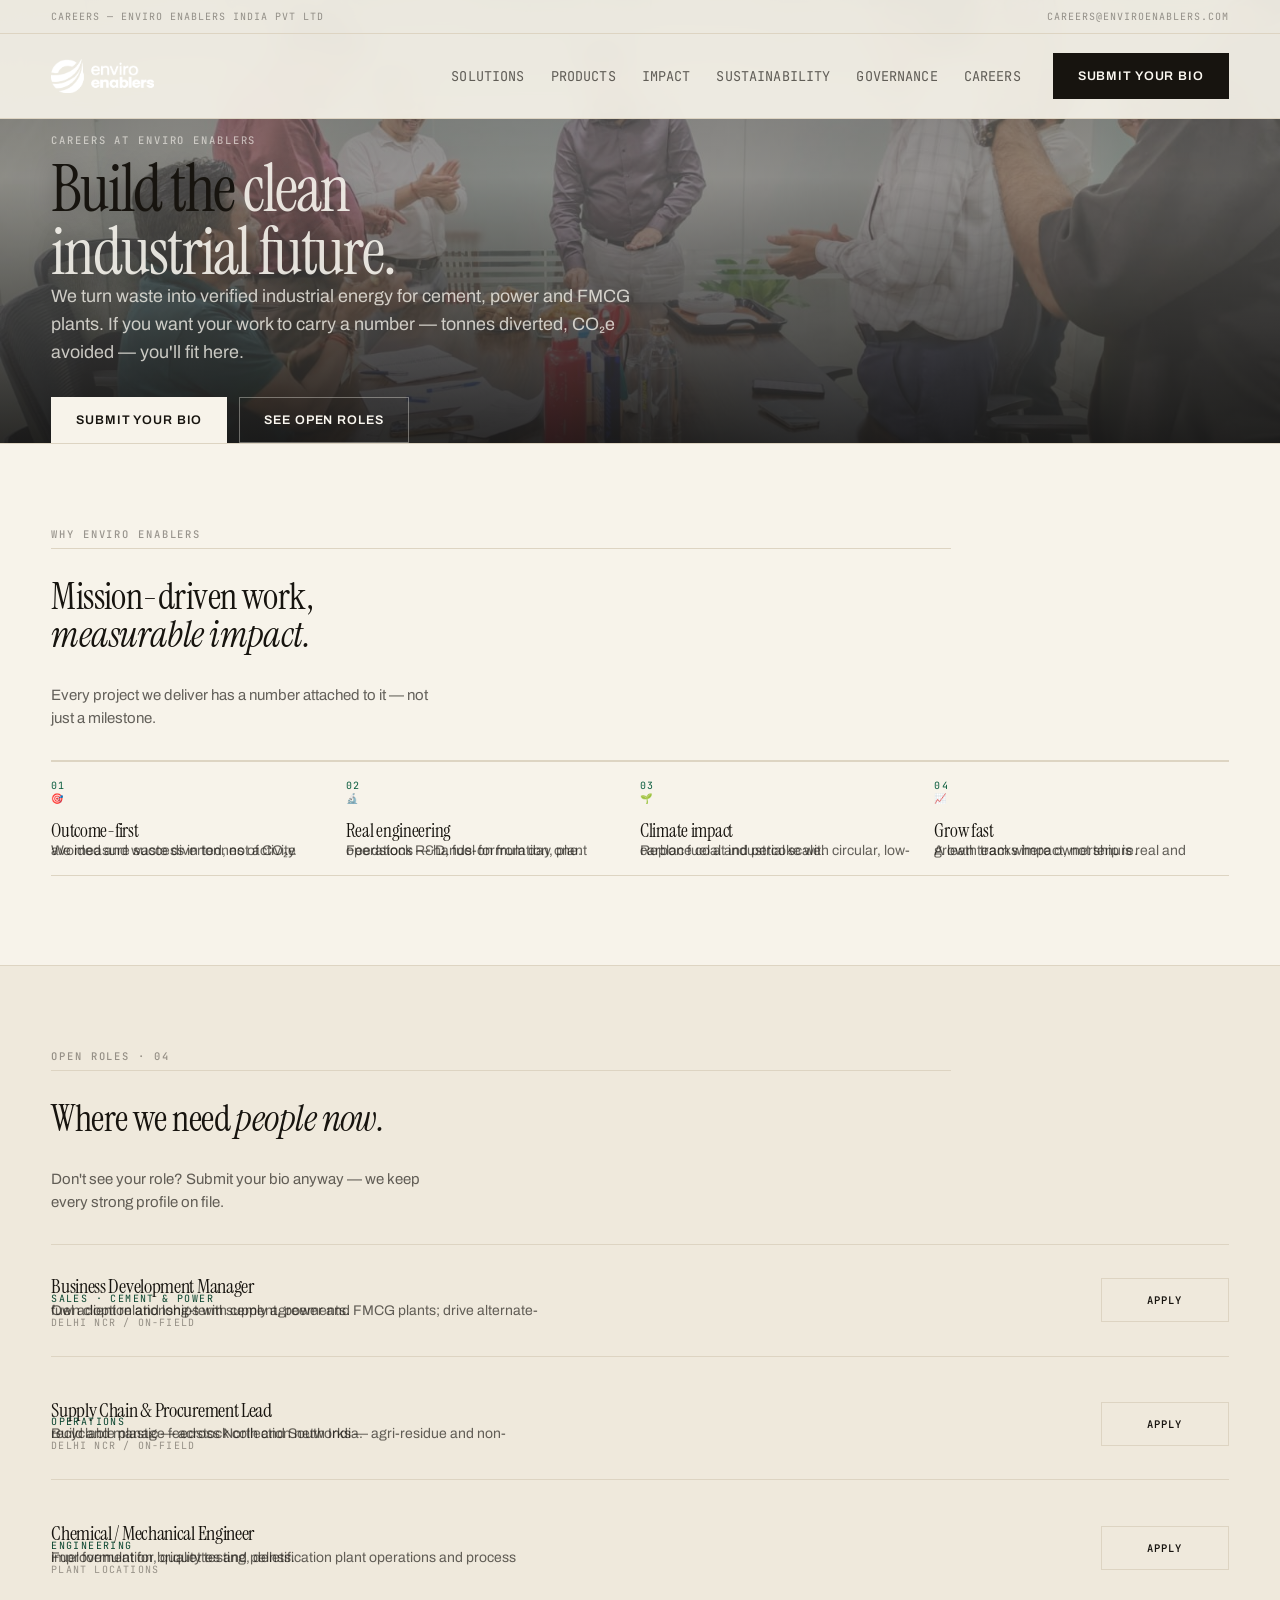
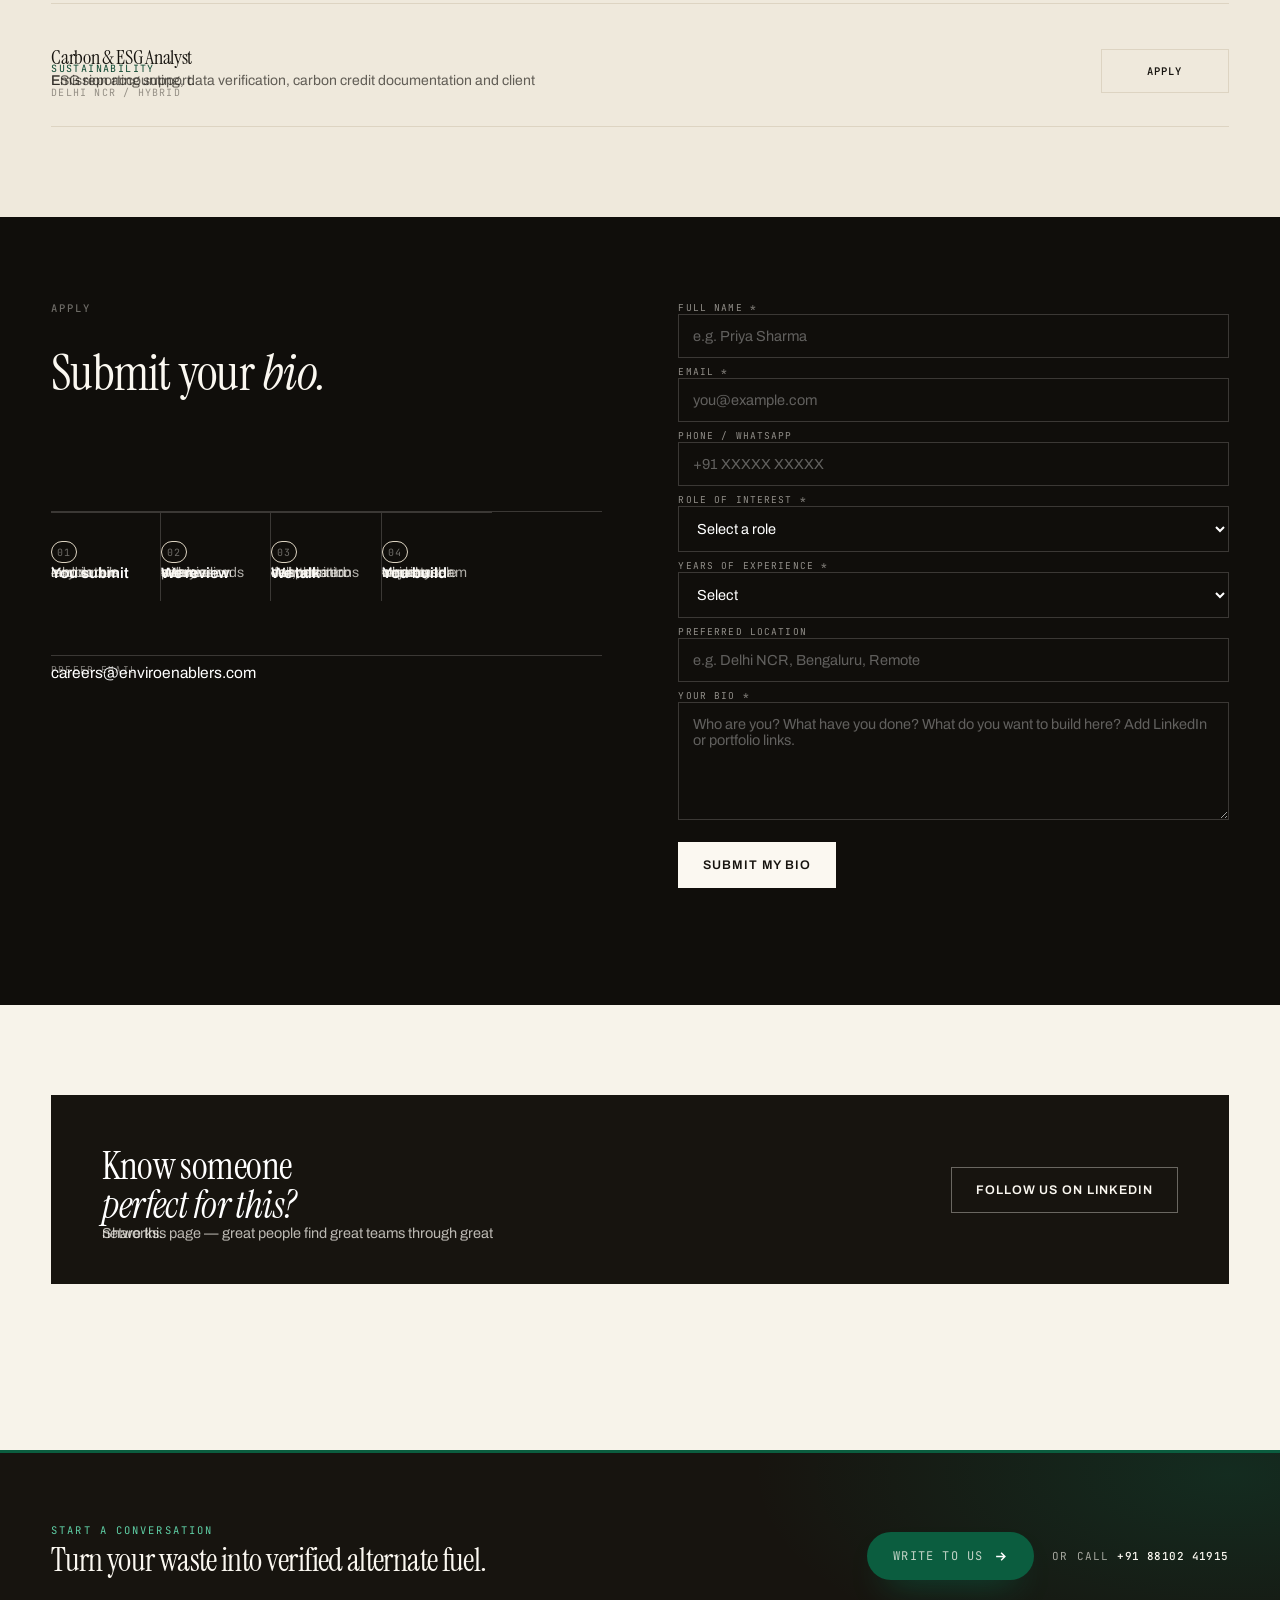
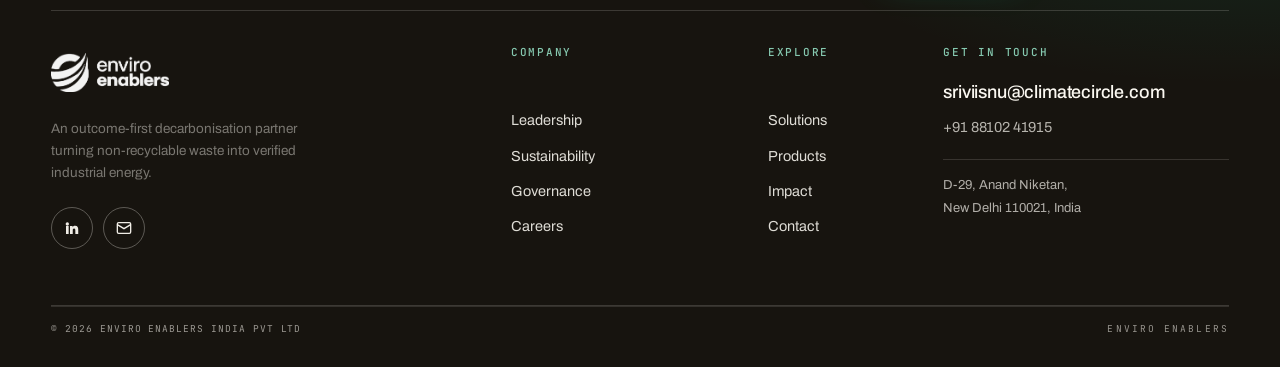
==== careers.html @ 797aede1 "Footer v34 — last pass" ====
<!DOCTYPE html>
<html lang="en">
<head>
    <meta charset="UTF-8" />
    <meta name="viewport" content="width=device-width, initial-scale=1.0" />
    <title>Careers — ENVIRO ENABLERS | Build a Cleaner Future</title>
    <meta name="description" content="Join Enviro Enablers — careers in climate-tech, waste-to-energy and industrial decarbonization. Submit your bio and let's build a cleaner future together." />
    <link rel="canonical" href="https://www.enviroenablers.com/careers.html" />
    <link rel="icon" type="image/png" sizes="32x32" href="/favicon-32x32.png" />
    <link rel="icon" type="image/svg+xml" href="/favicon.svg" />
    <meta property="og:type" content="website" />
    <meta property="og:url" content="https://www.enviroenablers.com/careers.html" />
    <meta property="og:title" content="Careers — ENVIRO ENABLERS" />
    <meta property="og:description" content="Work at the intersection of climate action and industry. Submit your bio to Enviro Enablers." />
    <meta property="og:image" content="https://www.enviroenablers.com/assets/careers-team-1600.jpg" />
    <meta name="twitter:card" content="summary_large_image" />
    <link rel="preconnect" href="https://fonts.googleapis.com" />
    <link rel="preconnect" href="https://fonts.gstatic.com" crossorigin />
    <link href="https://fonts.googleapis.com/css2?family=Instrument+Serif:ital@0;1&family=Archivo:wght@400;500;600;700;800&family=JetBrains+Mono:wght@400;500&display=swap" rel="stylesheet" />
    <link rel="preload" as="image" href="assets/careers-team-1600.jpg" />
    <link rel="stylesheet" href="assets/site.css?v=34" />
</head>
<body id="top">
    <a class="skip-link" href="#main">Skip to content</a>

    <header id="siteHeader">
        <div class="topbar">
            <div class="wrap">
                <span>Careers — Enviro Enablers India Pvt Ltd</span>
                <span><a href="mailto:careers@enviroenablers.com">careers@enviroenablers.com</a></span>
            </div>
        </div>
        <nav>
            <a class="brand" href="index.html">
                <img class="brand-logo" src="logo.webp" alt="Enviro Enablers" width="1100" height="363" />
            </a>
            <div class="navlinks">
                <a class="nl" href="index.html#solutions">Solutions</a>
                <a class="nl" href="index.html#products">Products</a>
                <a class="nl" href="index.html#impact">Impact</a>
                <a class="nl" href="sustainability.html">Sustainability</a>
                <a class="nl" href="governance.html">Governance</a>
                <a class="nl" href="careers.html">Careers</a>
                <a class="btn btn-primary nav-cta" href="#apply">Submit your bio</a>
            </div>
            <button class="menu-btn" id="menuBtn" aria-label="Menu" aria-expanded="false" onclick="toggleMenu()">
                <svg width="24" height="24" viewBox="0 0 24 24" fill="none" stroke="currentColor" stroke-width="2"><line x1="3" y1="7" x2="21" y2="7"/><line x1="3" y1="12" x2="21" y2="12"/><line x1="3" y1="17" x2="21" y2="17"/></svg>
            </button>
        </nav>
        <div id="mobnav" class="mobnav">
            <a href="index.html#solutions" onclick="closeMenu()">Solutions</a>
            <a href="index.html#products" onclick="closeMenu()">Products</a>
            <a href="index.html#impact" onclick="closeMenu()">Impact</a>
            <a href="sustainability.html" onclick="closeMenu()">Sustainability</a>
            <a href="governance.html" onclick="closeMenu()">Governance</a>
            <a href="careers.html" onclick="closeMenu()">Careers</a>
            <a href="#apply" onclick="closeMenu()">Submit your bio</a>
        </div>
    </header>

    <!-- HERO -->
    <section class="hero page-hero" id="main">
        <img class="hero-bg" alt="" src="assets/careers-team-1600.jpg"
             srcset="assets/careers-team-1100.jpg 1100w, assets/careers-team-1600.jpg 1600w"
             sizes="100vw" alt="" aria-hidden="true" width="1600" height="899" fetchpriority="high" />
        <div class="hero-amb" aria-hidden="true"></div>
        <div class="wrap">
            <span class="eyebrow hero-eyebrow">Careers at Enviro Enablers</span>
            <h1>Build the <span class="dim">clean industrial future.</span></h1>
            <p class="hero-lede">We turn waste into verified industrial energy for cement, power and FMCG plants. If you want your work to carry a number — tonnes diverted, CO₂e avoided — you'll fit here.</p>
            <div class="hero-actions">
                <a class="btn btn-primary" href="#apply">Submit your bio</a>
                <a class="btn" href="#roles">See open roles</a>
            </div>
        </div>
    </section>

    <!-- VALUES -->
    <section class="solutions-section">
        <div class="wrap">
            <div class="sec-head">
                <span class="eyebrow">Why Enviro Enablers</span>
                <h2>Mission-driven work, <span class="dim">measurable impact.</span></h2>
                <p class="lead">Every project we deliver has a number attached to it — not just a milestone.</p>
            </div>
            <div class="grid-4">
                <div class="value-card">
                    <span class="num">01</span>
                    <div class="ico">🎯</div>
                    <h3>Outcome-first</h3>
                    <p>We measure success in tonnes of CO₂e avoided and waste diverted, not activity.</p>
                </div>
                <div class="value-card">
                    <span class="num">02</span>
                    <div class="ico">🔬</div>
                    <h3>Real engineering</h3>
                    <p>Feedstock R&amp;D, fuel formulation, plant operations — hands-on from day one.</p>
                </div>
                <div class="value-card">
                    <span class="num">03</span>
                    <div class="ico">🌱</div>
                    <h3>Climate impact</h3>
                    <p>Replace coal and petcoke with circular, low-carbon fuel at industrial scale.</p>
                </div>
                <div class="value-card">
                    <span class="num">04</span>
                    <div class="ico">📈</div>
                    <h3>Grow fast</h3>
                    <p>A lean team where ownership is real and growth tracks impact, not tenure.</p>
                </div>
            </div>
        </div>
    </section>

    <!-- OPEN ROLES -->
    <section id="roles" class="grey-band">
        <div class="wrap">
            <div class="sec-head">
                <span class="eyebrow">Open roles · 04</span>
                <h2>Where we need <span class="dim">people now.</span></h2>
                <p class="lead">Don't see your role? Submit your bio anyway — we keep every strong profile on file.</p>
            </div>
            <div class="roles">
                <div class="role">
                    <div>
                        <h3>Business Development Manager</h3>
                        <div class="dept">Sales · Cement &amp; Power</div>
                        <p>Own client relationships with cement, power and FMCG plants; drive alternate-fuel adoption and long-term supply agreements.</p>
                        <span class="loc">Delhi NCR / On-field</span>
                    </div>
                    <a class="btn apply" href="#apply">Apply</a>
                </div>
                <div class="role">
                    <div>
                        <h3>Supply Chain &amp; Procurement Lead</h3>
                        <div class="dept">Operations</div>
                        <p>Build and manage feedstock collection networks — agri-residue and non-recyclable plastic — across North and South India.</p>
                        <span class="loc">Delhi NCR / On-field</span>
                    </div>
                    <a class="btn apply" href="#apply">Apply</a>
                </div>
                <div class="role">
                    <div>
                        <h3>Chemical / Mechanical Engineer</h3>
                        <div class="dept">Engineering</div>
                        <p>Fuel formulation, quality testing, densification plant operations and process improvement for briquettes and pellets.</p>
                        <span class="loc">Plant locations</span>
                    </div>
                    <a class="btn apply" href="#apply">Apply</a>
                </div>
                <div class="role">
                    <div>
                        <h3>Carbon &amp; ESG Analyst</h3>
                        <div class="dept">Sustainability</div>
                        <p>Emission accounting, data verification, carbon credit documentation and client ESG reporting support.</p>
                        <span class="loc">Delhi NCR / Hybrid</span>
                    </div>
                    <a class="btn apply" href="#apply">Apply</a>
                </div>
            </div>
        </div>
    </section>

    <!-- APPLY -->
    <section id="apply" class="contact-section dark">
        <div class="wrap">
            <div class="contact-split">
                <div class="contact-info">
                    <span class="eyebrow">Apply</span>
                    <h2>Submit your <span class="dim">bio.</span></h2>
                    <p>Tell us who you are and what you'd love to work on. No portals, no black holes — your bio goes straight to our hiring team.</p>
                    <ul class="steps">
                        <li><span class="dot">01</span><span><b>You submit</b> — your bio and details land in our inbox.</span></li>
                        <li><span class="dot">02</span><span><b>We review</b> — a real person reads every submission within a week.</span></li>
                        <li><span class="dot">03</span><span><b>We talk</b> — short intro call, then deeper conversations if shortlisted.</span></li>
                        <li><span class="dot">04</span><span><b>You build</b> — join a team where your work has measurable climate impact.</span></li>
                    </ul>
                    <div class="info-row">
                        <span class="lbl">Prefer email</span>
                        <a href="mailto:careers@enviroenablers.com">careers@enviroenablers.com</a>
                    </div>
                </div>

                <form class="contact-form" id="careerForm" onsubmit="return submitBio(event)">
                    <div class="form-group">
                        <label for="name">Full name *</label>
                        <input type="text" id="name" name="name" required placeholder="e.g. Priya Sharma" />
                    </div>
                    <div class="form-group">
                        <label for="email">Email *</label>
                        <input type="email" id="email" name="email" required placeholder="you@example.com" />
                    </div>
                    <div class="form-group">
                        <label for="phone">Phone / WhatsApp</label>
                        <input type="tel" id="phone" name="phone" placeholder="+91 XXXXX XXXXX" />
                    </div>
                    <div class="form-group">
                        <label for="role">Role of interest *</label>
                        <select id="role" name="role" required>
                            <option value="">Select a role</option>
                            <option>Business Development Manager</option>
                            <option>Supply Chain &amp; Procurement Lead</option>
                            <option>Chemical / Mechanical Engineer</option>
                            <option>Carbon &amp; ESG Analyst</option>
                            <option>Operations / Plant</option>
                            <option>Finance &amp; Accounts</option>
                            <option>Other / Open to anything</option>
                        </select>
                    </div>
                    <div class="form-group">
                        <label for="experience">Years of experience *</label>
                        <select id="experience" name="experience" required>
                            <option value="">Select</option>
                            <option>0–2 years</option>
                            <option>2–5 years</option>
                            <option>5–10 years</option>
                            <option>10+ years</option>
                        </select>
                    </div>
                    <div class="form-group">
                        <label for="location">Preferred location</label>
                        <input type="text" id="location" name="location" placeholder="e.g. Delhi NCR, Bengaluru, Remote" />
                    </div>
                    <div class="form-group">
                        <label for="bio">Your bio *</label>
                        <textarea id="bio" name="bio" rows="5" required placeholder="Who are you? What have you done? What do you want to build here? Add LinkedIn or portfolio links."></textarea>
                    </div>
                    <button type="submit" class="btn btn-primary">Submit my bio</button>
                    <p class="form-feedback" id="formMsg" role="status"></p>
                </form>
            </div>
        </div>
    </section>

    <!-- CTA -->
    <section>
        <div class="wrap">
            <div class="cta-band">
                <div>
                    <h2>Know someone <span class="dim">perfect for this?</span></h2>
                    <p>Share this page — great people find great teams through great networks.</p>
                </div>
                <a class="btn" href="https://www.linkedin.com/company/enviro-enablers" target="_blank" rel="noopener">Follow us on LinkedIn</a>
            </div>
        </div>
    </section>

    <footer>
        <div class="wrap">
            <div class="footer-cta">
                <div class="footer-cta-copy">
                    <p class="footer-cta-kicker">Start a conversation</p>
                    <h2 class="footer-cta-title">Turn your waste into verified alternate fuel.</h2>
                </div>
                <div class="footer-cta-actions">
                    <a class="footer-cta-btn" href="mailto:sriviisnu@climatecircle.com?subject=Alternate%20fuel%20partnership">
                        <span>Write to us</span>
                        <svg width="15" height="15" viewBox="0 0 24 24" fill="none" stroke="currentColor" stroke-width="2.4" aria-hidden="true"><path d="M5 12h14M13 6l6 6-6 6"/></svg>
                    </a>
                    <a class="footer-cta-alt" href="tel:+918810241915">or call <b>+91 88102 41915</b></a>
                </div>
            </div>
            <div class="footer-grid">
                <div class="f-brand">
                    <a class="brand" href="index.html" aria-label="Enviro Enablers home">
                        <img class="brand-logo" src="logo.webp" alt="Enviro Enablers" width="1100" height="363">
                    </a>
                    <p class="brand-desc">An outcome-first decarbonisation partner turning non-recyclable waste into verified industrial energy.</p>
                    <div class="socials">
                        <a href="https://in.linkedin.com/company/enviro-enablers" target="_blank" rel="noopener" aria-label="LinkedIn"><svg width="16" height="16" viewBox="0 0 24 24" fill="currentColor" aria-hidden="true"><path d="M4.98 3.5a2.5 2.5 0 11-.02 5 2.5 2.5 0 01.02-5zM3 9h4v12H3zM9 9h3.8v1.7h.05c.53-1 1.83-2.05 3.77-2.05 4 0 4.75 2.64 4.75 6.07V21H17v-5.4c0-1.29-.02-2.95-1.8-2.95-1.8 0-2.07 1.4-2.07 2.85V21H9z"/></svg></a>
                        <a href="mailto:sriviisnu@climatecircle.com" aria-label="Email us"><svg width="16" height="16" viewBox="0 0 24 24" fill="none" stroke="currentColor" stroke-width="2" aria-hidden="true"><rect x="2" y="4" width="20" height="16" rx="2"/><path d="M22 7l-10 6L2 7"/></svg></a>
                    </div>
                </div>
                <nav class="f-col" aria-label="Company">
                    <h3>Company</h3>
                    <ul>
                        <li><a href="index.html#leadership">Leadership</a></li>
                        <li><a href="sustainability.html">Sustainability</a></li>
                        <li><a href="governance.html">Governance</a></li>
                        <li><a href="careers.html">Careers</a></li>
                    </ul>
                </nav>
                <nav class="f-col" aria-label="Explore">
                    <h3>Explore</h3>
                    <ul>
                        <li><a href="index.html#solutions">Solutions</a></li>
                        <li><a href="index.html#products">Products</a></li>
                        <li><a href="index.html#impact">Impact</a></li>
                        <li><a href="index.html#contact">Contact</a></li>
                    </ul>
                </nav>
                <div class="f-col f-contact">
                    <h3>Get in touch</h3>
                    <ul>
                        <li><a class="f-mail" href="mailto:sriviisnu@climatecircle.com">sriviisnu@climatecircle.com</a></li>
                        <li><a class="f-tel" href="tel:+918810241915">+91 88102 41915</a></li>
                        <li class="f-addr">D-29, Anand Niketan,<br>New Delhi 110021, India</li>
                    </ul>
                </div>
            </div>
            <div class="footer-bottom">
                <span>© 2026 Enviro Enablers India Pvt Ltd</span>
                <span class="f-mark">ENVIRO ENABLERS</span>
            </div>
        </div>
    </footer>

    <script>
        function toggleMenu() {
            const m = document.getElementById('mobnav'), b = document.getElementById('menuBtn');
            const open = m.classList.toggle('open');
            b.setAttribute('aria-expanded', open ? 'true' : 'false');
        }
        function closeMenu() {
            document.getElementById('mobnav').classList.remove('open');
            document.getElementById('menuBtn').setAttribute('aria-expanded', 'false');
        }
        function submitBio(e) {
            e.preventDefault();
            const name = document.getElementById('name').value.trim();
            const email = document.getElementById('email').value.trim();
            const phone = document.getElementById('phone').value.trim();
            const role = document.getElementById('role').value;
            const exp = document.getElementById('experience').value;
            const loc = document.getElementById('location').value.trim();
            const bio = document.getElementById('bio').value.trim();
            if (!name || !email || !role || !exp || !bio) return false;

            const subject = encodeURIComponent('Career Application — ' + name + ' (' + role + ')');
            const body = encodeURIComponent(
                'Name: ' + name + '\n' +
                'Email: ' + email + '\n' +
                (phone ? 'Phone: ' + phone + '\n' : '') +
                'Role of interest: ' + role + '\n' +
                'Experience: ' + exp + '\n' +
                (loc ? 'Preferred location: ' + loc + '\n' : '') +
                '\n--- BIO ---\n' + bio + '\n'
            );
            const msg = document.getElementById('formMsg');
            msg.textContent = 'Opening your email app — press send to complete your submission.';
            window.location.href = 'mailto:careers@enviroenablers.com?subject=' + subject + '&body=' + body;
            return false;
        }
        const header = document.getElementById('siteHeader');
        addEventListener('scroll', () => header.classList.toggle('scrolled', scrollY > 15), { passive: true });
        header.classList.toggle('scrolled', scrollY > 15);
    </script>
</body>
</html>
---- assets/site.css ----
/* ============================================================
   ENVIRO ENABLERS — design system
   Layout language adapted from unitedcarriers.com (16-col grid,
   square edges, hairline rules, uppercase display, tiny mono labels)
   ============================================================ */

:root {
  --navh: 84px;
  /* surfaces */
  --paper: #ffffff;
  --grey: #f4f4f4;
  --ink: #111111;
  --darker: #0a0a0a;
  /* text */
  --t1: #111111;
  --t2: rgba(17, 17, 17, 0.62);
  --t3: rgba(17, 17, 17, 0.44);
  --w1: #ffffff;
  --w2: rgba(255, 255, 255, 0.66);
  --w3: rgba(255, 255, 255, 0.4);
  /* lines */
  --line: #e2ded6;
  --line-d: rgba(255, 255, 255, 0.16);
  /* accent — kept from brand, used sparingly */
  --emerald: #047857;
  --emerald-deep: #065f46;
  --rust: #c2410c;
  /* type */
  --ff-d: 'Archivo', 'Helvetica Neue', Arial, sans-serif;
  --ff-b: 'Helvetica Neue', Helvetica, Arial, sans-serif;
  --ff-m: 'JetBrains Mono', ui-monospace, monospace;
  /* metrics */
  --maxw: 1334px;
  --gut: clamp(22px, 4vw, 56px);
  --pad: clamp(36px, 4.4vw, 64px);
  --ease: cubic-bezier(0.22, 1, 0.36, 1);
}

*, *::before, *::after { box-sizing: border-box; }

html { -webkit-text-size-adjust: 100%; scroll-behavior: smooth; }

body {
  margin: 0;
  background: var(--paper);
  color: var(--t1);
  font-family: var(--ff-b);
  font-size: 15px;
  line-height: 1.55;
  -webkit-font-smoothing: antialiased;
  overflow-x: hidden;
}

img { max-width: 100%; display: block; }
a { color: inherit; }
button { font: inherit; }

h1, h2, h3, h4, h5 {
  font-family: var(--ff-d);
  font-weight: 800;
  text-transform: uppercase;
  letter-spacing: -0.018em;
  line-height: 0.98;
  color: var(--t1);
  margin: 0;
  text-wrap: balance;
}

h1 { font-size: clamp(2.5rem, 6vw, 4.75rem); }
h2 { font-size: clamp(1.8rem, 3.6vw, 3rem); }
h3 { font-size: clamp(1rem, 1.5vw, 1.18rem); letter-spacing: 0.005em; line-height: 1.12; }
h4 { font-size: 0.9rem; }

p { margin: 0 0 1em; }
p:last-child { margin-bottom: 0; }

/* two-tone display headings */
h1 .dim, h2 .dim, .dim { color: var(--t3); }
.dark h1 .dim, .dark h2 .dim, .dark .dim { color: var(--w3); }
.hero .dim, .hero h1 .dim, .hero h2 .dim { color: rgba(255, 255, 255, 0.55); }

/* ---------- layout ---------- */
.wrap {
  width: 100%;
  max-width: var(--maxw);
  margin: 0 auto;
  padding: 0 var(--gut);
}

section { position: relative; }

.eyebrow {
  display: block;
  font-family: var(--ff-m);
  font-size: 11.5px;
  font-weight: 600;
  letter-spacing: 0.16em;
  text-transform: uppercase;
  color: var(--t3);
  margin: 0 0 18px;
}
.dark .eyebrow { color: var(--w3); }

.sec-head { margin-bottom: clamp(24px, 3vw, 38px); }
.sec-head h2 { max-width: 22ch; }
.sec-head .lead {
  margin-top: 14px;
  max-width: 46ch;
  font-size: 15px;
  color: var(--t2);
}
.dark .sec-head .lead { color: var(--w2); }
.sec-head .eyebrow { margin-bottom: 14px; }

.lead { font-size: 15px; color: var(--t2); }

/* hairline grids */
.grid-3, .grid-4, .grid-5 {
  display: grid;
  gap: 1px;
  background: var(--line);
  border-top: 1px solid var(--line);
  border-bottom: 1px solid var(--line);
}
.grid-3 { grid-template-columns: repeat(3, minmax(0, 1fr)); }
.grid-4 { grid-template-columns: repeat(4, minmax(0, 1fr)); }
.grid-5 { grid-template-columns: repeat(5, minmax(0, 1fr)); }
.dark .grid-3, .dark .grid-4, .dark .grid-5 {
  background: var(--line-d);
  border-color: var(--line-d);
}

/* ---------- skip link ---------- */
.skip-link {
  position: absolute;
  left: -9999px;
  top: 0;
  z-index: 200;
  background: var(--ink);
  color: #fff;
  padding: 14px 20px;
  font-family: var(--ff-m);
  font-size: 11px;
  letter-spacing: 0.1em;
  text-transform: uppercase;
  text-decoration: none;
}
.skip-link:focus { left: 8px; top: 8px; }

/* ---------- header ---------- */
header {
  position: sticky;
  top: 0;
  z-index: 120;
  background: transparent;
  transition: background 0.3s var(--ease), box-shadow 0.3s var(--ease);
}
header.scrolled {
  background: var(--paper);
  box-shadow: 0 1px 0 var(--line);
}
.topbar {
  border-bottom: 1px solid rgba(255, 255, 255, 0.18);
  color: var(--w2);
  font-family: var(--ff-m);
  font-size: 10px;
  letter-spacing: 0.12em;
  text-transform: uppercase;
}
header.scrolled .topbar { border-color: var(--line); color: var(--t3); }
.topbar .wrap {
  display: flex;
  align-items: center;
  justify-content: space-between;
  gap: 16px;
  min-height: 32px;
}
.topbar a { text-decoration: none; }
.topbar a:hover { color: inherit; text-decoration: underline; text-underline-offset: 3px; }

nav {
  display: flex;
  align-items: center;
  justify-content: space-between;
  gap: 24px;
  min-height: 84px;
  max-width: var(--maxw);
  margin: 0 auto;
  padding: 0 var(--gut);
  color: var(--w1);
}
header.scrolled nav { color: var(--t1); min-height: 68px; }

.brand {
  display: flex;
  align-items: center;
  gap: 12px;
  text-decoration: none;
  color: inherit;
  min-height: 44px;
}
.brand-logo {
  height: 30px;
  width: auto;
  filter: brightness(0) invert(1);
}
header.scrolled .brand-logo { filter: none; }
.brand-desc {
  font-family: var(--ff-m);
  font-size: 10px;
  letter-spacing: 0.14em;
  text-transform: uppercase;
  color: inherit;
  opacity: 0.6;
  border-left: 1px solid currentColor;
  padding-left: 12px;
  line-height: 1.3;
}

.navlinks {
  display: flex;
  align-items: center;
  gap: 26px;
}
.nl {
  font-family: var(--ff-m);
  font-size: 11px;
  letter-spacing: 0.1em;
  text-transform: uppercase;
  text-decoration: none;
  color: inherit;
  padding: 14px 0;
  position: relative;
  white-space: nowrap;
}
.nl::after {
  content: '';
  position: absolute;
  left: 0;
  right: 100%;
  bottom: 8px;
  height: 1px;
  background: currentColor;
  transition: right 0.35s var(--ease);
}
.nl:hover::after { right: 0; }

.btn {
  display: inline-flex;
  align-items: center;
  justify-content: center;
  gap: 10px;
  min-height: 44px;
  padding: 0 22px;
  border: 1px solid currentColor;
  border-radius: 0;
  background: transparent;
  color: inherit;
  font-family: var(--ff-m);
  font-size: 11px;
  letter-spacing: 0.1em;
  text-transform: uppercase;
  text-decoration: none;
  cursor: pointer;
  transition: background 0.25s var(--ease), color 0.25s var(--ease);
}
.btn-primary {
  background: var(--w1);
  border-color: var(--w1);
  color: var(--ink);
}
.btn-primary:hover { background: transparent; color: var(--w1); }
header.scrolled .btn-primary {
  background: var(--ink);
  border-color: var(--ink);
  color: var(--w1);
}
header.scrolled .btn-primary:hover { background: transparent; color: var(--ink); }
.btn-outline:hover { background: var(--ink); border-color: var(--ink); color: var(--w1); }
.nav-cta { padding: 0 18px; }

.menu-btn {
  display: none;
  align-items: center;
  justify-content: center;
  width: 44px;
  height: 44px;
  background: transparent;
  border: 1px solid currentColor;
  color: inherit;
  cursor: pointer;
  padding: 0;
}

.mobnav {
  display: none;
  flex-direction: column;
  background: var(--paper);
  border-top: 1px solid var(--line);
  padding: 8px var(--gut) 24px;
}
.mobnav a {
  font-family: var(--ff-d);
  font-weight: 800;
  text-transform: uppercase;
  font-size: 1.4rem;
  letter-spacing: -0.01em;
  text-decoration: none;
  color: var(--ink);
  padding: 16px 0;
  border-bottom: 1px solid var(--line);
}
.mobnav.open { display: flex; }


/* ---------- marquee ---------- */
.marquee {
  overflow: hidden;
  border-bottom: 1px solid var(--line);
  background: var(--paper);
  padding: 0;
}
.marquee-track {
  display: flex;
  gap: 44px;
  width: max-content;
  padding: 11px 0;
  animation: slide 46s linear infinite;
}
.marquee:hover .marquee-track { animation-play-state: paused; }
.marquee-item {
  display: inline-flex;
  align-items: center;
  gap: 10px;
  font-family: var(--ff-m);
  font-size: 10px;
  letter-spacing: 0.14em;
  text-transform: uppercase;
  color: var(--t2);
  white-space: nowrap;
}
.marquee-item b { font-weight: 600; color: var(--t1); }
.marquee-item .dot { width: 5px; height: 5px; }
@keyframes slide { from { transform: translateX(0); } to { transform: translateX(-50%); } }

.dot {
  display: inline-block;
  width: 6px;
  height: 6px;
  border-radius: 50%;
  background: var(--t3);
}
.emerald-dot, .dot.emerald { background: var(--emerald); }
.rust-dot { background: var(--rust); }

/* ---------- hero ---------- */
.hero {
  position: relative;
  min-height: clamp(560px, 82vh, 780px);
  display: flex;
  align-items: flex-end;
  padding: calc(var(--pad) * 0.6) 0 var(--pad);
  margin-top: calc(-1 * var(--navh));
  padding-top: calc(var(--navh) + var(--pad) * 0.6);
  color: var(--w1);
  background: var(--darker);
  overflow: hidden;
}
.hero-amb {
  position: absolute;
  inset: 0;
  background:
    linear-gradient(180deg, rgba(10, 10, 10, 0.55) 0%, rgba(10, 10, 10, 0.42) 40%, rgba(10, 10, 10, 0.86) 100%);
  z-index: 2;
}
.hero .hero-slider { position: absolute; inset: 0; z-index: 1; }
.hero .slider-track { position: absolute; inset: 0; }
.hero .slide { position: absolute; inset: 0; opacity: 0; transition: opacity 1.1s var(--ease); }
.hero .slide.active { opacity: 1; }
.hero .slide img { width: 100%; height: 100%; object-fit: cover; }
.hero .slide-cap { display: none; }
.hero .wrap { position: relative; z-index: 3; }
.hero-grid { display: grid; gap: 40px; align-items: end; }
.hero h1 { color: var(--w1); max-width: 17ch; }
.hero-copy { max-width: 900px; }
.hero-actions {
  display: flex;
  flex-wrap: wrap;
  gap: 12px;
  margin-top: 34px;
}
.hero-actions .btn-primary { background: var(--w1); border-color: var(--w1); color: var(--ink); }
.hero-actions .btn-primary:hover { background: transparent; color: var(--w1); }

.slider-dots {
  position: absolute;
  right: var(--gut);
  bottom: 32px;
  z-index: 4;
  display: flex;
  gap: 10px;
  align-items: center;
}
.slider-dots .dot {
  width: 34px;
  height: 34px;
  border: 0;
  border-radius: 0;
  background: transparent;
  padding: 0;
  cursor: pointer;
  position: relative;
}
.slider-dots .dot::after {
  content: '';
  position: absolute;
  left: 0;
  right: 0;
  top: 50%;
  height: 2px;
  background: rgba(255, 255, 255, 0.38);
  transition: background 0.3s var(--ease);
}
.slider-dots .dot.active::after { background: #fff; }

/* hero intro / metrics */
.hero-intro { padding: var(--pad) 0 calc(var(--pad) * 0.75); background: var(--paper); }
.intro-desc { max-width: 60ch; font-size: 18px; line-height: 1.45; color: var(--t1); }
.hero-actions + .intro-desc { margin-top: 0; }

.hero-metrics {
  display: grid;
  grid-template-columns: repeat(3, minmax(0, 1fr));
  gap: 1px;
  background: var(--line);
  border-top: 1px solid var(--line);
  border-bottom: 1px solid var(--line);
  margin-top: clamp(40px, 5vw, 72px);
}
.hero-metric {
  background: var(--paper);
  padding: 28px 24px 30px 0;
}
.hero-metric + .hero-metric { padding-left: 24px; }
.hero-metric .val, .hero-metric .count {
  display: block;
  font-family: var(--ff-d);
  font-weight: 800;
  font-size: clamp(2rem, 3.6vw, 3rem);
  letter-spacing: -0.03em;
  line-height: 1;
  color: var(--ink);
}
.hero-metric .lbl {
  display: block;
  margin-top: 12px;
  font-family: var(--ff-m);
  font-size: 10px;
  letter-spacing: 0.14em;
  text-transform: uppercase;
  color: var(--t3);
  max-width: 22ch;
  line-height: 1.5;
}

/* ---------- future (dark statement) ---------- */
.future {
  background: var(--ink);
  color: var(--w1);
  padding: var(--pad) 0;
}
.future-wrap {
  display: grid;
  grid-template-columns: minmax(0, 1.15fr) minmax(0, 1fr);
  gap: clamp(32px, 5vw, 72px);
  align-items: center;
}
.future h2 { color: var(--w1); max-width: 15ch; }
.future-copy p { color: rgba(255,255,255,0.8); font-size: clamp(17px, 1.4vw, 20px); line-height: 1.7; max-width: 48ch; }
.future-media { position: relative; overflow: hidden; }
.future-img { width: 100%; height: clamp(260px, 34vw, 420px); object-fit: cover; }
.future-scrim { display: none; }

/* ---------- solutions ---------- */
.solutions-section { padding: var(--pad) 0; background: var(--paper); }
.solution-card {
  background: var(--paper);
  padding: clamp(26px, 3vw, 40px) clamp(22px, 2.6vw, 34px) clamp(30px, 3.4vw, 44px);
  display: flex;
  flex-direction: column;
  gap: 14px;
}
.solution-card .num {
  font-family: var(--ff-m);
  font-size: 10px;
  letter-spacing: 0.14em;
  color: var(--t3);
}
.solution-card h3 { max-width: 18ch; }
.solution-card p { color: var(--t2); font-size: 14px; margin: 0; }
.solution-link {
  margin-top: auto;
  padding-top: 18px;
  font-family: var(--ff-m);
  font-size: 11px;
  letter-spacing: 0.1em;
  text-transform: uppercase;
  text-decoration: none;
  color: var(--t1);
  display: inline-flex;
  align-items: center;
  gap: 8px;
  border-top: 1px solid var(--line);
  transition: color 0.2s var(--ease);
}
.solution-link:hover { color: var(--emerald-deep); }
.solution-card:hover .num { color: var(--emerald); }

/* ---------- process (dark, numbered 01–05) ---------- */
.process-section {
  background: var(--ink);
  color: var(--w1);
  padding: var(--pad) 0;
}
.process-section h2 { color: var(--w1); max-width: 24ch; }
.process-card {
  background: var(--ink);
  padding: 30px 24px 36px 0;
  border-top: 1px solid var(--line-d);
}
.process-card + .process-card { padding-left: 24px; }
.step-num {
  font-family: var(--ff-m);
  font-size: 11px;
  letter-spacing: 0.14em;
  color: var(--w3);
  margin-bottom: 26px;
}
.process-card h3 { color: var(--w1); margin-bottom: 12px; }
.process-card p { color: var(--w2); font-size: 14px; margin: 0; }

/* ---------- products ---------- */
.products-section { background: var(--grey); padding: var(--pad) 0; }
.product-card {
  background: var(--grey);
  padding: clamp(26px, 3vw, 38px) clamp(22px, 2.4vw, 30px);
  display: flex;
  flex-direction: column;
  gap: 12px;
}
.prod-icon {
  width: 40px;
  height: 40px;
  display: flex;
  align-items: center;
  justify-content: center;
  font-size: 17px;
  margin-bottom: 10px;
  background: var(--ink);
  color: #fff;
}
.prod-icon.emerald-bg { background: var(--emerald); }
.prod-icon.rust-bg { background: var(--rust); }
.product-card h3 { max-width: 20ch; }
.product-card p { color: var(--t2); font-size: 14px; margin: 0; }
.product-card .spec {
  margin-top: auto;
  padding-top: 16px;
  font-family: var(--ff-m);
  font-size: 10.5px;
  letter-spacing: 0.1em;
  text-transform: uppercase;
  color: var(--emerald-deep);
  border-top: 1px solid var(--line);
}

/* ---------- impact ---------- */
.impact-section { background: var(--paper); padding: var(--pad) 0; }
.impact-card {
  background: var(--paper);
  padding: 28px 24px 32px 0;
  border-top: 1px solid var(--line);
}
.impact-card + .impact-card { padding-left: 24px; }
.impact-card .num, .impact-card .count {
  display: block;
  font-family: var(--ff-d);
  font-weight: 800;
  font-size: clamp(1.7rem, 3vw, 2.5rem);
  letter-spacing: -0.03em;
  line-height: 1;
}
.impact-card h3 { margin: 14px 0 8px; font-size: 0.95rem; }
.impact-card p { color: var(--t2); font-size: 14px; margin: 0; }

.sdg-number-row { display: flex; flex-wrap: wrap; gap: 8px; margin: 24px 0 0; }
.sdg-number-tag {
  font-family: var(--ff-m);
  font-size: 10px;
  letter-spacing: 0.12em;
  text-transform: uppercase;
  padding: 8px 12px;
  border: 1px solid var(--line);
  color: var(--t2);
}
.sdg-statement { margin-top: 18px; font-size: 16px; color: var(--t1); max-width: 62ch; }
.sdg-ref { font-family: var(--ff-m); font-size: 10px; letter-spacing: 0.12em; text-transform: uppercase; color: var(--t3); }

/* ---------- leadership ---------- */
.leadership-section { background: var(--grey); padding: var(--pad) 0; }
.section-subhead {
  font-family: var(--ff-m);
  font-size: 12px;
  letter-spacing: 0.15em;
  text-transform: uppercase;
  color: var(--t3);
  margin: 26px 0 12px;
  padding-bottom: 10px;
  border-bottom: 1px solid var(--line);
}
.section-subhead:first-of-type { margin-top: 0; }
.team-flex, .team-2 { display: grid; gap: 1px; background: var(--line); }
.team-flex { grid-template-columns: repeat(4, minmax(0, 1fr)); }
.team-2 { grid-template-columns: repeat(2, minmax(0, 1fr)); }
.person-card {
  background: var(--grey);
  padding: 22px 22px 26px 0;
}
.person-card + .person-card { padding-left: 22px; }
.person-card .avatar-link { display: block; text-decoration: none; margin-bottom: 18px; }
.avatar-img {
  width: 72px;
  height: 72px;
  object-fit: cover;
  border-radius: 50%;
  display: block;
  filter: grayscale(1);
  transition: filter 0.4s var(--ease);
}
.person-card:hover .avatar-img { filter: grayscale(0); }
.person-card h3 { font-size: 0.98rem; line-height: 1.15; }
.person-card .role {
  display: block;
  margin-top: 7px;
  font-family: var(--ff-m);
  font-size: 10px;
  letter-spacing: 0.1em;
  text-transform: uppercase;
  color: var(--t3);
  line-height: 1.5;
}
.person-card .note { margin-top: 12px; font-size: 13px; color: var(--t2); }
.linkedin-link {
  display: inline-flex;
  align-items: center;
  justify-content: center;
  width: 44px;
  height: 44px;
  margin-top: 14px;
  border: 1px solid var(--line);
  color: var(--t2);
  text-decoration: none;
}
.linkedin-link:hover { background: var(--ink); color: #fff; border-color: var(--ink); }

/* ---------- faq ---------- */
.faq-section { background: var(--paper); padding: var(--pad) 0; }
.faq-grid {
  display: grid;
  grid-template-columns: minmax(0, 0.8fr) minmax(0, 1.2fr);
  gap: clamp(32px, 5vw, 72px);
  align-items: start;
}
.faq-head h2 { max-width: 14ch; }
.faq-head p { color: var(--t2); max-width: 34ch; margin-top: 18px; }
.faq-cta {
  display: inline-flex;
  align-items: center;
  gap: 8px;
  margin-top: 26px;
  font-family: var(--ff-m);
  font-size: 11px;
  letter-spacing: 0.1em;
  text-transform: uppercase;
  color: var(--t1);
  text-decoration: none;
  border-bottom: 1px solid currentColor;
  padding-bottom: 6px;
}
.faq-cta:hover { color: var(--emerald-deep); }
.faq-list { border-top: 1px solid var(--line); }
.faq-item { border-bottom: 1px solid var(--line); }
.faq-item summary {
  list-style: none;
  cursor: pointer;
  display: flex;
  align-items: baseline;
  gap: 18px;
  padding: 24px 0;
  font-family: var(--ff-d);
  font-weight: 800;
  text-transform: uppercase;
  letter-spacing: -0.005em;
  font-size: clamp(0.92rem, 1.4vw, 1.05rem);
  color: var(--t1);
}
.faq-item summary::-webkit-details-marker { display: none; }
.faq-item summary .fi {
  font-family: var(--ff-m);
  font-size: 10px;
  font-weight: 500;
  letter-spacing: 0.12em;
  color: var(--t3);
  flex: 0 0 26px;
}
.faq-item summary .fx {
  margin-left: auto;
  font-family: var(--ff-b);
  font-size: 1.2rem;
  font-weight: 400;
  line-height: 1;
  color: var(--t3);
  transition: transform 0.25s var(--ease);
}
.faq-item[open] summary .fx { transform: rotate(45deg); color: var(--ink); }
.faq-a {
  padding: 0 0 26px 44px;
  max-width: 58ch;
  color: var(--t2);
  font-size: 14px;
  line-height: 1.6;
}
.faq-a strong { color: var(--t1); }

/* ---------- contact ---------- */
.contact-section { background: var(--ink); color: var(--w1); padding: var(--pad) 0; }
.contact-split {
  display: grid;
  grid-template-columns: minmax(0, 0.9fr) minmax(0, 1.1fr);
  gap: clamp(32px, 5vw, 72px);
}
.contact-info h2 { color: var(--w1); max-width: 14ch; }
.contact-info p { color: var(--w2); max-width: 38ch; margin-top: 20px; }
.info-row {
  display: flex;
  flex-direction: column;
  gap: 4px;
  padding: 18px 0;
  border-top: 1px solid var(--line-d);
  font-size: 14px;
}
.info-row:first-of-type { margin-top: 32px; }
.info-row .lbl {
  font-family: var(--ff-m);
  font-size: 10px;
  letter-spacing: 0.14em;
  text-transform: uppercase;
  color: var(--w3);
}
.info-row a { color: var(--w1); text-decoration: none; }
.info-row a:hover { text-decoration: underline; text-underline-offset: 3px; }

.contact-form { display: grid; gap: 16px; }
.form-group { display: flex; flex-direction: column; gap: 8px; }
.form-group label, .form-group .lbl {
  font-family: var(--ff-m);
  font-size: 10px;
  letter-spacing: 0.14em;
  text-transform: uppercase;
  color: var(--w3);
}
.form-group input, .form-group textarea, .form-group select {
  width: 100%;
  background: transparent;
  border: 0;
  border-bottom: 1px solid var(--line-d);
  border-radius: 0;
  padding: 12px 0;
  color: var(--w1);
  font-family: var(--ff-b);
  font-size: 15px;
}
.form-group input:focus, .form-group textarea:focus {
  outline: none;
  border-bottom-color: var(--w1);
}
.form-group input::placeholder, .form-group textarea::placeholder { color: rgba(255, 255, 255, 0.34); }
.contact-form .btn-primary { background: var(--w1); border-color: var(--w1); color: var(--ink); justify-self: start; margin-top: 8px; }
.contact-form .btn-primary:hover { background: transparent; color: var(--w1); }
.form-feedback { font-size: 13px; color: var(--w2); min-height: 1em; }

/* ---------- footer ---------- */
footer {
  background: var(--paper);
  color: var(--t1);
  padding-top: clamp(48px, 6vw, 88px);
}
.footer-grid {
  display: grid;
  grid-template-columns: minmax(0, 1.6fr) repeat(auto-fit, minmax(130px, 1fr));
  gap: clamp(28px, 4vw, 56px);
  padding-bottom: clamp(40px, 5vw, 64px);
  border-bottom: 1px solid var(--line);
}
.footer-grid h3, .footer-grid h4, .footer-grid .section-subhead {
  font-family: var(--ff-m);
  font-size: 10px;
  letter-spacing: 0.14em;
  text-transform: uppercase;
  color: var(--t3);
  margin: 0 0 18px;
  border: 0;
  padding: 0;
}
.footer-grid ul { list-style: none; margin: 0; padding: 0; }
.footer-grid li { padding: 0; font-size: 14px; color: var(--t2); }
.footer-grid a {
  display: block;
  text-decoration: none;
  color: var(--t2);
  font-size: 14px;
  padding: 9px 0;
}
.footer-grid a:hover { color: var(--ink); }
.footer-grid .brand-logo { filter: none; }
.footer-grid .brand-desc { color: var(--t3); border-color: var(--line); margin-top: 16px; }
.footer-grid .brand { color: var(--ink); }
.socials { display: flex; gap: 10px; margin-top: 18px; }
.socials a {
  display: inline-flex;
  align-items: center;
  justify-content: center;
  width: 44px;
  height: 44px;
  border: 1px solid var(--line);
  padding: 0;
  color: var(--t2);
}
.socials a:hover { background: var(--ink); color: #fff; border-color: var(--ink); }

.footer-bottom {
  display: flex;
  flex-wrap: wrap;
  align-items: center;
  justify-content: space-between;
  gap: 12px;
  padding: 24px 0 32px;
  font-family: var(--ff-m);
  font-size: 10px;
  letter-spacing: 0.1em;
  text-transform: uppercase;
  color: var(--t3);
}
.footer-bottom a { color: var(--t2); text-decoration: none; }
.footer-bottom a:hover { color: var(--ink); }

.back-to-top {
  position: fixed;
  right: 18px;
  bottom: 18px;
  width: 46px;
  height: 46px;
  display: flex;
  align-items: center;
  justify-content: center;
  background: var(--ink);
  color: #fff;
  border: 0;
  border-radius: 0;
  text-decoration: none;
  opacity: 0;
  pointer-events: none;
  transition: opacity 0.3s var(--ease);
  z-index: 90;
}
.back-to-top.show { opacity: 1; pointer-events: auto; }

/* ---------- reveal ---------- */
.reveal { opacity: 0; transform: translateY(18px); transition: opacity 0.7s var(--ease), transform 0.7s var(--ease); }
.reveal.in { opacity: 1; transform: none; }

/* ---------- responsive ---------- */
@media (max-width: 1080px) {
  .grid-5 { grid-template-columns: repeat(2, minmax(0, 1fr)); }
  .grid-4 { grid-template-columns: repeat(2, minmax(0, 1fr)); }
  .team-flex { grid-template-columns: repeat(2, minmax(0, 1fr)); }
  .footer-grid { grid-template-columns: repeat(2, minmax(0, 1fr)); }
  .future-wrap, .faq-grid, .contact-split { grid-template-columns: 1fr; }
}

@media (max-width: 900px) {
  .navlinks { display: none; }
  .menu-btn { display: flex; }
  .brand-desc { display: none; }
  nav { min-height: 68px; }
  .hero { margin-top: -68px; padding-top: calc(68px + 40px); min-height: 74vh; }
  .grid-3 { grid-template-columns: 1fr; }
  .hero-metrics { grid-template-columns: 1fr; }
  .hero-metric, .hero-metric + .hero-metric { padding: 22px 0; }
  .process-card, .process-card + .process-card { padding: 24px 0; }
  .solution-card, .impact-card, .person-card, .product-card { padding: 24px 0; }
  .team-2, .team-flex { grid-template-columns: 1fr; }
  .topbar .wrap { min-height: 28px; font-size: 9px; }
  .footer-grid { grid-template-columns: 1fr; }
  .faq-a { padding-left: 0; }
  .slider-dots { display: none; }
}

@media (prefers-reduced-motion: reduce) {
  *, *::before, *::after { animation-duration: 0.001ms !important; transition-duration: 0.001ms !important; }
  .reveal { opacity: 1; transform: none; }
}

/* ---------- footer refinements (ul lists) ---------- */
.footer-grid { grid-template-columns: minmax(0, 1.6fr) repeat(2, minmax(0, 0.7fr)); }
.footer-grid h3, .footer-grid h4 {
  font-family: var(--ff-m);
  font-size: 10px;
  font-weight: 500;
  letter-spacing: 0.14em;
  text-transform: uppercase;
  color: var(--t3);
  margin: 0 0 18px;
  line-height: 1.4;
}
.footer-grid ul { list-style: none; margin: 0; padding: 0; }
.footer-grid li { color: var(--t2); font-size: 14px; padding: 9px 0; }
.footer-grid li a { padding: 0; display: inline; }
.footer-grid .brand-desc { max-width: 34ch; display: block; }

/* ---------- hero with photo background ---------- */
.hero-photo { position: absolute; inset: 0; z-index: 1; overflow: hidden; }
.hero-photo img { width: 100%; height: 100%; object-fit: cover; object-position: center 42%; }
.hero-photo::after {
  content: '';
  position: absolute;
  inset: 0;
  background: linear-gradient(180deg, rgba(10,10,10,.62) 0%, rgba(10,10,10,.38) 45%, rgba(10,10,10,.90) 100%);
}
.hero--short { min-height: clamp(480px, 64vh, 620px); }
.hero-cap {
  position: absolute;
  right: var(--gut);
  bottom: 26px;
  z-index: 3;
  font-family: var(--ff-m);
  font-size: 10px;
  letter-spacing: 0.12em;
  text-transform: uppercase;
  color: rgba(255,255,255,.55);
  text-align: right;
  max-width: 26ch;
  line-height: 1.6;
}

/* ---------- role rows ---------- */
.role-list { border-top: 1px solid var(--line); }
.role-row {
  display: grid;
  grid-template-columns: minmax(0, 2.1fr) minmax(0, 1.1fr) minmax(0, 1fr) auto;
  gap: 20px;
  align-items: center;
  padding: 26px 0;
  border-bottom: 1px solid var(--line);
  text-decoration: none;
  color: inherit;
  transition: background 0.25s var(--ease), padding 0.25s var(--ease);
}
.role-row:hover { background: #fff; padding-left: 16px; padding-right: 16px; }
.role-row .role { display: flex; flex-direction: column; gap: 8px; }
.role-row .role b {
  font-family: var(--ff-d);
  font-weight: 800;
  text-transform: uppercase;
  font-size: clamp(1rem, 1.6vw, 1.28rem);
  letter-spacing: -0.008em;
  line-height: 1.1;
}
.role-row .dept, .role-row .loc {
  font-family: var(--ff-m);
  font-size: 10px;
  letter-spacing: 0.12em;
  text-transform: uppercase;
  color: var(--t3);
}
.role-row p { font-size: 13.5px; color: var(--t2); margin: 0; max-width: 60ch; }
.role-row .cta {
  font-family: var(--ff-m);
  font-size: 10.5px;
  letter-spacing: 0.1em;
  text-transform: uppercase;
  border-bottom: 1px solid currentColor;
  padding-bottom: 5px;
  white-space: nowrap;
}
@media (max-width: 900px) {
  .role-row { grid-template-columns: 1fr; gap: 12px; padding: 22px 0; }
  .role-row:hover { padding-left: 0; padding-right: 0; }
}

/* ---------- next-steps list ---------- */
.step-list { list-style: none; margin: 0; padding: 0; }
.step-list li {
  display: flex;
  gap: 18px;
  padding: 20px 0;
  border-top: 1px solid var(--line-d);
  font-size: 14px;
  color: var(--w2);
}
.step-list li b { color: var(--w1); font-weight: 600; }
.step-idx {
  font-family: var(--ff-m);
  font-size: 10px;
  letter-spacing: 0.12em;
  color: var(--w3);
  flex: 0 0 28px;
  padding-top: 3px;
}

/* ---------- two-column form ---------- */
.form-grid { display: grid; grid-template-columns: repeat(2, minmax(0, 1fr)); gap: 18px 24px; }
.form-grid .full { grid-column: 1 / -1; }
.form-group textarea { resize: vertical; min-height: 110px; }
.form-group select { color: var(--w1); }
.form-group select option { color: #111; }
.req { color: #f59e0b; }
.form-note { font-family: var(--ff-m); font-size: 10px; letter-spacing: .1em; text-transform: uppercase; color: var(--w3); }

/* ---------- share band ---------- */
.share-band { background: var(--grey); padding: clamp(40px, 5vw, 64px) 0; }
.share-band .row {
  display: flex;
  flex-wrap: wrap;
  align-items: center;
  justify-content: space-between;
  gap: 20px;
}
.share-band h2 { font-size: clamp(1.3rem, 2.4vw, 1.9rem); max-width: 26ch; }
.share-band p { color: var(--t2); font-size: 14px; max-width: 44ch; margin-top: 10px; }
.btn-line {
  display: inline-flex;
  align-items: center;
  gap: 8px;
  min-height: 44px;
  font-family: var(--ff-m);
  font-size: 11px;
  letter-spacing: 0.1em;
  text-transform: uppercase;
  text-decoration: none;
  color: var(--t1);
  border-bottom: 1px solid currentColor;
}
.btn-line:hover { color: var(--emerald-deep); }
@media (max-width: 900px) { .form-grid { grid-template-columns: 1fr; } }

/* ============================================================
   Sub-page components (careers / sustainability / governance)
   ============================================================ */

.page-hero { min-height: clamp(520px, 74vh, 720px); }
.hero-bg {
  position: absolute;
  inset: 0;
  z-index: 1;
  width: 100%;
  height: 100%;
  object-fit: cover;
  object-position: center 40%;
}
.hero-lede {
  margin-top: 24px;
  max-width: 52ch;
  font-size: clamp(0.98rem, 1.4vw, 1.12rem);
  line-height: 1.55;
  color: var(--w2);
}
.hero .hero-eyebrow { color: rgba(255, 255, 255, 0.72); }

/* value cards */
.value-card {
  background: var(--paper);
  padding: clamp(26px, 3vw, 40px) clamp(22px, 2.6vw, 34px) clamp(30px, 3.4vw, 42px);
  display: flex;
  flex-direction: column;
  gap: 12px;
}
.value-card .ico { font-size: 20px; line-height: 1; margin-bottom: 8px; }
.value-card .num {
  font-family: var(--ff-m);
  font-size: 10px;
  letter-spacing: 0.14em;
  color: var(--t3);
}
.value-card h3 { max-width: 18ch; }
.value-card p { color: var(--t2); font-size: 14px; margin: 0; }
.grey-band { background: var(--grey); padding: var(--pad) 0; }

/* job rows */
.roles { border-top: 1px solid var(--line); }
.role {
  display: grid;
  grid-template-columns: minmax(0, 1fr) auto;
  gap: clamp(20px, 4vw, 56px);
  align-items: center;
  padding: 30px 0;
  border-bottom: 1px solid var(--line);
}
.role h3 { margin-bottom: 8px; }
.role .dept {
  font-family: var(--ff-m);
  font-size: 10px;
  letter-spacing: 0.14em;
  text-transform: uppercase;
  color: var(--emerald-deep);
  margin-bottom: 12px;
}
.role p { color: var(--t2); font-size: 14px; margin: 0 0 12px; max-width: 62ch; }
.role .loc {
  font-family: var(--ff-m);
  font-size: 10px;
  letter-spacing: 0.12em;
  text-transform: uppercase;
  color: var(--t3);
}
.role .apply { min-width: 128px; border-color: var(--line); }
.role .apply:hover { background: var(--ink); border-color: var(--ink); color: #fff; }

/* numbered step list */
.steps { list-style: none; margin: 26px 0 0; padding: 0; }
.steps li {
  display: flex;
  gap: 16px;
  padding: 16px 0;
  border-top: 1px solid var(--line-d);
  font-size: 14px;
  color: var(--w2);
}
.steps li .dot {
  flex: 0 0 auto;
  font-family: var(--ff-m);
  font-size: 10px;
  letter-spacing: 0.1em;
  color: var(--w3);
  padding-top: 2px;
}
.steps li b { color: var(--w1); font-weight: 600; }

.cta-band {
  border-top: 1px solid var(--line);
  padding: var(--pad) 0;
  display: flex;
  flex-wrap: wrap;
  align-items: center;
  justify-content: space-between;
  gap: 28px;
}
.cta-band h2 { max-width: 20ch; }
.cta-band p { color: var(--t2); margin: 14px 0 0; max-width: 44ch; }
.cta-band .btn { border-color: var(--ink); }
.cta-band .btn:hover { background: var(--ink); color: #fff; }

@media (max-width: 900px) {
  .role { grid-template-columns: 1fr; padding: 26px 0; }
  .role .apply { justify-self: start; }
  .cta-band { flex-direction: column; align-items: flex-start; }
  .value-card { padding: 24px 0; }
}

/* ---------- footer refinements (ul lists) ---------- */
.footer-grid { grid-template-columns: minmax(0, 1.6fr) repeat(2, minmax(0, 0.7fr)); }
.footer-grid h3, .footer-grid h4 {
  font-family: var(--ff-m);
  font-size: 10px;
  font-weight: 500;
  letter-spacing: 0.14em;
  text-transform: uppercase;
  color: var(--t3);
  margin: 0 0 18px;
  line-height: 1.4;
}
.footer-grid ul { list-style: none; margin: 0; padding: 0; }
.footer-grid li { color: var(--t2); font-size: 14px; padding: 9px 0; }
.footer-grid li a { padding: 0; display: inline; }
.footer-grid .brand-desc { max-width: 34ch; display: block; }

/* ---------- hero with photo background ---------- */
.hero-photo { position: absolute; inset: 0; z-index: 1; overflow: hidden; }
.hero-photo img { width: 100%; height: 100%; object-fit: cover; object-position: center 42%; }
.hero-photo::after {
  content: '';
  position: absolute;
  inset: 0;
  background: linear-gradient(180deg, rgba(10,10,10,.62) 0%, rgba(10,10,10,.38) 45%, rgba(10,10,10,.90) 100%);
}
.hero--short { min-height: clamp(480px, 64vh, 620px); }
.hero-cap {
  position: absolute;
  right: var(--gut);
  bottom: 26px;
  z-index: 3;
  font-family: var(--ff-m);
  font-size: 10px;
  letter-spacing: 0.12em;
  text-transform: uppercase;
  color: rgba(255,255,255,.55);
  text-align: right;
  max-width: 26ch;
  line-height: 1.6;
}

/* ---------- role rows ---------- */
.role-list { border-top: 1px solid var(--line); }
.role-row {
  display: grid;
  grid-template-columns: minmax(0, 2.1fr) minmax(0, 1.1fr) minmax(0, 1fr) auto;
  gap: 20px;
  align-items: center;
  padding: 26px 0;
  border-bottom: 1px solid var(--line);
  text-decoration: none;
  color: inherit;
  transition: background 0.25s var(--ease), padding 0.25s var(--ease);
}
.role-row:hover { background: #fff; padding-left: 16px; padding-right: 16px; }
.role-row .role { display: flex; flex-direction: column; gap: 8px; }
.role-row .role b {
  font-family: var(--ff-d);
  font-weight: 800;
  text-transform: uppercase;
  font-size: clamp(1rem, 1.6vw, 1.28rem);
  letter-spacing: -0.008em;
  line-height: 1.1;
}
.role-row .dept, .role-row .loc {
  font-family: var(--ff-m);
  font-size: 10px;
  letter-spacing: 0.12em;
  text-transform: uppercase;
  color: var(--t3);
}
.role-row p { font-size: 13.5px; color: var(--t2); margin: 0; max-width: 60ch; }
.role-row .cta {
  font-family: var(--ff-m);
  font-size: 10.5px;
  letter-spacing: 0.1em;
  text-transform: uppercase;
  border-bottom: 1px solid currentColor;
  padding-bottom: 5px;
  white-space: nowrap;
}
@media (max-width: 900px) {
  .role-row { grid-template-columns: 1fr; gap: 12px; padding: 22px 0; }
  .role-row:hover { padding-left: 0; padding-right: 0; }
}

/* ---------- next-steps list ---------- */
.step-list { list-style: none; margin: 0; padding: 0; }
.step-list li {
  display: flex;
  gap: 18px;
  padding: 20px 0;
  border-top: 1px solid var(--line-d);
  font-size: 14px;
  color: var(--w2);
}
.step-list li b { color: var(--w1); font-weight: 600; }
.step-idx {
  font-family: var(--ff-m);
  font-size: 10px;
  letter-spacing: 0.12em;
  color: var(--w3);
  flex: 0 0 28px;
  padding-top: 3px;
}

/* ---------- two-column form ---------- */
.form-grid { display: grid; grid-template-columns: repeat(2, minmax(0, 1fr)); gap: 18px 24px; }
.form-grid .full { grid-column: 1 / -1; }
.form-group textarea { resize: vertical; min-height: 110px; }
.form-group select { color: var(--w1); }
.form-group select option { color: #111; }
.req { color: #f59e0b; }
.form-note { font-family: var(--ff-m); font-size: 10px; letter-spacing: .1em; text-transform: uppercase; color: var(--w3); }

/* ---------- share band ---------- */
.share-band { background: var(--grey); padding: clamp(40px, 5vw, 64px) 0; }
.share-band .row {
  display: flex;
  flex-wrap: wrap;
  align-items: center;
  justify-content: space-between;
  gap: 20px;
}
.share-band h2 { font-size: clamp(1.3rem, 2.4vw, 1.9rem); max-width: 26ch; }
.share-band p { color: var(--t2); font-size: 14px; max-width: 44ch; margin-top: 10px; }
.btn-line {
  display: inline-flex;
  align-items: center;
  gap: 8px;
  min-height: 44px;
  font-family: var(--ff-m);
  font-size: 11px;
  letter-spacing: 0.1em;
  text-transform: uppercase;
  text-decoration: none;
  color: var(--t1);
  border-bottom: 1px solid currentColor;
}
.btn-line:hover { color: var(--emerald-deep); }
@media (max-width: 900px) { .form-grid { grid-template-columns: 1fr; } }

/* ============================================================
   Sub-page components (careers / sustainability / governance)
   ============================================================ */

.page-hero { min-height: clamp(520px, 74vh, 720px); }
.hero-bg {
  position: absolute;
  inset: 0;
  z-index: 1;
  width: 100%;
  height: 100%;
  object-fit: cover;
  object-position: center 40%;
}
.hero-lede {
  margin-top: 24px;
  max-width: 52ch;
  font-size: clamp(0.98rem, 1.4vw, 1.12rem);
  line-height: 1.55;
  color: var(--w2);
}
.hero .hero-eyebrow { color: rgba(255, 255, 255, 0.72); }

/* value cards */
.value-card {
  background: var(--paper);
  padding: clamp(26px, 3vw, 40px) clamp(22px, 2.6vw, 34px) clamp(30px, 3.4vw, 42px);
  display: flex;
  flex-direction: column;
  gap: 12px;
}
.value-card .ico { font-size: 20px; line-height: 1; margin-bottom: 8px; }
.value-card .num {
  font-family: var(--ff-m);
  font-size: 10px;
  letter-spacing: 0.14em;
  color: var(--t3);
}
.value-card h3 { max-width: 18ch; }
.value-card p { color: var(--t2); font-size: 14px; margin: 0; }
.grey-band { background: var(--grey); padding: var(--pad) 0; }

/* job rows */
.roles { border-top: 1px solid var(--line); }
.role {
  display: grid;
  grid-template-columns: minmax(0, 1fr) auto;
  gap: clamp(20px, 4vw, 56px);
  align-items: center;
  padding: 30px 0;
  border-bottom: 1px solid var(--line);
}
.role h3 { margin-bottom: 8px; }
.role .dept {
  font-family: var(--ff-m);
  font-size: 10px;
  letter-spacing: 0.14em;
  text-transform: uppercase;
  color: var(--emerald-deep);
  margin-bottom: 12px;
}
.role p { color: var(--t2); font-size: 14px; margin: 0 0 12px; max-width: 62ch; }
.role .loc {
  font-family: var(--ff-m);
  font-size: 10px;
  letter-spacing: 0.12em;
  text-transform: uppercase;
  color: var(--t3);
}
.role .apply { min-width: 128px; border-color: var(--line); }
.role .apply:hover { background: var(--ink); border-color: var(--ink); color: #fff; }

/* numbered step list */
.steps { list-style: none; margin: 26px 0 0; padding: 0; }
.steps li {
  display: flex;
  gap: 16px;
  padding: 16px 0;
  border-top: 1px solid var(--line-d);
  font-size: 14px;
  color: var(--w2);
}
.steps li .dot {
  flex: 0 0 auto;
  font-family: var(--ff-m);
  font-size: 10px;
  letter-spacing: 0.1em;
  color: var(--w3);
  padding-top: 2px;
}
.steps li b { color: var(--w1); font-weight: 600; }

.cta-band {
  border-top: 1px solid var(--line);
  padding: var(--pad) 0;
  display: flex;
  flex-wrap: wrap;
  align-items: center;
  justify-content: space-between;
  gap: 28px;
}
.cta-band h2 { max-width: 20ch; }
.cta-band p { color: var(--t2); margin: 14px 0 0; max-width: 44ch; }
.cta-band .btn { border-color: var(--ink); }
.cta-band .btn:hover { background: var(--ink); color: #fff; }

@media (max-width: 900px) {
  .role { grid-template-columns: 1fr; padding: 26px 0; }
  .role .apply { justify-self: start; }
  .cta-band { flex-direction: column; align-items: flex-start; }
  .value-card { padding: 24px 0; }
}

/* ---------- data table ---------- */
.table-wrap { overflow-x: auto; border-top: 1px solid var(--line); }
.table-wrap table { width: 100%; border-collapse: collapse; font-size: 13.5px; min-width: 640px; }
.table-wrap th {
  font-family: var(--ff-m);
  font-size: 10px;
  font-weight: 500;
  letter-spacing: 0.12em;
  text-transform: uppercase;
  color: var(--t3);
  text-align: left;
  padding: 16px 18px 16px 0;
  border-bottom: 1px solid var(--line);
  vertical-align: bottom;
}
.table-wrap td { padding: 18px 18px 18px 0; border-bottom: 1px solid var(--line); color: var(--t2); vertical-align: top; }
.table-wrap td:first-child { color: var(--t1); font-weight: 500; }
.table-wrap td:nth-child(3) { font-family: var(--ff-m); font-size: 12px; color: var(--emerald-deep); white-space: nowrap; }
.table-wrap tr:hover td { background: #fafafa; }

/* ---------- benefit tag ---------- */
.benefit .tag, .solution-card .tag {
  margin-top: auto;
  padding-top: 16px;
  font-family: var(--ff-m);
  font-size: 10.5px;
  letter-spacing: 0.1em;
  text-transform: uppercase;
  color: var(--emerald-deep);
  border-top: 1px solid var(--line);
  display: block;
}
.benefit .ico { font-size: 20px; margin-bottom: 14px; line-height: 1; }

/* ---------- policy rows ---------- */
.policy-list { border-top: 1px solid var(--line); }
.policy-row {
  display: grid;
  grid-template-columns: 46px minmax(0, 0.85fr) minmax(0, 1.6fr);
  gap: 24px;
  padding: 30px 0;
  border-bottom: 1px solid var(--line);
}
.policy-row .idx { font-family: var(--ff-m); font-size: 10px; letter-spacing: 0.12em; color: var(--t3); padding-top: 5px; }
.policy-row h3 { font-size: clamp(0.95rem, 1.3vw, 1.08rem); }
.policy-row p { font-size: 14px; color: var(--t2); margin: 0; }
@media (max-width: 900px) {
  .policy-row { grid-template-columns: 1fr; gap: 10px; padding: 22px 0; }
  .policy-row .idx { padding-top: 0; }
}

/* ---------- cta band ---------- */
.cta-band { background: var(--ink); color: var(--w1); padding: clamp(48px, 6vw, 80px) 0; }
.cta-band .row { display: flex; flex-wrap: wrap; align-items: center; justify-content: space-between; gap: 24px; }
.cta-band h2 { color: var(--w1); max-width: 22ch; font-size: clamp(1.5rem, 3vw, 2.4rem); }
.cta-band p { color: var(--w2); max-width: 46ch; margin-top: 14px; font-size: 14.5px; }

/* ---------- hero stat panel ---------- */
.hero-panel {
  border-top: 1px solid rgba(255,255,255,.24);
  padding-top: 22px;
  margin-top: 34px;
  display: grid;
  grid-template-columns: repeat(3, minmax(0, 1fr));
  gap: 22px;
  max-width: 620px;
}
.hero-panel .big {
  display: block;
  font-family: var(--ff-d);
  font-weight: 800;
  font-size: clamp(1.6rem, 2.6vw, 2.2rem);
  letter-spacing: -0.03em;
  line-height: 1;
  color: var(--w1);
}
.hero-panel small { font-size: 12px; color: var(--w2); display: block; margin-top: 8px; line-height: 1.45; }
@media (max-width: 700px) { .hero-panel { grid-template-columns: 1fr 1fr; } }

/* final override: second line of dark-hero headlines always reads light */
.hero .dim, .hero h1 .dim, .hero h2 .dim,
.hero.page-hero .dim, .hero.page-hero h1 .dim { color: rgba(255, 255, 255, 0.55) !important; }

/* ============================================================
   HERO SLIDESHOW — full-bleed fix + colour pass (2026-11-13)
   ============================================================ */

/* slider now a direct child of .hero: fill the whole hero band */
.hero > .hero-slider { position: absolute; inset: 0; z-index: 1; }
.hero > .hero-slider .slider-track { position: absolute; inset: 0; }
.hero > .hero-slider .slide { position: absolute; inset: 0; opacity: 0; transition: opacity 1.2s var(--ease); will-change: opacity; }
.hero > .hero-slider .slide.active { opacity: 1; }
.hero > .hero-slider .slide img { width: 100%; height: 100%; object-fit: cover; object-position: center; }
.hero > .hero-slider .slide.active img { animation: heroPan 18s ease-out both; }
@keyframes heroPan { from { transform: scale(1.07); } to { transform: scale(1); } }

/* readable scrim: dark on the left where the headline sits */
.hero:not(.page-hero) .hero-amb {
  z-index: 2;
  background:
    linear-gradient(90deg, rgba(8, 8, 8, 0.94) 0%, rgba(8, 8, 8, 0.82) 34%, rgba(8, 8, 8, 0.45) 66%, rgba(8, 8, 8, 0.22) 100%),
    linear-gradient(180deg, rgba(8, 8, 8, 0.72) 0%, rgba(8, 8, 8, 0.22) 42%, rgba(8, 8, 8, 0.88) 100%);
}
.hero .wrap { z-index: 3; }
.hero h1 { max-width: 19ch; text-shadow: 0 2px 24px rgba(0, 0, 0, 0.35); }
.hero-sub {
  margin: 22px 0 0;
  max-width: 54ch;
  font-size: 17px;
  line-height: 1.5;
  color: rgba(255, 255, 255, 0.8);
}

/* slide dots */
.hero .slider-dots {
  position: absolute;
  left: var(--gut);
  right: var(--gut);
  bottom: 26px;
  z-index: 4;
  display: flex;
  gap: 8px;
  max-width: var(--maxw);
  margin: 0 auto;
}
.hero .slider-dots .dot {
  width: 40px;
  height: 3px;
  padding: 0;
  border: 0;
  background: rgba(255, 255, 255, 0.32);
  cursor: pointer;
  transition: background 0.3s var(--ease), width 0.3s var(--ease);
}
.hero .slider-dots .dot:hover { background: rgba(255, 255, 255, 0.6); }
.hero .slider-dots .dot.active { background: var(--emerald); width: 64px; }

/* ---------- colour pass: bring the brand greens back ---------- */
.hero h1 .dim { color: #7fe3c0 !important; }

.eyebrow { color: var(--emerald); }
.dark .eyebrow, .process-section .eyebrow, .hero .eyebrow { color: #4ecfa3; }

.hero-metric .val, .hero-metric .count { color: var(--emerald-deep); }
.step-num { color: #4ecfa3; }
.impact-card .val, .impact-card .count { color: var(--emerald-deep); }

.btn-primary:hover, .hero-actions .btn-primary:hover {
  background: var(--emerald);
  border-color: var(--emerald);
  color: #ffffff;
}
.btn-outline:hover { border-color: var(--emerald); color: var(--emerald); background: rgba(4, 120, 87, 0.06); }
.hero .btn-outline { border-color: rgba(255, 255, 255, 0.4); color: #fff; }
.hero .btn-outline:hover { background: var(--emerald); border-color: var(--emerald); color: #fff; }

.solution-card:hover h3, .product-card:hover h3 { color: var(--emerald-deep); }
.product-card .spec { color: var(--emerald); }
a:not(.btn):hover { color: var(--emerald-deep); }

@media (max-width: 900px) {
  .hero:not(.page-hero) .hero-amb {
    background:
      linear-gradient(180deg, rgba(8, 8, 8, 0.55) 0%, rgba(8, 8, 8, 0.55) 35%, rgba(8, 8, 8, 0.92) 100%),
      linear-gradient(90deg, rgba(8, 8, 8, 0.5), rgba(8, 8, 8, 0.2));
  }
  .hero h1 { max-width: 22ch; }
  .hero-sub { font-size: 0.95rem; }
  .hero .slider-dots { bottom: 18px; }
}

/* ---------- home: full-colour logo (other pages keep mono) ---------- */
body.home header .brand {
  background: #ffffff;
  padding: 7px 13px;
  border-radius: 10px;
  box-shadow: 0 6px 22px rgba(0, 0, 0, 0.22);
}
body.home .brand-logo,
body.home header.scrolled .brand-logo { filter: none; height: 32px; }
body.home header.scrolled .brand {
  box-shadow: none;
  background: #ffffff;
}
@media (max-width: 640px) {
  body.home header .brand { padding: 5px 10px; border-radius: 8px; }
  body.home .brand-logo { height: 26px; }
}

/* ============================================================
   LEADERSHIP — colour portraits, compact cards (2026-11-13)
   ============================================================ */
.team-2, .team-flex { display: grid; gap: 14px; background: none; align-items: stretch; }
.team-2 { grid-template-columns: repeat(2, minmax(0, 1fr)); }
.team-flex { grid-template-columns: repeat(3, minmax(0, 1fr)); }

.person-card {
  background: #fff;
  border: 1px solid var(--line);
  border-radius: 4px;
  padding: 12px 14px;
  display: grid;
  grid-template-columns: 74px minmax(0, 1fr);
  grid-template-areas: "av name" "av role" "av bio" "av link";
  column-gap: 16px;
  row-gap: 2px;
  align-content: center;
}
.person-card + .person-card { padding-left: 18px; }
.person-card .avatar-link { grid-area: av; margin: 0; align-self: start; }
.avatar-img, .person-card:hover .avatar-img {
  filter: none !important;
  width: 74px;
  height: 74px;
  border-radius: 50%;
  object-fit: cover;
  display: block;
}
.person-card h3 { grid-area: name; font-size: 1.02rem; line-height: 1.2; margin: 0; }
.person-card .role { grid-area: role; margin: 3px 0 0; padding: 0 !important; font-family: var(--ff-m); font-size: 11px; line-height: 1.4; letter-spacing: 0.12em; text-transform: uppercase; color: var(--emerald); }
.person-card > p { grid-area: bio; margin: 6px 0 0; padding: 0; font-size: 14px; max-width: 46ch; line-height: 1.5; color: var(--t2); }
.person-card .linkedin-link {
  grid-area: link;
  justify-self: start;
  width: auto;
  height: 36px;
  padding: 0 12px;
  gap: 7px;
  margin-top: 11px;
  font-family: var(--ff-m);
  font-size: 10.5px;
  letter-spacing: 0.08em;
  text-transform: uppercase;
  line-height: 1;
}

/* future band sentence — clearly readable */
.future-copy p { font-size: clamp(20px, 1.7vw, 24px) !important; line-height: 1.7; color: rgba(255,255,255,0.86) !important; max-width: 50ch !important; }
.future .eyebrow { font-size: 12px; color: #7fe3c0; }

@media (max-width: 1180px) {
  .team-flex { grid-template-columns: repeat(2, minmax(0, 1fr)); }
}
@media (max-width: 900px) {
  .team-2, .team-flex { grid-template-columns: 1fr; }
  .person-card, .person-card + .person-card { padding: 14px 16px; }
  .avatar-img { width: 64px; height: 64px; }
  .person-card { grid-template-columns: 64px minmax(0, 1fr); column-gap: 14px; }
}
@media (max-width: 560px) {
  .future-copy p { font-size: 19px !important; }
}

/* ============================================================
   v11 — mobile tap targets, phone-safe table, small-label floor
   ============================================================ */
@media (max-width: 900px) {
  /* every tappable row clears the 44px thumb target */
  .nl,
  .footer-grid a,
  .footer-grid li a,
  .solution-link,
  .linkedin-link,
  .socials a,
  .faq-item summary,
  .topbar a { min-height: 44px; }

  .footer-grid a { display: flex; align-items: center; padding: 12px 0; }
  .solution-link { padding: 14px 0 0; align-items: center; }
  .linkedin-link { height: 44px; padding: 0 14px; }
  .topbar .wrap { font-size: 10px; }
  .brand-desc { font-size: 10px; }

  /* body copy floor on phones */
  p, li, .footer-grid li, .person-card > p { font-size: 15px; }
  .faq-a, .faq-a p { font-size: 15px; }
}

@media (max-width: 720px) {
  /* table becomes stacked cards — no sideways scroll, nothing cut off */
  .table-wrap { overflow-x: visible; }
  .table-wrap table { min-width: 0; width: 100%; display: block; }
  .table-wrap thead { display: none; }
  .table-wrap tbody { display: block; }
  .table-wrap tr {
    display: block;
    padding: 16px 0;
    border-bottom: 1px solid var(--line);
  }
  .table-wrap td {
    display: block;
    padding: 0 0 6px;
    border: 0;
    font-size: 14px;
    line-height: 1.5;
  }
  .table-wrap td:first-child {
    font-size: 16px;
    font-weight: 600;
    color: var(--ink);
    margin-bottom: 8px;
  }
  .table-wrap td[data-label]::before {
    content: attr(data-label) " · ";
    font-family: var(--ff-m);
    font-size: 10px;
    letter-spacing: 0.1em;
    text-transform: uppercase;
    color: var(--t3);
  }
  .table-wrap td:nth-child(3),
  .table-wrap td:nth-child(4) { white-space: normal; }
  .table-wrap td:nth-child(3) { font-size: 13px; }
}

/* tap-target enforcement (wins over legacy footer link rules) */
@media (max-width: 900px) {
  footer .footer-grid ul li a,
  footer .footer-grid a,
  .faq-cta,
  .topbar .wrap a { display: flex !important; align-items: center; min-height: 44px; padding: 10px 0 !important; }
  .faq-cta { display: inline-flex !important; padding: 10px 12px !important; }
}

@media (max-width: 900px) {
  a[href^="mailto:"], a[href^="tel:"] { display: inline-flex !important; align-items: center; min-height: 44px; }
}

/* ---------- v12: heading system ---------- */
.sec-head h2 { font-size: clamp(27px, 2.9vw, 40px); line-height: 1.02; max-width: 26ch; }
.sec-head { margin-bottom: clamp(20px, 2.4vw, 30px); }
.sec-head .eyebrow { margin-bottom: 11px; }
.sec-head .lead { margin-top: 12px; max-width: 44ch; }

.sec-head.split {
  display: grid;
  grid-template-columns: minmax(0, 1.12fr) minmax(0, .88fr);
  gap: clamp(20px, 4vw, 64px);
  align-items: end;
}
.sec-head.split .sh-main { min-width: 0; }
.sec-head.split .lead { margin-top: 0; max-width: 42ch; }
.sec-head.split.wide h2 { max-width: 24ch; }

.sec-head.wide h2 { max-width: 34ch; }
.sec-head.wide .lead { max-width: 60ch; }

.sec-head.tight h2 { max-width: 17ch; }

/* smaller viewports */
@media (max-width: 900px) {
  .sec-head h2 { font-size: clamp(23px, 5.6vw, 32px); max-width: 30ch; }
  .sec-head.split { grid-template-columns: 1fr; gap: 12px; align-items: start; }
  .sec-head.split .lead { max-width: none; }
  .sec-head.wide h2, .sec-head.tight h2, .sec-head.split.wide h2 { max-width: none; }
}

/* numbered step markers (careers apply list only) */
li .dot {
  display: inline-flex;
  align-items: center;
  justify-content: center;
  flex: none;
  min-width: 26px;
  height: 22px;
  padding: 0 6px;
  border: 1px solid var(--line);
  border-radius: 999px;
  background: transparent;
  color: var(--t2);
  font-family: var(--ff-m);
  font-size: 10px;
  letter-spacing: 0.08em;
}

/* ---------- v13: photography-led sections ---------- */
.sol-rows { border-top: 1px solid var(--line); }
.sol-row {
  display: grid;
  grid-template-columns: 46px minmax(0, 1fr) clamp(140px, 14vw, 190px) 116px;
  gap: clamp(14px, 2.2vw, 32px);
  align-items: center;
  padding: clamp(16px, 1.9vw, 24px) 0;
  border-bottom: 1px solid var(--line);
}
.sol-row .num {
  font-family: var(--ff-m);
  font-size: 10px;
  letter-spacing: 0.14em;
  color: var(--t3);
  align-self: start;
  padding-top: 4px;
}
.sol-row h3 { max-width: 26ch; }
.sol-row p { color: var(--t2); font-size: 14px; margin: 7px 0 0; max-width: 48ch; }
.sol-thumb { aspect-ratio: 16 / 10; overflow: hidden; background: var(--grey); }
.sol-thumb img { width: 100%; height: 100%; object-fit: cover; display: block; transition: transform .5s var(--ease); }
.sol-row:hover .sol-thumb img { transform: scale(1.03); }
.sol-row .solution-link { margin-top: 0; padding-top: 0; border-top: 0; justify-content: flex-end; white-space: nowrap; }
.sol-row:hover .num { color: var(--emerald); }

.prod-media { aspect-ratio: 16 / 10; overflow: hidden; background: var(--ink); margin-bottom: 2px; }
.prod-media img { width: 100%; height: 100%; object-fit: cover; display: block; }
.product-card h3 { margin-top: 4px; }
.product-card.noimg { background: var(--ink); }
.product-card.noimg h3 { color: var(--w1); }
.product-card.noimg p { color: rgba(255,255,255,0.72); }
.product-card.noimg .spec { color: var(--emerald); border-top-color: rgba(255,255,255,0.18); }

@media (max-width: 900px) {
  .sol-row { grid-template-columns: 32px minmax(0, 1fr); row-gap: 12px; }
  .sol-row .solution-link { min-height: 44px; align-items: center; }
  .sol-thumb { grid-column: 1 / -1; aspect-ratio: 16 / 9; }
  .sol-row .solution-link { grid-column: 1 / -1; justify-content: flex-start; }
  .sol-row p { max-width: none; }
}

/* footer: stop the oversized wordmark forcing horizontal scroll on phones */
@media (max-width: 700px) {
  footer, .footer { overflow-x: hidden; }
  footer * { max-width: 100%; }
}

/* tap targets for the row links */
.sol-row .solution-link { min-height: 32px; align-items: center; }
@media (max-width: 900px) {
  .sol-row .solution-link { min-height: 44px; padding-top: 2px; }
}

/* ============================================================
   v14 — EDITORIAL REDESIGN LAYER
   Warm paper, serif display, hairline rules, mono data labels.
   Overrides the industrial-grotesque system above; add nothing
   before this block, extend here.
   ============================================================ */

:root {
  --navh: 76px;
  --paper: #f7f3ea;
  --grey: #efe9dc;
  --sand: #e9e2d1;
  --ink: #17140f;
  --darker: #100e0b;
  --t1: #17140f;
  --t2: rgba(23, 20, 15, 0.66);
  --t3: rgba(23, 20, 15, 0.42);
  --w1: #fbf8f1;
  --w2: rgba(251, 248, 241, 0.68);
  --w3: rgba(251, 248, 241, 0.4);
  --line: #ddd4c2;
  --line-d: rgba(251, 248, 241, 0.18);
  --emerald: #0b5d3f;
  --emerald-deep: #08442e;
  --rust: #a9461f;
  --ff-d: 'Instrument Serif', 'Iowan Old Style', Georgia, serif;
  --ff-b: 'Archivo', -apple-system, 'Helvetica Neue', Arial, sans-serif;
  --ff-m: 'JetBrains Mono', ui-monospace, monospace;
  --pad: clamp(56px, 7vw, 104px);
  --gut: clamp(20px, 4vw, 56px);
}

body {
  background: var(--paper);
  color: var(--t1);
  font-family: var(--ff-b);
  font-size: 16.5px;
  line-height: 1.62;
  -webkit-font-smoothing: antialiased;
}

/* ---------- type ---------- */
h1, h2, h3, h4, h5 {
  font-family: var(--ff-d);
  font-weight: 400;
  letter-spacing: -0.015em;
  line-height: 1.02;
  text-transform: none;
}
h1 { font-size: clamp(44px, 5.6vw, 82px); line-height: 0.96; }
h2 { font-size: clamp(32px, 3.9vw, 56px); }
h3 { font-size: clamp(21px, 1.7vw, 26px); line-height: 1.18; }
h4 { font-size: 18px; letter-spacing: 0; }
h1 .dim, h2 .dim, .dim { color: inherit; opacity: 1; font-style: italic; }
.dark h1 .dim, .dark h2 .dim, .dark .dim { color: var(--w1); opacity: 1; font-style: italic; }
.hero .dim, .hero h1 .dim, .hero h2 .dim { font-style: italic; }

p { color: var(--t2); }
.lead { font-size: clamp(17px, 1.35vw, 20px); line-height: 1.55; color: var(--t2); max-width: 62ch; }

.eyebrow {
  font-family: var(--ff-m);
  font-size: 10.5px;
  letter-spacing: 0.18em;
  text-transform: uppercase;
  color: var(--t3);
  font-weight: 500;
}
.dark .eyebrow { color: var(--w3); }

.sec-head { display: grid; gap: 18px; max-width: 900px; }
.sec-head .eyebrow { padding-bottom: 14px; border-bottom: 1px solid var(--line); display: inline-block; }
.dark .sec-head .eyebrow { border-color: var(--line-d); }

/* ---------- shell ---------- */
.wrap { max-width: 1320px; margin: 0 auto; padding: 0 var(--gut); }
section { padding: var(--pad) 0; }
section + section { border-top: 1px solid var(--line); }
section.dark + section, section + section.dark { border-color: transparent; }
.dark { background: var(--darker); color: var(--w1); }
.dark p, .dark .lead { color: var(--w2); }
.grey-band { background: var(--grey); }

/* ---------- header ---------- */
header {
  position: fixed; inset: 0 0 auto 0; z-index: 200;
  background: color-mix(in srgb, var(--paper) 92%, transparent);
  backdrop-filter: blur(12px);
  border-bottom: 1px solid var(--line);
  transition: background .3s var(--ease);
}
header.scrolled { background: color-mix(in srgb, var(--paper) 97%, transparent); }
.topbar { border-bottom: 1px solid var(--line); height: 34px; display: flex; align-items: center; }
.topbar .wrap { display: flex; align-items: center; justify-content: space-between; width: 100%; gap: 16px; }
.topbar a, .topbar span { font-family: var(--ff-m); font-size: 10px; letter-spacing: .1em; text-transform: uppercase; color: var(--t3); }
.topbar a:hover { color: var(--emerald); }
header nav { height: 62px; display: flex; align-items: center; justify-content: space-between; gap: 24px; }
.brand { display: flex; align-items: center; gap: 12px; text-decoration: none; }
.brand-logo { height: 34px; width: auto; }
.brand-desc { font-family: var(--ff-m); font-size: 9.5px; letter-spacing: .12em; text-transform: uppercase; color: var(--t3); line-height: 1.5; border-left: 1px solid var(--line); padding-left: 12px; }
.navlinks { display: flex; align-items: center; gap: 26px; }
.nl { font-size: 13.5px; letter-spacing: .01em; color: var(--t2); text-decoration: none; position: relative; padding: 6px 0; }
.nl::after { content: ''; position: absolute; left: 0; right: 100%; bottom: 0; height: 1px; background: var(--ink); transition: right .3s var(--ease); }
.nl:hover { color: var(--t1); }
.nl:hover::after { right: 0; }
.nav-cta { margin-left: 6px; }

.btn {
  display: inline-flex; align-items: center; gap: 10px; justify-content: center;
  font-family: var(--ff-b); font-size: 12.5px; font-weight: 600;
  letter-spacing: .07em; text-transform: uppercase;
  padding: 15px 24px; min-height: 46px; border-radius: 0;
  border: 1px solid var(--ink); background: transparent; color: var(--ink);
  text-decoration: none; cursor: pointer; transition: all .25s var(--ease);
}
.btn-primary { background: var(--ink); color: var(--w1); border-color: var(--ink); }
.btn-primary:hover { background: var(--emerald); border-color: var(--emerald); color: #fff; }
.btn-outline { border-color: var(--line); color: var(--t1); }
.btn-outline:hover { border-color: var(--ink); background: var(--sand); }
.dark .btn-outline { border-color: var(--line-d); color: var(--w1); }
.dark .btn-outline:hover { background: rgba(251,248,241,.12); border-color: var(--w1); }
.menu-btn { display: none; font-family: var(--ff-m); font-size: 11px; letter-spacing: .12em; text-transform: uppercase; background: none; border: 1px solid var(--line); padding: 11px 14px; cursor: pointer; color: var(--ink); }
.mobnav { position: fixed; inset: 0; z-index: 210; background: var(--paper); padding: 100px var(--gut) 40px; display: none; flex-direction: column; gap: 4px; }
.mobnav.open { display: flex; }
.mobnav a { font-family: var(--ff-d); font-size: 28px; color: var(--ink); text-decoration: none; padding: 12px 0; border-bottom: 1px solid var(--line); }

/* ---------- marquee ---------- */
.marquee { border-top: 1px solid var(--line); border-bottom: 1px solid var(--line); overflow: hidden; background: var(--grey); }
.marquee-track { display: flex; gap: 0; width: max-content; animation: slide 42s linear infinite; }
.marquee:hover .marquee-track { animation-play-state: paused; }
.marquee-item { display: inline-flex; align-items: center; gap: 12px; padding: 13px 22px; font-family: var(--ff-m); font-size: 10px; letter-spacing: .14em; text-transform: uppercase; color: var(--t2); white-space: nowrap; }
.marquee-item b { color: var(--t1); font-weight: 500; }
.dot { width: 4px; height: 4px; border-radius: 50%; background: var(--t3); flex: 0 0 auto; display: inline-block; }
.emerald-dot, .dot.emerald { background: var(--emerald); }
.rust-dot { background: var(--rust); }

/* ---------- hero ---------- */
.hero { padding: 0; position: relative; overflow: hidden; border-top: 0; background: var(--paper); }
.hero .hero-slider { position: absolute; inset: 0; }
.hero .slider-track { position: absolute; inset: 0; }
.hero .slide { position: absolute; inset: 0; opacity: 0; transition: opacity 1.1s var(--ease); }
.hero .slide.active { opacity: 1; }
.hero .slide img { width: 100%; height: 100%; object-fit: cover; }
.hero .slide-cap { position: absolute; left: var(--gut); bottom: 28px; display: grid; gap: 4px; }
.hero .slide-cap span { font-family: var(--ff-m); font-size: 10px; letter-spacing: .14em; text-transform: uppercase; color: #fff; }
.hero .slide-cap small { font-size: 12px; color: rgba(255,255,255,.72); }
.hero::after { content: ''; position: absolute; inset: 0; background: linear-gradient(90deg, rgba(10,9,7,.86) 0%, rgba(10,9,7,.7) 46%, rgba(10,9,7,.42) 100%); }
.hero .wrap { position: relative; z-index: 2; }
.hero-grid { display: grid; grid-template-columns: minmax(0, 1fr) 380px; gap: 56px; align-items: end; padding: clamp(96px, 12vw, 150px) 0 clamp(48px, 6vw, 76px); min-height: min(88vh, 780px); }
.hero h1 { color: #fff; max-width: 15ch; }
.hero .hero-copy { display: grid; gap: 26px; }
.hero .hero-eyebrow { font-family: var(--ff-m); font-size: 10.5px; letter-spacing: .18em; text-transform: uppercase; color: rgba(255,255,255,.62); }
.hero-actions { display: flex; flex-wrap: wrap; gap: 12px; }
.hero-actions .btn-primary { background: var(--paper); color: var(--ink); border-color: var(--paper); }
.hero-actions .btn-primary:hover { background: transparent; color: #fff; border-color: rgba(255,255,255,.6); }
.hero-actions .btn-outline { border-color: rgba(255,255,255,.34); color: #fff; }
.hero-actions .btn-outline:hover { background: rgba(255,255,255,.12); border-color: #fff; }
.hero-panel { border-left: 1px solid rgba(255,255,255,.24); padding-left: 26px; display: grid; gap: 14px; }
.hero-panel p { color: rgba(255,255,255,.76); font-size: 14.5px; line-height: 1.6; margin: 0; }
.slider-dots { position: absolute; right: var(--gut); bottom: 30px; z-index: 3; display: flex; gap: 8px; }
.slider-dots .dot { width: 22px; height: 22px; background: none; border: 0; padding: 0; cursor: pointer; position: relative; }
.slider-dots .dot::after { content: ''; position: absolute; left: 50%; top: 50%; transform: translate(-50%,-50%); width: 5px; height: 5px; border-radius: 50%; background: rgba(255,255,255,.45); transition: all .3s; }
.slider-dots .dot.active::after { width: 9px; height: 9px; background: #fff; }

.hero-intro { padding: clamp(40px, 5vw, 64px) 0; border-top: 1px solid var(--line); }
.hero-intro .wrap { display: grid; grid-template-columns: 1fr 1fr; gap: clamp(24px, 5vw, 72px); align-items: start; }
.intro-desc { font-size: clamp(16px, 1.25vw, 18.5px); line-height: 1.66; color: var(--t2); margin: 0; }
.hero-actions + .intro-desc { margin-top: 0; }
.hero-metrics { display: grid; grid-template-columns: repeat(3, 1fr); border-top: 1px solid var(--line); margin-top: 8px; }
.hero-metric { padding: 26px 24px 24px 0; border-right: 1px solid var(--line); display: grid; gap: 6px; }
.hero-metric + .hero-metric { padding-left: 24px; }
.hero-metric:last-child { border-right: 0; padding-right: 0; }
.hero-metric .val, .hero-metric .count { font-family: var(--ff-d); font-size: clamp(34px, 3.4vw, 50px); line-height: 1; color: var(--ink); }
.hero-metric .lbl { font-family: var(--ff-m); font-size: 9.5px; letter-spacing: .12em; text-transform: uppercase; color: var(--t3); line-height: 1.5; }

/* ---------- future / editorial photo band ---------- */
.future { padding: 0; background: var(--darker); color: var(--w1); position: relative; overflow: hidden; }
.future-wrap { display: grid; grid-template-columns: 1fr 1fr; gap: 0; align-items: stretch; }
.future-copy { padding: clamp(52px, 7vw, 96px) clamp(24px, 4vw, 60px) clamp(52px, 7vw, 96px) 0; display: grid; gap: 22px; align-content: center; }
.future-copy h2 { color: #fff; max-width: 18ch; }
.future-copy p { color: rgba(251,248,241,.74); }
.future-media { position: relative; min-height: 420px; }
.future-img { width: 100%; height: 100%; object-fit: cover; display: block; }
.future-scrim { position: absolute; inset: 0; background: linear-gradient(90deg, var(--darker) 0%, rgba(16,14,11,.15) 60%, transparent 100%); }
.future .btn-line { color: #fff; }

/* ---------- solutions ---------- */
.sol-rows { display: grid; border-top: 1px solid var(--line); margin-top: 44px; }
.sol-row { display: grid; grid-template-columns: 58px minmax(0,1fr) 210px 158px; gap: clamp(18px, 2.6vw, 40px); align-items: center; padding: 30px 0; border-bottom: 1px solid var(--line); transition: background .25s; }
.sol-row:hover { background: color-mix(in srgb, var(--sand) 46%, transparent); }
.sol-row .num { font-family: var(--ff-m); font-size: 10px; letter-spacing: .12em; color: var(--t3); }
.sol-txt { display: grid; gap: 8px; }
.sol-txt h3 { color: var(--ink); }
.sol-txt p { margin: 0; font-size: 14.5px; line-height: 1.6; color: var(--t2); max-width: 60ch; }
.sol-thumb { aspect-ratio: 16 / 10; overflow: hidden; background: var(--sand); }
.sol-thumb img { width: 100%; height: 100%; object-fit: cover; display: block; transform: scale(1.01); transition: transform .6s var(--ease); }
.sol-row:hover .sol-thumb img { transform: scale(1.05); }
.solution-link, .btn-line { display: inline-flex; align-items: center; gap: 8px; font-family: var(--ff-m); font-size: 10.5px; letter-spacing: .1em; text-transform: uppercase; color: var(--ink); text-decoration: none; border-bottom: 1px solid var(--line); padding: 10px 0; min-height: 38px; justify-self: end; transition: all .25s; }
.solution-link:hover, .btn-line:hover { border-color: var(--ink); gap: 12px; }

/* ---------- process ---------- */
.process-section { background: var(--darker); color: var(--w1); }
.steps { display: grid; grid-template-columns: repeat(5, 1fr); gap: 0; margin-top: 48px; border-top: 1px solid var(--line-d); }
.steps li { padding: 28px 22px 28px 0; border-right: 1px solid var(--line-d); display: grid; gap: 10px; align-content: start; list-style: none; }
.steps li:last-child { border-right: 0; }
.steps li .step-num { font-family: var(--ff-d); font-size: 34px; color: rgba(251,248,241,.34); line-height: 1; }
.steps li b { color: #fff; font-size: 15px; font-weight: 600; display: block; }
.steps li p, .steps li small { color: rgba(251,248,241,.62); font-size: 13.5px; line-height: 1.55; }
.process-card { border-left: 1px solid var(--line-d); padding-left: 22px; }

/* ---------- products ---------- */
.grid-3, .grid-4, .grid-5 { display: grid; gap: 0; }
.grid-3 { grid-template-columns: repeat(3, 1fr); }
.grid-4 { grid-template-columns: repeat(4, 1fr); }
.grid-5 { grid-template-columns: repeat(5, 1fr); }
.product-card { background: transparent; border: 1px solid var(--line); border-top: 0; padding: 0 0 26px; display: grid; gap: 12px; align-content: start; margin: 0; }
.product-card h3 { padding: 0 22px; margin: 18px 0 0; font-size: 22px; }
.product-card p { padding: 0 22px; margin: 0; font-size: 13.8px; line-height: 1.6; }
.product-card .spec { padding: 12px 22px 0; font-family: var(--ff-m); font-size: 9.5px; letter-spacing: .12em; text-transform: uppercase; color: var(--emerald); border-top: 1px solid var(--line); margin-top: 6px; }
.product-card .tag { font-family: var(--ff-m); font-size: 9.5px; letter-spacing: .12em; text-transform: uppercase; color: var(--t3); }
.prod-media { aspect-ratio: 16 / 10; overflow: hidden; background: var(--sand); }
.prod-media img { width: 100%; height: 100%; object-fit: cover; display: block; transform: scale(1.01); transition: transform .7s var(--ease); }
.product-card:hover .prod-media img { transform: scale(1.05); }
.product-card.noimg { background: var(--ink); color: var(--w1); border-color: var(--ink); }
.product-card.noimg h3 { color: #fff; padding-top: 26px; }
.product-card.noimg p { color: rgba(251,248,241,.7); }
.product-card.noimg .spec { color: var(--w1); border-color: var(--line-d); }
.product-card.noimg .tag { color: rgba(251,248,241,.55); }

/* ---------- impact ---------- */
.impact-card { border-top: 1px solid var(--line); padding: 30px 24px 30px 0; display: grid; gap: 10px; }
.impact-card .count { font-family: var(--ff-d); font-size: clamp(38px, 4vw, 58px); line-height: 1; color: var(--ink); }
.impact-card .lbl { font-size: 13.5px; line-height: 1.5; color: var(--t2); }
.impact-card .tag, .sdg-number-tag { font-family: var(--ff-m); font-size: 9.5px; letter-spacing: .12em; text-transform: uppercase; color: var(--emerald); }
.sdg-number-row { display: flex; gap: 8px; flex-wrap: wrap; margin-top: 26px; }
.sdg-number-tag { border: 1px solid var(--line); padding: 7px 11px; color: var(--t2); }
.sdg-ref { font-family: var(--ff-m); font-size: 10px; letter-spacing: .12em; color: var(--t3); text-transform: uppercase; }
.sdg-statement { font-size: 14.5px; line-height: 1.65; color: var(--t2); max-width: 62ch; }

/* ---------- leadership ---------- */
.person-card { display: grid; gap: 12px; align-content: start; border-top: 1px solid var(--line); padding-top: 18px; }
.avatar-img, .person-card img { width: 100%; aspect-ratio: 4 / 5; object-fit: cover; display: block; background: var(--sand); }
.person-card h3 { font-size: 21px; margin: 4px 0 0; }
.person-card .role { font-family: var(--ff-m); font-size: 9.5px; letter-spacing: .12em; text-transform: uppercase; color: var(--emerald); }
.person-card p { font-size: 13.5px; line-height: 1.55; margin: 0; }
.linkedin-link, .avatar-link { font-family: var(--ff-m); font-size: 9.5px; letter-spacing: .1em; text-transform: uppercase; color: var(--t3); text-decoration: none; min-height: 32px; display: inline-flex; align-items: center; }
.linkedin-link:hover { color: var(--ink); }

/* ---------- faq ---------- */
.faq-grid { display: grid; grid-template-columns: 360px minmax(0,1fr); gap: clamp(28px, 5vw, 76px); align-items: start; }
.faq-head { display: grid; gap: 18px; position: sticky; top: calc(var(--navh) + 28px); }
.faq-list { border-top: 1px solid var(--line); }
.faq-item { border-bottom: 1px solid var(--line); }
.faq-item summary, .faq-item .num { font-size: 15px; }
.faq-item summary { cursor: pointer; list-style: none; padding: 20px 0; display: flex; gap: 16px; align-items: start; font-weight: 500; color: var(--ink); }
.faq-item summary::-webkit-details-marker { display: none; }
.faq-a { padding: 0 0 22px; font-size: 14.5px; line-height: 1.65; color: var(--t2); max-width: 66ch; }
.faq-cta { font-family: var(--ff-m); font-size: 10.5px; letter-spacing: .1em; text-transform: uppercase; color: var(--ink); text-decoration: none; border-bottom: 1px solid var(--line); padding-bottom: 8px; }

/* ---------- contact ---------- */
.contact-section { background: var(--darker); color: var(--w1); }
.contact-split { display: grid; grid-template-columns: 1fr 1fr; gap: clamp(32px, 6vw, 84px); align-items: start; }
.contact-info { display: grid; gap: 22px; }
.info-row { display: grid; gap: 3px; padding-top: 14px; border-top: 1px solid var(--line-d); }
.info-row .lbl { font-family: var(--ff-m); font-size: 9.5px; letter-spacing: .12em; text-transform: uppercase; color: rgba(251,248,241,.5); }
.info-row a, .info-row span { color: #fff; text-decoration: none; font-size: 15.5px; }
.contact-form { display: grid; gap: 14px; }
.form-group { display: grid; gap: 6px; }
.form-group label { font-family: var(--ff-m); font-size: 9.5px; letter-spacing: .12em; text-transform: uppercase; color: rgba(251,248,241,.55); }
.form-group input, .form-group textarea, .form-group select { width: 100%; background: transparent; border: 1px solid var(--line-d); color: #fff; padding: 13px 14px; font-family: var(--ff-b); font-size: 14.5px; border-radius: 0; }
.form-group input:focus, .form-group textarea:focus, .form-group select:focus { outline: 0; border-color: rgba(251,248,241,.6); }
.form-group select option { background: var(--darker); color: #fff; }
.form-group textarea { min-height: 118px; resize: vertical; }
.req { color: var(--rust); }
.form-note { font-size: 12px; color: rgba(251,248,241,.45); }
.form-feedback { font-size: 13.5px; color: var(--w1); }
.form-grid { display: grid; grid-template-columns: 1fr 1fr; gap: 14px; }
.form-grid .full { grid-column: 1 / -1; }

/* ---------- shared bands ---------- */
.cta-band { display: grid; gap: 18px; border-top: 1px solid var(--line); padding-top: 34px; align-items: start; }
.cta-band h2 { max-width: 20ch; }
.share-band { display: grid; grid-template-columns: 1fr auto; gap: 24px; align-items: center; border-top: 1px solid var(--line); padding-top: 30px; }
.table-wrap { overflow-x: auto; border: 1px solid var(--line); }
.table-wrap table { width: 100%; border-collapse: collapse; font-size: 14px; }
.table-wrap th { text-align: left; font-family: var(--ff-m); font-size: 9.5px; letter-spacing: .12em; text-transform: uppercase; color: var(--t3); padding: 13px 16px; border-bottom: 1px solid var(--line); background: var(--grey); }
.table-wrap td { padding: 13px 16px; border-bottom: 1px solid var(--line); color: var(--t2); }
.table-wrap.tight td, .table-wrap.tight th { padding: 9px 12px; }
.policy-list { display: grid; gap: 0; border-top: 1px solid var(--line); }
.policy-row { display: grid; grid-template-columns: 220px minmax(0,1fr); gap: 24px; padding: 20px 0; border-bottom: 1px solid var(--line); }
.policy-row h3 { font-size: 18px; margin: 0; }
.policy-row p { margin: 0; font-size: 14px; }

/* ---------- careers / page hero ---------- */
.page-hero, .hero--short { position: relative; padding: clamp(96px, 11vw, 140px) 0 clamp(44px, 6vw, 72px); overflow: hidden; color: #fff; background: var(--darker); }
.hero-bg { position: absolute; inset: 0; width: 100%; height: 100%; object-fit: cover; opacity: .5; }
.hero--short::after, .page-hero::after { content: ''; position: absolute; inset: 0; background: linear-gradient(90deg, rgba(16,14,11,.9), rgba(16,14,11,.5)); }
.page-hero .wrap, .hero--short .wrap { position: relative; z-index: 2; display: grid; gap: 18px; }
.hero-lede { font-size: clamp(16px, 1.4vw, 19px); color: rgba(251,248,241,.76); max-width: 62ch; margin: 0; }
.hero-cap { font-family: var(--ff-m); font-size: 10px; letter-spacing: .14em; text-transform: uppercase; color: rgba(251,248,241,.55); }
.hero-photo { position: relative; overflow: hidden; }
.hero-photo img { width: 100%; height: 100%; object-fit: cover; display: block; }

.role-list { display: grid; border-top: 1px solid var(--line); }
.role-row { display: grid; grid-template-columns: minmax(0,1fr) 200px 170px 132px; gap: 22px; align-items: center; padding: 26px 0; border-bottom: 1px solid var(--line); }
.role-row:hover { background: color-mix(in srgb, var(--sand) 46%, transparent); }
.role-row .role b { font-size: 18px; font-weight: 600; color: var(--ink); display: block; font-family: var(--ff-b); }
.role-row .dept, .role-row .loc { font-family: var(--ff-m); font-size: 9.5px; letter-spacing: .12em; text-transform: uppercase; color: var(--t3); }
.role-row p { margin: 6px 0 0; font-size: 14px; }
.role .apply, .role-row .cta { font-family: var(--ff-m); font-size: 10.5px; letter-spacing: .1em; text-transform: uppercase; color: var(--ink); text-decoration: none; border: 1px solid var(--line); padding: 12px 16px; min-height: 44px; display: inline-flex; align-items: center; justify-content: center; justify-self: end; }
.role .apply:hover, .role-row .cta:hover { background: var(--ink); color: var(--w1); border-color: var(--ink); }
.roles, .role { display: grid; gap: 12px; }
.role h3 { font-size: 20px; margin: 0; }
.step-list { display: grid; gap: 0; border-top: 1px solid var(--line); counter-reset: s; }
.step-list li { display: grid; grid-template-columns: 52px 1fr; gap: 18px; padding: 20px 0; border-bottom: 1px solid var(--line); font-size: 14.5px; }
.step-list li b { color: var(--ink); font-weight: 600; }
.step-idx { font-family: var(--ff-m); font-size: 10px; letter-spacing: .12em; color: var(--t3); }
.benefit, .value-card { border-top: 1px solid var(--line); padding: 24px 20px 24px 0; display: grid; gap: 8px; align-content: start; }
.benefit h3, .value-card h3 { font-size: 19px; margin: 0; }
.benefit p, .value-card p { margin: 0; font-size: 14px; }
.value-card .ico, .value-card .num { font-family: var(--ff-m); font-size: 10px; letter-spacing: .12em; color: var(--emerald); }
.team-2 { display: grid; grid-template-columns: repeat(2, 1fr); gap: clamp(20px, 3vw, 44px); }
.team-flex { display: grid; grid-template-columns: repeat(3, 1fr); gap: clamp(20px, 3vw, 44px); }
.split { display: grid; grid-template-columns: 1fr 1fr; gap: clamp(26px, 5vw, 72px); align-items: start; }
.grid-3.benefit, .grid-4.benefit { gap: 0 clamp(20px, 3vw, 40px); }
.dept, .loc, .role, .lbl, .idx, .note { letter-spacing: 0; }

/* ---------- footer ---------- */
footer { background: var(--darker); color: var(--w1); padding: clamp(48px, 6vw, 84px) 0 0; }
.footer-grid { display: grid; grid-template-columns: 1.5fr repeat(3, 1fr); gap: clamp(24px, 4vw, 56px); padding-bottom: 44px; }
.footer-grid h3, .footer-grid h4 { font-family: var(--ff-m); font-size: 9.5px; letter-spacing: .14em; text-transform: uppercase; color: rgba(251,248,241,.5); margin: 0 0 14px; }
.footer-grid ul { list-style: none; padding: 0; margin: 0; display: grid; gap: 9px; }
.footer-grid li a { color: rgba(251,248,241,.78); text-decoration: none; font-size: 14px; }
.footer-grid li a:hover { color: #fff; }
.footer-grid .brand-desc { color: rgba(251,248,241,.55); border-color: var(--line-d); font-size: 10.5px; letter-spacing: .04em; text-transform: none; font-family: var(--ff-b); line-height: 1.6; }
.footer-bottom { border-top: 1px solid var(--line-d); display: flex; justify-content: space-between; gap: 18px; align-items: center; padding: 20px 0 26px; flex-wrap: wrap; }
.footer-bottom span, .footer-bottom a { font-family: var(--ff-m); font-size: 9.5px; letter-spacing: .1em; text-transform: uppercase; color: rgba(251,248,241,.42); text-decoration: none; }
.footer-bottom a:hover { color: #fff; }
.socials { display: flex; gap: 8px; }
.socials a { border: 1px solid var(--line-d); padding: 8px 10px; display: inline-flex; align-items: center; min-height: 34px; }
.socials a:hover { background: rgba(251,248,241,.1); border-color: rgba(251,248,241,.4); }
.back-to-top { position: fixed; right: 20px; bottom: 20px; z-index: 150; width: 44px; height: 44px; display: grid; place-items: center; background: var(--ink); color: var(--w1); text-decoration: none; opacity: 0; pointer-events: none; transition: opacity .3s; border: 1px solid var(--ink); }
.back-to-top.show { opacity: 1; pointer-events: auto; }

/* ---------- motion ---------- */
.reveal { opacity: 0; transform: translateY(16px); transition: opacity .7s var(--ease), transform .7s var(--ease); }
.reveal.in { opacity: 1; transform: none; }

/* ---------- responsive ---------- */
@media (max-width: 1080px) {
  .hero-grid { grid-template-columns: 1fr; gap: 30px; align-items: start; min-height: auto; }
  .hero-panel { border-left: 0; padding-left: 0; border-top: 1px solid rgba(255,255,255,.2); padding-top: 18px; }
  .sol-row { grid-template-columns: 44px minmax(0,1fr) 170px; }
  .sol-row .solution-link { grid-column: 2; justify-self: start; }
  .grid-4, .grid-5 { grid-template-columns: repeat(2, 1fr); }
  .steps { grid-template-columns: repeat(2, 1fr); }
  .footer-grid { grid-template-columns: 1fr 1fr; }
}
@media (max-width: 900px) {
  :root { --navh: 68px; --pad: 56px; }
  .navlinks { display: none; }
  .menu-btn { display: inline-flex; }
  .topbar { display: none; }
  header nav { height: 66px; }
  .brand-desc { display: none; }
  body { font-size: 16px; }
  .hero-intro .wrap, .contact-split, .faq-grid, .split, .future-wrap, .team-2, .team-flex { grid-template-columns: 1fr; }
  .future-copy { padding: 44px var(--gut); }
  .future-scrim { background: linear-gradient(180deg, rgba(16,14,11,.85), rgba(16,14,11,.35)); }
  .future-media { min-height: 300px; }
  .hero-metrics { grid-template-columns: 1fr; border-top: 0; }
  .hero-metric { border-right: 0; border-top: 1px solid var(--line); padding: 18px 0; }
  .hero-metric + .hero-metric { padding-left: 0; }
  .sol-row { grid-template-columns: 32px minmax(0,1fr); gap: 14px 16px; padding: 24px 0; }
  .sol-thumb { grid-column: 1 / -1; }
  .sol-row .solution-link { grid-column: 1 / -1; justify-self: start; }
  .grid-3, .grid-4, .grid-5 { grid-template-columns: 1fr; }
  .steps { grid-template-columns: 1fr; }
  .steps li { border-right: 0; border-bottom: 1px solid var(--line-d); padding: 20px 0; }
  .role-row, .policy-row { grid-template-columns: 1fr; gap: 10px; }
  .role .apply, .role-row .cta, .solution-link { justify-self: start; }
  .faq-head { position: static; }
  .form-grid { grid-template-columns: 1fr; }
  .footer-grid { grid-template-columns: 1fr; gap: 26px; }
  .product-card h3, .product-card p, .product-card .spec { padding-left: 18px; padding-right: 18px; }
  .share-band { grid-template-columns: 1fr; }
  .hero .slide-cap { bottom: 84px; }
  footer { overflow-x: hidden; }
}
@media (prefers-reduced-motion: reduce) {
  .reveal { opacity: 1; transform: none; transition: none; }
  .marquee-track { animation: none; }
  .hero .slide { transition: none; }
}

/* v14 — hero copy */
.hero-sub { color: rgba(251, 248, 241, 0.78); font-size: clamp(15.5px, 1.25vw, 18px); line-height: 1.6; max-width: 56ch; margin: 0; }
.hero-panel .eyebrow { color: rgba(251, 248, 241, 0.5); }
.hero-panel ul { list-style: none; margin: 0; padding: 0; display: grid; gap: 10px; }
.hero-panel li { display: flex; align-items: baseline; gap: 10px; font-size: 14px; color: rgba(251, 248, 241, 0.86); padding-bottom: 9px; border-bottom: 1px solid rgba(251, 248, 241, 0.16); }
.hero-panel li span { font-family: var(--ff-m); font-size: 9.5px; letter-spacing: .12em; text-transform: uppercase; color: rgba(251, 248, 241, 0.45); min-width: 62px; }

/* v14 — dark-surface text + button fixes */
.hero .dim, .hero h1 .dim, .hero h2 .dim { color: inherit; }
.dark .btn:not(.btn-primary):not(.btn-outline), .contact-section .btn:not(.btn-primary), .process-section .btn:not(.btn-primary) { color: var(--w1); border-color: var(--line-d); }
.dark .btn:not(.btn-primary):hover { background: rgba(251,248,241,.12); }
footer li, footer p, footer span { color: rgba(251, 248, 241, 0.76); }
footer .brand-desc, footer .footer-bottom span, footer .footer-bottom a { color: rgba(251, 248, 241, 0.45); }
footer a { color: rgba(251, 248, 241, 0.76); }
footer h3, footer h4 { color: rgba(251, 248, 241, 0.5); }
.cta-band a:not(.btn), .share-band a:not(.btn) { color: var(--ink); }
.dark .cta-band a:not(.btn), .dark .share-band a:not(.btn) { color: var(--w1); }

/* v14 — dark-band button + footer text specificity fixes */
.page-hero .btn:not(.btn-primary), .hero--short .btn:not(.btn-primary),
.cta-band .btn:not(.btn-primary), .contact-section .btn:not(.btn-primary) {
  color: var(--w1); border-color: rgba(251, 248, 241, 0.36); background: transparent;
}
.page-hero .btn:not(.btn-primary):hover, .hero--short .btn:not(.btn-primary):hover,
.cta-band .btn:not(.btn-primary):hover, .contact-section .btn:not(.btn-primary):hover {
  background: rgba(251, 248, 241, 0.14); border-color: var(--w1); color: #fff;
}
footer .footer-grid li, footer .footer-grid li span, footer .footer-grid p { color: rgba(251, 248, 241, 0.78); }
footer .footer-grid li a { color: rgba(251, 248, 241, 0.78); }
footer .footer-grid .brand-desc { color: rgba(251, 248, 241, 0.52); }
footer .footer-bottom span, footer .footer-bottom a { color: rgba(251, 248, 241, 0.46); }
.cta-band, .share-band { background: transparent; }

/* v14 — CTA band as an ink panel */
.cta-band {
  background: var(--ink); color: var(--w1); border-top: 0;
  padding: clamp(30px, 4vw, 52px); display: grid; gap: 18px;
  grid-template-columns: minmax(0,1fr) auto; align-items: center;
}
.cta-band h2 { color: #fff; max-width: 22ch; margin: 0; }
.cta-band .dim { color: #fff; }
.cta-band p { color: rgba(251, 248, 241, 0.72); margin: 8px 0 0; max-width: 52ch; }
.share-band { background: transparent; }
.share-band h2, .share-band p { color: var(--t1); }
@media (max-width: 900px) {
  .cta-band { grid-template-columns: 1fr; gap: 22px; padding: 26px 20px; }
  .cta-band .btn, .cta-band a.btn { justify-self: start; }
}

/* v14 — neutralise legacy !important accents */
.hero h1 .dim, .hero h2 .dim, .hero .dim { color: rgba(251, 248, 241, 0.94) !important; }
.hero.page-hero .dim, .hero.page-hero h1 .dim { color: rgba(251, 248, 241, 0.88) !important; }
.future .eyebrow { color: rgba(251, 248, 241, 0.55) !important; }
.future-copy p { color: rgba(251, 248, 241, 0.76) !important; font-size: clamp(16px, 1.3vw, 19px) !important; line-height: 1.62 !important; max-width: 58ch !important; }

/* v14 — hero intro rhythm */
.hero-intro .wrap { display: grid; grid-template-columns: minmax(0, 1fr); gap: 22px; align-items: start; }
.hero-intro .eyebrow { display: inline-block; padding-bottom: 12px; border-bottom: 1px solid var(--line); justify-self: start; }
.intro-desc { max-width: 74ch; }
.hero-intro .hero-actions { order: 2; }
.hero-intro .hero-metrics { order: 3; grid-template-columns: repeat(3, 1fr); margin-top: 18px; }
@media (max-width: 900px) {
  .hero-intro .hero-metrics { grid-template-columns: 1fr; }
  .linkedin-link, .avatar-link { min-height: 44px; }
}

/* v14 — future band: fixed-height photo band with copy overlay */
.future-media { position: relative; inset: auto; width: 100%; height: clamp(520px, 60vh, 680px); min-height: 0; display: grid; align-items: center; overflow: hidden; }
.future-img, .future-scrim { position: absolute; inset: 0; width: 100%; height: 100%; }
.future-img { object-fit: cover; object-position: center 45%; }
.future-scrim { background: linear-gradient(90deg, rgba(16,14,11,.94) 0%, rgba(16,14,11,.8) 42%, rgba(16,14,11,.25) 100%); }
.future-wrap { position: relative; z-index: 2; display: block; width: 100%; }
.future-copy { padding: 0; max-width: 640px; display: grid; gap: 20px; }
@media (max-width: 900px) {
  .future-media { height: auto; display: block; padding: 56px 0; }
  .future-img { object-position: center 40%; }
  .future-scrim { background: linear-gradient(180deg, rgba(16,14,11,.9), rgba(16,14,11,.72)); }
  .future-copy { padding: 0 var(--gut); }
}

/* v14 — products: 3-up photo row, then 2-up dark row */
.products-section .grid-3 { grid-template-columns: repeat(6, 1fr); column-gap: clamp(14px, 1.6vw, 24px); row-gap: clamp(16px, 2vw, 26px); }
.products-section .grid-3 > .product-card { grid-column: span 2; border-top: 1px solid var(--line); }
.products-section .grid-3 > .product-card:nth-child(n+4) { grid-column: span 3; }
.products-section .grid-3 > .product-card.noimg { border-top-color: transparent; }
@media (max-width: 900px) {
  .products-section .grid-3 { grid-template-columns: 1fr; }
  .products-section .grid-3 > .product-card,
  .products-section .grid-3 > .product-card:nth-child(n+4) { grid-column: auto; }
}

/* v14 — section heads + leadership cards */
.sec-head.split, .sec-head.tight { max-width: none; }
.sec-head.split { display: grid; grid-template-columns: minmax(0, 1.15fr) minmax(0, 0.85fr); gap: clamp(20px, 4vw, 64px); align-items: end; }
.sec-head.split .sh-main { display: grid; gap: 16px; }
.sec-head.split .lead { margin: 0; }
.section-subhead { font-family: var(--ff-m); font-size: 10px; letter-spacing: .16em; text-transform: uppercase; color: var(--t3); margin: 44px 0 4px; padding-bottom: 12px; border-bottom: 1px solid var(--line); }

.team-2, .team-flex { display: grid; grid-template-columns: repeat(2, minmax(0, 1fr)); column-gap: clamp(24px, 4vw, 64px); row-gap: 0; }
.person-card { display: grid; grid-template-columns: 104px minmax(0, 1fr); column-gap: 18px; row-gap: 5px; align-items: start; border-top: 1px solid var(--line); padding: 22px 0; align-content: start; }
.person-card .avatar-link { grid-column: 1; grid-row: 1 / span 5; display: block; }
.person-card .avatar-img { width: 104px; height: 104px; aspect-ratio: auto; object-fit: cover; display: block; background: var(--sand); }
.person-card h3, .person-card .role, .person-card p, .person-card .linkedin-link { grid-column: 2; }
.person-card h3 { margin: 0; font-size: 21px; }
.person-card p { font-size: 13.5px; line-height: 1.5; margin: 2px 0 0; }
.person-card .linkedin-link { margin-top: 4px; }
@media (max-width: 900px) {
  .sec-head.split { grid-template-columns: 1fr; align-items: start; }
  .team-2, .team-flex { grid-template-columns: 1fr; }
  .person-card { grid-template-columns: 84px minmax(0, 1fr); }
  .person-card .avatar-img { width: 84px; height: 84px; }
}

/* v14 — inner-page hero grids stay single column */
.page-hero .hero-grid, .hero--short .hero-grid {
  display: grid; grid-template-columns: minmax(0, 1fr); gap: 18px;
  min-height: 0; padding: 0; align-items: start;
}
.page-hero h1, .hero--short h1 { color: #fff; max-width: 20ch; }
.page-hero .eyebrow, .hero--short .eyebrow { color: rgba(251, 248, 241, 0.6); border-color: rgba(251, 248, 241, 0.22); }

/* v14 — inner-page heroes: normal block flow (legacy flex squeezed .wrap) */
.hero--short, .page-hero { display: block; }
.hero--short .wrap, .page-hero .wrap { display: block; width: auto; }
.hero--short .hero-panel { display: flex; gap: 26px; flex-wrap: wrap; border: 0; padding: 0; margin-top: 8px; border-top: 1px solid rgba(251,248,241,.22); padding-top: 20px; }
.hero--short .hero-panel > div { display: grid; gap: 4px; }
.hero--short .hero-panel .big { font-family: var(--ff-d); font-size: 30px; color: #fff; line-height: 1; }
.hero--short .hero-panel small { font-size: 11.5px; color: rgba(251,248,241,.62); max-width: 22ch; display: block; line-height: 1.45; }
.hero--short .hero-photo { position: absolute; inset: 0; }
.hero--short .hero-photo img { width: 100%; height: 100%; object-fit: cover; opacity: .55; }

/* v14 — clear the fixed header */
.hero { margin-top: 0; }
.hero-grid { padding-top: clamp(112px, 12vw, 168px) !important; }
.page-hero, .hero--short { padding-top: clamp(124px, 13vw, 176px); }
@media (max-width: 900px) {
  .hero-grid { padding-top: 96px !important; }
  .page-hero, .hero--short { padding-top: 104px; }
}

/* v14 — hero vertical rhythm */
.page-hero .hero-grid, .hero--short .hero-grid { padding-top: 0 !important; }
.hero-grid { align-items: center; min-height: min(84vh, 700px); }

/* v15 — reveal safety: content must never stay invisible if the observer misses */
.reveal, .reveal.in, .reveal.visible, .reveal.is-visible {
  opacity: 1 !important;
  transform: none !important;
  filter: none !important;
  transition: none !important;
}

/* v17 — mobile menu: header's backdrop-filter made the fixed panel clamp to the header box */
.mobnav {
  position: fixed !important;
  top: 0 !important; left: 0 !important; right: 0 !important; bottom: 0 !important;
  height: 100dvh !important;
  max-height: 100dvh !important;
  width: 100% !important;
  overflow-y: auto !important;
  overscroll-behavior: contain;
  padding: 96px var(--gut) 40px !important;
  z-index: 999 !important;
  background: var(--paper) !important;
  border-top: 0 !important;
}
.mobnav.open { display: flex !important; }
.mobnav a {
  font-size: 26px !important;
  padding: 18px 0 !important;
  border-bottom: 1px solid var(--line) !important;
  color: var(--ink) !important;
}
.mobnav a:last-child { border-bottom: 0 !important; }

/* v18 — home hero: paper, typography-led, no background photography */
.hero { background: var(--paper) !important; color: var(--ink) !important; padding: calc(var(--navh) + clamp(34px, 5vw, 74px)) 0 0 !important; min-height: 0 !important; border-bottom: 0 !important; overflow: visible !important; }
.hero::before, .hero::after { display: none !important; }
.hero .hero-slider, .hero .slider-dots { display: none !important; }
.hero .wrap { position: relative; z-index: 2; }
.hero .hero-grid { display: grid !important; grid-template-columns: minmax(0, 1.28fr) minmax(0, .72fr) !important; gap: clamp(28px, 5vw, 72px) !important; align-items: end !important; min-height: 0 !important; }
.hero-kicker { display: inline-flex; align-items: center; gap: 11px; font-family: var(--ff-m); font-size: 10.5px; letter-spacing: .16em; text-transform: uppercase; color: var(--emerald); margin: 0 0 24px; }
.hero-kicker::before { content: ''; width: 34px; height: 1px; background: var(--emerald); flex: 0 0 auto; }
.hero h1 { color: var(--ink) !important; font-size: clamp(38px, 5.1vw, 74px) !important; line-height: .96 !important; letter-spacing: -.032em !important; margin: 0 !important; max-width: 19ch !important; }
.hero h1 .dim, .hero .dim { color: var(--t3) !important; font-style: normal !important; }
.hero-sub { color: var(--t2) !important; font-size: clamp(15px, 1.1vw, 17.5px) !important; line-height: 1.62 !important; max-width: 56ch !important; margin: 22px 0 0 !important; }
.hero .hero-actions { display: flex !important; flex-wrap: wrap; gap: 12px !important; margin: clamp(26px, 2.4vw, 34px) 0 0 !important; }
.hero-panel { background: #fff !important; border: 1px solid var(--line) !important; padding: 26px 26px 20px !important; align-self: end !important; display: block !important; color: var(--ink) !important; }
.hero-panel .eyebrow { color: var(--t3) !important; margin: 0 0 6px !important; }
.hero-panel ul { list-style: none !important; margin: 0 !important; padding: 0 !important; display: block !important; }
.hero-panel li { display: grid !important; gap: 4px !important; padding: 14px 0 !important; border-top: 1px solid var(--line) !important; border-bottom: 0 !important; font-size: 13.5px !important; line-height: 1.45; color: var(--t2) !important; background: none !important; }
.hero-panel li span { font-family: var(--ff-m) !important; font-size: 9.5px !important; letter-spacing: .15em !important; text-transform: uppercase !important; color: var(--ink) !important; }
.panel-foot { border-top: 1px solid var(--line); margin-top: 2px; padding-top: 13px; font-family: var(--ff-m); font-size: 9px; letter-spacing: .11em; text-transform: uppercase; color: var(--t3); }
.hero-rail { margin-top: clamp(34px, 4.6vw, 62px); border-top: 1px solid var(--line); display: flex !important; flex-wrap: wrap; gap: 10px 28px; padding: 15px 0 17px; }
.hero-rail span { display: inline-flex; align-items: center; gap: 9px; font-family: var(--ff-m); font-size: 9.5px; letter-spacing: .13em; text-transform: uppercase; color: var(--t2); }
.hero-rail span::before { content: ''; width: 5px; height: 5px; border-radius: 50%; background: var(--emerald); flex: 0 0 auto; }
@media (max-width: 900px) {
  .hero .hero-grid { grid-template-columns: 1fr !important; align-items: start !important; gap: 30px !important; }
  .hero h1 { max-width: 100% !important; }
  .hero-panel { order: 2; padding: 22px 20px 16px !important; }
  .hero-rail { flex-direction: column; gap: 9px; margin-top: 30px; }
  .hero-rail span { font-size: 9px; }
}

/* v19 — home hero rhythm: deterministic padding, no flex stretch, tuned scale */
#top { display: block; height: 0; line-height: 0; font-size: 0; }
body.home .hero { padding: 0 !important; margin: 0 !important; min-height: 0 !important; height: auto !important; display: block !important; background: var(--paper) !important; }
body.home .hero .wrap { padding-top: calc(85px + clamp(30px, 5vw, 74px)) !important; padding-bottom: clamp(24px, 3vw, 40px) !important; }
body.home .hero .hero-grid { display: grid !important; grid-template-columns: minmax(0, 1.25fr) minmax(0, .75fr) !important; gap: clamp(26px, 4.5vw, 64px) !important; align-items: center !important; min-height: 0 !important; max-height: none !important; padding: 0 !important; }
body.home .hero h1 { font-size: clamp(34px, 5vw, 70px) !important; line-height: .98 !important; letter-spacing: -.03em !important; margin: 0 !important; max-width: 19ch !important; }
body.home .hero .hero-kicker { margin-bottom: clamp(16px, 1.7vw, 24px) !important; }
body.home .hero .hero-sub { margin-top: clamp(16px, 1.7vw, 22px) !important; }
body.home .hero .hero-rail { margin-top: clamp(26px, 3.4vw, 46px) !important; }
@media (max-width: 1024px) {
  body.home .hero h1 { font-size: clamp(32px, 6.4vw, 54px) !important; max-width: 22ch !important; }
  body.home .hero .hero-grid { align-items: start !important; gap: 28px !important; }
}
@media (max-width: 700px) {
  body.home .hero h1 { font-size: clamp(30px, 8.8vw, 42px) !important; max-width: 100% !important; line-height: 1.02 !important; }
  body.home .hero .wrap { padding-top: calc(69px + 34px) !important; }
}

/* v20 — hero single column below 1024 (v19 grid was overriding the stack rule) */
@media (max-width: 1024px) {
  body.home .hero .hero-grid { grid-template-columns: 1fr !important; }
  body.home .hero-panel { order: 2; max-width: 560px; }
  body.home .hero h1 { max-width: 26ch !important; }
}
@media (max-width: 700px) {
  body.home .hero h1 { max-width: 100% !important; }
  body.home .hero-panel { max-width: none; }
}

/* v21 — home hero background: brand-toned wash, hairline grid, emerald glow (no photos) */
body.home .hero { position: relative; isolation: isolate; background:
    radial-gradient(1180px 560px at 86% -14%, rgba(4, 120, 87, .13), rgba(4, 120, 87, 0) 64%),
    radial-gradient(900px 480px at -6% 112%, rgba(4, 120, 87, .07), rgba(4, 120, 87, 0) 62%),
    linear-gradient(180deg, #faf7f0 0%, #f5f0e5 72%, #f7f3ea 100%) !important;
}
body.home .hero::before {
  content: '' !important; display: block !important; position: absolute; inset: 0; z-index: 0;
  pointer-events: none;
  background-image:
    linear-gradient(to right, rgba(23, 20, 15, .05) 1px, transparent 1px),
    linear-gradient(to bottom, rgba(23, 20, 15, .05) 1px, transparent 1px);
  background-size: 86px 86px;
  -webkit-mask-image: radial-gradient(128% 96% at 74% 0%, #000 26%, transparent 76%);
  mask-image: radial-gradient(128% 96% at 74% 0%, #000 26%, transparent 76%);
}
body.home .hero::after {
  content: '' !important; display: block !important; position: absolute; z-index: 0;
  right: -140px; top: -120px; width: 620px; height: 620px; pointer-events: none;
  border-radius: 50%;
  border: 1px solid rgba(4, 120, 87, .16);
  box-shadow: inset 0 0 0 90px rgba(4, 120, 87, .035), inset 0 0 0 91px rgba(4, 120, 87, .10);
}
body.home .hero .wrap { position: relative; z-index: 2; }
body.home .hero-panel { background: #fffdf8 !important; box-shadow: 0 22px 48px -34px rgba(23, 20, 15, .42); }
body.home .hero-rail { border-top-color: rgba(4, 120, 87, .22) !important; }
@media (max-width: 1024px) {
  body.home .hero::after { width: 420px; height: 420px; right: -160px; top: -160px; }
  body.home .hero::before { background-size: 68px 68px; }
}
@media (max-width: 700px) {
  body.home .hero::after { width: 320px; height: 320px; right: -150px; top: -140px; }
}

/* v23 — the dark wash over the hero came from a global section::after gradient.
   Neutralise both pseudos on the home hero and use a quiet two-tone brand wash. */
body.home .hero::before,
body.home .hero::after {
  display: none !important;
  content: none !important;
  background: none !important;
  border: 0 !important;
  box-shadow: none !important;
}
body.home .hero {
  background:
    radial-gradient(1020px 520px at 88% -16%, rgba(4, 120, 87, .11), rgba(4, 120, 87, 0) 62%),
    radial-gradient(720px 400px at 2% 112%, rgba(176, 138, 62, .10), rgba(176, 138, 62, 0) 60%),
    linear-gradient(180deg, #fbf8f1 0%, #f7f2e7 100%) !important;
}

/* v24 — hero panel definition: pure white card, stronger hairline, emerald top rule */
body.home .hero-panel {
  background: #ffffff !important;
  border: 1px solid rgba(23, 20, 15, .16) !important;
  border-top: 2px solid var(--emerald) !important;
  box-shadow: 0 26px 54px -34px rgba(23, 20, 15, .5) !important;
}
body.home .hero-rail { border-top: 1px solid rgba(23, 20, 15, .14) !important; }

/* v25 — footer: ink-ground brand close, emerald rule, clearer columns, quiet legal strip */
footer {
  position: relative;
  background: var(--ink) !important;
  color: rgba(250, 247, 241, .78);
  padding-top: clamp(56px, 7vw, 96px);
  margin-top: clamp(40px, 6vw, 80px);
  border-top: 3px solid var(--emerald);
  overflow: hidden;
}
footer::after {
  content: ""; position: absolute; inset: 0; z-index: 0; pointer-events: none;
  background: radial-gradient(880px 380px at 90% -28%, rgba(4, 168, 120, .30), rgba(4, 168, 120, 0) 70%);
}
footer > * { position: relative; z-index: 1; }
footer .footer-grid {
  grid-template-columns: minmax(0, 1.7fr) repeat(auto-fit, minmax(148px, 1fr));
  gap: clamp(32px, 5vw, 64px);
  padding-bottom: clamp(44px, 5vw, 68px);
  border-bottom: 1px solid rgba(250, 247, 241, .14);
}
footer .footer-grid h3,
footer .footer-grid h4 {
  color: #5fd0a6;
  letter-spacing: .16em;
  margin-bottom: 16px;
}
footer .footer-grid ul { display: flex; flex-direction: column; gap: 2px; }
footer .footer-grid a {
  color: rgba(250, 247, 241, .74);
  padding: 7px 0;
  transition: color .18s ease, transform .18s ease;
}
footer .footer-grid a:hover { color: #fff; transform: translateX(2px); }
footer .footer-grid li { color: rgba(250, 247, 241, .60); line-height: 1.7; }
footer .footer-grid .brand-logo { filter: brightness(0) invert(1); opacity: .94; }
footer .footer-grid .brand-desc {
  color: rgba(250, 247, 241, .58);
  border-color: rgba(250, 247, 241, .14);
  max-width: 40ch;
  font-size: 14px;
  line-height: 1.65;
}
footer .socials { gap: 10px; margin-top: 22px; }
footer .socials a {
  width: 40px; height: 40px;
  border-color: rgba(250, 247, 241, .22);
  color: rgba(250, 247, 241, .82);
  transition: background .18s ease, border-color .18s ease, color .18s ease;
}
footer .socials a:hover {
  background: var(--emerald);
  border-color: var(--emerald);
  color: #fff;
}
footer .footer-bottom {
  border-top: 1px solid rgba(250, 247, 241, .12);
  padding: 22px 0 30px;
  color: rgba(250, 247, 241, .48);
  letter-spacing: .12em;
}
footer .footer-bottom a { color: rgba(250, 247, 241, .66); }
footer .footer-bottom a:hover { color: #fff; }
@media (max-width: 640px) {
  footer .footer-grid { gap: 28px; }
  footer .footer-grid .brand-desc { max-width: none; }
}

/* v26 — footer link legibility + hover detail */
footer .footer-grid li a {
  color: rgba(251, 248, 241, .84);
  text-decoration: none;
  border-bottom: 1px solid transparent;
  padding-bottom: 6px;
  transition: color .18s ease, border-color .18s ease, transform .18s ease;
}
footer .footer-grid li a:hover {
  color: #fff;
  border-bottom-color: rgba(95, 208, 166, .75);
  transform: translateX(2px);
}

/* v27 — footer CTA band + aligned container + tighter columns */
footer > .wrap { position: relative; z-index: 1; }
.footer-cta {
  display: flex;
  align-items: center;
  justify-content: space-between;
  gap: clamp(20px, 4vw, 48px);
  flex-wrap: wrap;
  padding-bottom: clamp(32px, 4vw, 48px);
  margin-bottom: clamp(36px, 4.5vw, 56px);
  border-bottom: 1px solid rgba(250, 247, 241, .14);
}
.footer-cta-kicker {
  margin: 0 0 10px;
  font-family: var(--ff-m);
  font-size: 10px;
  letter-spacing: .18em;
  text-transform: uppercase;
  color: #5fd0a6;
}
.footer-cta-title {
  margin: 0;
  font-family: var(--ff-d, var(--ff-m));
  font-weight: 500;
  font-size: clamp(21px, 2.5vw, 31px);
  line-height: 1.2;
  letter-spacing: -.015em;
  color: #fbf8f1;
  max-width: 26ch;
}
.footer-cta-btn {
  display: inline-flex;
  align-items: center;
  gap: 10px;
  padding: 14px 24px;
  background: var(--emerald);
  color: #fff !important;
  font-family: var(--ff-m);
  font-size: 11px;
  letter-spacing: .14em;
  text-transform: uppercase;
  text-decoration: none;
  border-radius: 999px;
  white-space: nowrap;
  transition: background .2s ease, transform .2s ease, box-shadow .2s ease;
  box-shadow: 0 14px 30px -18px rgba(4, 168, 120, .9);
}
.footer-cta-btn:hover { background: #0bb37f; transform: translateY(-1px); }
.footer-cta-btn svg { transition: transform .2s ease; }
.footer-cta-btn:hover svg { transform: translateX(3px); }
footer .footer-grid {
  grid-template-columns: minmax(0, 1.6fr) minmax(0, .7fr) minmax(0, 1fr) !important;
  align-items: start;
}
footer .footer-grid > div:last-child { padding-right: 0; }
@media (max-width: 900px) {
  footer .footer-grid { grid-template-columns: minmax(0, 1fr) minmax(0, 1fr) !important; }
  footer .footer-grid > div:first-child { grid-column: 1 / -1; }
}
@media (max-width: 560px) {
  footer .footer-grid { grid-template-columns: minmax(0, 1fr) !important; }
  .footer-cta-btn { width: 100%; justify-content: center; }
}

/* v28 — footer on small screens: keep the two link groups side by side, brand spans */
@media (max-width: 560px) {
  footer .footer-grid {
    grid-template-columns: minmax(0, 1fr) minmax(0, 1fr) !important;
    gap: 26px 20px !important;
  }
  footer .footer-grid > div:first-child { grid-column: 1 / -1; }
  footer .footer-grid h3 { margin-bottom: 4px; }
  footer { padding-top: 44px; }
  .footer-cta { padding-bottom: 26px; margin-bottom: 30px; }
}

/* ============ FOOTER v29 — canonical, four-zone close ============ */
footer {
  position: relative !important;
  background: var(--ink) !important;
  border-top: 3px solid var(--emerald) !important;
  margin-top: clamp(40px, 6vw, 80px) !important;
  padding: clamp(46px, 6vw, 84px) 0 0 !important;
  overflow: hidden;
}
footer::after {
  content: ""; position: absolute; inset: 0; z-index: 0; pointer-events: none;
  background: radial-gradient(760px 340px at 6% 108%, rgba(4, 168, 120, .22), rgba(4, 168, 120, 0) 72%);
}
footer > .wrap { position: relative; z-index: 1; }

/* CTA band */
.footer-cta {
  display: flex; align-items: flex-end; justify-content: space-between;
  gap: clamp(20px, 4vw, 56px); flex-wrap: wrap;
  padding-bottom: clamp(30px, 3.6vw, 44px);
  margin-bottom: clamp(34px, 4vw, 52px) !important;
  border-bottom: 1px solid rgba(250, 247, 241, .16) !important;
}
.footer-cta-kicker {
  margin: 0 0 12px !important; font-family: var(--ff-m); font-size: 10.5px;
  letter-spacing: .2em; text-transform: uppercase; color: #5fd0a6 !important;
}
.footer-cta-title {
  margin: 0 !important; font-size: clamp(22px, 2.6vw, 32px) !important;
  font-weight: 500 !important; line-height: 1.18 !important; letter-spacing: -.02em !important;
  color: #fbf8f1 !important; max-width: 24ch;
}
.footer-cta-actions { display: flex; align-items: center; gap: 18px; flex-wrap: wrap; }
.footer-cta-btn {
  display: inline-flex; align-items: center; gap: 10px;
  padding: 14px 24px; min-height: 48px;
  background: var(--emerald) !important; color: #fff !important;
  font-family: var(--ff-m); font-size: 11px; letter-spacing: .14em; text-transform: uppercase;
  text-decoration: none !important; border-radius: 999px; white-space: nowrap;
  box-shadow: 0 16px 34px -20px rgba(4, 168, 120, .95);
  transition: background .2s ease, transform .2s ease;
}
.footer-cta-btn:hover { background: #0bb37f !important; transform: translateY(-1px); }
.footer-cta-btn svg { transition: transform .2s ease; }
.footer-cta-btn:hover svg { transform: translateX(3px); }
.footer-cta-alt {
  font-family: var(--ff-m); font-size: 11px; letter-spacing: .1em; text-transform: uppercase;
  color: rgba(251, 248, 241, .62) !important; text-decoration: none !important;
  border-bottom: 1px solid transparent; padding-bottom: 3px;
}
.footer-cta-alt b { color: #fbf8f1; font-weight: 500; letter-spacing: .04em; }
.footer-cta-alt:hover { color: #fff !important; border-bottom-color: rgba(95, 208, 166, .7); }

/* grid */
footer .footer-grid {
  display: grid !important;
  grid-template-columns: minmax(0, 1.45fr) minmax(0, .8fr) minmax(0, .8fr) minmax(0, 1.15fr) !important;
  gap: clamp(28px, 3.4vw, 52px) !important;
  align-items: start;
  padding-bottom: clamp(38px, 4.4vw, 58px) !important;
  border-bottom: 1px solid rgba(250, 247, 241, .16) !important;
}
footer .footer-grid .f-col { position: relative; }
@media (min-width: 981px) {
  footer .footer-grid .f-col:not(.f-brand):not(:last-child)::before {
    content: ""; position: absolute; left: calc(clamp(28px, 3.4vw, 52px) / -2); top: 2px; bottom: 2px;
    width: 1px; background: rgba(250, 247, 241, .11);
  }
}
footer .footer-grid h3 {
  font-family: var(--ff-m) !important; font-size: 10.5px !important; font-weight: 500 !important;
  letter-spacing: .2em !important; text-transform: uppercase !important;
  color: #5fd0a6 !important; margin: 0 0 18px !important; padding: 0 !important; border: 0 !important;
}
footer .footer-grid ul { list-style: none !important; margin: 0 !important; padding: 0 !important; display: flex; flex-direction: column; gap: 0 !important; }
footer .footer-grid li { padding: 0 !important; color: rgba(251, 248, 241, .62) !important; }
footer .footer-grid a {
  display: inline-block; font-size: 14.5px !important; color: rgba(251, 248, 241, .82) !important;
  text-decoration: none !important; padding: 8px 0; line-height: 1.4;
  border-bottom: 1px solid transparent;
  transition: color .18s ease, border-color .18s ease, transform .18s ease;
}
footer .footer-grid a:hover,
footer .footer-grid a:focus-visible { color: #fff !important; border-bottom-color: rgba(95, 208, 166, .8); transform: translateX(2px); }
footer .footer-grid a:focus-visible { outline: 2px solid rgba(95, 208, 166, .85); outline-offset: 3px; border-radius: 2px; }

/* brand column */
footer .f-brand .brand { display: inline-block; color: transparent !important; border: 0 !important; }
footer .f-brand .brand-logo { filter: brightness(0) invert(1); opacity: .95; width: 118px; height: auto; }
footer .f-brand .brand-desc {
  margin: 18px 0 0 !important; max-width: 34ch;
  font-size: 13.5px !important; line-height: 1.65 !important;
  color: rgba(251, 248, 241, .62) !important; border: 0 !important; padding: 0 !important;
  text-transform: none !important; letter-spacing: 0 !important; font-family: var(--ff-b) !important;
}
footer .socials { display: flex !important; gap: 10px; margin-top: 22px; }
footer .socials a {
  width: 42px; height: 42px; padding: 0 !important; display: inline-flex; align-items: center; justify-content: center;
  border: 1px solid rgba(251, 248, 241, .22) !important; border-radius: 999px;
  color: rgba(251, 248, 241, .84) !important; background: transparent;
  transition: background .2s ease, border-color .2s ease, color .2s ease;
}
footer .socials a:hover { background: var(--emerald) !important; border-color: var(--emerald) !important; color: #fff !important; }

/* contact column */
footer .f-contact li { margin: 0 !important; }
footer .f-contact a.f-mail,
footer .f-contact a.f-tel {
  font-size: 16px !important; color: #fbf8f1 !important; padding: 6px 0; letter-spacing: -.01em;
  border-bottom: 1px solid rgba(95, 208, 166, .35);
}
footer .f-contact a.f-mail:hover,
footer .f-contact a.f-tel:hover { border-bottom-color: #5fd0a6; transform: none; }
footer .f-contact .f-addr {
  margin-top: 12px !important; font-size: 13px !important; line-height: 1.7 !important;
  color: rgba(251, 248, 241, .55) !important;
}

/* legal strip */
footer .footer-bottom {
  display: flex; flex-wrap: wrap; align-items: center; justify-content: space-between;
  gap: 14px 24px; padding: 22px 0 30px !important;
  border-top: 1px solid rgba(250, 247, 241, .12) !important;
  font-family: var(--ff-m); font-size: 10px !important; letter-spacing: .12em; text-transform: uppercase;
  color: rgba(251, 248, 241, .58) !important;
}
footer .footer-bottom .f-mark { color: rgba(251, 248, 241, .42) !important; letter-spacing: .22em; }
footer .footer-bottom .f-top {
  display: inline-flex; align-items: center; gap: 7px; padding: 4px 0 !important;
  color: rgba(251, 248, 241, .7) !important; text-decoration: none !important;
  border-bottom: 1px solid transparent;
}
footer .footer-bottom .f-top:hover { color: #fff !important; border-bottom-color: rgba(95, 208, 166, .8); }

@media (max-width: 1080px) {
  footer .footer-grid { grid-template-columns: minmax(0, 1fr) minmax(0, 1fr) !important; gap: 30px 32px !important; }
  footer .f-brand { grid-column: 1 / -1; }
  footer .f-brand .brand-desc { max-width: 46ch; }
}
@media (max-width: 620px) {
  footer { padding-top: 40px !important; }
  footer .footer-cta { align-items: flex-start; }
  .footer-cta-actions { width: 100%; gap: 14px; }
  .footer-cta-btn { width: 100%; justify-content: center; }
  footer .footer-grid { grid-template-columns: minmax(0, 1fr) minmax(0, 1fr) !important; gap: 26px 24px !important; }
  footer .f-brand { grid-column: 1 / -1; }
  footer .f-contact { grid-column: 1 / -1; }
  footer .footer-grid a { min-height: 40px; display: flex; align-items: center; }
  footer .footer-bottom { justify-content: flex-start; gap: 12px; font-size: 9.5px !important; }
  footer .footer-bottom .f-mark { order: 3; width: 100%; }
}
@media (prefers-reduced-motion: reduce) {
  footer a, .footer-cta-btn, .footer-cta-btn svg { transition: none !important; }
  footer a:hover { transform: none !important; }
}

/* v30 — footer polish: legal-strip legibility + compact mobile stacking */
footer .footer-bottom span { color: rgba(251, 248, 241, .58) !important; }
footer .footer-bottom .f-mark { color: rgba(251, 248, 241, .56) !important; }
footer .footer-bottom a { color: rgba(251, 248, 241, .74) !important; }
@media (max-width: 620px) {
  footer { padding-top: 34px !important; }
  .footer-cta { padding-bottom: 22px !important; margin-bottom: 26px !important; gap: 16px !important; }
  .footer-cta-kicker { margin-bottom: 8px !important; }
  .footer-cta-title { font-size: 20px !important; line-height: 1.22 !important; }
  .footer-cta-actions { gap: 10px !important; }
  .footer-cta-btn { padding: 12px 20px !important; }
  .footer-cta-alt { font-size: 10.5px !important; }
  footer .footer-grid { gap: 20px 22px !important; padding-bottom: 26px !important; }
  footer .f-brand .brand-desc {
    margin-top: 14px !important; font-size: 13px !important; line-height: 1.55 !important;
    display: -webkit-box; -webkit-line-clamp: 3; -webkit-box-orient: vertical; overflow: hidden;
  }
  footer .socials { margin-top: 16px; }
  footer .socials a { width: 38px; height: 38px; }
  footer .footer-grid h3 { margin-bottom: 8px !important; }
  footer .footer-grid a { min-height: 34px; padding: 6px 0; font-size: 14px !important; }
  footer .f-contact a.f-mail, footer .f-contact a.f-tel { font-size: 15px !important; padding: 5px 0; }
  footer .f-contact .f-addr { margin-top: 8px !important; font-size: 12.5px !important; }
  footer .footer-bottom { padding: 16px 0 22px !important; }
}

/* ============ FOOTER v31 — vision-driven corrections ============ */
/* 1. column direction bug: labels were rendering under the links */
footer .footer-grid .f-col,
footer .footer-grid .f-brand {
  display: flex !important; flex-direction: column !important;
  align-items: flex-start !important; text-align: left !important;
}
footer .footer-grid .f-col h3 { order: 0 !important; }
footer .footer-grid .f-col ul { order: 1 !important; width: 100% !important; align-items: flex-start !important; }
footer .footer-grid .f-brand .brand { order: 0 !important; }
footer .footer-grid .f-brand .brand-desc { order: 1 !important; }
footer .footer-grid .f-brand .socials { order: 2 !important; }

/* 2. CTA: bridge the void, align actions to the headline's last line */
.footer-cta { display: grid !important; grid-template-columns: minmax(0, 1fr) auto !important; align-items: end !important; }
.footer-cta-title { max-width: 30ch !important; }
.footer-cta-actions { justify-content: flex-end; align-items: baseline; }
.footer-cta-btn { font-size: 12px !important; letter-spacing: .1em !important; padding: 15px 26px !important; }

/* 3. labels tuned down, links tuned up — true hierarchy */
footer .footer-grid h3 { font-size: 11px !important; letter-spacing: .16em !important; color: #86c9b0 !important; }
footer .footer-grid a { color: rgba(251, 248, 241, .88) !important; }

/* 4. contact reads as contact, not form fields */
footer .f-contact { padding-top: 0 !important; }
footer .f-contact ul { gap: 6px !important; }
footer .f-contact a.f-mail,
footer .f-contact a.f-tel { border-bottom: 0 !important; padding: 2px 0 !important; }
footer .f-contact a.f-mail { font-size: 18px !important; font-weight: 500 !important; color: #fbf8f1 !important; line-height: 1.35 !important; }
footer .f-contact a.f-tel { font-size: 14.5px !important; color: rgba(251, 248, 241, .58) !important; margin-top: 2px; }
footer .f-contact a.f-tel:hover, footer .f-contact a.f-mail:hover { color: #fff !important; }
footer .f-contact .f-addr { margin-top: 14px !important; padding-top: 14px !important; border-top: 1px solid rgba(250, 247, 241, .13); }

/* 5. drop the orphaned vertical rules; gutters do the work */
footer .footer-grid .f-col::before { display: none !important; }
footer .footer-grid { grid-template-columns: minmax(0, 1.5fr) minmax(0, .85fr) minmax(0, .85fr) minmax(0, 1.2fr) !important; }

/* 6. move the wash out from under the copy */
footer::after { background: radial-gradient(680px 300px at 96% 4%, rgba(4, 168, 120, .16), rgba(4, 168, 120, 0) 70%) !important; }

/* 7. clear the fixed scroll-to-top button */
footer { padding-bottom: 8px !important; }
@media (max-width: 960px) {
  footer .footer-bottom { padding-right: 62px !important; padding-bottom: 34px !important; }
  footer .footer-bottom .f-mark { order: 3; width: 100%; padding-right: 0; }
}
@media (max-width: 620px) {
  .footer-cta { grid-template-columns: minmax(0, 1fr) !important; gap: 18px !important; }
  .footer-cta-btn { width: 100%; justify-content: center; font-size: 12px !important; }
  .footer-cta-actions { flex-direction: column; align-items: flex-start; gap: 12px; }
  footer .f-contact { padding-top: 4px !important; }
  footer .f-contact a.f-mail { font-size: 16.5px !important; }
  footer .f-contact .f-addr { margin-top: 12px !important; padding-top: 12px !important; }
  footer .footer-bottom { padding: 16px 58px 30px 0 !important; }
}

/* v32 — final polish from second vision pass */
footer .footer-bottom { justify-content: space-between !important; text-wrap: balance; }
footer .footer-bottom span { max-width: 42ch; }
footer .f-contact .f-addr {
  width: 100% !important; border-top: 1px solid rgba(250, 247, 241, .14) !important;
  color: rgba(251, 248, 241, .62) !important;
}
footer .f-contact a.f-tel { color: rgba(251, 248, 241, .64) !important; }
footer .f-brand .brand-desc { color: rgba(251, 248, 241, .66) !important; }
@media (max-width: 620px) {
  footer .footer-bottom { padding: 18px 56px 26px 0 !important; }
  footer .footer-bottom .f-mark { display: none !important; }
  footer .f-contact ul { gap: 4px !important; }
  footer .f-contact { padding-bottom: 0 !important; }
  footer .footer-grid { padding-bottom: 22px !important; }
}

/* v33 — restore proper mobile column flow (v31 grid override leaked into mobile) */
@media (max-width: 1080px) {
  footer .footer-grid { grid-template-columns: minmax(0, 1fr) minmax(0, 1fr) !important; gap: 30px 28px !important; }
  footer .f-brand { grid-column: 1 / -1; }
  footer .f-contact { grid-column: 1 / -1; }
}
@media (max-width: 620px) {
  footer .footer-grid { grid-template-columns: minmax(0, 1fr) minmax(0, 1fr) !important; gap: 22px 20px !important; }
  footer .footer-grid ul { gap: 0 !important; }
  footer .footer-grid a { padding: 7px 0 !important; min-height: 36px; }
  footer .socials a { width: 44px !important; height: 44px !important; }
  footer .f-contact a.f-mail { font-size: 17px !important; }
  footer .f-contact .f-addr { color: rgba(251, 248, 241, .66) !important; }
  .footer-cta-btn { padding: 14px 22px !important; }
  .footer-cta-title { font-size: 21px !important; }
}

/* v34 — last pass: CTA balance, contrast, tighter rhythm */
.footer-cta { column-gap: clamp(24px, 3vw, 44px) !important; }
.footer-cta-title { max-width: 42ch !important; }
.footer-cta-copy { min-width: 0; }
@media (min-width: 861px) {
  .footer-cta { padding-bottom: 30px !important; margin-bottom: 34px !important; }
}
footer .f-brand .brand-desc { color: rgba(251, 248, 241, .72) !important; }
footer .socials a { border-color: rgba(251, 248, 241, .3) !important; color: rgba(251, 248, 241, .95) !important; }
footer .f-contact .f-addr { color: rgba(251, 248, 241, .68) !important; }
footer .f-contact a.f-tel { color: rgba(251, 248, 241, .7) !important; }
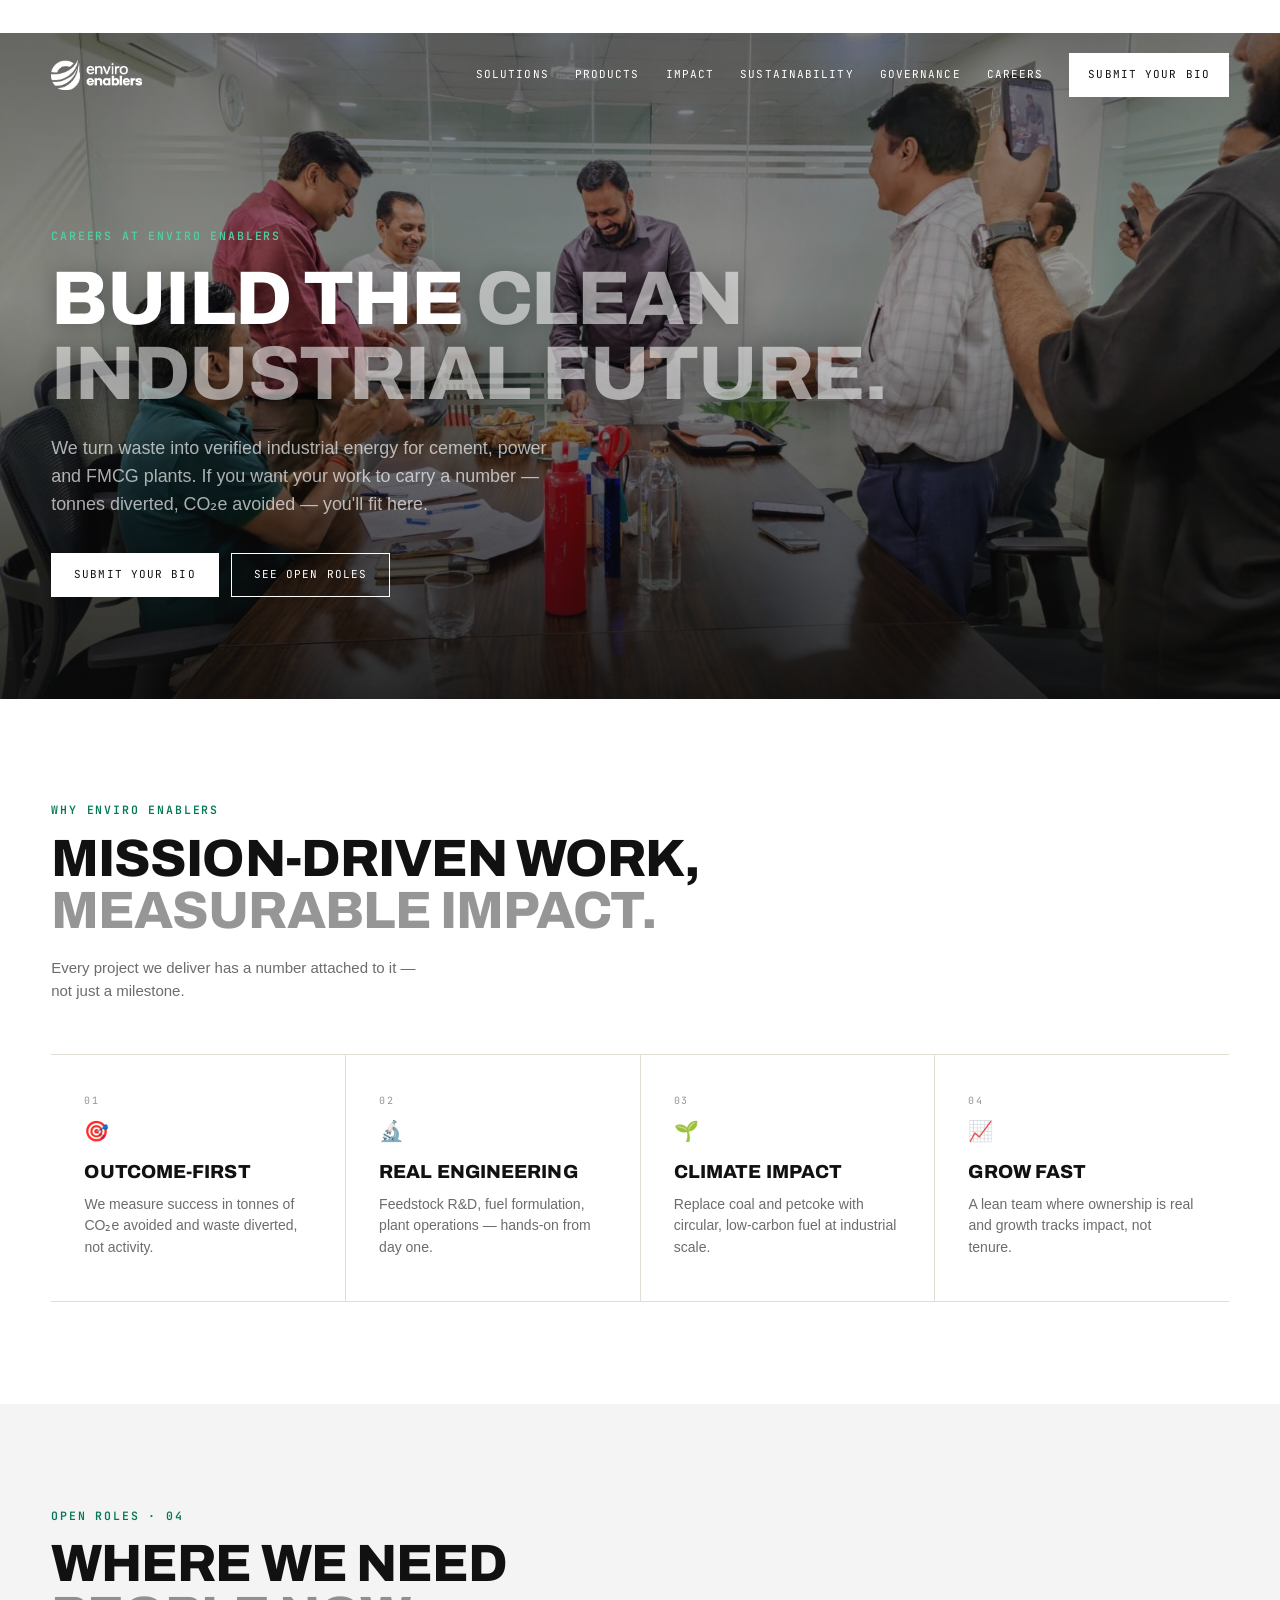
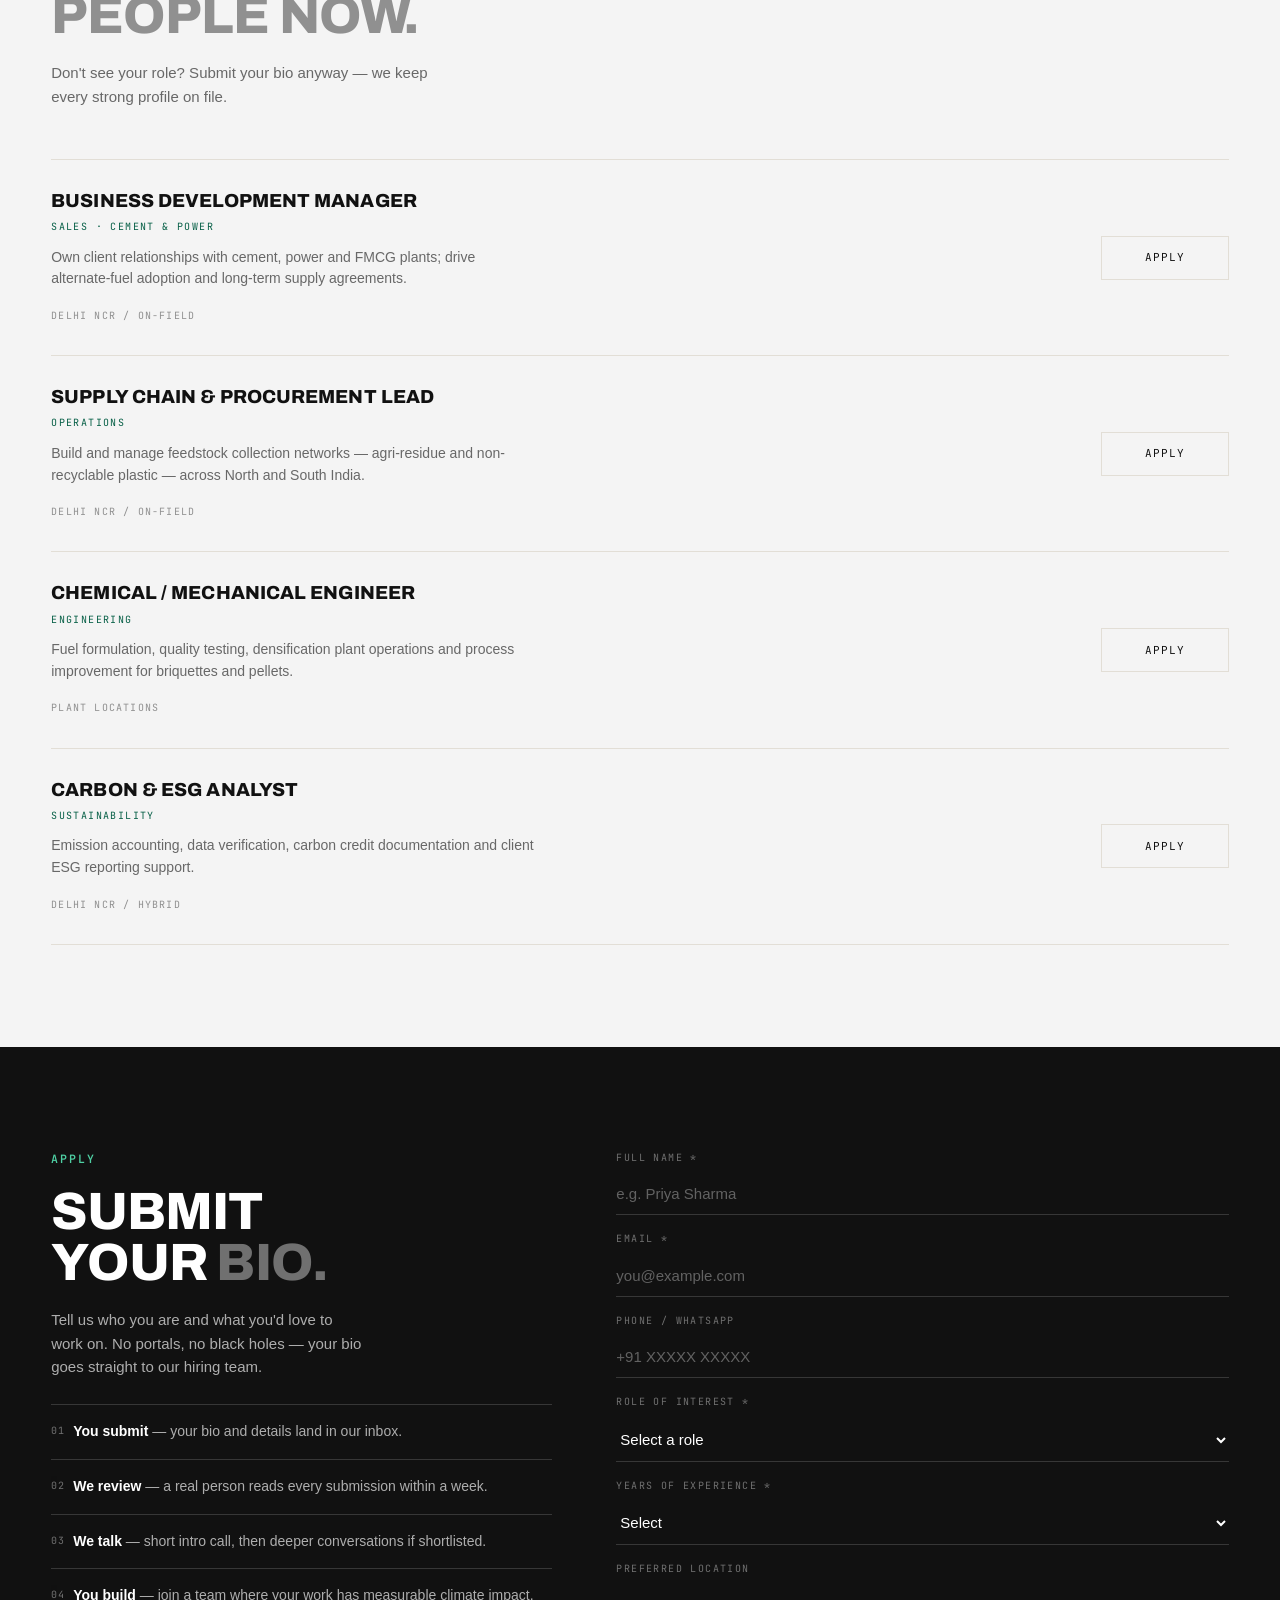
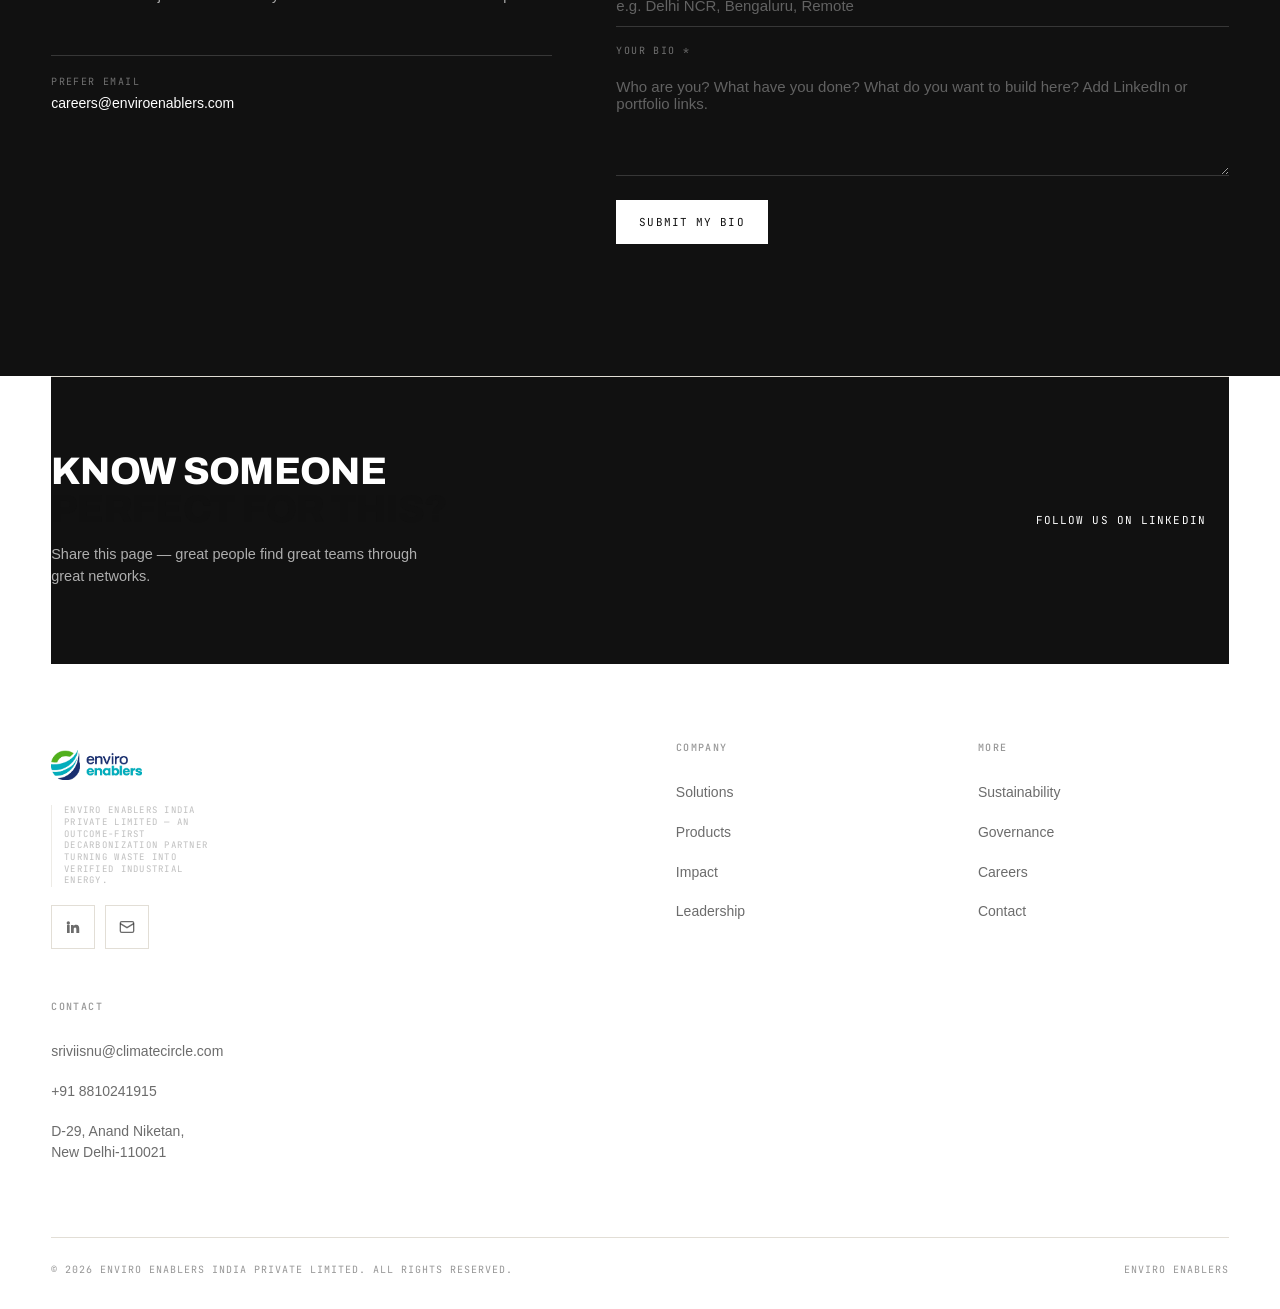
==== commit f886b038: "Restore pre-redesign design (tree of 0fc7eaba, Nov 18) — reverts Nov 19 redesign" ====
--- a/careers.html
+++ b/careers.html
@@ -16,11 +16,11 @@
     <meta name="twitter:card" content="summary_large_image" />
     <link rel="preconnect" href="https://fonts.googleapis.com" />
     <link rel="preconnect" href="https://fonts.gstatic.com" crossorigin />
-    <link href="https://fonts.googleapis.com/css2?family=Instrument+Serif:ital@0;1&family=Archivo:wght@400;500;600;700;800&family=JetBrains+Mono:wght@400;500&display=swap" rel="stylesheet" />
+    <link href="https://fonts.googleapis.com/css2?family=Archivo:wght@400;500;600;700;800;900&family=JetBrains+Mono:wght@400;500&display=swap" rel="stylesheet" />
     <link rel="preload" as="image" href="assets/careers-team-1600.jpg" />
-    <link rel="stylesheet" href="assets/site.css?v=34" />
+    <link rel="stylesheet" href="assets/site.css?v=10" />
 </head>
-<body id="top">
+<body>
     <a class="skip-link" href="#main">Skip to content</a>
 
     <header id="siteHeader">
@@ -60,7 +60,7 @@
 
     <!-- HERO -->
     <section class="hero page-hero" id="main">
-        <img class="hero-bg" alt="" src="assets/careers-team-1600.jpg"
+        <img class="hero-bg" src="assets/careers-team-1600.jpg"
              srcset="assets/careers-team-1100.jpg 1100w, assets/careers-team-1600.jpg 1600w"
              sizes="100vw" alt="" aria-hidden="true" width="1600" height="899" fetchpriority="high" />
         <div class="hero-amb" aria-hidden="true"></div>
@@ -247,60 +247,47 @@
 
     <footer>
         <div class="wrap">
-            <div class="footer-cta">
-                <div class="footer-cta-copy">
-                    <p class="footer-cta-kicker">Start a conversation</p>
-                    <h2 class="footer-cta-title">Turn your waste into verified alternate fuel.</h2>
-                </div>
-                <div class="footer-cta-actions">
-                    <a class="footer-cta-btn" href="mailto:sriviisnu@climatecircle.com?subject=Alternate%20fuel%20partnership">
-                        <span>Write to us</span>
-                        <svg width="15" height="15" viewBox="0 0 24 24" fill="none" stroke="currentColor" stroke-width="2.4" aria-hidden="true"><path d="M5 12h14M13 6l6 6-6 6"/></svg>
+            <div class="footer-grid">
+                <div>
+                    <a class="brand" href="index.html">
+                        <img class="brand-logo" src="logo.webp" alt="Enviro Enablers" width="1100" height="363" />
                     </a>
-                    <a class="footer-cta-alt" href="tel:+918810241915">or call <b>+91 88102 41915</b></a>
-                </div>
-            </div>
-            <div class="footer-grid">
-                <div class="f-brand">
-                    <a class="brand" href="index.html" aria-label="Enviro Enablers home">
-                        <img class="brand-logo" src="logo.webp" alt="Enviro Enablers" width="1100" height="363">
-                    </a>
-                    <p class="brand-desc">An outcome-first decarbonisation partner turning non-recyclable waste into verified industrial energy.</p>
+                    <p class="brand-desc">Enviro Enablers India Private Limited — an outcome-first decarbonization partner turning waste into verified industrial energy.</p>
                     <div class="socials">
-                        <a href="https://in.linkedin.com/company/enviro-enablers" target="_blank" rel="noopener" aria-label="LinkedIn"><svg width="16" height="16" viewBox="0 0 24 24" fill="currentColor" aria-hidden="true"><path d="M4.98 3.5a2.5 2.5 0 11-.02 5 2.5 2.5 0 01.02-5zM3 9h4v12H3zM9 9h3.8v1.7h.05c.53-1 1.83-2.05 3.77-2.05 4 0 4.75 2.64 4.75 6.07V21H17v-5.4c0-1.29-.02-2.95-1.8-2.95-1.8 0-2.07 1.4-2.07 2.85V21H9z"/></svg></a>
-                        <a href="mailto:sriviisnu@climatecircle.com" aria-label="Email us"><svg width="16" height="16" viewBox="0 0 24 24" fill="none" stroke="currentColor" stroke-width="2" aria-hidden="true"><rect x="2" y="4" width="20" height="16" rx="2"/><path d="M22 7l-10 6L2 7"/></svg></a>
-                    </div>
-                </div>
-                <nav class="f-col" aria-label="Company">
+                        <a href="https://in.linkedin.com/company/enviro-enablers" target="_blank" rel="noopener" aria-label="LinkedIn"><svg width="16" height="16" viewBox="0 0 24 24" fill="currentColor"><path d="M4.98 3.5a2.5 2.5 0 11-.02 5 2.5 2.5 0 01.02-5zM3 9h4v12H3zM9 9h3.8v1.7h.05c.53-1 1.83-2.05 3.77-2.05 4 0 4.75 2.64 4.75 6.07V21H17v-5.4c0-1.29-.02-2.95-1.8-2.95-1.8 0-2.07 1.4-2.07 2.85V21H9z"/></svg></a>
+                        <a href="mailto:careers@enviroenablers.com" aria-label="Email"><svg width="16" height="16" viewBox="0 0 24 24" fill="none" stroke="currentColor" stroke-width="2"><rect x="2" y="4" width="20" height="16" rx="2"/><path d="M22 7l-10 6L2 7"/></svg></a>
+                    </div>
+                </div>
+                <div>
                     <h3>Company</h3>
-                    <ul>
-                        <li><a href="index.html#leadership">Leadership</a></li>
-                        <li><a href="sustainability.html">Sustainability</a></li>
-                        <li><a href="governance.html">Governance</a></li>
-                        <li><a href="careers.html">Careers</a></li>
-                    </ul>
-                </nav>
-                <nav class="f-col" aria-label="Explore">
-                    <h3>Explore</h3>
                     <ul>
                         <li><a href="index.html#solutions">Solutions</a></li>
                         <li><a href="index.html#products">Products</a></li>
                         <li><a href="index.html#impact">Impact</a></li>
+                        <li><a href="index.html#leadership">Leadership</a></li>
+                    </ul>
+                </div>
+                <div>
+                    <h3>More</h3>
+                    <ul>
+                        <li><a href="sustainability.html">Sustainability</a></li>
+                        <li><a href="governance.html">Governance</a></li>
+                        <li><a href="careers.html">Careers</a></li>
                         <li><a href="index.html#contact">Contact</a></li>
                     </ul>
-                </nav>
-                <div class="f-col f-contact">
-                    <h3>Get in touch</h3>
+                </div>
+                <div>
+                    <h3>Contact</h3>
                     <ul>
-                        <li><a class="f-mail" href="mailto:sriviisnu@climatecircle.com">sriviisnu@climatecircle.com</a></li>
-                        <li><a class="f-tel" href="tel:+918810241915">+91 88102 41915</a></li>
-                        <li class="f-addr">D-29, Anand Niketan,<br>New Delhi 110021, India</li>
+                        <li><a href="mailto:sriviisnu@climatecircle.com">sriviisnu@climatecircle.com</a></li>
+                        <li><a href="tel:+918810241915">+91 8810241915</a></li>
+                        <li>D-29, Anand Niketan,<br>New Delhi-110021</li>
                     </ul>
                 </div>
             </div>
             <div class="footer-bottom">
-                <span>© 2026 Enviro Enablers India Pvt Ltd</span>
-                <span class="f-mark">ENVIRO ENABLERS</span>
+                <span>© 2026 Enviro Enablers India Private Limited. All rights reserved.</span>
+                <span>ENVIRO ENABLERS</span>
             </div>
         </div>
     </footer>
--- a/assets/site.css
+++ b/assets/site.css
@@ -32,7 +32,7 @@
   /* metrics */
   --maxw: 1334px;
   --gut: clamp(22px, 4vw, 56px);
-  --pad: clamp(36px, 4.4vw, 64px);
+  --pad: clamp(56px, 8vw, 112px);
   --ease: cubic-bezier(0.22, 1, 0.36, 1);
 }
 
@@ -67,7 +67,7 @@
 }
 
 h1 { font-size: clamp(2.5rem, 6vw, 4.75rem); }
-h2 { font-size: clamp(1.8rem, 3.6vw, 3rem); }
+h2 { font-size: clamp(1.9rem, 4.1vw, 3.4rem); }
 h3 { font-size: clamp(1rem, 1.5vw, 1.18rem); letter-spacing: 0.005em; line-height: 1.12; }
 h4 { font-size: 0.9rem; }
 
@@ -101,10 +101,10 @@
 }
 .dark .eyebrow { color: var(--w3); }
 
-.sec-head { margin-bottom: clamp(24px, 3vw, 38px); }
+.sec-head { margin-bottom: clamp(32px, 4vw, 56px); }
 .sec-head h2 { max-width: 22ch; }
 .sec-head .lead {
-  margin-top: 14px;
+  margin-top: 20px;
   max-width: 46ch;
   font-size: 15px;
   color: var(--t2);
@@ -207,7 +207,7 @@
 header.scrolled .brand-logo { filter: none; }
 .brand-desc {
   font-family: var(--ff-m);
-  font-size: 10px;
+  font-size: 9px;
   letter-spacing: 0.14em;
   text-transform: uppercase;
   color: inherit;
@@ -425,7 +425,7 @@
 
 /* hero intro / metrics */
 .hero-intro { padding: var(--pad) 0 calc(var(--pad) * 0.75); background: var(--paper); }
-.intro-desc { max-width: 60ch; font-size: 18px; line-height: 1.45; color: var(--t1); }
+.intro-desc { max-width: 60ch; font-size: clamp(1rem, 1.6vw, 1.25rem); line-height: 1.45; color: var(--t1); }
 .hero-actions + .intro-desc { margin-top: 0; }
 
 .hero-metrics {
@@ -537,7 +537,7 @@
   margin-bottom: 26px;
 }
 .process-card h3 { color: var(--w1); margin-bottom: 12px; }
-.process-card p { color: var(--w2); font-size: 14px; margin: 0; }
+.process-card p { color: var(--w2); font-size: 13.5px; margin: 0; }
 
 /* ---------- products ---------- */
 .products-section { background: var(--grey); padding: var(--pad) 0; }
@@ -591,7 +591,7 @@
   line-height: 1;
 }
 .impact-card h3 { margin: 14px 0 8px; font-size: 0.95rem; }
-.impact-card p { color: var(--t2); font-size: 14px; margin: 0; }
+.impact-card p { color: var(--t2); font-size: 13.5px; margin: 0; }
 
 .sdg-number-row { display: flex; flex-wrap: wrap; gap: 8px; margin: 24px 0 0; }
 .sdg-number-tag {
@@ -603,7 +603,7 @@
   border: 1px solid var(--line);
   color: var(--t2);
 }
-.sdg-statement { margin-top: 18px; font-size: 16px; color: var(--t1); max-width: 62ch; }
+.sdg-statement { margin-top: 28px; font-size: clamp(1rem, 1.5vw, 1.15rem); color: var(--t1); max-width: 62ch; }
 .sdg-ref { font-family: var(--ff-m); font-size: 10px; letter-spacing: 0.12em; text-transform: uppercase; color: var(--t3); }
 
 /* ---------- leadership ---------- */
@@ -614,8 +614,8 @@
   letter-spacing: 0.15em;
   text-transform: uppercase;
   color: var(--t3);
-  margin: 26px 0 12px;
-  padding-bottom: 10px;
+  margin: 40px 0 18px;
+  padding-bottom: 12px;
   border-bottom: 1px solid var(--line);
 }
 .section-subhead:first-of-type { margin-top: 0; }
@@ -944,7 +944,7 @@
   bottom: 26px;
   z-index: 3;
   font-family: var(--ff-m);
-  font-size: 10px;
+  font-size: 9.5px;
   letter-spacing: 0.12em;
   text-transform: uppercase;
   color: rgba(255,255,255,.55);
@@ -1200,7 +1200,7 @@
   bottom: 26px;
   z-index: 3;
   font-family: var(--ff-m);
-  font-size: 10px;
+  font-size: 9.5px;
   letter-spacing: 0.12em;
   text-transform: uppercase;
   color: rgba(255,255,255,.55);
@@ -1531,7 +1531,7 @@
 .hero-sub {
   margin: 22px 0 0;
   max-width: 54ch;
-  font-size: 17px;
+  font-size: clamp(0.95rem, 1.2vw, 1.08rem);
   line-height: 1.5;
   color: rgba(255, 255, 255, 0.8);
 }
@@ -1623,7 +1623,7 @@
   background: #fff;
   border: 1px solid var(--line);
   border-radius: 4px;
-  padding: 12px 14px;
+  padding: 14px 16px;
   display: grid;
   grid-template-columns: 74px minmax(0, 1fr);
   grid-template-areas: "av name" "av role" "av bio" "av link";
@@ -1648,8 +1648,8 @@
   grid-area: link;
   justify-self: start;
   width: auto;
-  height: 36px;
-  padding: 0 12px;
+  height: 30px;
+  padding: 0 11px;
   gap: 7px;
   margin-top: 11px;
   font-family: var(--ff-m);
@@ -1675,1309 +1675,3 @@
 @media (max-width: 560px) {
   .future-copy p { font-size: 19px !important; }
 }
-
-/* ============================================================
-   v11 — mobile tap targets, phone-safe table, small-label floor
-   ============================================================ */
-@media (max-width: 900px) {
-  /* every tappable row clears the 44px thumb target */
-  .nl,
-  .footer-grid a,
-  .footer-grid li a,
-  .solution-link,
-  .linkedin-link,
-  .socials a,
-  .faq-item summary,
-  .topbar a { min-height: 44px; }
-
-  .footer-grid a { display: flex; align-items: center; padding: 12px 0; }
-  .solution-link { padding: 14px 0 0; align-items: center; }
-  .linkedin-link { height: 44px; padding: 0 14px; }
-  .topbar .wrap { font-size: 10px; }
-  .brand-desc { font-size: 10px; }
-
-  /* body copy floor on phones */
-  p, li, .footer-grid li, .person-card > p { font-size: 15px; }
-  .faq-a, .faq-a p { font-size: 15px; }
-}
-
-@media (max-width: 720px) {
-  /* table becomes stacked cards — no sideways scroll, nothing cut off */
-  .table-wrap { overflow-x: visible; }
-  .table-wrap table { min-width: 0; width: 100%; display: block; }
-  .table-wrap thead { display: none; }
-  .table-wrap tbody { display: block; }
-  .table-wrap tr {
-    display: block;
-    padding: 16px 0;
-    border-bottom: 1px solid var(--line);
-  }
-  .table-wrap td {
-    display: block;
-    padding: 0 0 6px;
-    border: 0;
-    font-size: 14px;
-    line-height: 1.5;
-  }
-  .table-wrap td:first-child {
-    font-size: 16px;
-    font-weight: 600;
-    color: var(--ink);
-    margin-bottom: 8px;
-  }
-  .table-wrap td[data-label]::before {
-    content: attr(data-label) " · ";
-    font-family: var(--ff-m);
-    font-size: 10px;
-    letter-spacing: 0.1em;
-    text-transform: uppercase;
-    color: var(--t3);
-  }
-  .table-wrap td:nth-child(3),
-  .table-wrap td:nth-child(4) { white-space: normal; }
-  .table-wrap td:nth-child(3) { font-size: 13px; }
-}
-
-/* tap-target enforcement (wins over legacy footer link rules) */
-@media (max-width: 900px) {
-  footer .footer-grid ul li a,
-  footer .footer-grid a,
-  .faq-cta,
-  .topbar .wrap a { display: flex !important; align-items: center; min-height: 44px; padding: 10px 0 !important; }
-  .faq-cta { display: inline-flex !important; padding: 10px 12px !important; }
-}
-
-@media (max-width: 900px) {
-  a[href^="mailto:"], a[href^="tel:"] { display: inline-flex !important; align-items: center; min-height: 44px; }
-}
-
-/* ---------- v12: heading system ---------- */
-.sec-head h2 { font-size: clamp(27px, 2.9vw, 40px); line-height: 1.02; max-width: 26ch; }
-.sec-head { margin-bottom: clamp(20px, 2.4vw, 30px); }
-.sec-head .eyebrow { margin-bottom: 11px; }
-.sec-head .lead { margin-top: 12px; max-width: 44ch; }
-
-.sec-head.split {
-  display: grid;
-  grid-template-columns: minmax(0, 1.12fr) minmax(0, .88fr);
-  gap: clamp(20px, 4vw, 64px);
-  align-items: end;
-}
-.sec-head.split .sh-main { min-width: 0; }
-.sec-head.split .lead { margin-top: 0; max-width: 42ch; }
-.sec-head.split.wide h2 { max-width: 24ch; }
-
-.sec-head.wide h2 { max-width: 34ch; }
-.sec-head.wide .lead { max-width: 60ch; }
-
-.sec-head.tight h2 { max-width: 17ch; }
-
-/* smaller viewports */
-@media (max-width: 900px) {
-  .sec-head h2 { font-size: clamp(23px, 5.6vw, 32px); max-width: 30ch; }
-  .sec-head.split { grid-template-columns: 1fr; gap: 12px; align-items: start; }
-  .sec-head.split .lead { max-width: none; }
-  .sec-head.wide h2, .sec-head.tight h2, .sec-head.split.wide h2 { max-width: none; }
-}
-
-/* numbered step markers (careers apply list only) */
-li .dot {
-  display: inline-flex;
-  align-items: center;
-  justify-content: center;
-  flex: none;
-  min-width: 26px;
-  height: 22px;
-  padding: 0 6px;
-  border: 1px solid var(--line);
-  border-radius: 999px;
-  background: transparent;
-  color: var(--t2);
-  font-family: var(--ff-m);
-  font-size: 10px;
-  letter-spacing: 0.08em;
-}
-
-/* ---------- v13: photography-led sections ---------- */
-.sol-rows { border-top: 1px solid var(--line); }
-.sol-row {
-  display: grid;
-  grid-template-columns: 46px minmax(0, 1fr) clamp(140px, 14vw, 190px) 116px;
-  gap: clamp(14px, 2.2vw, 32px);
-  align-items: center;
-  padding: clamp(16px, 1.9vw, 24px) 0;
-  border-bottom: 1px solid var(--line);
-}
-.sol-row .num {
-  font-family: var(--ff-m);
-  font-size: 10px;
-  letter-spacing: 0.14em;
-  color: var(--t3);
-  align-self: start;
-  padding-top: 4px;
-}
-.sol-row h3 { max-width: 26ch; }
-.sol-row p { color: var(--t2); font-size: 14px; margin: 7px 0 0; max-width: 48ch; }
-.sol-thumb { aspect-ratio: 16 / 10; overflow: hidden; background: var(--grey); }
-.sol-thumb img { width: 100%; height: 100%; object-fit: cover; display: block; transition: transform .5s var(--ease); }
-.sol-row:hover .sol-thumb img { transform: scale(1.03); }
-.sol-row .solution-link { margin-top: 0; padding-top: 0; border-top: 0; justify-content: flex-end; white-space: nowrap; }
-.sol-row:hover .num { color: var(--emerald); }
-
-.prod-media { aspect-ratio: 16 / 10; overflow: hidden; background: var(--ink); margin-bottom: 2px; }
-.prod-media img { width: 100%; height: 100%; object-fit: cover; display: block; }
-.product-card h3 { margin-top: 4px; }
-.product-card.noimg { background: var(--ink); }
-.product-card.noimg h3 { color: var(--w1); }
-.product-card.noimg p { color: rgba(255,255,255,0.72); }
-.product-card.noimg .spec { color: var(--emerald); border-top-color: rgba(255,255,255,0.18); }
-
-@media (max-width: 900px) {
-  .sol-row { grid-template-columns: 32px minmax(0, 1fr); row-gap: 12px; }
-  .sol-row .solution-link { min-height: 44px; align-items: center; }
-  .sol-thumb { grid-column: 1 / -1; aspect-ratio: 16 / 9; }
-  .sol-row .solution-link { grid-column: 1 / -1; justify-content: flex-start; }
-  .sol-row p { max-width: none; }
-}
-
-/* footer: stop the oversized wordmark forcing horizontal scroll on phones */
-@media (max-width: 700px) {
-  footer, .footer { overflow-x: hidden; }
-  footer * { max-width: 100%; }
-}
-
-/* tap targets for the row links */
-.sol-row .solution-link { min-height: 32px; align-items: center; }
-@media (max-width: 900px) {
-  .sol-row .solution-link { min-height: 44px; padding-top: 2px; }
-}
-
-/* ============================================================
-   v14 — EDITORIAL REDESIGN LAYER
-   Warm paper, serif display, hairline rules, mono data labels.
-   Overrides the industrial-grotesque system above; add nothing
-   before this block, extend here.
-   ============================================================ */
-
-:root {
-  --navh: 76px;
-  --paper: #f7f3ea;
-  --grey: #efe9dc;
-  --sand: #e9e2d1;
-  --ink: #17140f;
-  --darker: #100e0b;
-  --t1: #17140f;
-  --t2: rgba(23, 20, 15, 0.66);
-  --t3: rgba(23, 20, 15, 0.42);
-  --w1: #fbf8f1;
-  --w2: rgba(251, 248, 241, 0.68);
-  --w3: rgba(251, 248, 241, 0.4);
-  --line: #ddd4c2;
-  --line-d: rgba(251, 248, 241, 0.18);
-  --emerald: #0b5d3f;
-  --emerald-deep: #08442e;
-  --rust: #a9461f;
-  --ff-d: 'Instrument Serif', 'Iowan Old Style', Georgia, serif;
-  --ff-b: 'Archivo', -apple-system, 'Helvetica Neue', Arial, sans-serif;
-  --ff-m: 'JetBrains Mono', ui-monospace, monospace;
-  --pad: clamp(56px, 7vw, 104px);
-  --gut: clamp(20px, 4vw, 56px);
-}
-
-body {
-  background: var(--paper);
-  color: var(--t1);
-  font-family: var(--ff-b);
-  font-size: 16.5px;
-  line-height: 1.62;
-  -webkit-font-smoothing: antialiased;
-}
-
-/* ---------- type ---------- */
-h1, h2, h3, h4, h5 {
-  font-family: var(--ff-d);
-  font-weight: 400;
-  letter-spacing: -0.015em;
-  line-height: 1.02;
-  text-transform: none;
-}
-h1 { font-size: clamp(44px, 5.6vw, 82px); line-height: 0.96; }
-h2 { font-size: clamp(32px, 3.9vw, 56px); }
-h3 { font-size: clamp(21px, 1.7vw, 26px); line-height: 1.18; }
-h4 { font-size: 18px; letter-spacing: 0; }
-h1 .dim, h2 .dim, .dim { color: inherit; opacity: 1; font-style: italic; }
-.dark h1 .dim, .dark h2 .dim, .dark .dim { color: var(--w1); opacity: 1; font-style: italic; }
-.hero .dim, .hero h1 .dim, .hero h2 .dim { font-style: italic; }
-
-p { color: var(--t2); }
-.lead { font-size: clamp(17px, 1.35vw, 20px); line-height: 1.55; color: var(--t2); max-width: 62ch; }
-
-.eyebrow {
-  font-family: var(--ff-m);
-  font-size: 10.5px;
-  letter-spacing: 0.18em;
-  text-transform: uppercase;
-  color: var(--t3);
-  font-weight: 500;
-}
-.dark .eyebrow { color: var(--w3); }
-
-.sec-head { display: grid; gap: 18px; max-width: 900px; }
-.sec-head .eyebrow { padding-bottom: 14px; border-bottom: 1px solid var(--line); display: inline-block; }
-.dark .sec-head .eyebrow { border-color: var(--line-d); }
-
-/* ---------- shell ---------- */
-.wrap { max-width: 1320px; margin: 0 auto; padding: 0 var(--gut); }
-section { padding: var(--pad) 0; }
-section + section { border-top: 1px solid var(--line); }
-section.dark + section, section + section.dark { border-color: transparent; }
-.dark { background: var(--darker); color: var(--w1); }
-.dark p, .dark .lead { color: var(--w2); }
-.grey-band { background: var(--grey); }
-
-/* ---------- header ---------- */
-header {
-  position: fixed; inset: 0 0 auto 0; z-index: 200;
-  background: color-mix(in srgb, var(--paper) 92%, transparent);
-  backdrop-filter: blur(12px);
-  border-bottom: 1px solid var(--line);
-  transition: background .3s var(--ease);
-}
-header.scrolled { background: color-mix(in srgb, var(--paper) 97%, transparent); }
-.topbar { border-bottom: 1px solid var(--line); height: 34px; display: flex; align-items: center; }
-.topbar .wrap { display: flex; align-items: center; justify-content: space-between; width: 100%; gap: 16px; }
-.topbar a, .topbar span { font-family: var(--ff-m); font-size: 10px; letter-spacing: .1em; text-transform: uppercase; color: var(--t3); }
-.topbar a:hover { color: var(--emerald); }
-header nav { height: 62px; display: flex; align-items: center; justify-content: space-between; gap: 24px; }
-.brand { display: flex; align-items: center; gap: 12px; text-decoration: none; }
-.brand-logo { height: 34px; width: auto; }
-.brand-desc { font-family: var(--ff-m); font-size: 9.5px; letter-spacing: .12em; text-transform: uppercase; color: var(--t3); line-height: 1.5; border-left: 1px solid var(--line); padding-left: 12px; }
-.navlinks { display: flex; align-items: center; gap: 26px; }
-.nl { font-size: 13.5px; letter-spacing: .01em; color: var(--t2); text-decoration: none; position: relative; padding: 6px 0; }
-.nl::after { content: ''; position: absolute; left: 0; right: 100%; bottom: 0; height: 1px; background: var(--ink); transition: right .3s var(--ease); }
-.nl:hover { color: var(--t1); }
-.nl:hover::after { right: 0; }
-.nav-cta { margin-left: 6px; }
-
-.btn {
-  display: inline-flex; align-items: center; gap: 10px; justify-content: center;
-  font-family: var(--ff-b); font-size: 12.5px; font-weight: 600;
-  letter-spacing: .07em; text-transform: uppercase;
-  padding: 15px 24px; min-height: 46px; border-radius: 0;
-  border: 1px solid var(--ink); background: transparent; color: var(--ink);
-  text-decoration: none; cursor: pointer; transition: all .25s var(--ease);
-}
-.btn-primary { background: var(--ink); color: var(--w1); border-color: var(--ink); }
-.btn-primary:hover { background: var(--emerald); border-color: var(--emerald); color: #fff; }
-.btn-outline { border-color: var(--line); color: var(--t1); }
-.btn-outline:hover { border-color: var(--ink); background: var(--sand); }
-.dark .btn-outline { border-color: var(--line-d); color: var(--w1); }
-.dark .btn-outline:hover { background: rgba(251,248,241,.12); border-color: var(--w1); }
-.menu-btn { display: none; font-family: var(--ff-m); font-size: 11px; letter-spacing: .12em; text-transform: uppercase; background: none; border: 1px solid var(--line); padding: 11px 14px; cursor: pointer; color: var(--ink); }
-.mobnav { position: fixed; inset: 0; z-index: 210; background: var(--paper); padding: 100px var(--gut) 40px; display: none; flex-direction: column; gap: 4px; }
-.mobnav.open { display: flex; }
-.mobnav a { font-family: var(--ff-d); font-size: 28px; color: var(--ink); text-decoration: none; padding: 12px 0; border-bottom: 1px solid var(--line); }
-
-/* ---------- marquee ---------- */
-.marquee { border-top: 1px solid var(--line); border-bottom: 1px solid var(--line); overflow: hidden; background: var(--grey); }
-.marquee-track { display: flex; gap: 0; width: max-content; animation: slide 42s linear infinite; }
-.marquee:hover .marquee-track { animation-play-state: paused; }
-.marquee-item { display: inline-flex; align-items: center; gap: 12px; padding: 13px 22px; font-family: var(--ff-m); font-size: 10px; letter-spacing: .14em; text-transform: uppercase; color: var(--t2); white-space: nowrap; }
-.marquee-item b { color: var(--t1); font-weight: 500; }
-.dot { width: 4px; height: 4px; border-radius: 50%; background: var(--t3); flex: 0 0 auto; display: inline-block; }
-.emerald-dot, .dot.emerald { background: var(--emerald); }
-.rust-dot { background: var(--rust); }
-
-/* ---------- hero ---------- */
-.hero { padding: 0; position: relative; overflow: hidden; border-top: 0; background: var(--paper); }
-.hero .hero-slider { position: absolute; inset: 0; }
-.hero .slider-track { position: absolute; inset: 0; }
-.hero .slide { position: absolute; inset: 0; opacity: 0; transition: opacity 1.1s var(--ease); }
-.hero .slide.active { opacity: 1; }
-.hero .slide img { width: 100%; height: 100%; object-fit: cover; }
-.hero .slide-cap { position: absolute; left: var(--gut); bottom: 28px; display: grid; gap: 4px; }
-.hero .slide-cap span { font-family: var(--ff-m); font-size: 10px; letter-spacing: .14em; text-transform: uppercase; color: #fff; }
-.hero .slide-cap small { font-size: 12px; color: rgba(255,255,255,.72); }
-.hero::after { content: ''; position: absolute; inset: 0; background: linear-gradient(90deg, rgba(10,9,7,.86) 0%, rgba(10,9,7,.7) 46%, rgba(10,9,7,.42) 100%); }
-.hero .wrap { position: relative; z-index: 2; }
-.hero-grid { display: grid; grid-template-columns: minmax(0, 1fr) 380px; gap: 56px; align-items: end; padding: clamp(96px, 12vw, 150px) 0 clamp(48px, 6vw, 76px); min-height: min(88vh, 780px); }
-.hero h1 { color: #fff; max-width: 15ch; }
-.hero .hero-copy { display: grid; gap: 26px; }
-.hero .hero-eyebrow { font-family: var(--ff-m); font-size: 10.5px; letter-spacing: .18em; text-transform: uppercase; color: rgba(255,255,255,.62); }
-.hero-actions { display: flex; flex-wrap: wrap; gap: 12px; }
-.hero-actions .btn-primary { background: var(--paper); color: var(--ink); border-color: var(--paper); }
-.hero-actions .btn-primary:hover { background: transparent; color: #fff; border-color: rgba(255,255,255,.6); }
-.hero-actions .btn-outline { border-color: rgba(255,255,255,.34); color: #fff; }
-.hero-actions .btn-outline:hover { background: rgba(255,255,255,.12); border-color: #fff; }
-.hero-panel { border-left: 1px solid rgba(255,255,255,.24); padding-left: 26px; display: grid; gap: 14px; }
-.hero-panel p { color: rgba(255,255,255,.76); font-size: 14.5px; line-height: 1.6; margin: 0; }
-.slider-dots { position: absolute; right: var(--gut); bottom: 30px; z-index: 3; display: flex; gap: 8px; }
-.slider-dots .dot { width: 22px; height: 22px; background: none; border: 0; padding: 0; cursor: pointer; position: relative; }
-.slider-dots .dot::after { content: ''; position: absolute; left: 50%; top: 50%; transform: translate(-50%,-50%); width: 5px; height: 5px; border-radius: 50%; background: rgba(255,255,255,.45); transition: all .3s; }
-.slider-dots .dot.active::after { width: 9px; height: 9px; background: #fff; }
-
-.hero-intro { padding: clamp(40px, 5vw, 64px) 0; border-top: 1px solid var(--line); }
-.hero-intro .wrap { display: grid; grid-template-columns: 1fr 1fr; gap: clamp(24px, 5vw, 72px); align-items: start; }
-.intro-desc { font-size: clamp(16px, 1.25vw, 18.5px); line-height: 1.66; color: var(--t2); margin: 0; }
-.hero-actions + .intro-desc { margin-top: 0; }
-.hero-metrics { display: grid; grid-template-columns: repeat(3, 1fr); border-top: 1px solid var(--line); margin-top: 8px; }
-.hero-metric { padding: 26px 24px 24px 0; border-right: 1px solid var(--line); display: grid; gap: 6px; }
-.hero-metric + .hero-metric { padding-left: 24px; }
-.hero-metric:last-child { border-right: 0; padding-right: 0; }
-.hero-metric .val, .hero-metric .count { font-family: var(--ff-d); font-size: clamp(34px, 3.4vw, 50px); line-height: 1; color: var(--ink); }
-.hero-metric .lbl { font-family: var(--ff-m); font-size: 9.5px; letter-spacing: .12em; text-transform: uppercase; color: var(--t3); line-height: 1.5; }
-
-/* ---------- future / editorial photo band ---------- */
-.future { padding: 0; background: var(--darker); color: var(--w1); position: relative; overflow: hidden; }
-.future-wrap { display: grid; grid-template-columns: 1fr 1fr; gap: 0; align-items: stretch; }
-.future-copy { padding: clamp(52px, 7vw, 96px) clamp(24px, 4vw, 60px) clamp(52px, 7vw, 96px) 0; display: grid; gap: 22px; align-content: center; }
-.future-copy h2 { color: #fff; max-width: 18ch; }
-.future-copy p { color: rgba(251,248,241,.74); }
-.future-media { position: relative; min-height: 420px; }
-.future-img { width: 100%; height: 100%; object-fit: cover; display: block; }
-.future-scrim { position: absolute; inset: 0; background: linear-gradient(90deg, var(--darker) 0%, rgba(16,14,11,.15) 60%, transparent 100%); }
-.future .btn-line { color: #fff; }
-
-/* ---------- solutions ---------- */
-.sol-rows { display: grid; border-top: 1px solid var(--line); margin-top: 44px; }
-.sol-row { display: grid; grid-template-columns: 58px minmax(0,1fr) 210px 158px; gap: clamp(18px, 2.6vw, 40px); align-items: center; padding: 30px 0; border-bottom: 1px solid var(--line); transition: background .25s; }
-.sol-row:hover { background: color-mix(in srgb, var(--sand) 46%, transparent); }
-.sol-row .num { font-family: var(--ff-m); font-size: 10px; letter-spacing: .12em; color: var(--t3); }
-.sol-txt { display: grid; gap: 8px; }
-.sol-txt h3 { color: var(--ink); }
-.sol-txt p { margin: 0; font-size: 14.5px; line-height: 1.6; color: var(--t2); max-width: 60ch; }
-.sol-thumb { aspect-ratio: 16 / 10; overflow: hidden; background: var(--sand); }
-.sol-thumb img { width: 100%; height: 100%; object-fit: cover; display: block; transform: scale(1.01); transition: transform .6s var(--ease); }
-.sol-row:hover .sol-thumb img { transform: scale(1.05); }
-.solution-link, .btn-line { display: inline-flex; align-items: center; gap: 8px; font-family: var(--ff-m); font-size: 10.5px; letter-spacing: .1em; text-transform: uppercase; color: var(--ink); text-decoration: none; border-bottom: 1px solid var(--line); padding: 10px 0; min-height: 38px; justify-self: end; transition: all .25s; }
-.solution-link:hover, .btn-line:hover { border-color: var(--ink); gap: 12px; }
-
-/* ---------- process ---------- */
-.process-section { background: var(--darker); color: var(--w1); }
-.steps { display: grid; grid-template-columns: repeat(5, 1fr); gap: 0; margin-top: 48px; border-top: 1px solid var(--line-d); }
-.steps li { padding: 28px 22px 28px 0; border-right: 1px solid var(--line-d); display: grid; gap: 10px; align-content: start; list-style: none; }
-.steps li:last-child { border-right: 0; }
-.steps li .step-num { font-family: var(--ff-d); font-size: 34px; color: rgba(251,248,241,.34); line-height: 1; }
-.steps li b { color: #fff; font-size: 15px; font-weight: 600; display: block; }
-.steps li p, .steps li small { color: rgba(251,248,241,.62); font-size: 13.5px; line-height: 1.55; }
-.process-card { border-left: 1px solid var(--line-d); padding-left: 22px; }
-
-/* ---------- products ---------- */
-.grid-3, .grid-4, .grid-5 { display: grid; gap: 0; }
-.grid-3 { grid-template-columns: repeat(3, 1fr); }
-.grid-4 { grid-template-columns: repeat(4, 1fr); }
-.grid-5 { grid-template-columns: repeat(5, 1fr); }
-.product-card { background: transparent; border: 1px solid var(--line); border-top: 0; padding: 0 0 26px; display: grid; gap: 12px; align-content: start; margin: 0; }
-.product-card h3 { padding: 0 22px; margin: 18px 0 0; font-size: 22px; }
-.product-card p { padding: 0 22px; margin: 0; font-size: 13.8px; line-height: 1.6; }
-.product-card .spec { padding: 12px 22px 0; font-family: var(--ff-m); font-size: 9.5px; letter-spacing: .12em; text-transform: uppercase; color: var(--emerald); border-top: 1px solid var(--line); margin-top: 6px; }
-.product-card .tag { font-family: var(--ff-m); font-size: 9.5px; letter-spacing: .12em; text-transform: uppercase; color: var(--t3); }
-.prod-media { aspect-ratio: 16 / 10; overflow: hidden; background: var(--sand); }
-.prod-media img { width: 100%; height: 100%; object-fit: cover; display: block; transform: scale(1.01); transition: transform .7s var(--ease); }
-.product-card:hover .prod-media img { transform: scale(1.05); }
-.product-card.noimg { background: var(--ink); color: var(--w1); border-color: var(--ink); }
-.product-card.noimg h3 { color: #fff; padding-top: 26px; }
-.product-card.noimg p { color: rgba(251,248,241,.7); }
-.product-card.noimg .spec { color: var(--w1); border-color: var(--line-d); }
-.product-card.noimg .tag { color: rgba(251,248,241,.55); }
-
-/* ---------- impact ---------- */
-.impact-card { border-top: 1px solid var(--line); padding: 30px 24px 30px 0; display: grid; gap: 10px; }
-.impact-card .count { font-family: var(--ff-d); font-size: clamp(38px, 4vw, 58px); line-height: 1; color: var(--ink); }
-.impact-card .lbl { font-size: 13.5px; line-height: 1.5; color: var(--t2); }
-.impact-card .tag, .sdg-number-tag { font-family: var(--ff-m); font-size: 9.5px; letter-spacing: .12em; text-transform: uppercase; color: var(--emerald); }
-.sdg-number-row { display: flex; gap: 8px; flex-wrap: wrap; margin-top: 26px; }
-.sdg-number-tag { border: 1px solid var(--line); padding: 7px 11px; color: var(--t2); }
-.sdg-ref { font-family: var(--ff-m); font-size: 10px; letter-spacing: .12em; color: var(--t3); text-transform: uppercase; }
-.sdg-statement { font-size: 14.5px; line-height: 1.65; color: var(--t2); max-width: 62ch; }
-
-/* ---------- leadership ---------- */
-.person-card { display: grid; gap: 12px; align-content: start; border-top: 1px solid var(--line); padding-top: 18px; }
-.avatar-img, .person-card img { width: 100%; aspect-ratio: 4 / 5; object-fit: cover; display: block; background: var(--sand); }
-.person-card h3 { font-size: 21px; margin: 4px 0 0; }
-.person-card .role { font-family: var(--ff-m); font-size: 9.5px; letter-spacing: .12em; text-transform: uppercase; color: var(--emerald); }
-.person-card p { font-size: 13.5px; line-height: 1.55; margin: 0; }
-.linkedin-link, .avatar-link { font-family: var(--ff-m); font-size: 9.5px; letter-spacing: .1em; text-transform: uppercase; color: var(--t3); text-decoration: none; min-height: 32px; display: inline-flex; align-items: center; }
-.linkedin-link:hover { color: var(--ink); }
-
-/* ---------- faq ---------- */
-.faq-grid { display: grid; grid-template-columns: 360px minmax(0,1fr); gap: clamp(28px, 5vw, 76px); align-items: start; }
-.faq-head { display: grid; gap: 18px; position: sticky; top: calc(var(--navh) + 28px); }
-.faq-list { border-top: 1px solid var(--line); }
-.faq-item { border-bottom: 1px solid var(--line); }
-.faq-item summary, .faq-item .num { font-size: 15px; }
-.faq-item summary { cursor: pointer; list-style: none; padding: 20px 0; display: flex; gap: 16px; align-items: start; font-weight: 500; color: var(--ink); }
-.faq-item summary::-webkit-details-marker { display: none; }
-.faq-a { padding: 0 0 22px; font-size: 14.5px; line-height: 1.65; color: var(--t2); max-width: 66ch; }
-.faq-cta { font-family: var(--ff-m); font-size: 10.5px; letter-spacing: .1em; text-transform: uppercase; color: var(--ink); text-decoration: none; border-bottom: 1px solid var(--line); padding-bottom: 8px; }
-
-/* ---------- contact ---------- */
-.contact-section { background: var(--darker); color: var(--w1); }
-.contact-split { display: grid; grid-template-columns: 1fr 1fr; gap: clamp(32px, 6vw, 84px); align-items: start; }
-.contact-info { display: grid; gap: 22px; }
-.info-row { display: grid; gap: 3px; padding-top: 14px; border-top: 1px solid var(--line-d); }
-.info-row .lbl { font-family: var(--ff-m); font-size: 9.5px; letter-spacing: .12em; text-transform: uppercase; color: rgba(251,248,241,.5); }
-.info-row a, .info-row span { color: #fff; text-decoration: none; font-size: 15.5px; }
-.contact-form { display: grid; gap: 14px; }
-.form-group { display: grid; gap: 6px; }
-.form-group label { font-family: var(--ff-m); font-size: 9.5px; letter-spacing: .12em; text-transform: uppercase; color: rgba(251,248,241,.55); }
-.form-group input, .form-group textarea, .form-group select { width: 100%; background: transparent; border: 1px solid var(--line-d); color: #fff; padding: 13px 14px; font-family: var(--ff-b); font-size: 14.5px; border-radius: 0; }
-.form-group input:focus, .form-group textarea:focus, .form-group select:focus { outline: 0; border-color: rgba(251,248,241,.6); }
-.form-group select option { background: var(--darker); color: #fff; }
-.form-group textarea { min-height: 118px; resize: vertical; }
-.req { color: var(--rust); }
-.form-note { font-size: 12px; color: rgba(251,248,241,.45); }
-.form-feedback { font-size: 13.5px; color: var(--w1); }
-.form-grid { display: grid; grid-template-columns: 1fr 1fr; gap: 14px; }
-.form-grid .full { grid-column: 1 / -1; }
-
-/* ---------- shared bands ---------- */
-.cta-band { display: grid; gap: 18px; border-top: 1px solid var(--line); padding-top: 34px; align-items: start; }
-.cta-band h2 { max-width: 20ch; }
-.share-band { display: grid; grid-template-columns: 1fr auto; gap: 24px; align-items: center; border-top: 1px solid var(--line); padding-top: 30px; }
-.table-wrap { overflow-x: auto; border: 1px solid var(--line); }
-.table-wrap table { width: 100%; border-collapse: collapse; font-size: 14px; }
-.table-wrap th { text-align: left; font-family: var(--ff-m); font-size: 9.5px; letter-spacing: .12em; text-transform: uppercase; color: var(--t3); padding: 13px 16px; border-bottom: 1px solid var(--line); background: var(--grey); }
-.table-wrap td { padding: 13px 16px; border-bottom: 1px solid var(--line); color: var(--t2); }
-.table-wrap.tight td, .table-wrap.tight th { padding: 9px 12px; }
-.policy-list { display: grid; gap: 0; border-top: 1px solid var(--line); }
-.policy-row { display: grid; grid-template-columns: 220px minmax(0,1fr); gap: 24px; padding: 20px 0; border-bottom: 1px solid var(--line); }
-.policy-row h3 { font-size: 18px; margin: 0; }
-.policy-row p { margin: 0; font-size: 14px; }
-
-/* ---------- careers / page hero ---------- */
-.page-hero, .hero--short { position: relative; padding: clamp(96px, 11vw, 140px) 0 clamp(44px, 6vw, 72px); overflow: hidden; color: #fff; background: var(--darker); }
-.hero-bg { position: absolute; inset: 0; width: 100%; height: 100%; object-fit: cover; opacity: .5; }
-.hero--short::after, .page-hero::after { content: ''; position: absolute; inset: 0; background: linear-gradient(90deg, rgba(16,14,11,.9), rgba(16,14,11,.5)); }
-.page-hero .wrap, .hero--short .wrap { position: relative; z-index: 2; display: grid; gap: 18px; }
-.hero-lede { font-size: clamp(16px, 1.4vw, 19px); color: rgba(251,248,241,.76); max-width: 62ch; margin: 0; }
-.hero-cap { font-family: var(--ff-m); font-size: 10px; letter-spacing: .14em; text-transform: uppercase; color: rgba(251,248,241,.55); }
-.hero-photo { position: relative; overflow: hidden; }
-.hero-photo img { width: 100%; height: 100%; object-fit: cover; display: block; }
-
-.role-list { display: grid; border-top: 1px solid var(--line); }
-.role-row { display: grid; grid-template-columns: minmax(0,1fr) 200px 170px 132px; gap: 22px; align-items: center; padding: 26px 0; border-bottom: 1px solid var(--line); }
-.role-row:hover { background: color-mix(in srgb, var(--sand) 46%, transparent); }
-.role-row .role b { font-size: 18px; font-weight: 600; color: var(--ink); display: block; font-family: var(--ff-b); }
-.role-row .dept, .role-row .loc { font-family: var(--ff-m); font-size: 9.5px; letter-spacing: .12em; text-transform: uppercase; color: var(--t3); }
-.role-row p { margin: 6px 0 0; font-size: 14px; }
-.role .apply, .role-row .cta { font-family: var(--ff-m); font-size: 10.5px; letter-spacing: .1em; text-transform: uppercase; color: var(--ink); text-decoration: none; border: 1px solid var(--line); padding: 12px 16px; min-height: 44px; display: inline-flex; align-items: center; justify-content: center; justify-self: end; }
-.role .apply:hover, .role-row .cta:hover { background: var(--ink); color: var(--w1); border-color: var(--ink); }
-.roles, .role { display: grid; gap: 12px; }
-.role h3 { font-size: 20px; margin: 0; }
-.step-list { display: grid; gap: 0; border-top: 1px solid var(--line); counter-reset: s; }
-.step-list li { display: grid; grid-template-columns: 52px 1fr; gap: 18px; padding: 20px 0; border-bottom: 1px solid var(--line); font-size: 14.5px; }
-.step-list li b { color: var(--ink); font-weight: 600; }
-.step-idx { font-family: var(--ff-m); font-size: 10px; letter-spacing: .12em; color: var(--t3); }
-.benefit, .value-card { border-top: 1px solid var(--line); padding: 24px 20px 24px 0; display: grid; gap: 8px; align-content: start; }
-.benefit h3, .value-card h3 { font-size: 19px; margin: 0; }
-.benefit p, .value-card p { margin: 0; font-size: 14px; }
-.value-card .ico, .value-card .num { font-family: var(--ff-m); font-size: 10px; letter-spacing: .12em; color: var(--emerald); }
-.team-2 { display: grid; grid-template-columns: repeat(2, 1fr); gap: clamp(20px, 3vw, 44px); }
-.team-flex { display: grid; grid-template-columns: repeat(3, 1fr); gap: clamp(20px, 3vw, 44px); }
-.split { display: grid; grid-template-columns: 1fr 1fr; gap: clamp(26px, 5vw, 72px); align-items: start; }
-.grid-3.benefit, .grid-4.benefit { gap: 0 clamp(20px, 3vw, 40px); }
-.dept, .loc, .role, .lbl, .idx, .note { letter-spacing: 0; }
-
-/* ---------- footer ---------- */
-footer { background: var(--darker); color: var(--w1); padding: clamp(48px, 6vw, 84px) 0 0; }
-.footer-grid { display: grid; grid-template-columns: 1.5fr repeat(3, 1fr); gap: clamp(24px, 4vw, 56px); padding-bottom: 44px; }
-.footer-grid h3, .footer-grid h4 { font-family: var(--ff-m); font-size: 9.5px; letter-spacing: .14em; text-transform: uppercase; color: rgba(251,248,241,.5); margin: 0 0 14px; }
-.footer-grid ul { list-style: none; padding: 0; margin: 0; display: grid; gap: 9px; }
-.footer-grid li a { color: rgba(251,248,241,.78); text-decoration: none; font-size: 14px; }
-.footer-grid li a:hover { color: #fff; }
-.footer-grid .brand-desc { color: rgba(251,248,241,.55); border-color: var(--line-d); font-size: 10.5px; letter-spacing: .04em; text-transform: none; font-family: var(--ff-b); line-height: 1.6; }
-.footer-bottom { border-top: 1px solid var(--line-d); display: flex; justify-content: space-between; gap: 18px; align-items: center; padding: 20px 0 26px; flex-wrap: wrap; }
-.footer-bottom span, .footer-bottom a { font-family: var(--ff-m); font-size: 9.5px; letter-spacing: .1em; text-transform: uppercase; color: rgba(251,248,241,.42); text-decoration: none; }
-.footer-bottom a:hover { color: #fff; }
-.socials { display: flex; gap: 8px; }
-.socials a { border: 1px solid var(--line-d); padding: 8px 10px; display: inline-flex; align-items: center; min-height: 34px; }
-.socials a:hover { background: rgba(251,248,241,.1); border-color: rgba(251,248,241,.4); }
-.back-to-top { position: fixed; right: 20px; bottom: 20px; z-index: 150; width: 44px; height: 44px; display: grid; place-items: center; background: var(--ink); color: var(--w1); text-decoration: none; opacity: 0; pointer-events: none; transition: opacity .3s; border: 1px solid var(--ink); }
-.back-to-top.show { opacity: 1; pointer-events: auto; }
-
-/* ---------- motion ---------- */
-.reveal { opacity: 0; transform: translateY(16px); transition: opacity .7s var(--ease), transform .7s var(--ease); }
-.reveal.in { opacity: 1; transform: none; }
-
-/* ---------- responsive ---------- */
-@media (max-width: 1080px) {
-  .hero-grid { grid-template-columns: 1fr; gap: 30px; align-items: start; min-height: auto; }
-  .hero-panel { border-left: 0; padding-left: 0; border-top: 1px solid rgba(255,255,255,.2); padding-top: 18px; }
-  .sol-row { grid-template-columns: 44px minmax(0,1fr) 170px; }
-  .sol-row .solution-link { grid-column: 2; justify-self: start; }
-  .grid-4, .grid-5 { grid-template-columns: repeat(2, 1fr); }
-  .steps { grid-template-columns: repeat(2, 1fr); }
-  .footer-grid { grid-template-columns: 1fr 1fr; }
-}
-@media (max-width: 900px) {
-  :root { --navh: 68px; --pad: 56px; }
-  .navlinks { display: none; }
-  .menu-btn { display: inline-flex; }
-  .topbar { display: none; }
-  header nav { height: 66px; }
-  .brand-desc { display: none; }
-  body { font-size: 16px; }
-  .hero-intro .wrap, .contact-split, .faq-grid, .split, .future-wrap, .team-2, .team-flex { grid-template-columns: 1fr; }
-  .future-copy { padding: 44px var(--gut); }
-  .future-scrim { background: linear-gradient(180deg, rgba(16,14,11,.85), rgba(16,14,11,.35)); }
-  .future-media { min-height: 300px; }
-  .hero-metrics { grid-template-columns: 1fr; border-top: 0; }
-  .hero-metric { border-right: 0; border-top: 1px solid var(--line); padding: 18px 0; }
-  .hero-metric + .hero-metric { padding-left: 0; }
-  .sol-row { grid-template-columns: 32px minmax(0,1fr); gap: 14px 16px; padding: 24px 0; }
-  .sol-thumb { grid-column: 1 / -1; }
-  .sol-row .solution-link { grid-column: 1 / -1; justify-self: start; }
-  .grid-3, .grid-4, .grid-5 { grid-template-columns: 1fr; }
-  .steps { grid-template-columns: 1fr; }
-  .steps li { border-right: 0; border-bottom: 1px solid var(--line-d); padding: 20px 0; }
-  .role-row, .policy-row { grid-template-columns: 1fr; gap: 10px; }
-  .role .apply, .role-row .cta, .solution-link { justify-self: start; }
-  .faq-head { position: static; }
-  .form-grid { grid-template-columns: 1fr; }
-  .footer-grid { grid-template-columns: 1fr; gap: 26px; }
-  .product-card h3, .product-card p, .product-card .spec { padding-left: 18px; padding-right: 18px; }
-  .share-band { grid-template-columns: 1fr; }
-  .hero .slide-cap { bottom: 84px; }
-  footer { overflow-x: hidden; }
-}
-@media (prefers-reduced-motion: reduce) {
-  .reveal { opacity: 1; transform: none; transition: none; }
-  .marquee-track { animation: none; }
-  .hero .slide { transition: none; }
-}
-
-/* v14 — hero copy */
-.hero-sub { color: rgba(251, 248, 241, 0.78); font-size: clamp(15.5px, 1.25vw, 18px); line-height: 1.6; max-width: 56ch; margin: 0; }
-.hero-panel .eyebrow { color: rgba(251, 248, 241, 0.5); }
-.hero-panel ul { list-style: none; margin: 0; padding: 0; display: grid; gap: 10px; }
-.hero-panel li { display: flex; align-items: baseline; gap: 10px; font-size: 14px; color: rgba(251, 248, 241, 0.86); padding-bottom: 9px; border-bottom: 1px solid rgba(251, 248, 241, 0.16); }
-.hero-panel li span { font-family: var(--ff-m); font-size: 9.5px; letter-spacing: .12em; text-transform: uppercase; color: rgba(251, 248, 241, 0.45); min-width: 62px; }
-
-/* v14 — dark-surface text + button fixes */
-.hero .dim, .hero h1 .dim, .hero h2 .dim { color: inherit; }
-.dark .btn:not(.btn-primary):not(.btn-outline), .contact-section .btn:not(.btn-primary), .process-section .btn:not(.btn-primary) { color: var(--w1); border-color: var(--line-d); }
-.dark .btn:not(.btn-primary):hover { background: rgba(251,248,241,.12); }
-footer li, footer p, footer span { color: rgba(251, 248, 241, 0.76); }
-footer .brand-desc, footer .footer-bottom span, footer .footer-bottom a { color: rgba(251, 248, 241, 0.45); }
-footer a { color: rgba(251, 248, 241, 0.76); }
-footer h3, footer h4 { color: rgba(251, 248, 241, 0.5); }
-.cta-band a:not(.btn), .share-band a:not(.btn) { color: var(--ink); }
-.dark .cta-band a:not(.btn), .dark .share-band a:not(.btn) { color: var(--w1); }
-
-/* v14 — dark-band button + footer text specificity fixes */
-.page-hero .btn:not(.btn-primary), .hero--short .btn:not(.btn-primary),
-.cta-band .btn:not(.btn-primary), .contact-section .btn:not(.btn-primary) {
-  color: var(--w1); border-color: rgba(251, 248, 241, 0.36); background: transparent;
-}
-.page-hero .btn:not(.btn-primary):hover, .hero--short .btn:not(.btn-primary):hover,
-.cta-band .btn:not(.btn-primary):hover, .contact-section .btn:not(.btn-primary):hover {
-  background: rgba(251, 248, 241, 0.14); border-color: var(--w1); color: #fff;
-}
-footer .footer-grid li, footer .footer-grid li span, footer .footer-grid p { color: rgba(251, 248, 241, 0.78); }
-footer .footer-grid li a { color: rgba(251, 248, 241, 0.78); }
-footer .footer-grid .brand-desc { color: rgba(251, 248, 241, 0.52); }
-footer .footer-bottom span, footer .footer-bottom a { color: rgba(251, 248, 241, 0.46); }
-.cta-band, .share-band { background: transparent; }
-
-/* v14 — CTA band as an ink panel */
-.cta-band {
-  background: var(--ink); color: var(--w1); border-top: 0;
-  padding: clamp(30px, 4vw, 52px); display: grid; gap: 18px;
-  grid-template-columns: minmax(0,1fr) auto; align-items: center;
-}
-.cta-band h2 { color: #fff; max-width: 22ch; margin: 0; }
-.cta-band .dim { color: #fff; }
-.cta-band p { color: rgba(251, 248, 241, 0.72); margin: 8px 0 0; max-width: 52ch; }
-.share-band { background: transparent; }
-.share-band h2, .share-band p { color: var(--t1); }
-@media (max-width: 900px) {
-  .cta-band { grid-template-columns: 1fr; gap: 22px; padding: 26px 20px; }
-  .cta-band .btn, .cta-band a.btn { justify-self: start; }
-}
-
-/* v14 — neutralise legacy !important accents */
-.hero h1 .dim, .hero h2 .dim, .hero .dim { color: rgba(251, 248, 241, 0.94) !important; }
-.hero.page-hero .dim, .hero.page-hero h1 .dim { color: rgba(251, 248, 241, 0.88) !important; }
-.future .eyebrow { color: rgba(251, 248, 241, 0.55) !important; }
-.future-copy p { color: rgba(251, 248, 241, 0.76) !important; font-size: clamp(16px, 1.3vw, 19px) !important; line-height: 1.62 !important; max-width: 58ch !important; }
-
-/* v14 — hero intro rhythm */
-.hero-intro .wrap { display: grid; grid-template-columns: minmax(0, 1fr); gap: 22px; align-items: start; }
-.hero-intro .eyebrow { display: inline-block; padding-bottom: 12px; border-bottom: 1px solid var(--line); justify-self: start; }
-.intro-desc { max-width: 74ch; }
-.hero-intro .hero-actions { order: 2; }
-.hero-intro .hero-metrics { order: 3; grid-template-columns: repeat(3, 1fr); margin-top: 18px; }
-@media (max-width: 900px) {
-  .hero-intro .hero-metrics { grid-template-columns: 1fr; }
-  .linkedin-link, .avatar-link { min-height: 44px; }
-}
-
-/* v14 — future band: fixed-height photo band with copy overlay */
-.future-media { position: relative; inset: auto; width: 100%; height: clamp(520px, 60vh, 680px); min-height: 0; display: grid; align-items: center; overflow: hidden; }
-.future-img, .future-scrim { position: absolute; inset: 0; width: 100%; height: 100%; }
-.future-img { object-fit: cover; object-position: center 45%; }
-.future-scrim { background: linear-gradient(90deg, rgba(16,14,11,.94) 0%, rgba(16,14,11,.8) 42%, rgba(16,14,11,.25) 100%); }
-.future-wrap { position: relative; z-index: 2; display: block; width: 100%; }
-.future-copy { padding: 0; max-width: 640px; display: grid; gap: 20px; }
-@media (max-width: 900px) {
-  .future-media { height: auto; display: block; padding: 56px 0; }
-  .future-img { object-position: center 40%; }
-  .future-scrim { background: linear-gradient(180deg, rgba(16,14,11,.9), rgba(16,14,11,.72)); }
-  .future-copy { padding: 0 var(--gut); }
-}
-
-/* v14 — products: 3-up photo row, then 2-up dark row */
-.products-section .grid-3 { grid-template-columns: repeat(6, 1fr); column-gap: clamp(14px, 1.6vw, 24px); row-gap: clamp(16px, 2vw, 26px); }
-.products-section .grid-3 > .product-card { grid-column: span 2; border-top: 1px solid var(--line); }
-.products-section .grid-3 > .product-card:nth-child(n+4) { grid-column: span 3; }
-.products-section .grid-3 > .product-card.noimg { border-top-color: transparent; }
-@media (max-width: 900px) {
-  .products-section .grid-3 { grid-template-columns: 1fr; }
-  .products-section .grid-3 > .product-card,
-  .products-section .grid-3 > .product-card:nth-child(n+4) { grid-column: auto; }
-}
-
-/* v14 — section heads + leadership cards */
-.sec-head.split, .sec-head.tight { max-width: none; }
-.sec-head.split { display: grid; grid-template-columns: minmax(0, 1.15fr) minmax(0, 0.85fr); gap: clamp(20px, 4vw, 64px); align-items: end; }
-.sec-head.split .sh-main { display: grid; gap: 16px; }
-.sec-head.split .lead { margin: 0; }
-.section-subhead { font-family: var(--ff-m); font-size: 10px; letter-spacing: .16em; text-transform: uppercase; color: var(--t3); margin: 44px 0 4px; padding-bottom: 12px; border-bottom: 1px solid var(--line); }
-
-.team-2, .team-flex { display: grid; grid-template-columns: repeat(2, minmax(0, 1fr)); column-gap: clamp(24px, 4vw, 64px); row-gap: 0; }
-.person-card { display: grid; grid-template-columns: 104px minmax(0, 1fr); column-gap: 18px; row-gap: 5px; align-items: start; border-top: 1px solid var(--line); padding: 22px 0; align-content: start; }
-.person-card .avatar-link { grid-column: 1; grid-row: 1 / span 5; display: block; }
-.person-card .avatar-img { width: 104px; height: 104px; aspect-ratio: auto; object-fit: cover; display: block; background: var(--sand); }
-.person-card h3, .person-card .role, .person-card p, .person-card .linkedin-link { grid-column: 2; }
-.person-card h3 { margin: 0; font-size: 21px; }
-.person-card p { font-size: 13.5px; line-height: 1.5; margin: 2px 0 0; }
-.person-card .linkedin-link { margin-top: 4px; }
-@media (max-width: 900px) {
-  .sec-head.split { grid-template-columns: 1fr; align-items: start; }
-  .team-2, .team-flex { grid-template-columns: 1fr; }
-  .person-card { grid-template-columns: 84px minmax(0, 1fr); }
-  .person-card .avatar-img { width: 84px; height: 84px; }
-}
-
-/* v14 — inner-page hero grids stay single column */
-.page-hero .hero-grid, .hero--short .hero-grid {
-  display: grid; grid-template-columns: minmax(0, 1fr); gap: 18px;
-  min-height: 0; padding: 0; align-items: start;
-}
-.page-hero h1, .hero--short h1 { color: #fff; max-width: 20ch; }
-.page-hero .eyebrow, .hero--short .eyebrow { color: rgba(251, 248, 241, 0.6); border-color: rgba(251, 248, 241, 0.22); }
-
-/* v14 — inner-page heroes: normal block flow (legacy flex squeezed .wrap) */
-.hero--short, .page-hero { display: block; }
-.hero--short .wrap, .page-hero .wrap { display: block; width: auto; }
-.hero--short .hero-panel { display: flex; gap: 26px; flex-wrap: wrap; border: 0; padding: 0; margin-top: 8px; border-top: 1px solid rgba(251,248,241,.22); padding-top: 20px; }
-.hero--short .hero-panel > div { display: grid; gap: 4px; }
-.hero--short .hero-panel .big { font-family: var(--ff-d); font-size: 30px; color: #fff; line-height: 1; }
-.hero--short .hero-panel small { font-size: 11.5px; color: rgba(251,248,241,.62); max-width: 22ch; display: block; line-height: 1.45; }
-.hero--short .hero-photo { position: absolute; inset: 0; }
-.hero--short .hero-photo img { width: 100%; height: 100%; object-fit: cover; opacity: .55; }
-
-/* v14 — clear the fixed header */
-.hero { margin-top: 0; }
-.hero-grid { padding-top: clamp(112px, 12vw, 168px) !important; }
-.page-hero, .hero--short { padding-top: clamp(124px, 13vw, 176px); }
-@media (max-width: 900px) {
-  .hero-grid { padding-top: 96px !important; }
-  .page-hero, .hero--short { padding-top: 104px; }
-}
-
-/* v14 — hero vertical rhythm */
-.page-hero .hero-grid, .hero--short .hero-grid { padding-top: 0 !important; }
-.hero-grid { align-items: center; min-height: min(84vh, 700px); }
-
-/* v15 — reveal safety: content must never stay invisible if the observer misses */
-.reveal, .reveal.in, .reveal.visible, .reveal.is-visible {
-  opacity: 1 !important;
-  transform: none !important;
-  filter: none !important;
-  transition: none !important;
-}
-
-/* v17 — mobile menu: header's backdrop-filter made the fixed panel clamp to the header box */
-.mobnav {
-  position: fixed !important;
-  top: 0 !important; left: 0 !important; right: 0 !important; bottom: 0 !important;
-  height: 100dvh !important;
-  max-height: 100dvh !important;
-  width: 100% !important;
-  overflow-y: auto !important;
-  overscroll-behavior: contain;
-  padding: 96px var(--gut) 40px !important;
-  z-index: 999 !important;
-  background: var(--paper) !important;
-  border-top: 0 !important;
-}
-.mobnav.open { display: flex !important; }
-.mobnav a {
-  font-size: 26px !important;
-  padding: 18px 0 !important;
-  border-bottom: 1px solid var(--line) !important;
-  color: var(--ink) !important;
-}
-.mobnav a:last-child { border-bottom: 0 !important; }
-
-/* v18 — home hero: paper, typography-led, no background photography */
-.hero { background: var(--paper) !important; color: var(--ink) !important; padding: calc(var(--navh) + clamp(34px, 5vw, 74px)) 0 0 !important; min-height: 0 !important; border-bottom: 0 !important; overflow: visible !important; }
-.hero::before, .hero::after { display: none !important; }
-.hero .hero-slider, .hero .slider-dots { display: none !important; }
-.hero .wrap { position: relative; z-index: 2; }
-.hero .hero-grid { display: grid !important; grid-template-columns: minmax(0, 1.28fr) minmax(0, .72fr) !important; gap: clamp(28px, 5vw, 72px) !important; align-items: end !important; min-height: 0 !important; }
-.hero-kicker { display: inline-flex; align-items: center; gap: 11px; font-family: var(--ff-m); font-size: 10.5px; letter-spacing: .16em; text-transform: uppercase; color: var(--emerald); margin: 0 0 24px; }
-.hero-kicker::before { content: ''; width: 34px; height: 1px; background: var(--emerald); flex: 0 0 auto; }
-.hero h1 { color: var(--ink) !important; font-size: clamp(38px, 5.1vw, 74px) !important; line-height: .96 !important; letter-spacing: -.032em !important; margin: 0 !important; max-width: 19ch !important; }
-.hero h1 .dim, .hero .dim { color: var(--t3) !important; font-style: normal !important; }
-.hero-sub { color: var(--t2) !important; font-size: clamp(15px, 1.1vw, 17.5px) !important; line-height: 1.62 !important; max-width: 56ch !important; margin: 22px 0 0 !important; }
-.hero .hero-actions { display: flex !important; flex-wrap: wrap; gap: 12px !important; margin: clamp(26px, 2.4vw, 34px) 0 0 !important; }
-.hero-panel { background: #fff !important; border: 1px solid var(--line) !important; padding: 26px 26px 20px !important; align-self: end !important; display: block !important; color: var(--ink) !important; }
-.hero-panel .eyebrow { color: var(--t3) !important; margin: 0 0 6px !important; }
-.hero-panel ul { list-style: none !important; margin: 0 !important; padding: 0 !important; display: block !important; }
-.hero-panel li { display: grid !important; gap: 4px !important; padding: 14px 0 !important; border-top: 1px solid var(--line) !important; border-bottom: 0 !important; font-size: 13.5px !important; line-height: 1.45; color: var(--t2) !important; background: none !important; }
-.hero-panel li span { font-family: var(--ff-m) !important; font-size: 9.5px !important; letter-spacing: .15em !important; text-transform: uppercase !important; color: var(--ink) !important; }
-.panel-foot { border-top: 1px solid var(--line); margin-top: 2px; padding-top: 13px; font-family: var(--ff-m); font-size: 9px; letter-spacing: .11em; text-transform: uppercase; color: var(--t3); }
-.hero-rail { margin-top: clamp(34px, 4.6vw, 62px); border-top: 1px solid var(--line); display: flex !important; flex-wrap: wrap; gap: 10px 28px; padding: 15px 0 17px; }
-.hero-rail span { display: inline-flex; align-items: center; gap: 9px; font-family: var(--ff-m); font-size: 9.5px; letter-spacing: .13em; text-transform: uppercase; color: var(--t2); }
-.hero-rail span::before { content: ''; width: 5px; height: 5px; border-radius: 50%; background: var(--emerald); flex: 0 0 auto; }
-@media (max-width: 900px) {
-  .hero .hero-grid { grid-template-columns: 1fr !important; align-items: start !important; gap: 30px !important; }
-  .hero h1 { max-width: 100% !important; }
-  .hero-panel { order: 2; padding: 22px 20px 16px !important; }
-  .hero-rail { flex-direction: column; gap: 9px; margin-top: 30px; }
-  .hero-rail span { font-size: 9px; }
-}
-
-/* v19 — home hero rhythm: deterministic padding, no flex stretch, tuned scale */
-#top { display: block; height: 0; line-height: 0; font-size: 0; }
-body.home .hero { padding: 0 !important; margin: 0 !important; min-height: 0 !important; height: auto !important; display: block !important; background: var(--paper) !important; }
-body.home .hero .wrap { padding-top: calc(85px + clamp(30px, 5vw, 74px)) !important; padding-bottom: clamp(24px, 3vw, 40px) !important; }
-body.home .hero .hero-grid { display: grid !important; grid-template-columns: minmax(0, 1.25fr) minmax(0, .75fr) !important; gap: clamp(26px, 4.5vw, 64px) !important; align-items: center !important; min-height: 0 !important; max-height: none !important; padding: 0 !important; }
-body.home .hero h1 { font-size: clamp(34px, 5vw, 70px) !important; line-height: .98 !important; letter-spacing: -.03em !important; margin: 0 !important; max-width: 19ch !important; }
-body.home .hero .hero-kicker { margin-bottom: clamp(16px, 1.7vw, 24px) !important; }
-body.home .hero .hero-sub { margin-top: clamp(16px, 1.7vw, 22px) !important; }
-body.home .hero .hero-rail { margin-top: clamp(26px, 3.4vw, 46px) !important; }
-@media (max-width: 1024px) {
-  body.home .hero h1 { font-size: clamp(32px, 6.4vw, 54px) !important; max-width: 22ch !important; }
-  body.home .hero .hero-grid { align-items: start !important; gap: 28px !important; }
-}
-@media (max-width: 700px) {
-  body.home .hero h1 { font-size: clamp(30px, 8.8vw, 42px) !important; max-width: 100% !important; line-height: 1.02 !important; }
-  body.home .hero .wrap { padding-top: calc(69px + 34px) !important; }
-}
-
-/* v20 — hero single column below 1024 (v19 grid was overriding the stack rule) */
-@media (max-width: 1024px) {
-  body.home .hero .hero-grid { grid-template-columns: 1fr !important; }
-  body.home .hero-panel { order: 2; max-width: 560px; }
-  body.home .hero h1 { max-width: 26ch !important; }
-}
-@media (max-width: 700px) {
-  body.home .hero h1 { max-width: 100% !important; }
-  body.home .hero-panel { max-width: none; }
-}
-
-/* v21 — home hero background: brand-toned wash, hairline grid, emerald glow (no photos) */
-body.home .hero { position: relative; isolation: isolate; background:
-    radial-gradient(1180px 560px at 86% -14%, rgba(4, 120, 87, .13), rgba(4, 120, 87, 0) 64%),
-    radial-gradient(900px 480px at -6% 112%, rgba(4, 120, 87, .07), rgba(4, 120, 87, 0) 62%),
-    linear-gradient(180deg, #faf7f0 0%, #f5f0e5 72%, #f7f3ea 100%) !important;
-}
-body.home .hero::before {
-  content: '' !important; display: block !important; position: absolute; inset: 0; z-index: 0;
-  pointer-events: none;
-  background-image:
-    linear-gradient(to right, rgba(23, 20, 15, .05) 1px, transparent 1px),
-    linear-gradient(to bottom, rgba(23, 20, 15, .05) 1px, transparent 1px);
-  background-size: 86px 86px;
-  -webkit-mask-image: radial-gradient(128% 96% at 74% 0%, #000 26%, transparent 76%);
-  mask-image: radial-gradient(128% 96% at 74% 0%, #000 26%, transparent 76%);
-}
-body.home .hero::after {
-  content: '' !important; display: block !important; position: absolute; z-index: 0;
-  right: -140px; top: -120px; width: 620px; height: 620px; pointer-events: none;
-  border-radius: 50%;
-  border: 1px solid rgba(4, 120, 87, .16);
-  box-shadow: inset 0 0 0 90px rgba(4, 120, 87, .035), inset 0 0 0 91px rgba(4, 120, 87, .10);
-}
-body.home .hero .wrap { position: relative; z-index: 2; }
-body.home .hero-panel { background: #fffdf8 !important; box-shadow: 0 22px 48px -34px rgba(23, 20, 15, .42); }
-body.home .hero-rail { border-top-color: rgba(4, 120, 87, .22) !important; }
-@media (max-width: 1024px) {
-  body.home .hero::after { width: 420px; height: 420px; right: -160px; top: -160px; }
-  body.home .hero::before { background-size: 68px 68px; }
-}
-@media (max-width: 700px) {
-  body.home .hero::after { width: 320px; height: 320px; right: -150px; top: -140px; }
-}
-
-/* v23 — the dark wash over the hero came from a global section::after gradient.
-   Neutralise both pseudos on the home hero and use a quiet two-tone brand wash. */
-body.home .hero::before,
-body.home .hero::after {
-  display: none !important;
-  content: none !important;
-  background: none !important;
-  border: 0 !important;
-  box-shadow: none !important;
-}
-body.home .hero {
-  background:
-    radial-gradient(1020px 520px at 88% -16%, rgba(4, 120, 87, .11), rgba(4, 120, 87, 0) 62%),
-    radial-gradient(720px 400px at 2% 112%, rgba(176, 138, 62, .10), rgba(176, 138, 62, 0) 60%),
-    linear-gradient(180deg, #fbf8f1 0%, #f7f2e7 100%) !important;
-}
-
-/* v24 — hero panel definition: pure white card, stronger hairline, emerald top rule */
-body.home .hero-panel {
-  background: #ffffff !important;
-  border: 1px solid rgba(23, 20, 15, .16) !important;
-  border-top: 2px solid var(--emerald) !important;
-  box-shadow: 0 26px 54px -34px rgba(23, 20, 15, .5) !important;
-}
-body.home .hero-rail { border-top: 1px solid rgba(23, 20, 15, .14) !important; }
-
-/* v25 — footer: ink-ground brand close, emerald rule, clearer columns, quiet legal strip */
-footer {
-  position: relative;
-  background: var(--ink) !important;
-  color: rgba(250, 247, 241, .78);
-  padding-top: clamp(56px, 7vw, 96px);
-  margin-top: clamp(40px, 6vw, 80px);
-  border-top: 3px solid var(--emerald);
-  overflow: hidden;
-}
-footer::after {
-  content: ""; position: absolute; inset: 0; z-index: 0; pointer-events: none;
-  background: radial-gradient(880px 380px at 90% -28%, rgba(4, 168, 120, .30), rgba(4, 168, 120, 0) 70%);
-}
-footer > * { position: relative; z-index: 1; }
-footer .footer-grid {
-  grid-template-columns: minmax(0, 1.7fr) repeat(auto-fit, minmax(148px, 1fr));
-  gap: clamp(32px, 5vw, 64px);
-  padding-bottom: clamp(44px, 5vw, 68px);
-  border-bottom: 1px solid rgba(250, 247, 241, .14);
-}
-footer .footer-grid h3,
-footer .footer-grid h4 {
-  color: #5fd0a6;
-  letter-spacing: .16em;
-  margin-bottom: 16px;
-}
-footer .footer-grid ul { display: flex; flex-direction: column; gap: 2px; }
-footer .footer-grid a {
-  color: rgba(250, 247, 241, .74);
-  padding: 7px 0;
-  transition: color .18s ease, transform .18s ease;
-}
-footer .footer-grid a:hover { color: #fff; transform: translateX(2px); }
-footer .footer-grid li { color: rgba(250, 247, 241, .60); line-height: 1.7; }
-footer .footer-grid .brand-logo { filter: brightness(0) invert(1); opacity: .94; }
-footer .footer-grid .brand-desc {
-  color: rgba(250, 247, 241, .58);
-  border-color: rgba(250, 247, 241, .14);
-  max-width: 40ch;
-  font-size: 14px;
-  line-height: 1.65;
-}
-footer .socials { gap: 10px; margin-top: 22px; }
-footer .socials a {
-  width: 40px; height: 40px;
-  border-color: rgba(250, 247, 241, .22);
-  color: rgba(250, 247, 241, .82);
-  transition: background .18s ease, border-color .18s ease, color .18s ease;
-}
-footer .socials a:hover {
-  background: var(--emerald);
-  border-color: var(--emerald);
-  color: #fff;
-}
-footer .footer-bottom {
-  border-top: 1px solid rgba(250, 247, 241, .12);
-  padding: 22px 0 30px;
-  color: rgba(250, 247, 241, .48);
-  letter-spacing: .12em;
-}
-footer .footer-bottom a { color: rgba(250, 247, 241, .66); }
-footer .footer-bottom a:hover { color: #fff; }
-@media (max-width: 640px) {
-  footer .footer-grid { gap: 28px; }
-  footer .footer-grid .brand-desc { max-width: none; }
-}
-
-/* v26 — footer link legibility + hover detail */
-footer .footer-grid li a {
-  color: rgba(251, 248, 241, .84);
-  text-decoration: none;
-  border-bottom: 1px solid transparent;
-  padding-bottom: 6px;
-  transition: color .18s ease, border-color .18s ease, transform .18s ease;
-}
-footer .footer-grid li a:hover {
-  color: #fff;
-  border-bottom-color: rgba(95, 208, 166, .75);
-  transform: translateX(2px);
-}
-
-/* v27 — footer CTA band + aligned container + tighter columns */
-footer > .wrap { position: relative; z-index: 1; }
-.footer-cta {
-  display: flex;
-  align-items: center;
-  justify-content: space-between;
-  gap: clamp(20px, 4vw, 48px);
-  flex-wrap: wrap;
-  padding-bottom: clamp(32px, 4vw, 48px);
-  margin-bottom: clamp(36px, 4.5vw, 56px);
-  border-bottom: 1px solid rgba(250, 247, 241, .14);
-}
-.footer-cta-kicker {
-  margin: 0 0 10px;
-  font-family: var(--ff-m);
-  font-size: 10px;
-  letter-spacing: .18em;
-  text-transform: uppercase;
-  color: #5fd0a6;
-}
-.footer-cta-title {
-  margin: 0;
-  font-family: var(--ff-d, var(--ff-m));
-  font-weight: 500;
-  font-size: clamp(21px, 2.5vw, 31px);
-  line-height: 1.2;
-  letter-spacing: -.015em;
-  color: #fbf8f1;
-  max-width: 26ch;
-}
-.footer-cta-btn {
-  display: inline-flex;
-  align-items: center;
-  gap: 10px;
-  padding: 14px 24px;
-  background: var(--emerald);
-  color: #fff !important;
-  font-family: var(--ff-m);
-  font-size: 11px;
-  letter-spacing: .14em;
-  text-transform: uppercase;
-  text-decoration: none;
-  border-radius: 999px;
-  white-space: nowrap;
-  transition: background .2s ease, transform .2s ease, box-shadow .2s ease;
-  box-shadow: 0 14px 30px -18px rgba(4, 168, 120, .9);
-}
-.footer-cta-btn:hover { background: #0bb37f; transform: translateY(-1px); }
-.footer-cta-btn svg { transition: transform .2s ease; }
-.footer-cta-btn:hover svg { transform: translateX(3px); }
-footer .footer-grid {
-  grid-template-columns: minmax(0, 1.6fr) minmax(0, .7fr) minmax(0, 1fr) !important;
-  align-items: start;
-}
-footer .footer-grid > div:last-child { padding-right: 0; }
-@media (max-width: 900px) {
-  footer .footer-grid { grid-template-columns: minmax(0, 1fr) minmax(0, 1fr) !important; }
-  footer .footer-grid > div:first-child { grid-column: 1 / -1; }
-}
-@media (max-width: 560px) {
-  footer .footer-grid { grid-template-columns: minmax(0, 1fr) !important; }
-  .footer-cta-btn { width: 100%; justify-content: center; }
-}
-
-/* v28 — footer on small screens: keep the two link groups side by side, brand spans */
-@media (max-width: 560px) {
-  footer .footer-grid {
-    grid-template-columns: minmax(0, 1fr) minmax(0, 1fr) !important;
-    gap: 26px 20px !important;
-  }
-  footer .footer-grid > div:first-child { grid-column: 1 / -1; }
-  footer .footer-grid h3 { margin-bottom: 4px; }
-  footer { padding-top: 44px; }
-  .footer-cta { padding-bottom: 26px; margin-bottom: 30px; }
-}
-
-/* ============ FOOTER v29 — canonical, four-zone close ============ */
-footer {
-  position: relative !important;
-  background: var(--ink) !important;
-  border-top: 3px solid var(--emerald) !important;
-  margin-top: clamp(40px, 6vw, 80px) !important;
-  padding: clamp(46px, 6vw, 84px) 0 0 !important;
-  overflow: hidden;
-}
-footer::after {
-  content: ""; position: absolute; inset: 0; z-index: 0; pointer-events: none;
-  background: radial-gradient(760px 340px at 6% 108%, rgba(4, 168, 120, .22), rgba(4, 168, 120, 0) 72%);
-}
-footer > .wrap { position: relative; z-index: 1; }
-
-/* CTA band */
-.footer-cta {
-  display: flex; align-items: flex-end; justify-content: space-between;
-  gap: clamp(20px, 4vw, 56px); flex-wrap: wrap;
-  padding-bottom: clamp(30px, 3.6vw, 44px);
-  margin-bottom: clamp(34px, 4vw, 52px) !important;
-  border-bottom: 1px solid rgba(250, 247, 241, .16) !important;
-}
-.footer-cta-kicker {
-  margin: 0 0 12px !important; font-family: var(--ff-m); font-size: 10.5px;
-  letter-spacing: .2em; text-transform: uppercase; color: #5fd0a6 !important;
-}
-.footer-cta-title {
-  margin: 0 !important; font-size: clamp(22px, 2.6vw, 32px) !important;
-  font-weight: 500 !important; line-height: 1.18 !important; letter-spacing: -.02em !important;
-  color: #fbf8f1 !important; max-width: 24ch;
-}
-.footer-cta-actions { display: flex; align-items: center; gap: 18px; flex-wrap: wrap; }
-.footer-cta-btn {
-  display: inline-flex; align-items: center; gap: 10px;
-  padding: 14px 24px; min-height: 48px;
-  background: var(--emerald) !important; color: #fff !important;
-  font-family: var(--ff-m); font-size: 11px; letter-spacing: .14em; text-transform: uppercase;
-  text-decoration: none !important; border-radius: 999px; white-space: nowrap;
-  box-shadow: 0 16px 34px -20px rgba(4, 168, 120, .95);
-  transition: background .2s ease, transform .2s ease;
-}
-.footer-cta-btn:hover { background: #0bb37f !important; transform: translateY(-1px); }
-.footer-cta-btn svg { transition: transform .2s ease; }
-.footer-cta-btn:hover svg { transform: translateX(3px); }
-.footer-cta-alt {
-  font-family: var(--ff-m); font-size: 11px; letter-spacing: .1em; text-transform: uppercase;
-  color: rgba(251, 248, 241, .62) !important; text-decoration: none !important;
-  border-bottom: 1px solid transparent; padding-bottom: 3px;
-}
-.footer-cta-alt b { color: #fbf8f1; font-weight: 500; letter-spacing: .04em; }
-.footer-cta-alt:hover { color: #fff !important; border-bottom-color: rgba(95, 208, 166, .7); }
-
-/* grid */
-footer .footer-grid {
-  display: grid !important;
-  grid-template-columns: minmax(0, 1.45fr) minmax(0, .8fr) minmax(0, .8fr) minmax(0, 1.15fr) !important;
-  gap: clamp(28px, 3.4vw, 52px) !important;
-  align-items: start;
-  padding-bottom: clamp(38px, 4.4vw, 58px) !important;
-  border-bottom: 1px solid rgba(250, 247, 241, .16) !important;
-}
-footer .footer-grid .f-col { position: relative; }
-@media (min-width: 981px) {
-  footer .footer-grid .f-col:not(.f-brand):not(:last-child)::before {
-    content: ""; position: absolute; left: calc(clamp(28px, 3.4vw, 52px) / -2); top: 2px; bottom: 2px;
-    width: 1px; background: rgba(250, 247, 241, .11);
-  }
-}
-footer .footer-grid h3 {
-  font-family: var(--ff-m) !important; font-size: 10.5px !important; font-weight: 500 !important;
-  letter-spacing: .2em !important; text-transform: uppercase !important;
-  color: #5fd0a6 !important; margin: 0 0 18px !important; padding: 0 !important; border: 0 !important;
-}
-footer .footer-grid ul { list-style: none !important; margin: 0 !important; padding: 0 !important; display: flex; flex-direction: column; gap: 0 !important; }
-footer .footer-grid li { padding: 0 !important; color: rgba(251, 248, 241, .62) !important; }
-footer .footer-grid a {
-  display: inline-block; font-size: 14.5px !important; color: rgba(251, 248, 241, .82) !important;
-  text-decoration: none !important; padding: 8px 0; line-height: 1.4;
-  border-bottom: 1px solid transparent;
-  transition: color .18s ease, border-color .18s ease, transform .18s ease;
-}
-footer .footer-grid a:hover,
-footer .footer-grid a:focus-visible { color: #fff !important; border-bottom-color: rgba(95, 208, 166, .8); transform: translateX(2px); }
-footer .footer-grid a:focus-visible { outline: 2px solid rgba(95, 208, 166, .85); outline-offset: 3px; border-radius: 2px; }
-
-/* brand column */
-footer .f-brand .brand { display: inline-block; color: transparent !important; border: 0 !important; }
-footer .f-brand .brand-logo { filter: brightness(0) invert(1); opacity: .95; width: 118px; height: auto; }
-footer .f-brand .brand-desc {
-  margin: 18px 0 0 !important; max-width: 34ch;
-  font-size: 13.5px !important; line-height: 1.65 !important;
-  color: rgba(251, 248, 241, .62) !important; border: 0 !important; padding: 0 !important;
-  text-transform: none !important; letter-spacing: 0 !important; font-family: var(--ff-b) !important;
-}
-footer .socials { display: flex !important; gap: 10px; margin-top: 22px; }
-footer .socials a {
-  width: 42px; height: 42px; padding: 0 !important; display: inline-flex; align-items: center; justify-content: center;
-  border: 1px solid rgba(251, 248, 241, .22) !important; border-radius: 999px;
-  color: rgba(251, 248, 241, .84) !important; background: transparent;
-  transition: background .2s ease, border-color .2s ease, color .2s ease;
-}
-footer .socials a:hover { background: var(--emerald) !important; border-color: var(--emerald) !important; color: #fff !important; }
-
-/* contact column */
-footer .f-contact li { margin: 0 !important; }
-footer .f-contact a.f-mail,
-footer .f-contact a.f-tel {
-  font-size: 16px !important; color: #fbf8f1 !important; padding: 6px 0; letter-spacing: -.01em;
-  border-bottom: 1px solid rgba(95, 208, 166, .35);
-}
-footer .f-contact a.f-mail:hover,
-footer .f-contact a.f-tel:hover { border-bottom-color: #5fd0a6; transform: none; }
-footer .f-contact .f-addr {
-  margin-top: 12px !important; font-size: 13px !important; line-height: 1.7 !important;
-  color: rgba(251, 248, 241, .55) !important;
-}
-
-/* legal strip */
-footer .footer-bottom {
-  display: flex; flex-wrap: wrap; align-items: center; justify-content: space-between;
-  gap: 14px 24px; padding: 22px 0 30px !important;
-  border-top: 1px solid rgba(250, 247, 241, .12) !important;
-  font-family: var(--ff-m); font-size: 10px !important; letter-spacing: .12em; text-transform: uppercase;
-  color: rgba(251, 248, 241, .58) !important;
-}
-footer .footer-bottom .f-mark { color: rgba(251, 248, 241, .42) !important; letter-spacing: .22em; }
-footer .footer-bottom .f-top {
-  display: inline-flex; align-items: center; gap: 7px; padding: 4px 0 !important;
-  color: rgba(251, 248, 241, .7) !important; text-decoration: none !important;
-  border-bottom: 1px solid transparent;
-}
-footer .footer-bottom .f-top:hover { color: #fff !important; border-bottom-color: rgba(95, 208, 166, .8); }
-
-@media (max-width: 1080px) {
-  footer .footer-grid { grid-template-columns: minmax(0, 1fr) minmax(0, 1fr) !important; gap: 30px 32px !important; }
-  footer .f-brand { grid-column: 1 / -1; }
-  footer .f-brand .brand-desc { max-width: 46ch; }
-}
-@media (max-width: 620px) {
-  footer { padding-top: 40px !important; }
-  footer .footer-cta { align-items: flex-start; }
-  .footer-cta-actions { width: 100%; gap: 14px; }
-  .footer-cta-btn { width: 100%; justify-content: center; }
-  footer .footer-grid { grid-template-columns: minmax(0, 1fr) minmax(0, 1fr) !important; gap: 26px 24px !important; }
-  footer .f-brand { grid-column: 1 / -1; }
-  footer .f-contact { grid-column: 1 / -1; }
-  footer .footer-grid a { min-height: 40px; display: flex; align-items: center; }
-  footer .footer-bottom { justify-content: flex-start; gap: 12px; font-size: 9.5px !important; }
-  footer .footer-bottom .f-mark { order: 3; width: 100%; }
-}
-@media (prefers-reduced-motion: reduce) {
-  footer a, .footer-cta-btn, .footer-cta-btn svg { transition: none !important; }
-  footer a:hover { transform: none !important; }
-}
-
-/* v30 — footer polish: legal-strip legibility + compact mobile stacking */
-footer .footer-bottom span { color: rgba(251, 248, 241, .58) !important; }
-footer .footer-bottom .f-mark { color: rgba(251, 248, 241, .56) !important; }
-footer .footer-bottom a { color: rgba(251, 248, 241, .74) !important; }
-@media (max-width: 620px) {
-  footer { padding-top: 34px !important; }
-  .footer-cta { padding-bottom: 22px !important; margin-bottom: 26px !important; gap: 16px !important; }
-  .footer-cta-kicker { margin-bottom: 8px !important; }
-  .footer-cta-title { font-size: 20px !important; line-height: 1.22 !important; }
-  .footer-cta-actions { gap: 10px !important; }
-  .footer-cta-btn { padding: 12px 20px !important; }
-  .footer-cta-alt { font-size: 10.5px !important; }
-  footer .footer-grid { gap: 20px 22px !important; padding-bottom: 26px !important; }
-  footer .f-brand .brand-desc {
-    margin-top: 14px !important; font-size: 13px !important; line-height: 1.55 !important;
-    display: -webkit-box; -webkit-line-clamp: 3; -webkit-box-orient: vertical; overflow: hidden;
-  }
-  footer .socials { margin-top: 16px; }
-  footer .socials a { width: 38px; height: 38px; }
-  footer .footer-grid h3 { margin-bottom: 8px !important; }
-  footer .footer-grid a { min-height: 34px; padding: 6px 0; font-size: 14px !important; }
-  footer .f-contact a.f-mail, footer .f-contact a.f-tel { font-size: 15px !important; padding: 5px 0; }
-  footer .f-contact .f-addr { margin-top: 8px !important; font-size: 12.5px !important; }
-  footer .footer-bottom { padding: 16px 0 22px !important; }
-}
-
-/* ============ FOOTER v31 — vision-driven corrections ============ */
-/* 1. column direction bug: labels were rendering under the links */
-footer .footer-grid .f-col,
-footer .footer-grid .f-brand {
-  display: flex !important; flex-direction: column !important;
-  align-items: flex-start !important; text-align: left !important;
-}
-footer .footer-grid .f-col h3 { order: 0 !important; }
-footer .footer-grid .f-col ul { order: 1 !important; width: 100% !important; align-items: flex-start !important; }
-footer .footer-grid .f-brand .brand { order: 0 !important; }
-footer .footer-grid .f-brand .brand-desc { order: 1 !important; }
-footer .footer-grid .f-brand .socials { order: 2 !important; }
-
-/* 2. CTA: bridge the void, align actions to the headline's last line */
-.footer-cta { display: grid !important; grid-template-columns: minmax(0, 1fr) auto !important; align-items: end !important; }
-.footer-cta-title { max-width: 30ch !important; }
-.footer-cta-actions { justify-content: flex-end; align-items: baseline; }
-.footer-cta-btn { font-size: 12px !important; letter-spacing: .1em !important; padding: 15px 26px !important; }
-
-/* 3. labels tuned down, links tuned up — true hierarchy */
-footer .footer-grid h3 { font-size: 11px !important; letter-spacing: .16em !important; color: #86c9b0 !important; }
-footer .footer-grid a { color: rgba(251, 248, 241, .88) !important; }
-
-/* 4. contact reads as contact, not form fields */
-footer .f-contact { padding-top: 0 !important; }
-footer .f-contact ul { gap: 6px !important; }
-footer .f-contact a.f-mail,
-footer .f-contact a.f-tel { border-bottom: 0 !important; padding: 2px 0 !important; }
-footer .f-contact a.f-mail { font-size: 18px !important; font-weight: 500 !important; color: #fbf8f1 !important; line-height: 1.35 !important; }
-footer .f-contact a.f-tel { font-size: 14.5px !important; color: rgba(251, 248, 241, .58) !important; margin-top: 2px; }
-footer .f-contact a.f-tel:hover, footer .f-contact a.f-mail:hover { color: #fff !important; }
-footer .f-contact .f-addr { margin-top: 14px !important; padding-top: 14px !important; border-top: 1px solid rgba(250, 247, 241, .13); }
-
-/* 5. drop the orphaned vertical rules; gutters do the work */
-footer .footer-grid .f-col::before { display: none !important; }
-footer .footer-grid { grid-template-columns: minmax(0, 1.5fr) minmax(0, .85fr) minmax(0, .85fr) minmax(0, 1.2fr) !important; }
-
-/* 6. move the wash out from under the copy */
-footer::after { background: radial-gradient(680px 300px at 96% 4%, rgba(4, 168, 120, .16), rgba(4, 168, 120, 0) 70%) !important; }
-
-/* 7. clear the fixed scroll-to-top button */
-footer { padding-bottom: 8px !important; }
-@media (max-width: 960px) {
-  footer .footer-bottom { padding-right: 62px !important; padding-bottom: 34px !important; }
-  footer .footer-bottom .f-mark { order: 3; width: 100%; padding-right: 0; }
-}
-@media (max-width: 620px) {
-  .footer-cta { grid-template-columns: minmax(0, 1fr) !important; gap: 18px !important; }
-  .footer-cta-btn { width: 100%; justify-content: center; font-size: 12px !important; }
-  .footer-cta-actions { flex-direction: column; align-items: flex-start; gap: 12px; }
-  footer .f-contact { padding-top: 4px !important; }
-  footer .f-contact a.f-mail { font-size: 16.5px !important; }
-  footer .f-contact .f-addr { margin-top: 12px !important; padding-top: 12px !important; }
-  footer .footer-bottom { padding: 16px 58px 30px 0 !important; }
-}
-
-/* v32 — final polish from second vision pass */
-footer .footer-bottom { justify-content: space-between !important; text-wrap: balance; }
-footer .footer-bottom span { max-width: 42ch; }
-footer .f-contact .f-addr {
-  width: 100% !important; border-top: 1px solid rgba(250, 247, 241, .14) !important;
-  color: rgba(251, 248, 241, .62) !important;
-}
-footer .f-contact a.f-tel { color: rgba(251, 248, 241, .64) !important; }
-footer .f-brand .brand-desc { color: rgba(251, 248, 241, .66) !important; }
-@media (max-width: 620px) {
-  footer .footer-bottom { padding: 18px 56px 26px 0 !important; }
-  footer .footer-bottom .f-mark { display: none !important; }
-  footer .f-contact ul { gap: 4px !important; }
-  footer .f-contact { padding-bottom: 0 !important; }
-  footer .footer-grid { padding-bottom: 22px !important; }
-}
-
-/* v33 — restore proper mobile column flow (v31 grid override leaked into mobile) */
-@media (max-width: 1080px) {
-  footer .footer-grid { grid-template-columns: minmax(0, 1fr) minmax(0, 1fr) !important; gap: 30px 28px !important; }
-  footer .f-brand { grid-column: 1 / -1; }
-  footer .f-contact { grid-column: 1 / -1; }
-}
-@media (max-width: 620px) {
-  footer .footer-grid { grid-template-columns: minmax(0, 1fr) minmax(0, 1fr) !important; gap: 22px 20px !important; }
-  footer .footer-grid ul { gap: 0 !important; }
-  footer .footer-grid a { padding: 7px 0 !important; min-height: 36px; }
-  footer .socials a { width: 44px !important; height: 44px !important; }
-  footer .f-contact a.f-mail { font-size: 17px !important; }
-  footer .f-contact .f-addr { color: rgba(251, 248, 241, .66) !important; }
-  .footer-cta-btn { padding: 14px 22px !important; }
-  .footer-cta-title { font-size: 21px !important; }
-}
-
-/* v34 — last pass: CTA balance, contrast, tighter rhythm */
-.footer-cta { column-gap: clamp(24px, 3vw, 44px) !important; }
-.footer-cta-title { max-width: 42ch !important; }
-.footer-cta-copy { min-width: 0; }
-@media (min-width: 861px) {
-  .footer-cta { padding-bottom: 30px !important; margin-bottom: 34px !important; }
-}
-footer .f-brand .brand-desc { color: rgba(251, 248, 241, .72) !important; }
-footer .socials a { border-color: rgba(251, 248, 241, .3) !important; color: rgba(251, 248, 241, .95) !important; }
-footer .f-contact .f-addr { color: rgba(251, 248, 241, .68) !important; }
-footer .f-contact a.f-tel { color: rgba(251, 248, 241, .7) !important; }
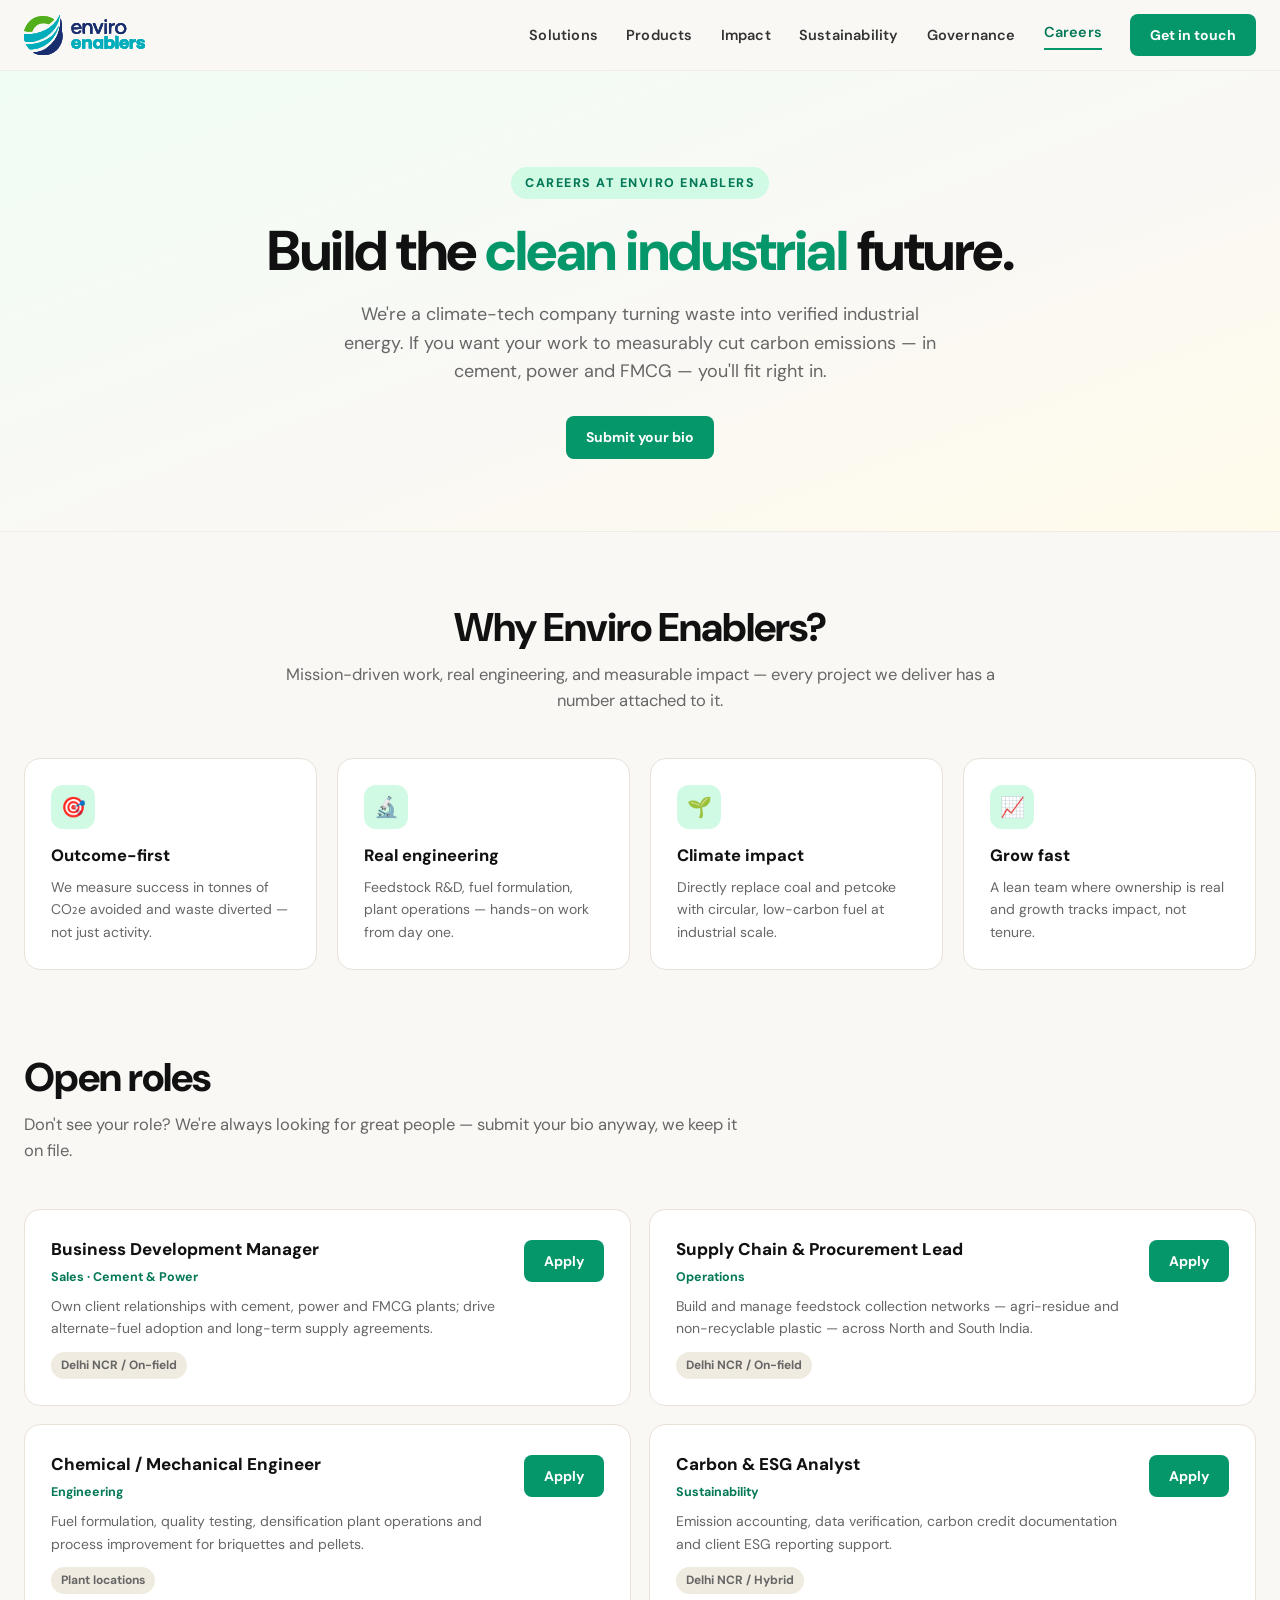
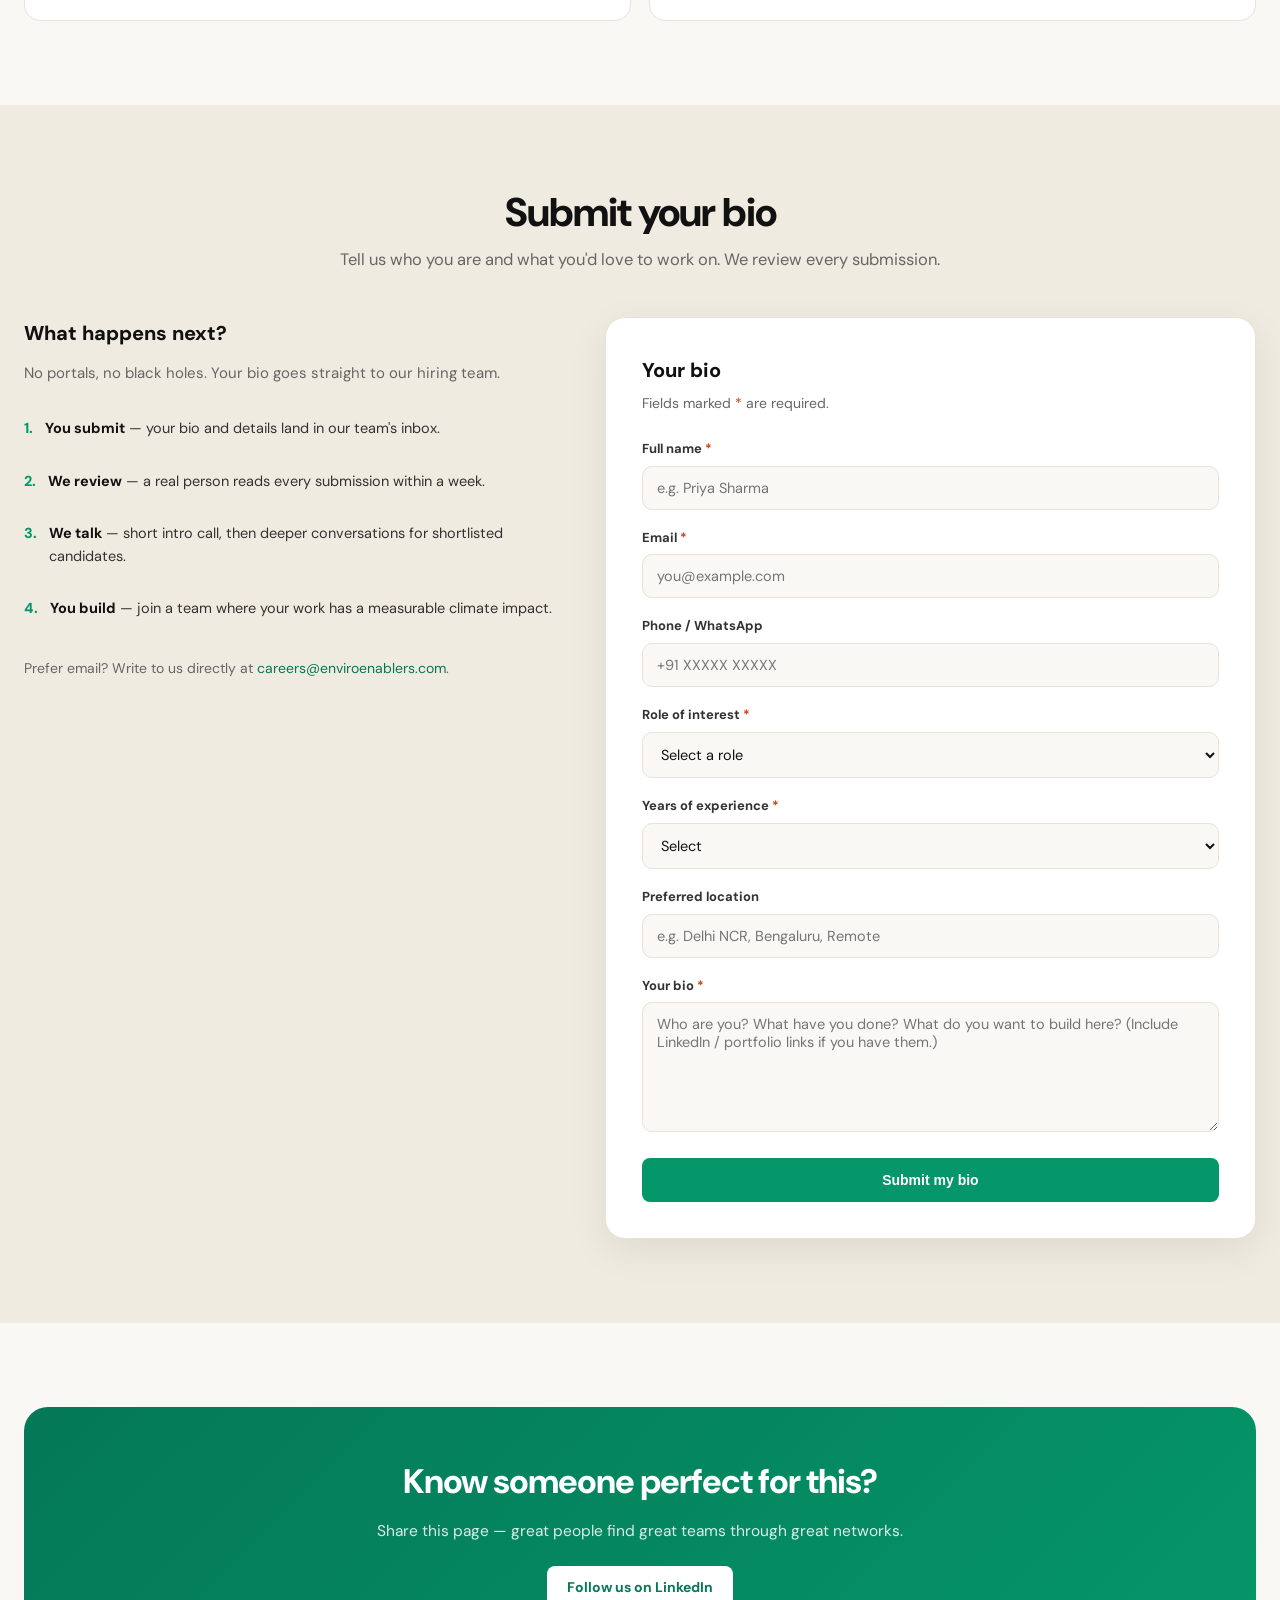
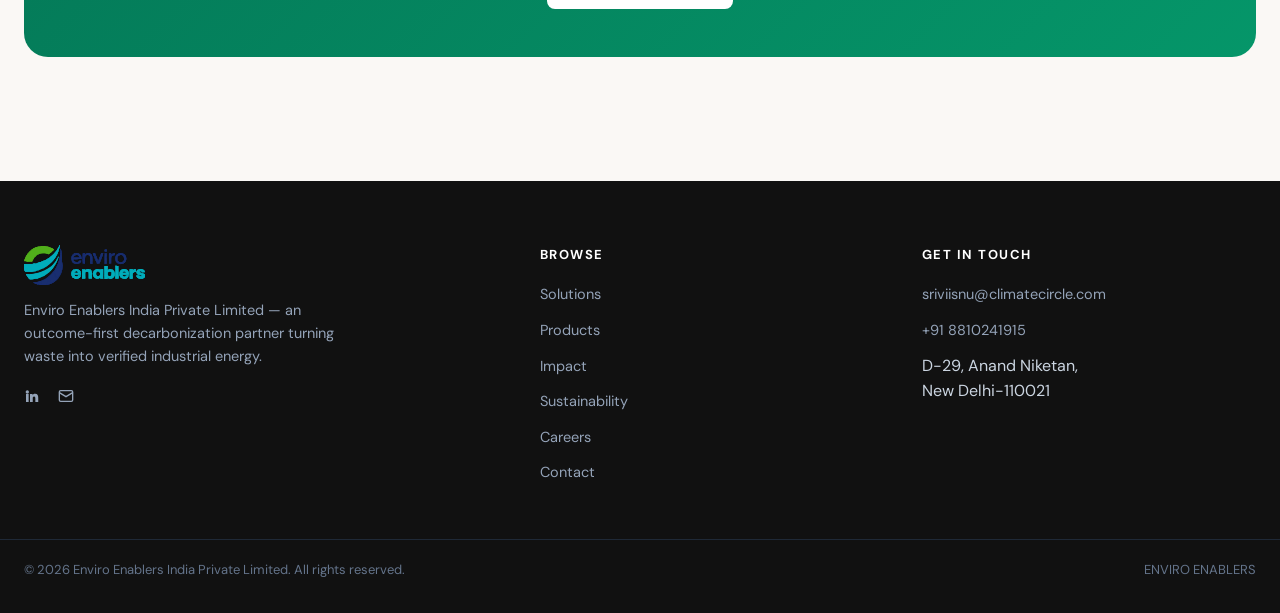
==== commit c7ff51ac: "Restore Nov 8 design (tree of 1124acef) — older pre-Nov-13 layout" ====
--- a/careers.html
+++ b/careers.html
@@ -12,27 +12,157 @@
     <meta property="og:url" content="https://www.enviroenablers.com/careers.html" />
     <meta property="og:title" content="Careers — ENVIRO ENABLERS" />
     <meta property="og:description" content="Work at the intersection of climate action and industry. Submit your bio to Enviro Enablers." />
-    <meta property="og:image" content="https://www.enviroenablers.com/assets/careers-team-1600.jpg" />
+    <meta property="og:image" content="https://www.enviroenablers.com/og-image.png" />
     <meta name="twitter:card" content="summary_large_image" />
     <link rel="preconnect" href="https://fonts.googleapis.com" />
     <link rel="preconnect" href="https://fonts.gstatic.com" crossorigin />
-    <link href="https://fonts.googleapis.com/css2?family=Archivo:wght@400;500;600;700;800;900&family=JetBrains+Mono:wght@400;500&display=swap" rel="stylesheet" />
-    <link rel="preload" as="image" href="assets/careers-team-1600.jpg" />
-    <link rel="stylesheet" href="assets/site.css?v=10" />
+    <link href="https://fonts.googleapis.com/css2?family=DM+Sans:opsz,wght@9..40,400;9..40,500;9..40,600;9..40,700;9..40,800&display=swap" rel="stylesheet" />
+    <style>
+        :root {
+            --paper: #faf8f5;
+            --sand: #f0ebe0;
+            --clay: #e5dcd0;
+            --ink: #111111;
+            --ink-light: #333333;
+            --ink-muted: #666666;
+            --ink-faint: #999999;
+            --emerald: #059669;
+            --emerald-light: #10b981;
+            --emerald-pale: #d1fae5;
+            --emerald-deep: #047857;
+            --rust: #c2410c;
+            --rust-light: #ea580c;
+            --rust-pale: #ffedd5;
+            --slate: #1e293b;
+            --slate-light: #334155;
+            --white: #ffffff;
+            --border: #e8e2d8;
+            --border-light: #f0ebe5;
+            --shadow-sm: 0 1px 2px rgba(0, 0, 0, 0.03);
+            --shadow: 0 4px 20px rgba(0, 0, 0, 0.05);
+            --shadow-lg: 0 12px 40px rgba(0, 0, 0, 0.07);
+            --maxw: 1280px;
+            --ease: cubic-bezier(0.22, 1, 0.36, 1);
+        }
+        *, *::before, *::after { box-sizing: border-box; margin: 0; padding: 0; }
+        html { scroll-behavior: smooth; }
+        body {
+            font-family: 'DM Sans', system-ui, sans-serif;
+            background: var(--paper);
+            color: var(--ink);
+            line-height: 1.6;
+            -webkit-font-smoothing: antialiased;
+        }
+        .maxw { max-width: var(--maxw); margin: 0 auto; padding: 0 24px; }
+        a { color: var(--emerald-deep); text-decoration: none; }
+        a:hover { color: var(--emerald-light); }
+
+        /* NAV */
+        header { position: sticky; top: 0; z-index: 50; background: rgba(250, 248, 245, 0.92); backdrop-filter: blur(10px); border-bottom: 1px solid var(--border-light); }
+        nav { max-width: var(--maxw); margin: 0 auto; padding: 14px 24px; display: flex; align-items: center; justify-content: space-between; }
+        .brand { display: flex; align-items: center; }
+        .brand-logo { height: 40px; width: auto; }
+        .navlinks { display: flex; align-items: center; gap: 28px; }
+        .navlinks a.nl { color: var(--ink-light); font-size: 14.5px; font-weight: 600; letter-spacing: 0.2px; transition: color .2s; }
+        .navlinks a.nl:hover { color: var(--emerald); }
+        .navlinks a.nl.active { color: var(--emerald-deep); border-bottom: 2px solid var(--emerald); padding-bottom: 4px; }
+        .btn { display: inline-block; background: var(--emerald); color: #fff !important; padding: 10px 20px; border-radius: 8px; font-size: 14px; font-weight: 700; transition: background .2s, transform .15s; border: 0; cursor: pointer; }
+        .btn:hover { background: var(--emerald-deep); transform: translateY(-1px); }
+        .menu-btn { display: none; background: none; border: 0; cursor: pointer; color: var(--ink); }
+        .mobnav { display: none; }
+        @media (max-width: 900px) {
+            .navlinks { display: none; }
+            .menu-btn { display: block; }
+            .mobnav { display: flex; flex-direction: column; gap: 0; background: var(--paper); border-top: 1px solid var(--border-light); padding: 8px 24px 16px; }
+            .mobnav.closed { display: none; }
+            .mobnav a { padding: 12px 0; color: var(--ink-light); font-weight: 600; font-size: 15px; border-bottom: 1px solid var(--border-light); }
+            .mobnav a:last-child { border-bottom: 0; }
+        }
+
+        /* HERO */
+        .hero { padding: 96px 0 72px; background: linear-gradient(160deg, #f0fdf4 0%, var(--paper) 55%, #fffbeb 100%); border-bottom: 1px solid var(--border-light); text-align: center; }
+        .kicker { display: inline-block; background: var(--emerald-pale); color: var(--emerald-deep); font-size: 12.5px; font-weight: 800; letter-spacing: 1.5px; text-transform: uppercase; padding: 6px 14px; border-radius: 999px; margin-bottom: 22px; }
+        .hero h1 { font-size: clamp(34px, 4.6vw, 56px); line-height: 1.08; font-weight: 800; letter-spacing: -1.5px; margin-bottom: 18px; max-width: 760px; margin-left: auto; margin-right: auto; }
+        .hero h1 em { font-style: normal; color: var(--emerald); }
+        .hero p.lede { font-size: 18px; color: var(--ink-muted); max-width: 620px; margin: 0 auto 30px; }
+
+        /* VALUES */
+        section { padding: 84px 0; }
+        .sec-head { max-width: 720px; margin-bottom: 44px; }
+        .sec-head.center { margin-left: auto; margin-right: auto; text-align: center; }
+        .sec-head h2 { font-size: clamp(28px, 3.4vw, 40px); font-weight: 800; letter-spacing: -1px; line-height: 1.15; margin-bottom: 12px; }
+        .sec-head p { color: var(--ink-muted); font-size: 16.5px; }
+        .value-grid { display: grid; grid-template-columns: repeat(4, 1fr); gap: 20px; }
+        .value { background: var(--white); border: 1px solid var(--border); border-radius: 16px; padding: 26px; }
+        .value .ico { width: 44px; height: 44px; border-radius: 12px; display: flex; align-items: center; justify-content: center; background: var(--emerald-pale); color: var(--emerald-deep); font-size: 20px; font-weight: 800; margin-bottom: 14px; }
+        .value h3 { font-size: 16.5px; font-weight: 800; margin-bottom: 6px; }
+        .value p { font-size: 14px; color: var(--ink-muted); }
+
+        /* OPEN ROLES */
+        .roles { display: grid; grid-template-columns: 1fr 1fr; gap: 18px; }
+        .role { background: var(--white); border: 1px solid var(--border); border-radius: 16px; padding: 26px; display: flex; justify-content: space-between; gap: 16px; align-items: flex-start; transition: box-shadow .2s; }
+        .role:hover { box-shadow: var(--shadow); }
+        .role h3 { font-size: 17px; font-weight: 800; margin-bottom: 4px; }
+        .role .dept { font-size: 12.5px; color: var(--emerald-deep); font-weight: 700; margin-bottom: 8px; }
+        .role p { font-size: 14px; color: var(--ink-muted); }
+        .role .loc { display: inline-block; margin-top: 12px; font-size: 12px; font-weight: 700; color: var(--ink-muted); background: var(--sand); padding: 4px 10px; border-radius: 999px; }
+        .role .apply { flex-shrink: 0; margin-top: 4px; }
+
+        /* FORM */
+        .form-wrap { display: grid; grid-template-columns: 0.9fr 1.1fr; gap: 48px; align-items: start; }
+        .form-card { background: var(--white); border: 1px solid var(--border); border-radius: 20px; padding: 36px; box-shadow: var(--shadow-lg); }
+        .form-card h3 { font-size: 20px; font-weight: 800; margin-bottom: 6px; }
+        .form-card .sub { color: var(--ink-muted); font-size: 14px; margin-bottom: 24px; }
+        .field { margin-bottom: 18px; }
+        .field label { display: block; font-size: 13px; font-weight: 700; color: var(--ink-light); margin-bottom: 6px; }
+        .field label span { color: var(--rust); }
+        .field input, .field select, .field textarea {
+            width: 100%; padding: 12px 14px; border: 1.5px solid var(--border); border-radius: 10px;
+            font-family: inherit; font-size: 14.5px; color: var(--ink); background: var(--paper); transition: border-color .2s, box-shadow .2s;
+        }
+        .field input:focus, .field select:focus, .field textarea:focus { outline: none; border-color: var(--emerald); box-shadow: 0 0 0 3px var(--emerald-pale); }
+        .field textarea { resize: vertical; min-height: 130px; }
+        .form-note { font-size: 12.5px; color: var(--ink-faint); margin-top: 14px; }
+        .form-side h3 { font-size: 20px; font-weight: 800; margin-bottom: 12px; }
+        .form-side p { color: var(--ink-muted); font-size: 15px; margin-bottom: 18px; }
+        .form-side ul { list-style: none; }
+        .form-side li { padding: 14px 0; border-bottom: 1px solid var(--border-light); display: flex; gap: 12px; align-items: flex-start; font-size: 14.5px; color: var(--ink-light); }
+        .form-side li b { color: var(--ink); }
+        .form-side .dot { color: var(--emerald); font-weight: 800; }
+
+        /* CTA */
+        .cta { background: linear-gradient(135deg, var(--emerald-deep), var(--emerald)); border-radius: 24px; padding: 48px; color: #fff; text-align: center; }
+        .cta h2 { font-size: clamp(26px, 3vw, 34px); font-weight: 800; letter-spacing: -1px; margin-bottom: 10px; }
+        .cta p { color: rgba(255, 255, 255, 0.85); max-width: 560px; margin: 0 auto 22px; font-size: 15.5px; }
+        .cta a.btn { background: #fff; color: var(--emerald-deep) !important; }
+
+        /* FOOTER */
+        footer { background: var(--ink); color: #cbd5e1; padding: 64px 0 32px; margin-top: 40px; }
+        .footer-grid { max-width: var(--maxw); margin: 0 auto; padding: 0 24px; display: grid; grid-template-columns: 1.4fr 1fr 1fr; gap: 48px; }
+        .footer-grid h5 { color: #fff; font-size: 13px; text-transform: uppercase; letter-spacing: 1.5px; margin-bottom: 16px; }
+        .footer-grid ul { list-style: none; }
+        .footer-grid ul li { margin-bottom: 10px; }
+        .footer-grid ul a { color: #94a3b8; font-size: 14.5px; }
+        .footer-grid ul a:hover { color: var(--emerald-light); }
+        .brand-desc { color: #94a3b8; font-size: 14.5px; margin: 14px 0 18px; max-width: 320px; }
+        .socials a { color: #94a3b8; margin-right: 14px; display: inline-block; }
+        .socials a:hover { color: var(--emerald-light); }
+        .footer-bottom { max-width: var(--maxw); margin: 44px auto 0; padding: 20px 24px 0; border-top: 1px solid #1f2937; display: flex; justify-content: space-between; font-size: 13px; color: #64748b; flex-wrap: wrap; gap: 8px; }
+        @media (max-width: 900px) {
+            .value-grid { grid-template-columns: 1fr 1fr; }
+            .roles { grid-template-columns: 1fr; }
+            .form-wrap { grid-template-columns: 1fr; }
+            .footer-grid { grid-template-columns: 1fr; gap: 32px; }
+        }
+        @media (max-width: 560px) { .value-grid { grid-template-columns: 1fr; } .cta { padding: 36px 24px; } .form-card { padding: 26px; } }
+    </style>
 </head>
 <body>
-    <a class="skip-link" href="#main">Skip to content</a>
-
-    <header id="siteHeader">
-        <div class="topbar">
-            <div class="wrap">
-                <span>Careers — Enviro Enablers India Pvt Ltd</span>
-                <span><a href="mailto:careers@enviroenablers.com">careers@enviroenablers.com</a></span>
-            </div>
-        </div>
+
+    <header>
         <nav>
             <a class="brand" href="index.html">
-                <img class="brand-logo" src="logo.webp" alt="Enviro Enablers" width="1100" height="363" />
+                <img class="brand-logo" src="logo.svg" alt="Enviro Enablers">
             </a>
             <div class="navlinks">
                 <a class="nl" href="index.html#solutions">Solutions</a>
@@ -40,70 +170,58 @@
                 <a class="nl" href="index.html#impact">Impact</a>
                 <a class="nl" href="sustainability.html">Sustainability</a>
                 <a class="nl" href="governance.html">Governance</a>
-                <a class="nl" href="careers.html">Careers</a>
-                <a class="btn btn-primary nav-cta" href="#apply">Submit your bio</a>
+                <a class="nl active" href="careers.html">Careers</a>
+                <a class="btn nav-cta" href="index.html#contact">Get in touch</a>
             </div>
             <button class="menu-btn" id="menuBtn" aria-label="Menu" aria-expanded="false" onclick="toggleMenu()">
-                <svg width="24" height="24" viewBox="0 0 24 24" fill="none" stroke="currentColor" stroke-width="2"><line x1="3" y1="7" x2="21" y2="7"/><line x1="3" y1="12" x2="21" y2="12"/><line x1="3" y1="17" x2="21" y2="17"/></svg>
+                <svg width="26" height="26" viewBox="0 0 24 24" fill="none" stroke="currentColor" stroke-width="2.2"><line x1="3" y1="6" x2="21" y2="6"/><line x1="3" y1="12" x2="21" y2="12"/><line x1="3" y1="18" x2="21" y2="18"/></svg>
             </button>
         </nav>
-        <div id="mobnav" class="mobnav">
+        <div id="mobnav" class="mobnav closed">
             <a href="index.html#solutions" onclick="closeMenu()">Solutions</a>
             <a href="index.html#products" onclick="closeMenu()">Products</a>
             <a href="index.html#impact" onclick="closeMenu()">Impact</a>
             <a href="sustainability.html" onclick="closeMenu()">Sustainability</a>
             <a href="governance.html" onclick="closeMenu()">Governance</a>
             <a href="careers.html" onclick="closeMenu()">Careers</a>
-            <a href="#apply" onclick="closeMenu()">Submit your bio</a>
+            <a href="index.html#contact" onclick="closeMenu()">Contact</a>
         </div>
     </header>
 
     <!-- HERO -->
-    <section class="hero page-hero" id="main">
-        <img class="hero-bg" src="assets/careers-team-1600.jpg"
-             srcset="assets/careers-team-1100.jpg 1100w, assets/careers-team-1600.jpg 1600w"
-             sizes="100vw" alt="" aria-hidden="true" width="1600" height="899" fetchpriority="high" />
-        <div class="hero-amb" aria-hidden="true"></div>
-        <div class="wrap">
-            <span class="eyebrow hero-eyebrow">Careers at Enviro Enablers</span>
-            <h1>Build the <span class="dim">clean industrial future.</span></h1>
-            <p class="hero-lede">We turn waste into verified industrial energy for cement, power and FMCG plants. If you want your work to carry a number — tonnes diverted, CO₂e avoided — you'll fit here.</p>
-            <div class="hero-actions">
-                <a class="btn btn-primary" href="#apply">Submit your bio</a>
-                <a class="btn" href="#roles">See open roles</a>
-            </div>
-        </div>
-    </section>
+    <div class="hero">
+        <div class="maxw">
+            <span class="kicker">Careers at Enviro Enablers</span>
+            <h1>Build the <em>clean industrial</em> future.</h1>
+            <p class="lede">We're a climate-tech company turning waste into verified industrial energy. If you want your work to measurably cut carbon emissions — in cement, power and FMCG — you'll fit right in.</p>
+            <a class="btn" href="#apply">Submit your bio</a>
+        </div>
+    </div>
 
     <!-- VALUES -->
-    <section class="solutions-section">
-        <div class="wrap">
-            <div class="sec-head">
-                <span class="eyebrow">Why Enviro Enablers</span>
-                <h2>Mission-driven work, <span class="dim">measurable impact.</span></h2>
-                <p class="lead">Every project we deliver has a number attached to it — not just a milestone.</p>
-            </div>
-            <div class="grid-4">
-                <div class="value-card">
-                    <span class="num">01</span>
+    <section style="padding-top:72px;">
+        <div class="maxw">
+            <div class="sec-head center">
+                <h2>Why Enviro Enablers?</h2>
+                <p>Mission-driven work, real engineering, and measurable impact — every project we deliver has a number attached to it.</p>
+            </div>
+            <div class="value-grid">
+                <div class="value">
                     <div class="ico">🎯</div>
                     <h3>Outcome-first</h3>
-                    <p>We measure success in tonnes of CO₂e avoided and waste diverted, not activity.</p>
-                </div>
-                <div class="value-card">
-                    <span class="num">02</span>
+                    <p>We measure success in tonnes of CO₂e avoided and waste diverted — not just activity.</p>
+                </div>
+                <div class="value">
                     <div class="ico">🔬</div>
                     <h3>Real engineering</h3>
-                    <p>Feedstock R&amp;D, fuel formulation, plant operations — hands-on from day one.</p>
-                </div>
-                <div class="value-card">
-                    <span class="num">03</span>
+                    <p>Feedstock R&D, fuel formulation, plant operations — hands-on work from day one.</p>
+                </div>
+                <div class="value">
                     <div class="ico">🌱</div>
                     <h3>Climate impact</h3>
-                    <p>Replace coal and petcoke with circular, low-carbon fuel at industrial scale.</p>
-                </div>
-                <div class="value-card">
-                    <span class="num">04</span>
+                    <p>Directly replace coal and petcoke with circular, low-carbon fuel at industrial scale.</p>
+                </div>
+                <div class="value">
                     <div class="ico">📈</div>
                     <h3>Grow fast</h3>
                     <p>A lean team where ownership is real and growth tracks impact, not tenure.</p>
@@ -113,12 +231,11 @@
     </section>
 
     <!-- OPEN ROLES -->
-    <section id="roles" class="grey-band">
-        <div class="wrap">
+    <section style="padding-top:0;">
+        <div class="maxw">
             <div class="sec-head">
-                <span class="eyebrow">Open roles · 04</span>
-                <h2>Where we need <span class="dim">people now.</span></h2>
-                <p class="lead">Don't see your role? Submit your bio anyway — we keep every strong profile on file.</p>
+                <h2>Open roles</h2>
+                <p>Don't see your role? We're always looking for great people — submit your bio anyway, we keep it on file.</p>
             </div>
             <div class="roles">
                 <div class="role">
@@ -161,41 +278,42 @@
         </div>
     </section>
 
-    <!-- APPLY -->
-    <section id="apply" class="contact-section dark">
-        <div class="wrap">
-            <div class="contact-split">
-                <div class="contact-info">
-                    <span class="eyebrow">Apply</span>
-                    <h2>Submit your <span class="dim">bio.</span></h2>
-                    <p>Tell us who you are and what you'd love to work on. No portals, no black holes — your bio goes straight to our hiring team.</p>
-                    <ul class="steps">
-                        <li><span class="dot">01</span><span><b>You submit</b> — your bio and details land in our inbox.</span></li>
-                        <li><span class="dot">02</span><span><b>We review</b> — a real person reads every submission within a week.</span></li>
-                        <li><span class="dot">03</span><span><b>We talk</b> — short intro call, then deeper conversations if shortlisted.</span></li>
-                        <li><span class="dot">04</span><span><b>You build</b> — join a team where your work has measurable climate impact.</span></li>
+    <!-- APPLY FORM -->
+    <section id="apply" style="background:var(--sand);">
+        <div class="maxw">
+            <div class="sec-head center">
+                <h2>Submit your bio</h2>
+                <p>Tell us who you are and what you'd love to work on. We review every submission.</p>
+            </div>
+            <div class="form-wrap">
+                <div class="form-side">
+                    <h3>What happens next?</h3>
+                    <p>No portals, no black holes. Your bio goes straight to our hiring team.</p>
+                    <ul>
+                        <li><span class="dot">1.</span><span><b>You submit</b> — your bio and details land in our team's inbox.</span></li>
+                        <li><span class="dot">2.</span><span><b>We review</b> — a real person reads every submission within a week.</span></li>
+                        <li><span class="dot">3.</span><span><b>We talk</b> — short intro call, then deeper conversations for shortlisted candidates.</span></li>
+                        <li><span class="dot">4.</span><span><b>You build</b> — join a team where your work has a measurable climate impact.</span></li>
                     </ul>
-                    <div class="info-row">
-                        <span class="lbl">Prefer email</span>
-                        <a href="mailto:careers@enviroenablers.com">careers@enviroenablers.com</a>
-                    </div>
-                </div>
-
-                <form class="contact-form" id="careerForm" onsubmit="return submitBio(event)">
-                    <div class="form-group">
-                        <label for="name">Full name *</label>
+                    <p style="margin-top:22px;font-size:14px;color:var(--ink-muted);">Prefer email? Write to us directly at <a href="mailto:careers@enviroenablers.com">careers@enviroenablers.com</a>.</p>
+                </div>
+                <form class="form-card" id="careerForm" onsubmit="return submitBio(event)">
+                    <h3>Your bio</h3>
+                    <p class="sub">Fields marked <span style="color:var(--rust);">*</span> are required.</p>
+                    <div class="field">
+                        <label for="name">Full name <span>*</span></label>
                         <input type="text" id="name" name="name" required placeholder="e.g. Priya Sharma" />
                     </div>
-                    <div class="form-group">
-                        <label for="email">Email *</label>
+                    <div class="field">
+                        <label for="email">Email <span>*</span></label>
                         <input type="email" id="email" name="email" required placeholder="you@example.com" />
                     </div>
-                    <div class="form-group">
+                    <div class="field">
                         <label for="phone">Phone / WhatsApp</label>
                         <input type="tel" id="phone" name="phone" placeholder="+91 XXXXX XXXXX" />
                     </div>
-                    <div class="form-group">
-                        <label for="role">Role of interest *</label>
+                    <div class="field">
+                        <label for="role">Role of interest <span>*</span></label>
                         <select id="role" name="role" required>
                             <option value="">Select a role</option>
                             <option>Business Development Manager</option>
@@ -207,8 +325,8 @@
                             <option>Other / Open to anything</option>
                         </select>
                     </div>
-                    <div class="form-group">
-                        <label for="experience">Years of experience *</label>
+                    <div class="field">
+                        <label for="experience">Years of experience <span>*</span></label>
                         <select id="experience" name="experience" required>
                             <option value="">Select</option>
                             <option>0–2 years</option>
@@ -217,16 +335,16 @@
                             <option>10+ years</option>
                         </select>
                     </div>
-                    <div class="form-group">
+                    <div class="field">
                         <label for="location">Preferred location</label>
                         <input type="text" id="location" name="location" placeholder="e.g. Delhi NCR, Bengaluru, Remote" />
                     </div>
-                    <div class="form-group">
-                        <label for="bio">Your bio *</label>
-                        <textarea id="bio" name="bio" rows="5" required placeholder="Who are you? What have you done? What do you want to build here? Add LinkedIn or portfolio links."></textarea>
-                    </div>
-                    <button type="submit" class="btn btn-primary">Submit my bio</button>
-                    <p class="form-feedback" id="formMsg" role="status"></p>
+                    <div class="field">
+                        <label for="bio">Your bio <span>*</span></label>
+                        <textarea id="bio" name="bio" required placeholder="Who are you? What have you done? What do you want to build here? (Include LinkedIn / portfolio links if you have them.)"></textarea>
+                    </div>
+                    <button type="submit" class="btn" style="width:100%;padding:14px;">Submit my bio</button>
+                    <p class="form-note" id="formMsg" style="display:none;"></p>
                 </form>
             </div>
         </div>
@@ -234,73 +352,60 @@
 
     <!-- CTA -->
     <section>
-        <div class="wrap">
-            <div class="cta-band">
-                <div>
-                    <h2>Know someone <span class="dim">perfect for this?</span></h2>
-                    <p>Share this page — great people find great teams through great networks.</p>
-                </div>
+        <div class="maxw">
+            <div class="cta">
+                <h2>Know someone perfect for this?</h2>
+                <p>Share this page — great people find great teams through great networks.</p>
                 <a class="btn" href="https://www.linkedin.com/company/enviro-enablers" target="_blank" rel="noopener">Follow us on LinkedIn</a>
             </div>
         </div>
     </section>
 
+    <!-- FOOTER -->
     <footer>
-        <div class="wrap">
-            <div class="footer-grid">
-                <div>
-                    <a class="brand" href="index.html">
-                        <img class="brand-logo" src="logo.webp" alt="Enviro Enablers" width="1100" height="363" />
-                    </a>
-                    <p class="brand-desc">Enviro Enablers India Private Limited — an outcome-first decarbonization partner turning waste into verified industrial energy.</p>
-                    <div class="socials">
-                        <a href="https://in.linkedin.com/company/enviro-enablers" target="_blank" rel="noopener" aria-label="LinkedIn"><svg width="16" height="16" viewBox="0 0 24 24" fill="currentColor"><path d="M4.98 3.5a2.5 2.5 0 11-.02 5 2.5 2.5 0 01.02-5zM3 9h4v12H3zM9 9h3.8v1.7h.05c.53-1 1.83-2.05 3.77-2.05 4 0 4.75 2.64 4.75 6.07V21H17v-5.4c0-1.29-.02-2.95-1.8-2.95-1.8 0-2.07 1.4-2.07 2.85V21H9z"/></svg></a>
-                        <a href="mailto:careers@enviroenablers.com" aria-label="Email"><svg width="16" height="16" viewBox="0 0 24 24" fill="none" stroke="currentColor" stroke-width="2"><rect x="2" y="4" width="20" height="16" rx="2"/><path d="M22 7l-10 6L2 7"/></svg></a>
-                    </div>
-                </div>
-                <div>
-                    <h3>Company</h3>
-                    <ul>
-                        <li><a href="index.html#solutions">Solutions</a></li>
-                        <li><a href="index.html#products">Products</a></li>
-                        <li><a href="index.html#impact">Impact</a></li>
-                        <li><a href="index.html#leadership">Leadership</a></li>
-                    </ul>
-                </div>
-                <div>
-                    <h3>More</h3>
-                    <ul>
-                        <li><a href="sustainability.html">Sustainability</a></li>
-                        <li><a href="governance.html">Governance</a></li>
-                        <li><a href="careers.html">Careers</a></li>
-                        <li><a href="index.html#contact">Contact</a></li>
-                    </ul>
-                </div>
-                <div>
-                    <h3>Contact</h3>
-                    <ul>
-                        <li><a href="mailto:sriviisnu@climatecircle.com">sriviisnu@climatecircle.com</a></li>
-                        <li><a href="tel:+918810241915">+91 8810241915</a></li>
-                        <li>D-29, Anand Niketan,<br>New Delhi-110021</li>
-                    </ul>
-                </div>
-            </div>
-            <div class="footer-bottom">
-                <span>© 2026 Enviro Enablers India Private Limited. All rights reserved.</span>
-                <span>ENVIRO ENABLERS</span>
-            </div>
+        <div class="footer-grid">
+            <div>
+                <a class="brand" href="index.html">
+                    <img class="brand-logo" src="logo.svg" alt="Enviro Enablers">
+                </a>
+                <p class="brand-desc">Enviro Enablers India Private Limited — an outcome-first decarbonization partner turning waste into verified industrial energy.</p>
+                <div class="socials">
+                    <a href="https://in.linkedin.com/company/enviro-enablers" target="_blank" rel="noopener" aria-label="LinkedIn"><svg width="16" height="16" viewBox="0 0 24 24" fill="currentColor"><path d="M4.98 3.5a2.5 2.5 0 11-.02 5 2.5 2.5 0 01.02-5zM3 9h4v12H3zM9 9h3.8v1.7h.05c.53-1 1.83-2.05 3.77-2.05 4 0 4.75 2.64 4.75 6.07V21H17v-5.4c0-1.29-.02-2.95-1.8-2.95-1.8 0-2.07 1.4-2.07 2.85V21H9z"/></svg></a>
+                    <a href="mailto:sriviisnu@climatecircle.com" aria-label="Email"><svg width="16" height="16" viewBox="0 0 24 24" fill="none" stroke="currentColor" stroke-width="2"><rect x="2" y="4" width="20" height="16" rx="2"/><path d="M22 7l-10 6L2 7"/></svg></a>
+                </div>
+            </div>
+            <div>
+                <h5>Browse</h5>
+                <ul>
+                    <li><a href="index.html#solutions">Solutions</a></li>
+                    <li><a href="index.html#products">Products</a></li>
+                    <li><a href="index.html#impact">Impact</a></li>
+                    <li><a href="sustainability.html">Sustainability</a></li>
+                    <li><a href="careers.html">Careers</a></li>
+                    <li><a href="index.html#contact">Contact</a></li>
+                </ul>
+            </div>
+            <div>
+                <h5>Get in touch</h5>
+                <ul>
+                    <li><a href="mailto:sriviisnu@climatecircle.com">sriviisnu@climatecircle.com</a></li>
+                    <li><a href="tel:+918810241915">+91 8810241915</a></li>
+                    <li>D-29, Anand Niketan,<br>New Delhi-110021</li>
+                </ul>
+            </div>
+        </div>
+        <div class="footer-bottom">
+            <span>© 2026 Enviro Enablers India Private Limited. All rights reserved.</span>
+            <span>ENVIRO ENABLERS</span>
         </div>
     </footer>
 
     <script>
         function toggleMenu() {
-            const m = document.getElementById('mobnav'), b = document.getElementById('menuBtn');
-            const open = m.classList.toggle('open');
-            b.setAttribute('aria-expanded', open ? 'true' : 'false');
+            document.getElementById('mobnav').classList.toggle('closed');
         }
         function closeMenu() {
-            document.getElementById('mobnav').classList.remove('open');
-            document.getElementById('menuBtn').setAttribute('aria-expanded', 'false');
+            document.getElementById('mobnav').classList.add('closed');
         }
         function submitBio(e) {
             e.preventDefault();
@@ -324,13 +429,12 @@
                 '\n--- BIO ---\n' + bio + '\n'
             );
             const msg = document.getElementById('formMsg');
-            msg.textContent = 'Opening your email app — press send to complete your submission.';
+            msg.style.display = 'block';
+            msg.textContent = 'Opening your email app — please press send to complete your submission.';
+            msg.style.color = 'var(--emerald-deep)';
             window.location.href = 'mailto:careers@enviroenablers.com?subject=' + subject + '&body=' + body;
             return false;
         }
-        const header = document.getElementById('siteHeader');
-        addEventListener('scroll', () => header.classList.toggle('scrolled', scrollY > 15), { passive: true });
-        header.classList.toggle('scrolled', scrollY > 15);
     </script>
 </body>
 </html>
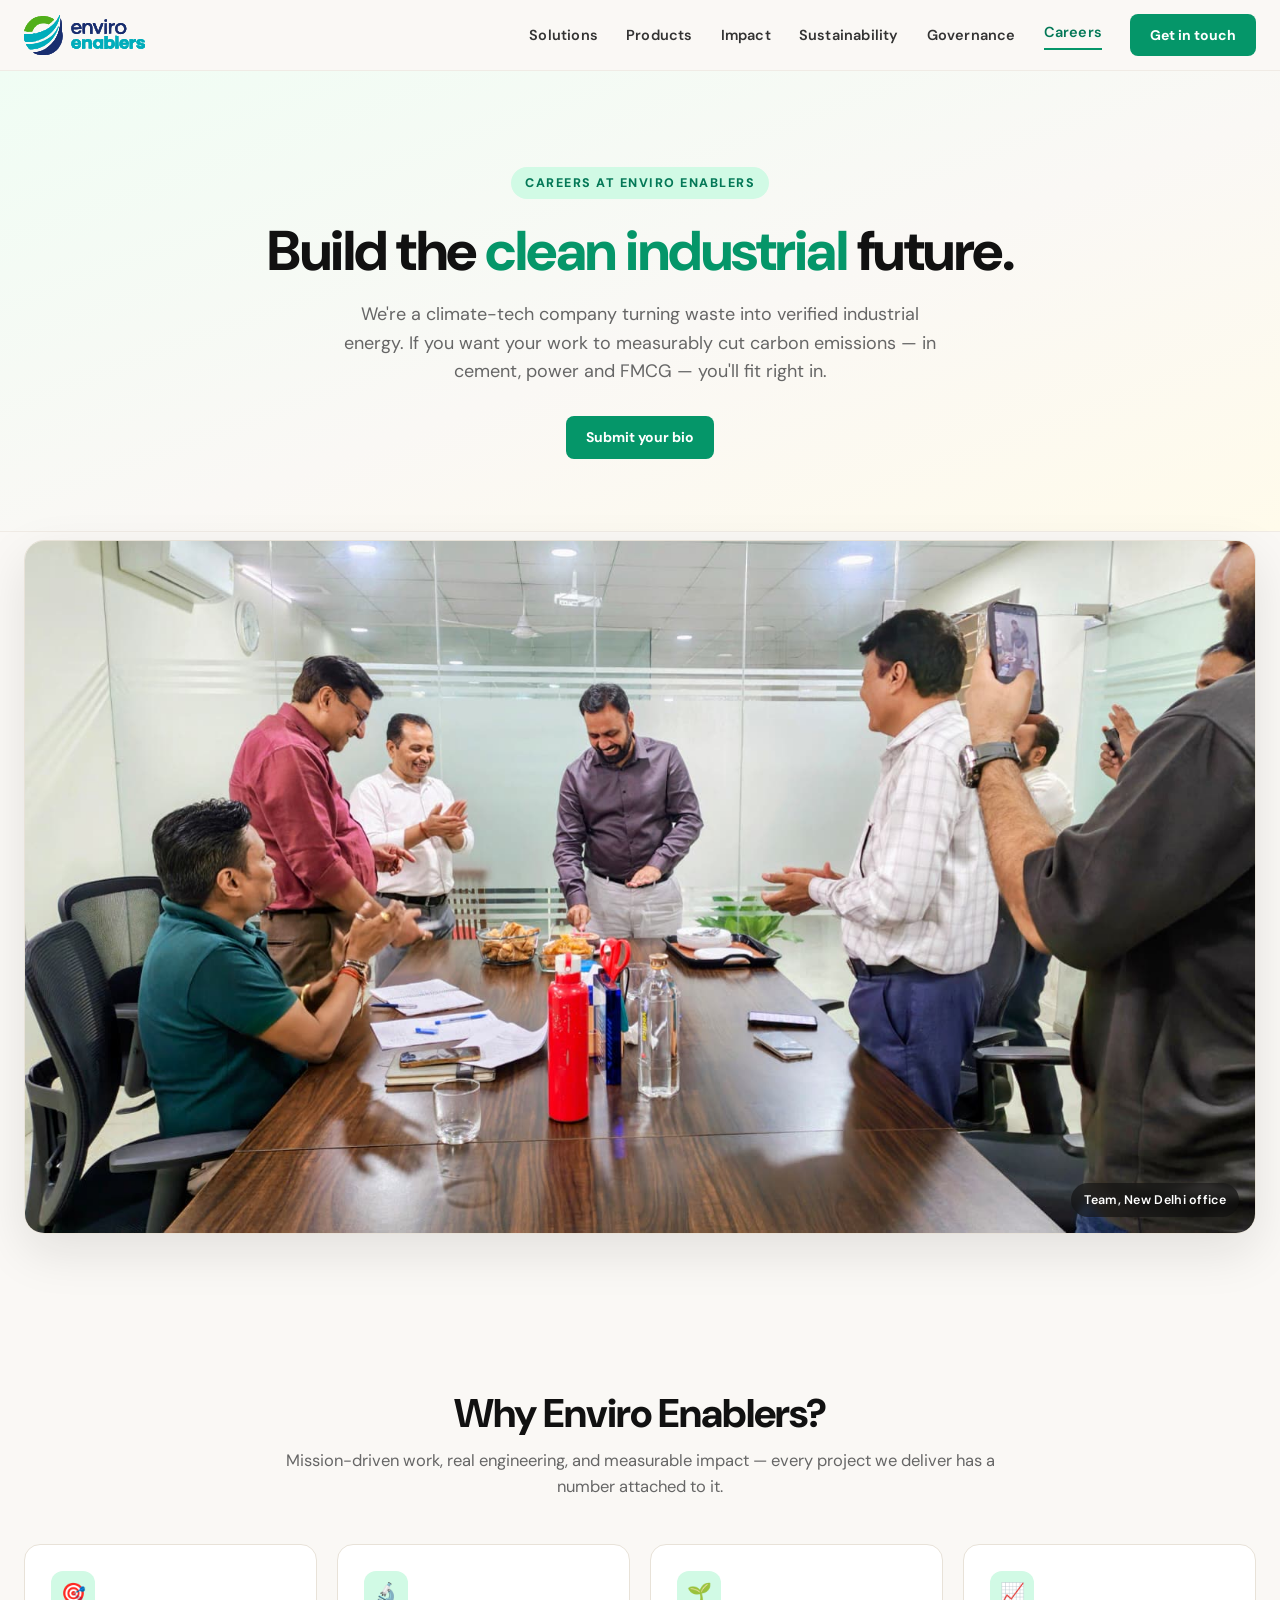
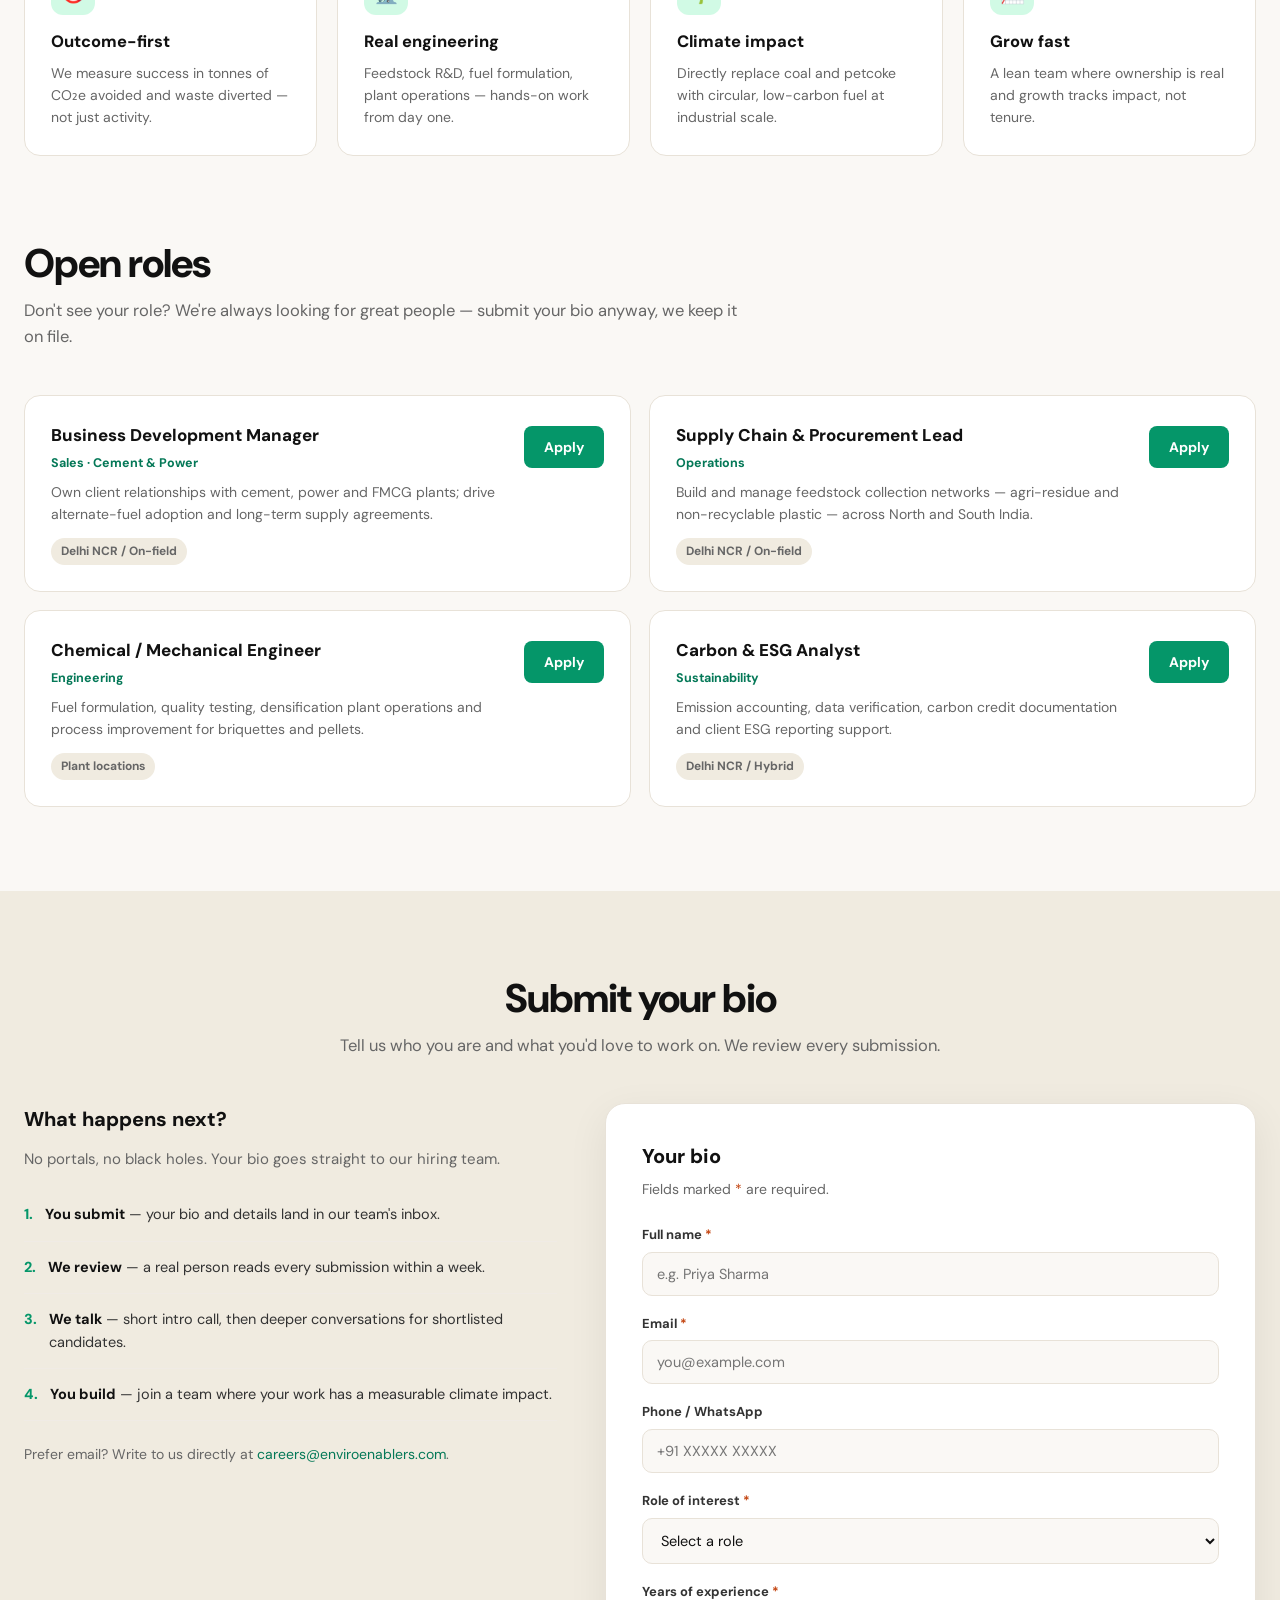
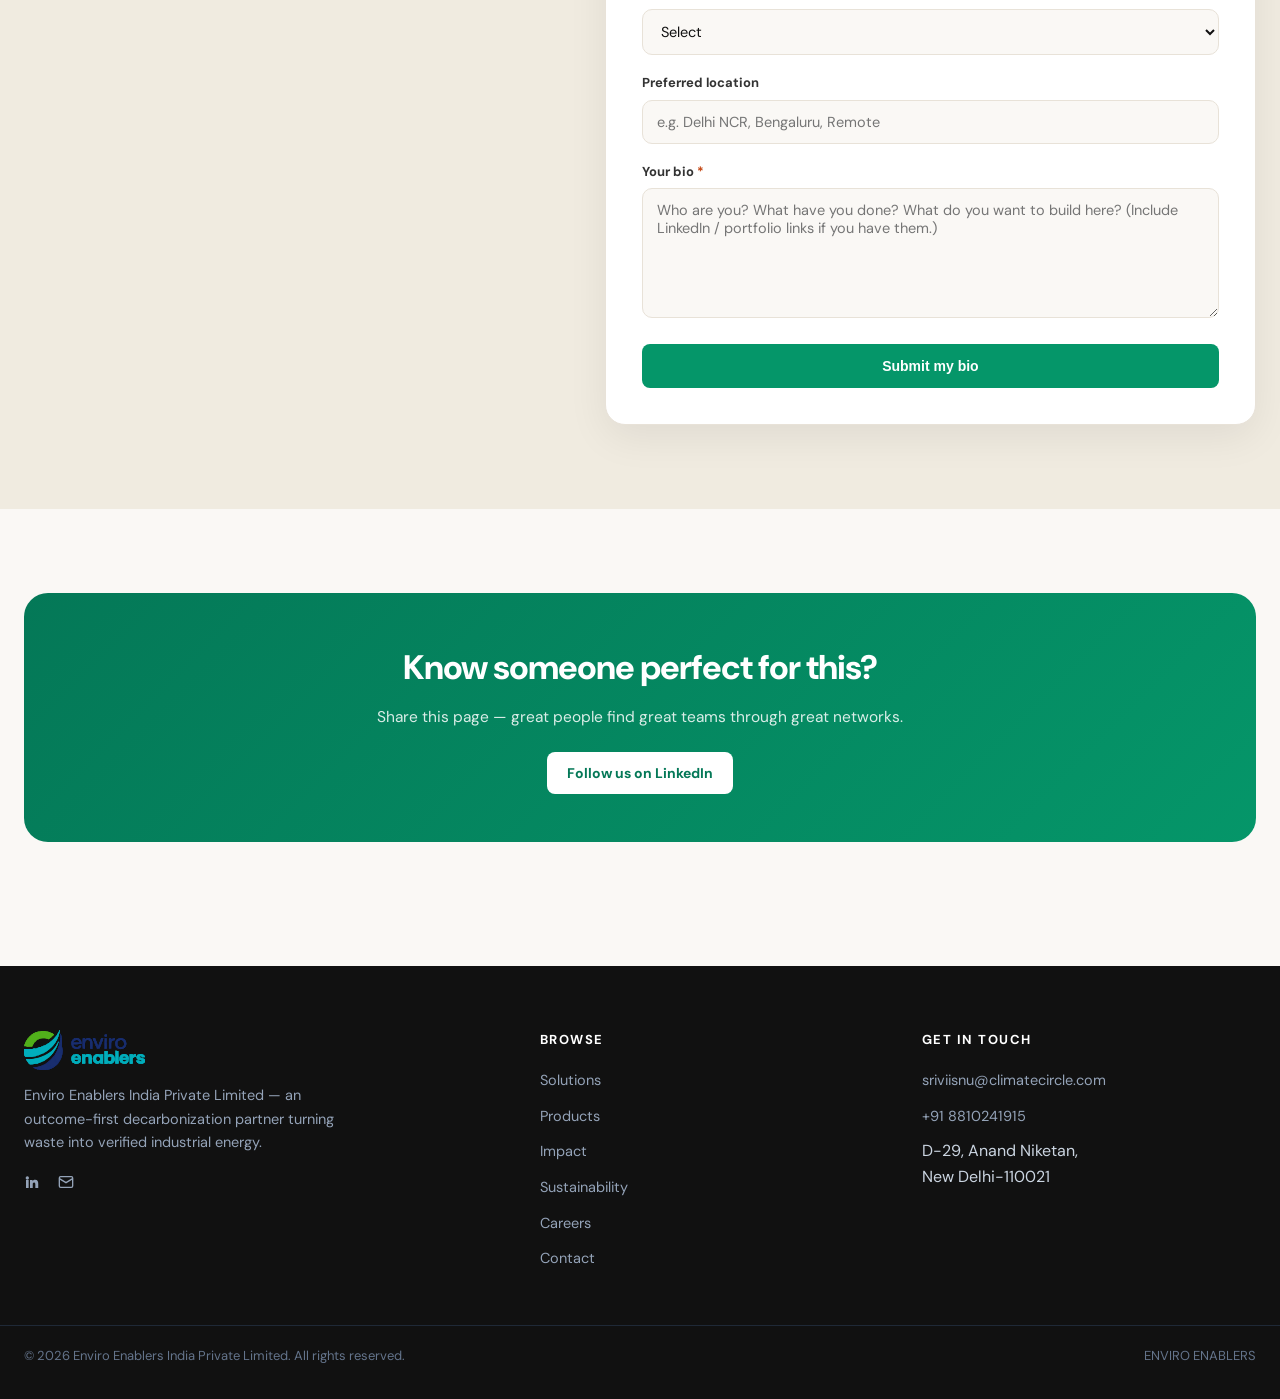
==== commit 44f25f3d: "Careers: Life at EE band with team photo + og:image" ====
--- a/careers.html
+++ b/careers.html
@@ -12,7 +12,7 @@
     <meta property="og:url" content="https://www.enviroenablers.com/careers.html" />
     <meta property="og:title" content="Careers — ENVIRO ENABLERS" />
     <meta property="og:description" content="Work at the intersection of climate action and industry. Submit your bio to Enviro Enablers." />
-    <meta property="og:image" content="https://www.enviroenablers.com/og-image.png" />
+    <meta property="og:image" content="https://www.enviroenablers.com/assets/careers-team-1600.jpg" />
     <meta name="twitter:card" content="summary_large_image" />
     <link rel="preconnect" href="https://fonts.googleapis.com" />
     <link rel="preconnect" href="https://fonts.gstatic.com" crossorigin />
@@ -86,6 +86,14 @@
         .hero h1 em { font-style: normal; color: var(--emerald); }
         .hero p.lede { font-size: 18px; color: var(--ink-muted); max-width: 620px; margin: 0 auto 30px; }
 
+
+        /* LIFE AT EE */
+        .life { padding: 8px 0 84px; }
+        .team-shot { margin: 0; position: relative; border-radius: 20px; overflow: hidden; border: 1px solid var(--border); box-shadow: 0 18px 50px rgba(17,17,17,0.10); }
+        .team-shot img { display: block; width: 100%; height: auto; }
+        .team-shot figcaption { position: absolute; right: 16px; bottom: 16px; background: rgba(17,17,17,0.62); color: #fff; font-size: 12.5px; font-weight: 600; letter-spacing: .3px; padding: 7px 13px; border-radius: 999px; backdrop-filter: blur(4px); }
+        @media (max-width: 760px) { .team-shot figcaption { right: 10px; bottom: 10px; font-size: 11px; padding: 5px 10px; } }
+
         /* VALUES */
         section { padding: 84px 0; }
         .sec-head { max-width: 720px; margin-bottom: 44px; }
@@ -198,6 +206,17 @@
         </div>
     </div>
 
+
+    <!-- LIFE AT EE -->
+    <section class="life">
+        <div class="maxw">
+            <figure class="team-shot">
+                <img src="assets/careers-team-1600.jpg" width="1600" height="899" loading="lazy" alt="The Enviro Enablers team celebrating in the New Delhi office" />
+                <figcaption>Team, New Delhi office</figcaption>
+            </figure>
+        </div>
+    </section>
+
     <!-- VALUES -->
     <section style="padding-top:72px;">
         <div class="maxw">
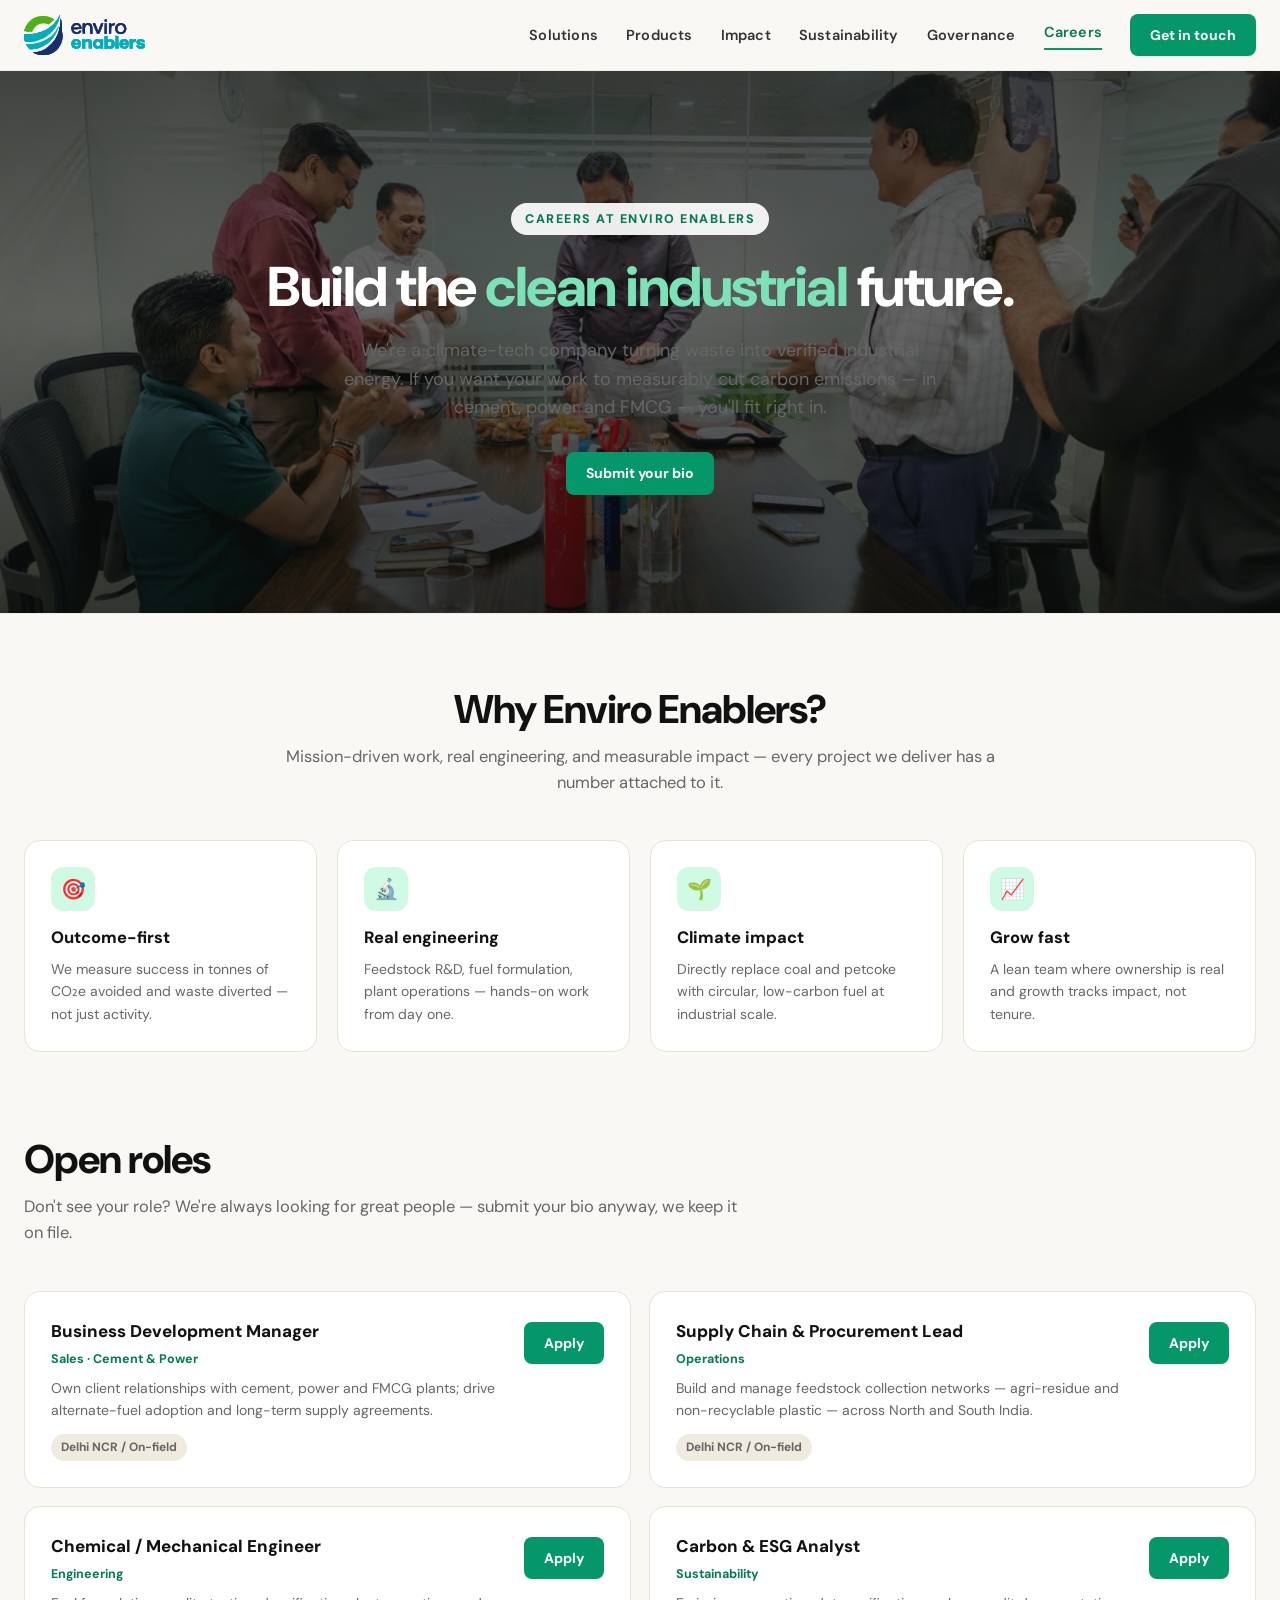
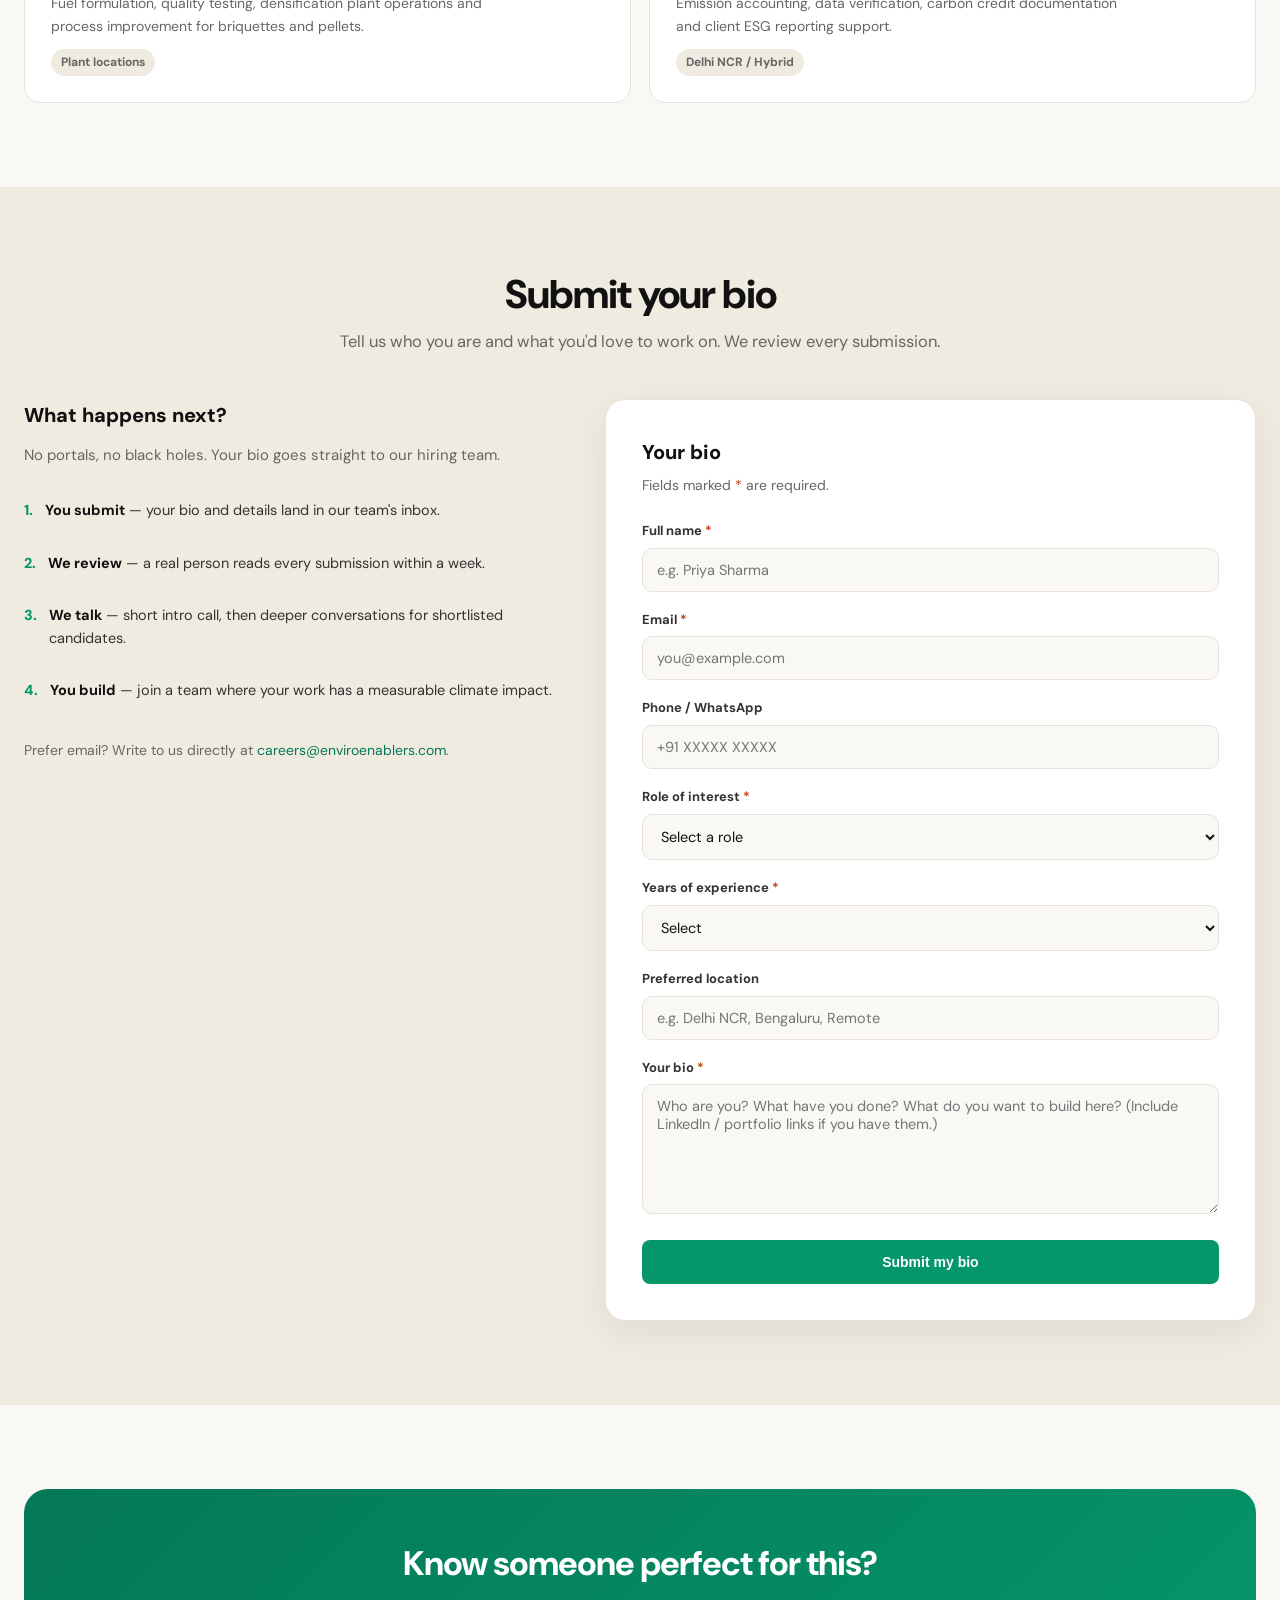
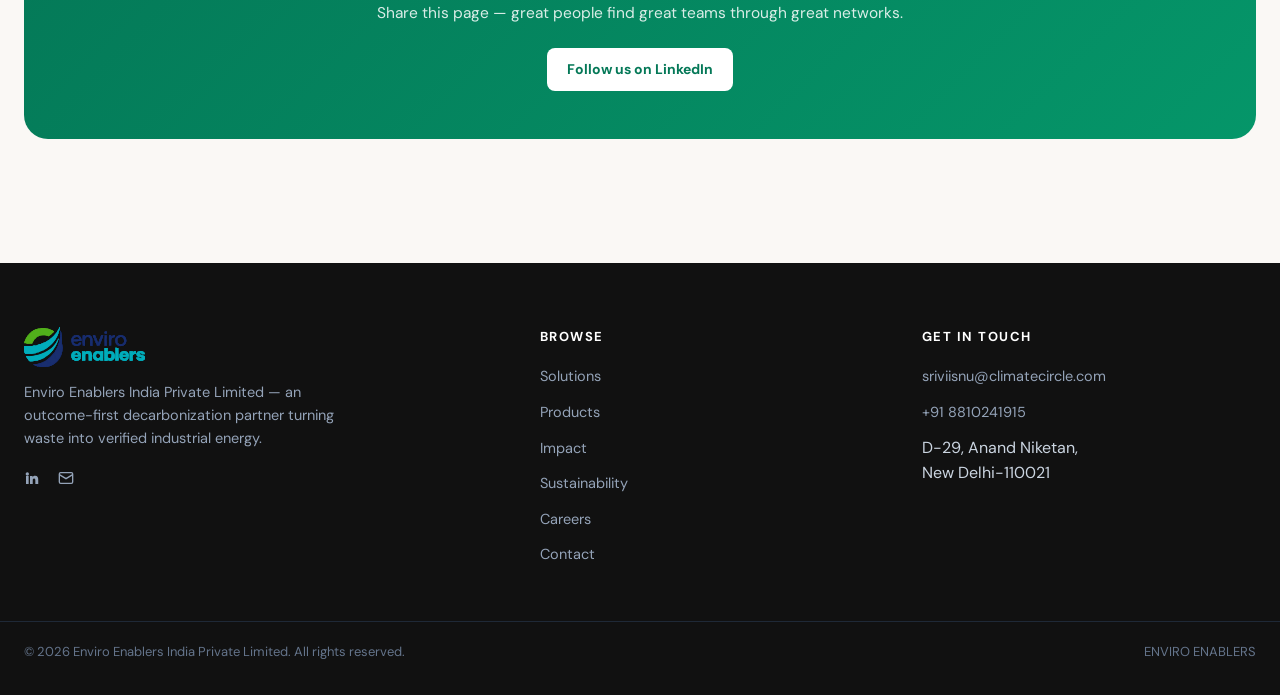
==== commit d37a2e1d: "Careers: team photo as hero background, headline over it" ====
--- a/careers.html
+++ b/careers.html
@@ -80,19 +80,17 @@
         }
 
         /* HERO */
-        .hero { padding: 96px 0 72px; background: linear-gradient(160deg, #f0fdf4 0%, var(--paper) 55%, #fffbeb 100%); border-bottom: 1px solid var(--border-light); text-align: center; }
-        .kicker { display: inline-block; background: var(--emerald-pale); color: var(--emerald-deep); font-size: 12.5px; font-weight: 800; letter-spacing: 1.5px; text-transform: uppercase; padding: 6px 14px; border-radius: 999px; margin-bottom: 22px; }
+        .hero { position: relative; padding: 132px 0 118px; text-align: center; background: #0f1210 url('assets/careers-team-1600.jpg') center 38% / cover no-repeat; border-bottom: 1px solid var(--border-light); }
+        .hero::before { content: ''; position: absolute; inset: 0; background: linear-gradient(180deg, rgba(10,14,12,0.74) 0%, rgba(10,14,12,0.62) 45%, rgba(10,14,12,0.80) 100%); }
+        .hero .maxw { position: relative; z-index: 2; }
+        .hero h1, .hero h1 em { color: #fff; }
+        .hero p.lede { color: rgba(255,255,255,0.90); }
+        .kicker { display: inline-block; background: rgba(255,255,255,0.92); color: var(--emerald-deep); backdrop-filter: blur(4px); font-size: 12.5px; font-weight: 800; letter-spacing: 1.5px; text-transform: uppercase; padding: 6px 14px; border-radius: 999px; margin-bottom: 22px; }
         .hero h1 { font-size: clamp(34px, 4.6vw, 56px); line-height: 1.08; font-weight: 800; letter-spacing: -1.5px; margin-bottom: 18px; max-width: 760px; margin-left: auto; margin-right: auto; }
-        .hero h1 em { font-style: normal; color: var(--emerald); }
+        .hero h1 em { font-style: normal; color: #7ee2b8; }
         .hero p.lede { font-size: 18px; color: var(--ink-muted); max-width: 620px; margin: 0 auto 30px; }
 
 
-        /* LIFE AT EE */
-        .life { padding: 8px 0 84px; }
-        .team-shot { margin: 0; position: relative; border-radius: 20px; overflow: hidden; border: 1px solid var(--border); box-shadow: 0 18px 50px rgba(17,17,17,0.10); }
-        .team-shot img { display: block; width: 100%; height: auto; }
-        .team-shot figcaption { position: absolute; right: 16px; bottom: 16px; background: rgba(17,17,17,0.62); color: #fff; font-size: 12.5px; font-weight: 600; letter-spacing: .3px; padding: 7px 13px; border-radius: 999px; backdrop-filter: blur(4px); }
-        @media (max-width: 760px) { .team-shot figcaption { right: 10px; bottom: 10px; font-size: 11px; padding: 5px 10px; } }
 
         /* VALUES */
         section { padding: 84px 0; }
@@ -207,15 +205,6 @@
     </div>
 
 
-    <!-- LIFE AT EE -->
-    <section class="life">
-        <div class="maxw">
-            <figure class="team-shot">
-                <img src="assets/careers-team-1600.jpg" width="1600" height="899" loading="lazy" alt="The Enviro Enablers team celebrating in the New Delhi office" />
-                <figcaption>Team, New Delhi office</figcaption>
-            </figure>
-        </div>
-    </section>
 
     <!-- VALUES -->
     <section style="padding-top:72px;">
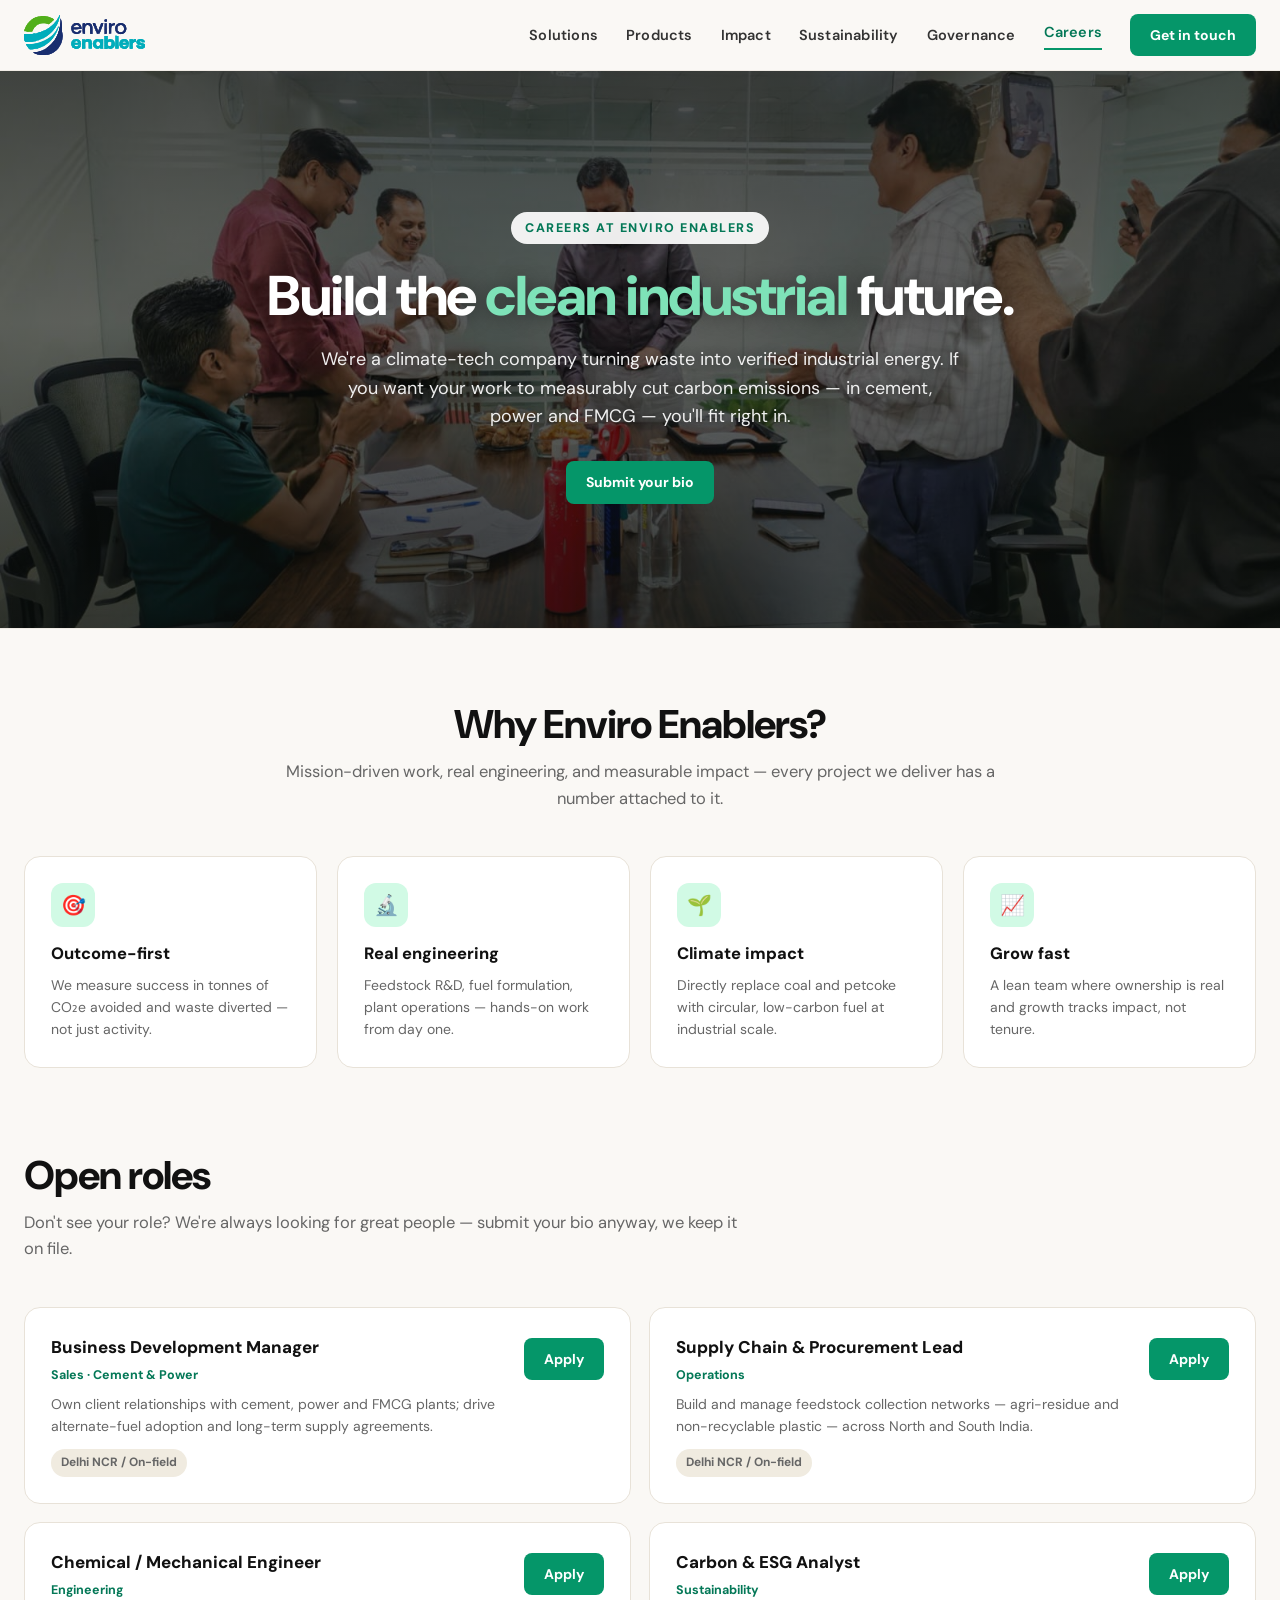
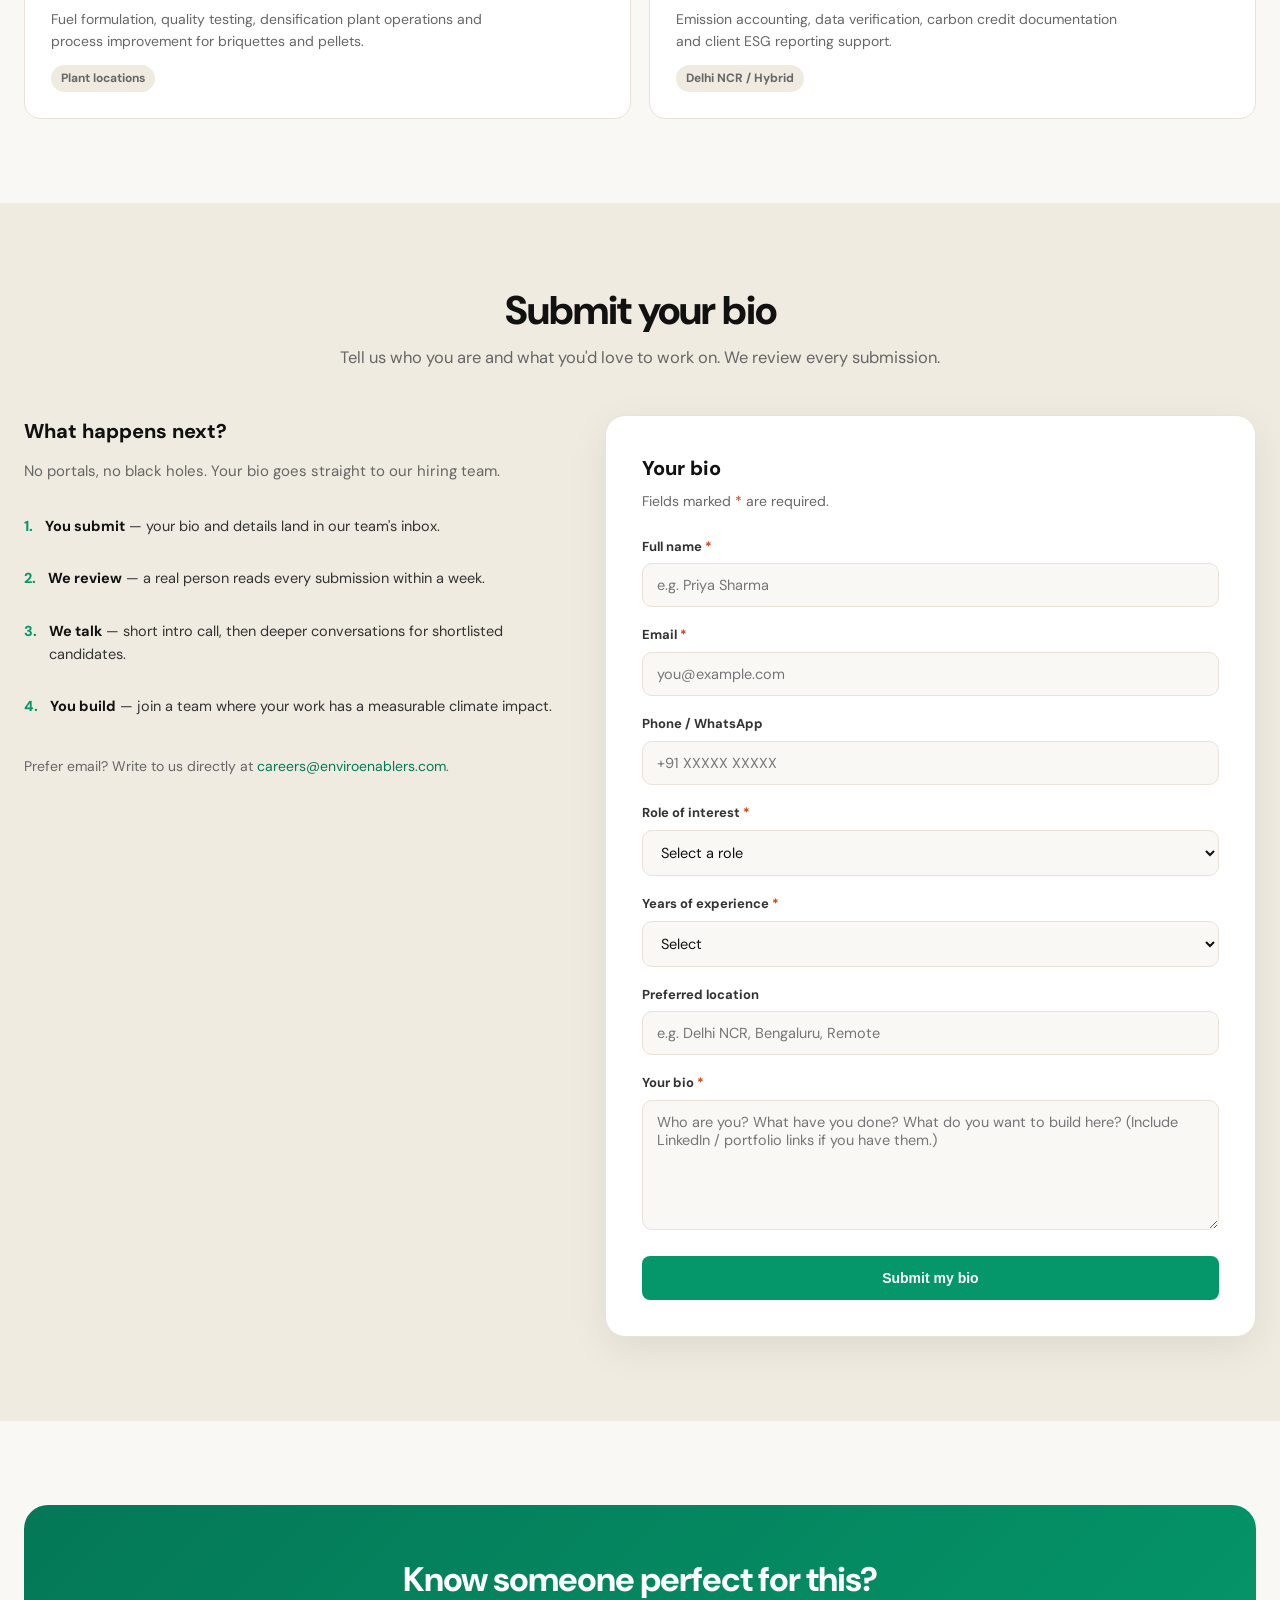
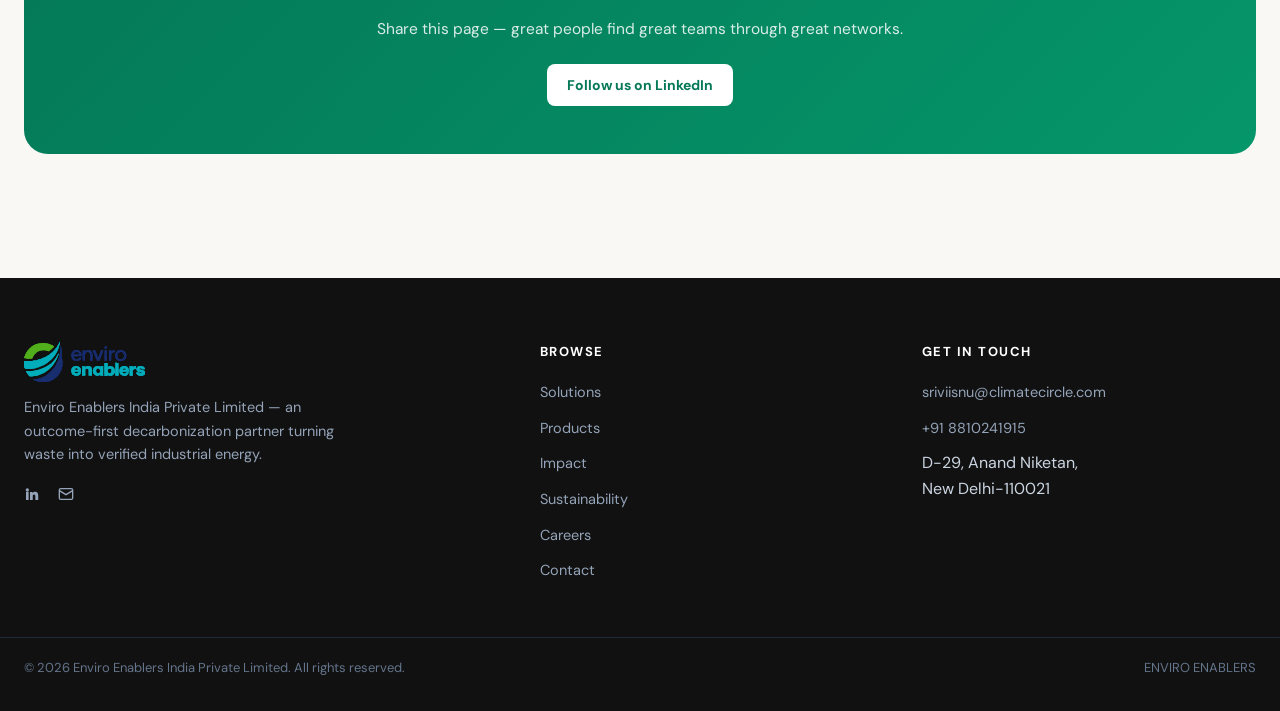
==== commit 7b6702d3: "Careers: team photo as hero background, headline over it" ====
--- a/careers.html
+++ b/careers.html
@@ -80,15 +80,15 @@
         }
 
         /* HERO */
-        .hero { position: relative; padding: 132px 0 118px; text-align: center; background: #0f1210 url('assets/careers-team-1600.jpg') center 38% / cover no-repeat; border-bottom: 1px solid var(--border-light); }
+        .hero { position: relative; min-height: 62vh; display: flex; align-items: center; padding: 120px 0 104px; text-align: center; background: #0f1210 url('assets/careers-team-1600.jpg') center 38% / cover no-repeat; border-bottom: 1px solid var(--border-light); }
         .hero::before { content: ''; position: absolute; inset: 0; background: linear-gradient(180deg, rgba(10,14,12,0.74) 0%, rgba(10,14,12,0.62) 45%, rgba(10,14,12,0.80) 100%); }
-        .hero .maxw { position: relative; z-index: 2; }
-        .hero h1, .hero h1 em { color: #fff; }
+        .hero .maxw { position: relative; z-index: 2; width: 100%; }
+        .hero h1, .hero h1 em { color: #fff; text-shadow: 0 2px 22px rgba(0,0,0,0.45); }
         .hero p.lede { color: rgba(255,255,255,0.90); }
         .kicker { display: inline-block; background: rgba(255,255,255,0.92); color: var(--emerald-deep); backdrop-filter: blur(4px); font-size: 12.5px; font-weight: 800; letter-spacing: 1.5px; text-transform: uppercase; padding: 6px 14px; border-radius: 999px; margin-bottom: 22px; }
         .hero h1 { font-size: clamp(34px, 4.6vw, 56px); line-height: 1.08; font-weight: 800; letter-spacing: -1.5px; margin-bottom: 18px; max-width: 760px; margin-left: auto; margin-right: auto; }
         .hero h1 em { font-style: normal; color: #7ee2b8; }
-        .hero p.lede { font-size: 18px; color: var(--ink-muted); max-width: 620px; margin: 0 auto 30px; }
+        .hero p.lede { font-size: 18px; color: rgba(255,255,255,0.92); max-width: 640px; margin: 0 auto 30px; text-shadow: 0 1px 12px rgba(0,0,0,0.45); }
 
 
 
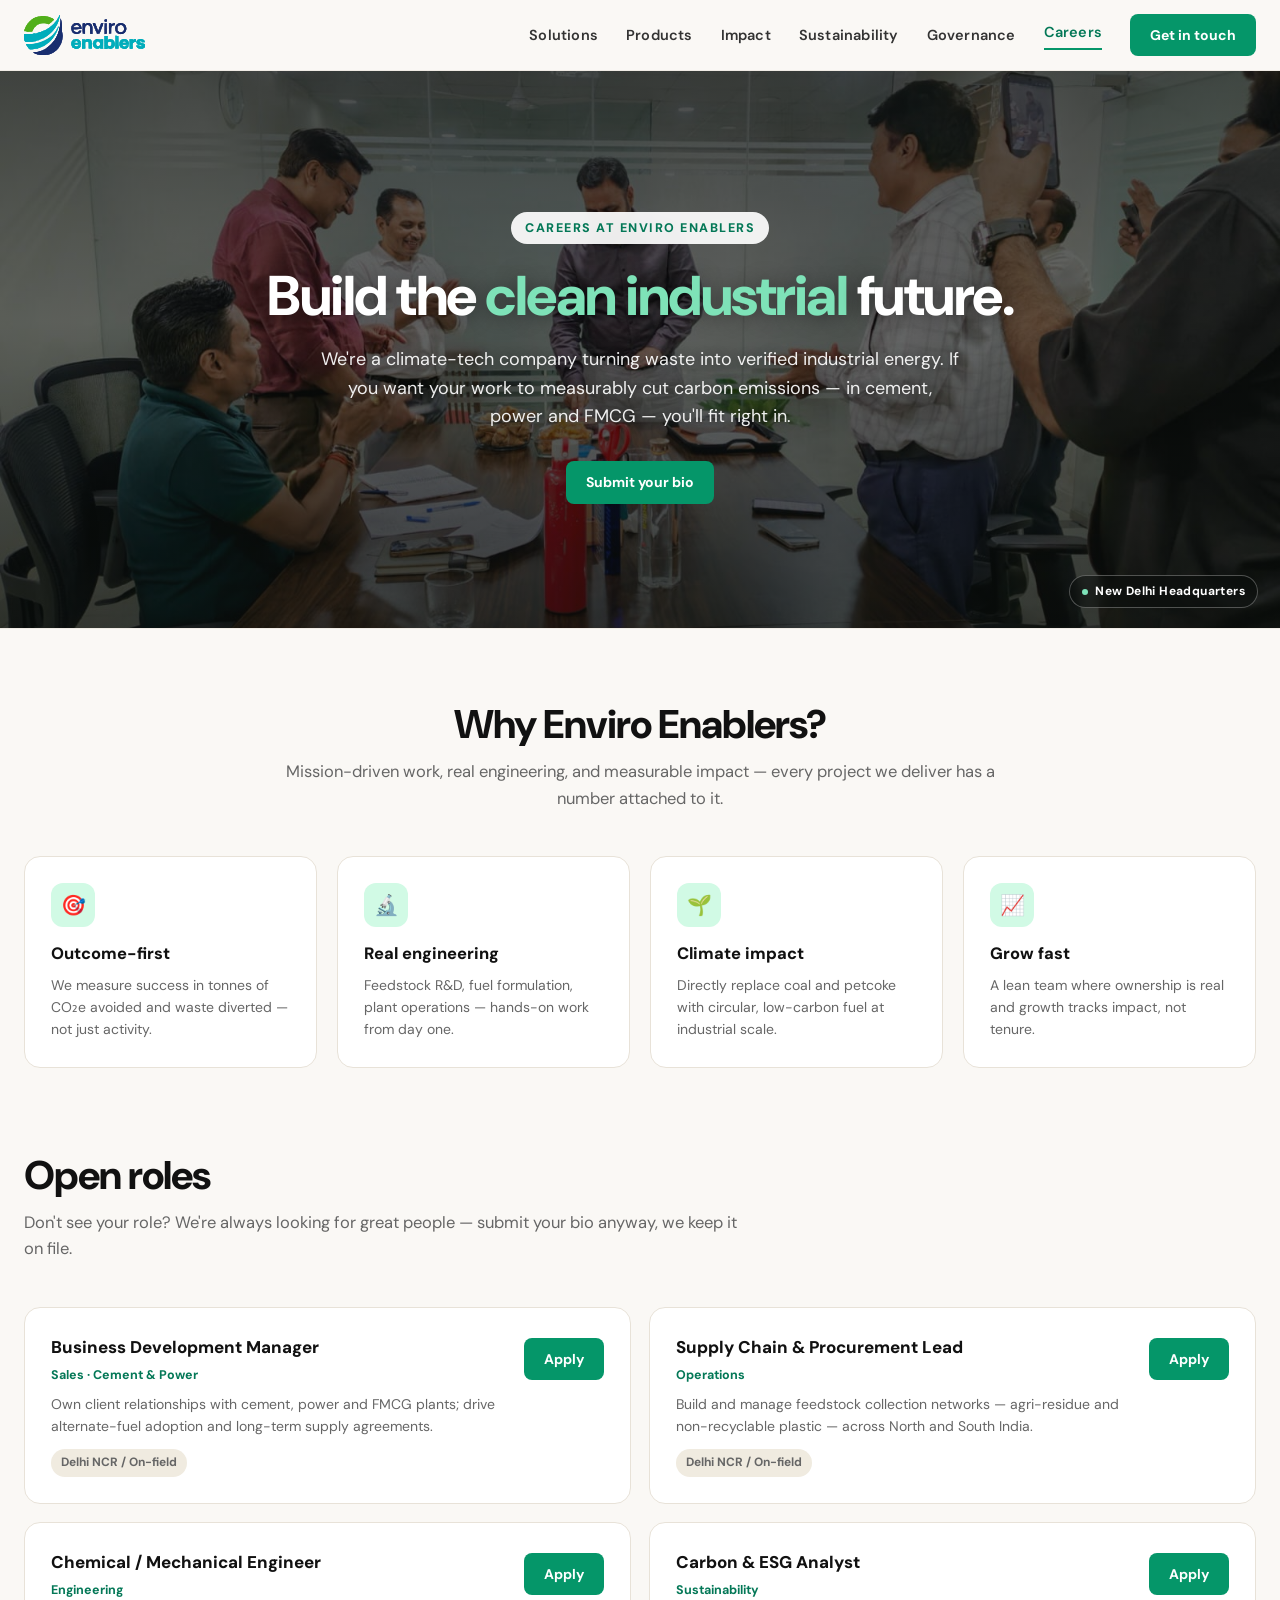
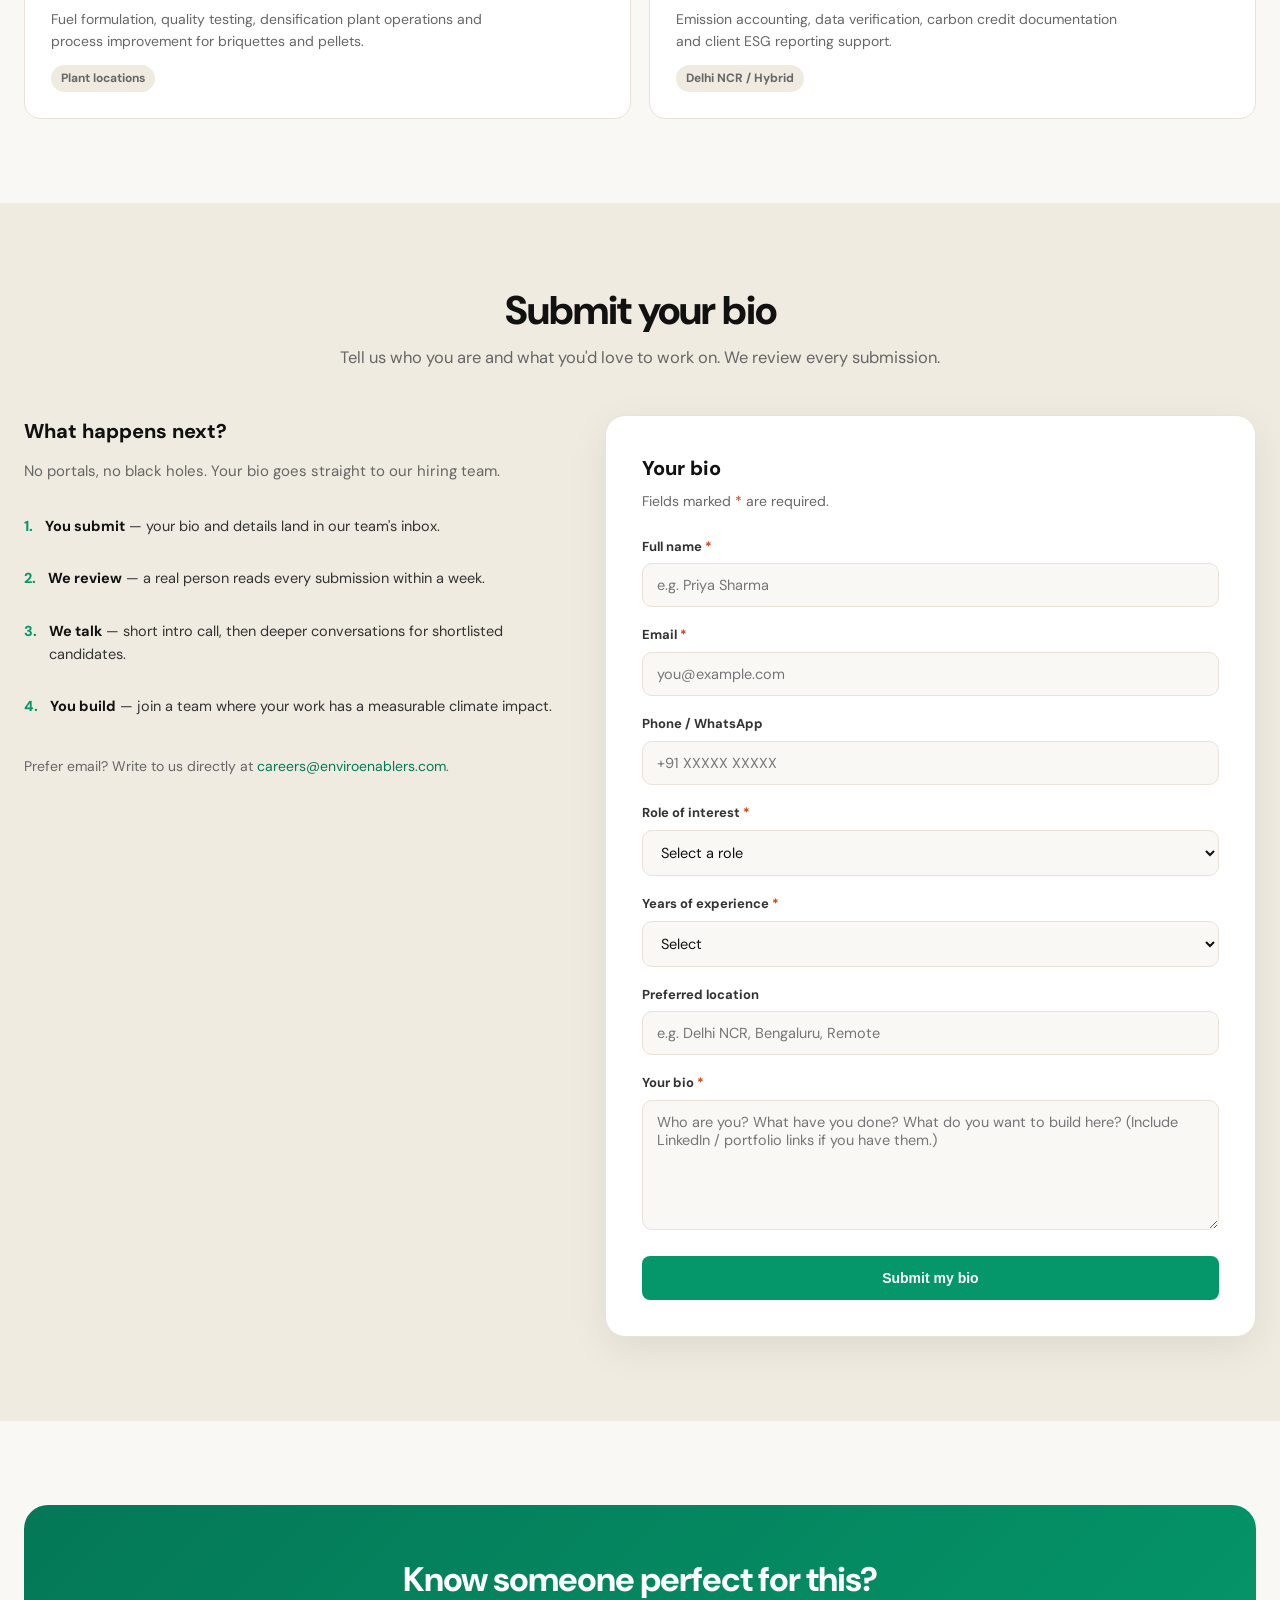
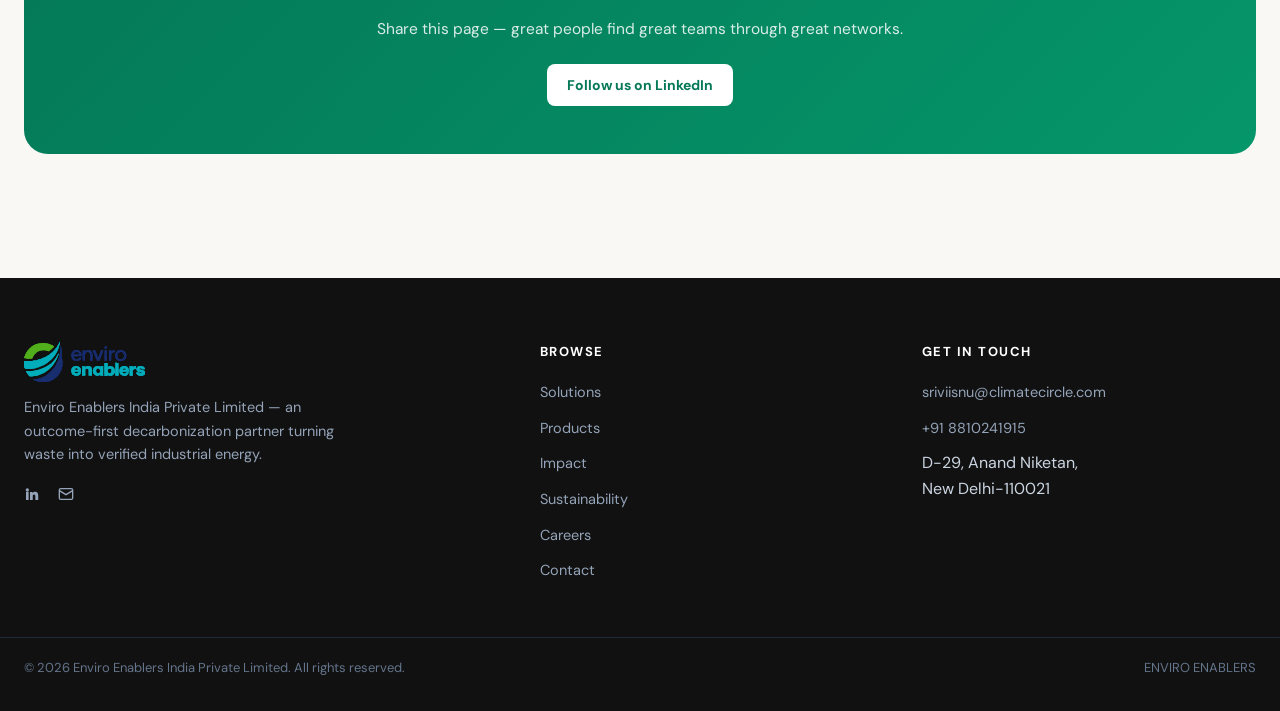
==== commit a48d50fb: "Careers: team photo as hero background, headline over it" ====
--- a/careers.html
+++ b/careers.html
@@ -83,8 +83,10 @@
         .hero { position: relative; min-height: 62vh; display: flex; align-items: center; padding: 120px 0 104px; text-align: center; background: #0f1210 url('assets/careers-team-1600.jpg') center 38% / cover no-repeat; border-bottom: 1px solid var(--border-light); }
         .hero::before { content: ''; position: absolute; inset: 0; background: linear-gradient(180deg, rgba(10,14,12,0.74) 0%, rgba(10,14,12,0.62) 45%, rgba(10,14,12,0.80) 100%); }
         .hero .maxw { position: relative; z-index: 2; width: 100%; }
+        .hq { position: absolute; right: 22px; bottom: 20px; z-index: 3; display: inline-flex; align-items: center; gap: 7px; background: rgba(10,14,12,0.55); border: 1px solid rgba(255,255,255,0.28); color: #fff; font-size: 12px; font-weight: 700; letter-spacing: .4px; padding: 6px 12px; border-radius: 999px; backdrop-filter: blur(6px); }
+        .hq i { width: 6px; height: 6px; border-radius: 50%; background: #7ee2b8; display: block; }
+        @media (max-width: 700px) { .hq { right: 12px; bottom: 12px; font-size: 10.5px; padding: 5px 10px; } }
         .hero h1, .hero h1 em { color: #fff; text-shadow: 0 2px 22px rgba(0,0,0,0.45); }
-        .hero p.lede { color: rgba(255,255,255,0.90); }
         .kicker { display: inline-block; background: rgba(255,255,255,0.92); color: var(--emerald-deep); backdrop-filter: blur(4px); font-size: 12.5px; font-weight: 800; letter-spacing: 1.5px; text-transform: uppercase; padding: 6px 14px; border-radius: 999px; margin-bottom: 22px; }
         .hero h1 { font-size: clamp(34px, 4.6vw, 56px); line-height: 1.08; font-weight: 800; letter-spacing: -1.5px; margin-bottom: 18px; max-width: 760px; margin-left: auto; margin-right: auto; }
         .hero h1 em { font-style: normal; color: #7ee2b8; }
@@ -202,6 +204,7 @@
             <p class="lede">We're a climate-tech company turning waste into verified industrial energy. If you want your work to measurably cut carbon emissions — in cement, power and FMCG — you'll fit right in.</p>
             <a class="btn" href="#apply">Submit your bio</a>
         </div>
+        <span class="hq"><i></i>New Delhi Headquarters</span>
     </div>
 
 
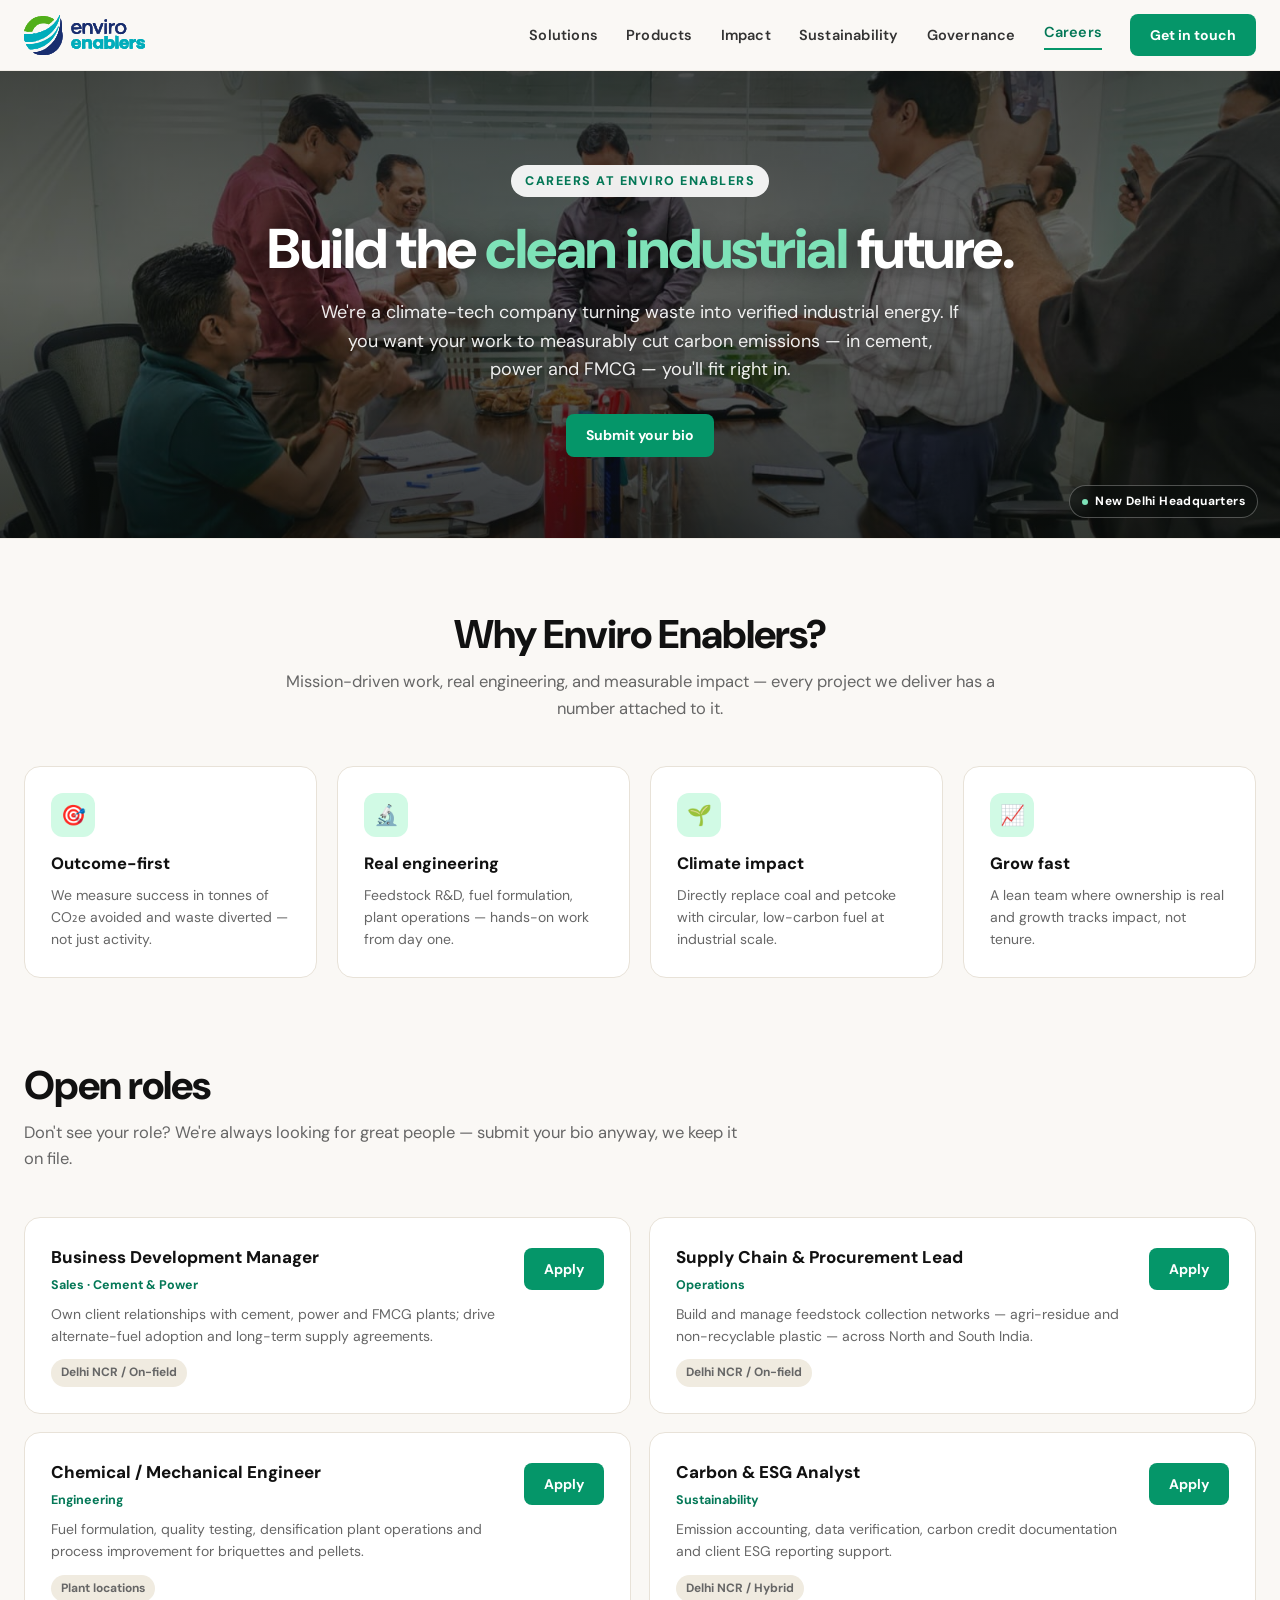
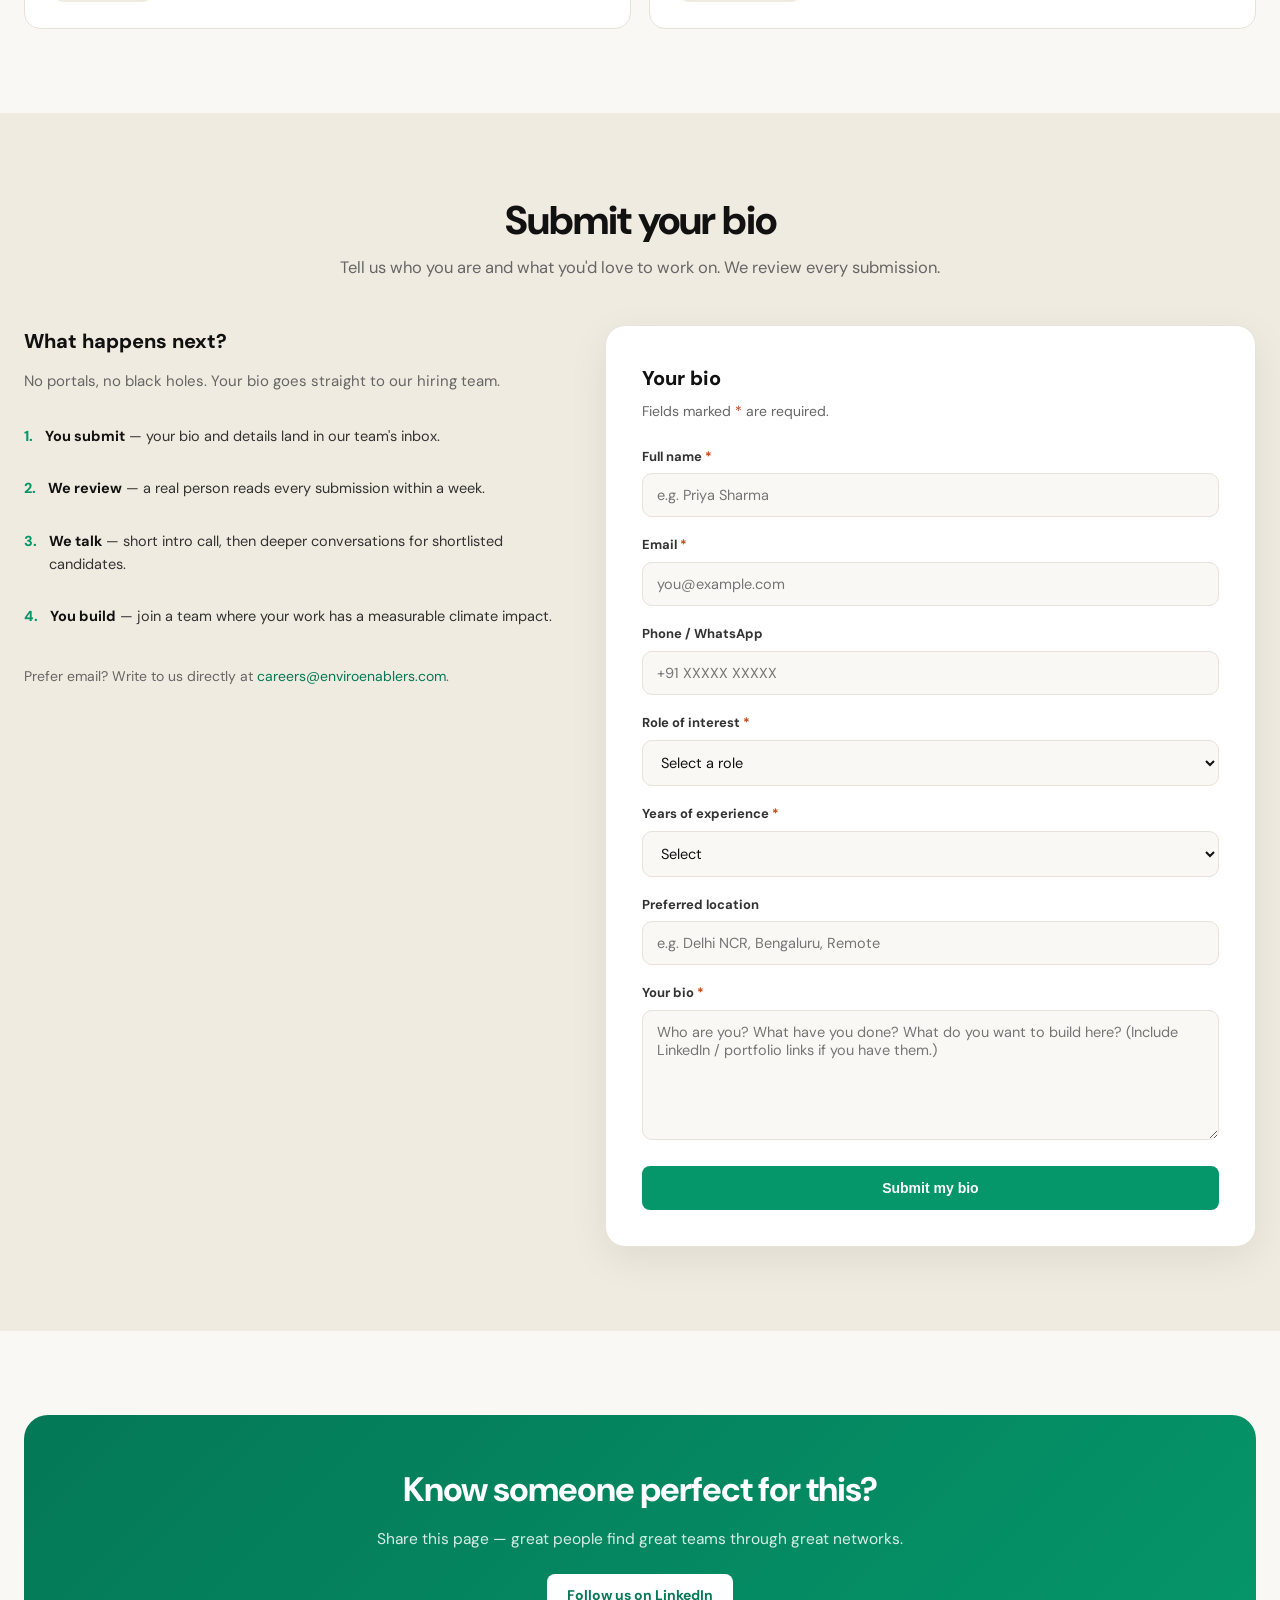
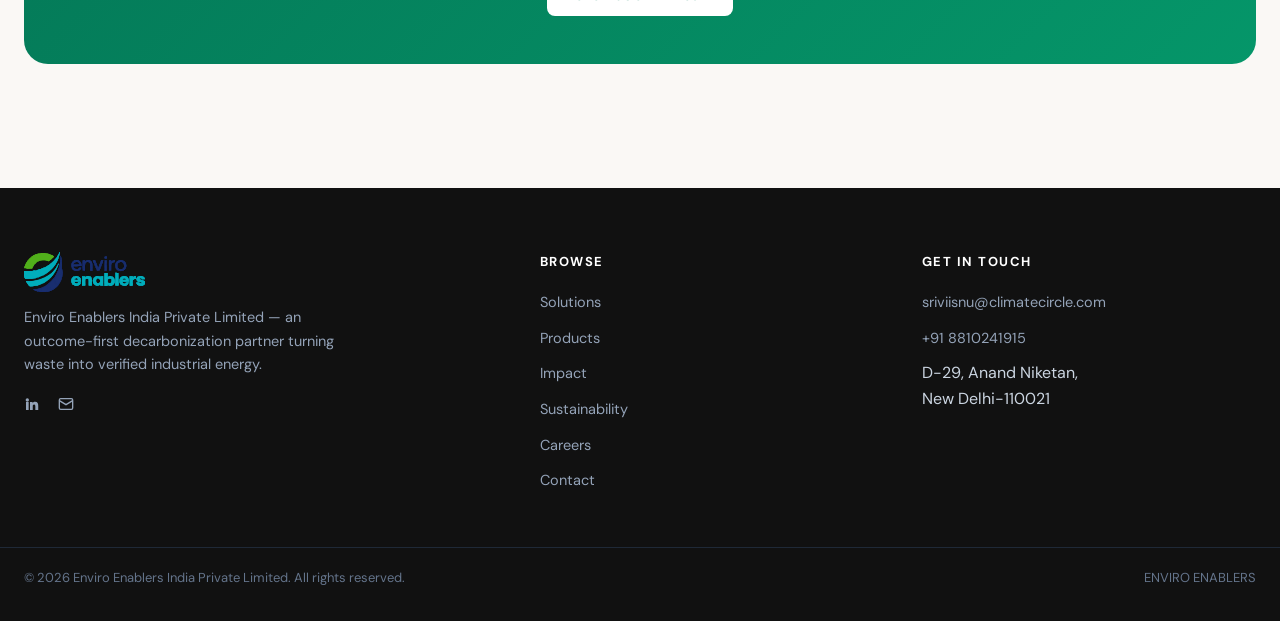
==== commit ce6b7b1d: "Careers: hero photo band shortened" ====
--- a/careers.html
+++ b/careers.html
@@ -80,7 +80,7 @@
         }
 
         /* HERO */
-        .hero { position: relative; min-height: 62vh; display: flex; align-items: center; padding: 120px 0 104px; text-align: center; background: #0f1210 url('assets/careers-team-1600.jpg') center 38% / cover no-repeat; border-bottom: 1px solid var(--border-light); }
+        .hero { position: relative; min-height: 52vh; display: flex; align-items: center; padding: 92px 0 80px; text-align: center; background: #0f1210 url('assets/careers-team-1600.jpg') center 38% / cover no-repeat; border-bottom: 1px solid var(--border-light); }
         .hero::before { content: ''; position: absolute; inset: 0; background: linear-gradient(180deg, rgba(10,14,12,0.74) 0%, rgba(10,14,12,0.62) 45%, rgba(10,14,12,0.80) 100%); }
         .hero .maxw { position: relative; z-index: 2; width: 100%; }
         .hq { position: absolute; right: 22px; bottom: 20px; z-index: 3; display: inline-flex; align-items: center; gap: 7px; background: rgba(10,14,12,0.55); border: 1px solid rgba(255,255,255,0.28); color: #fff; font-size: 12px; font-weight: 700; letter-spacing: .4px; padding: 6px 12px; border-radius: 999px; backdrop-filter: blur(6px); }
